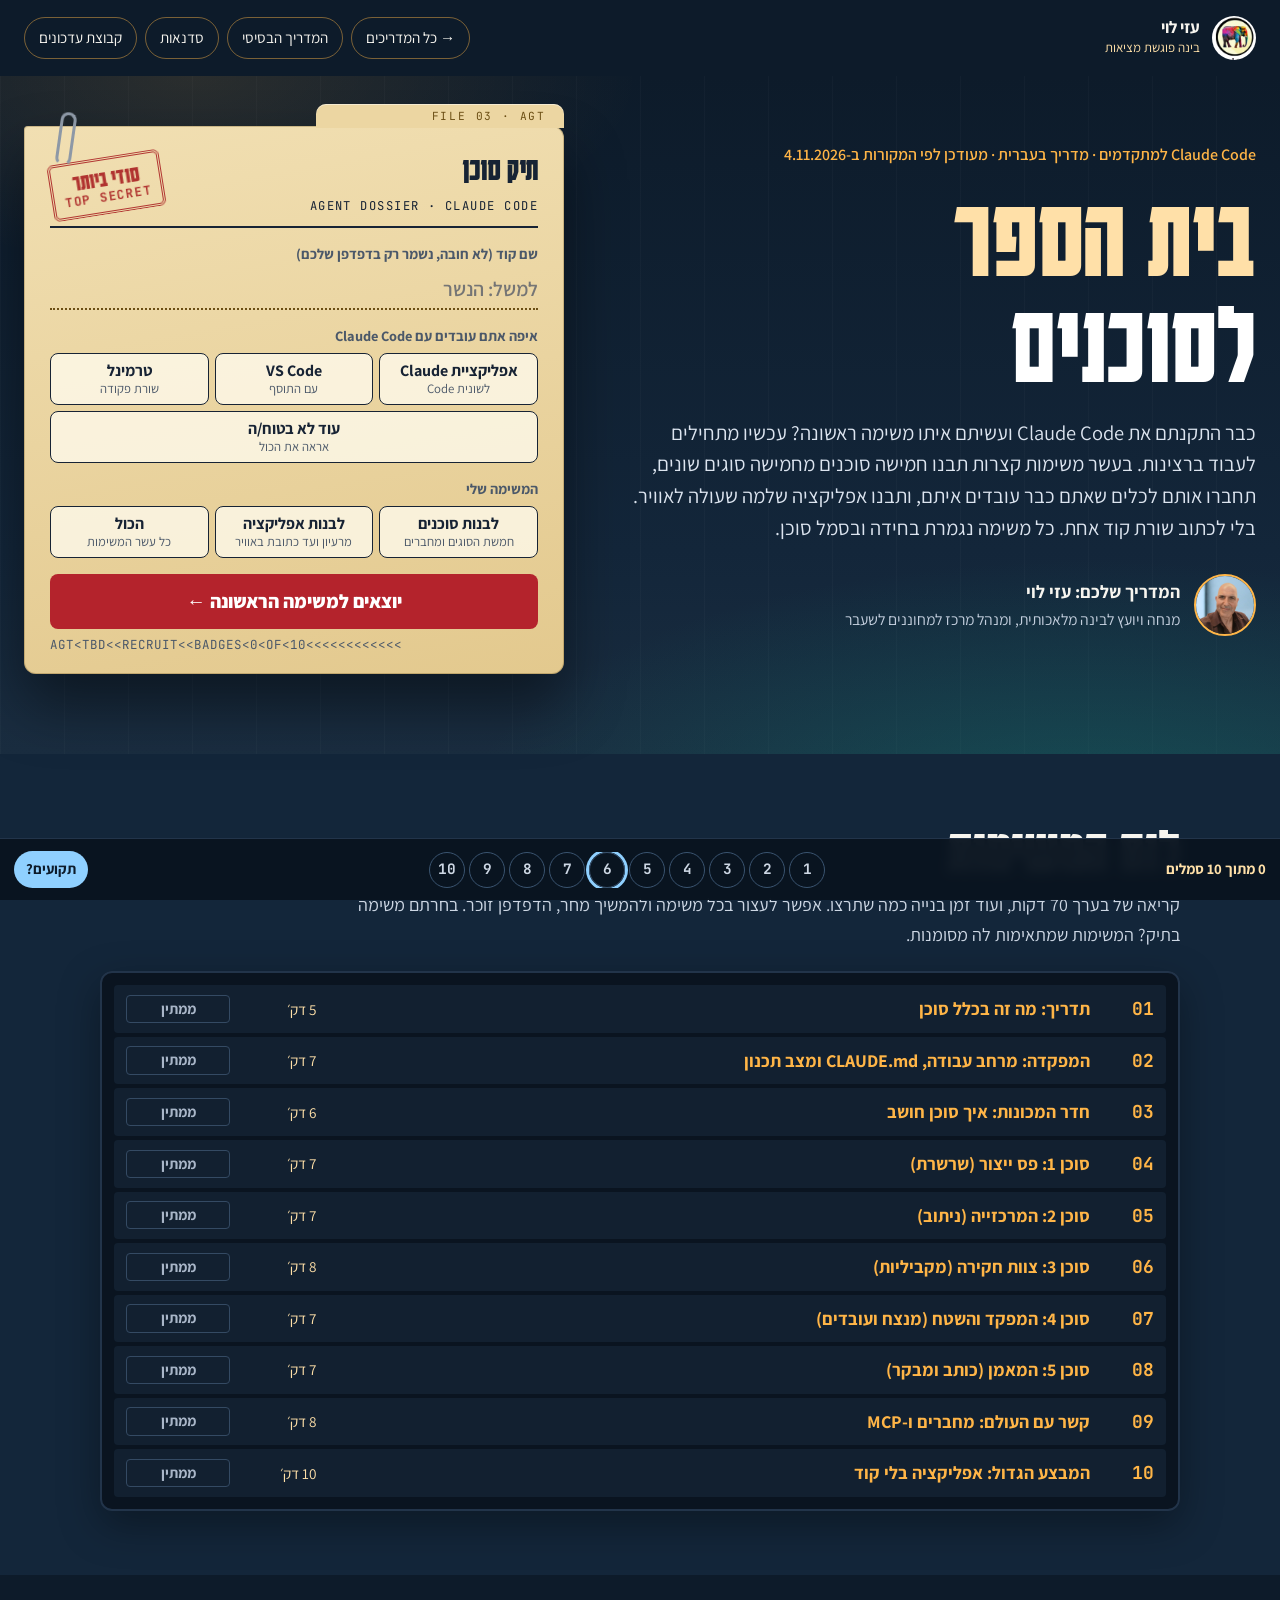
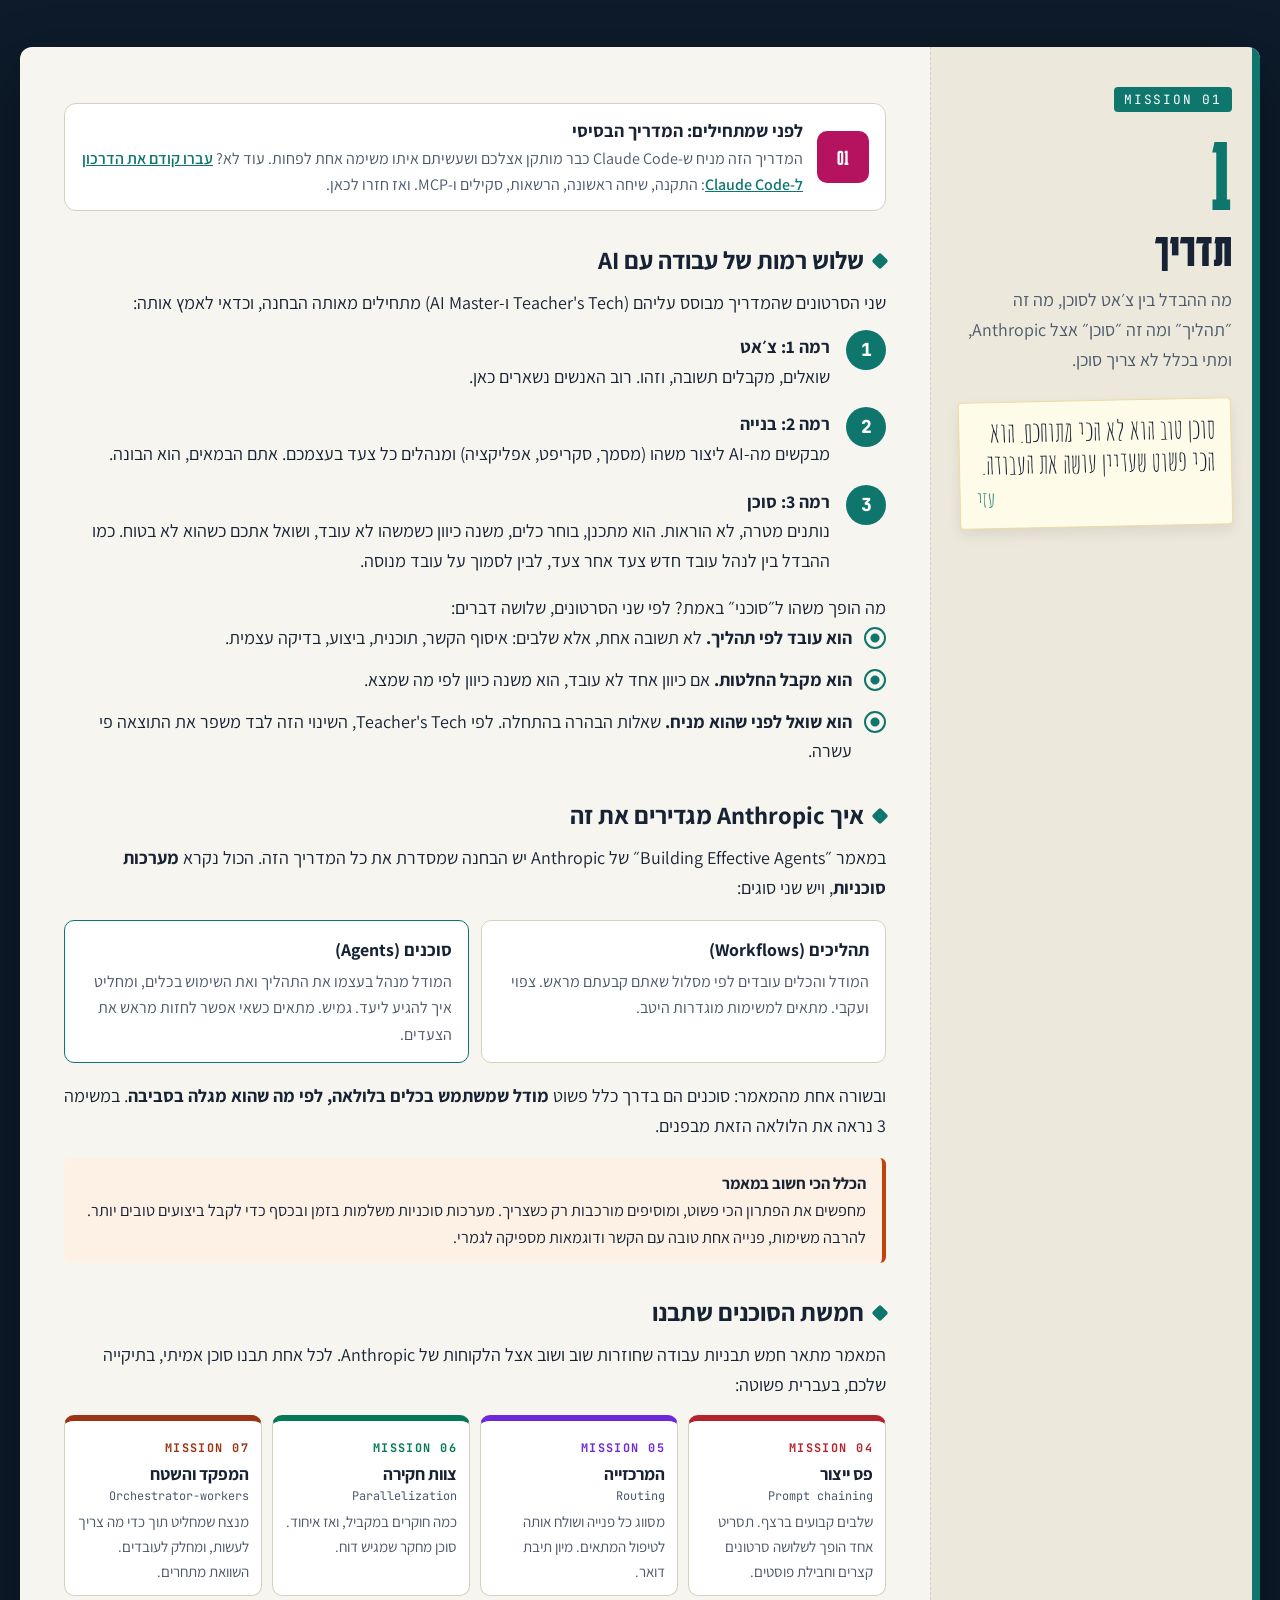
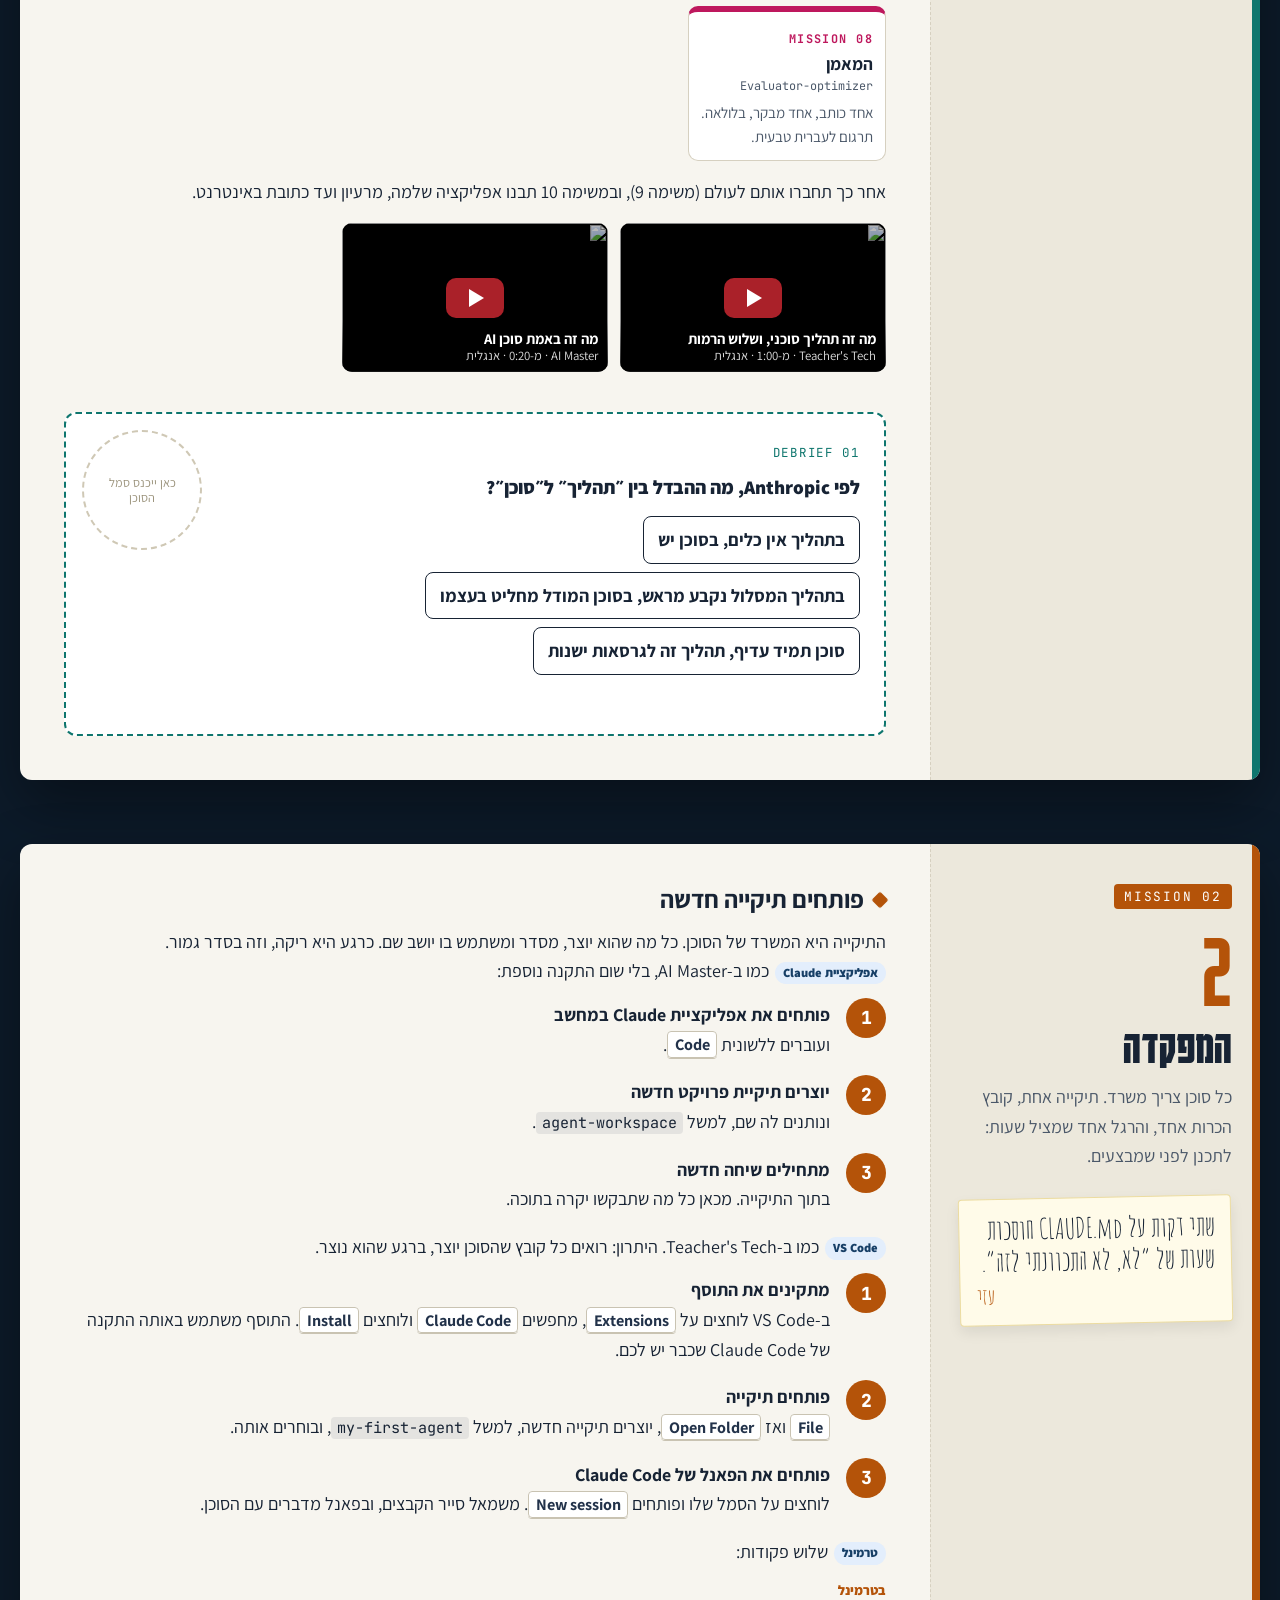
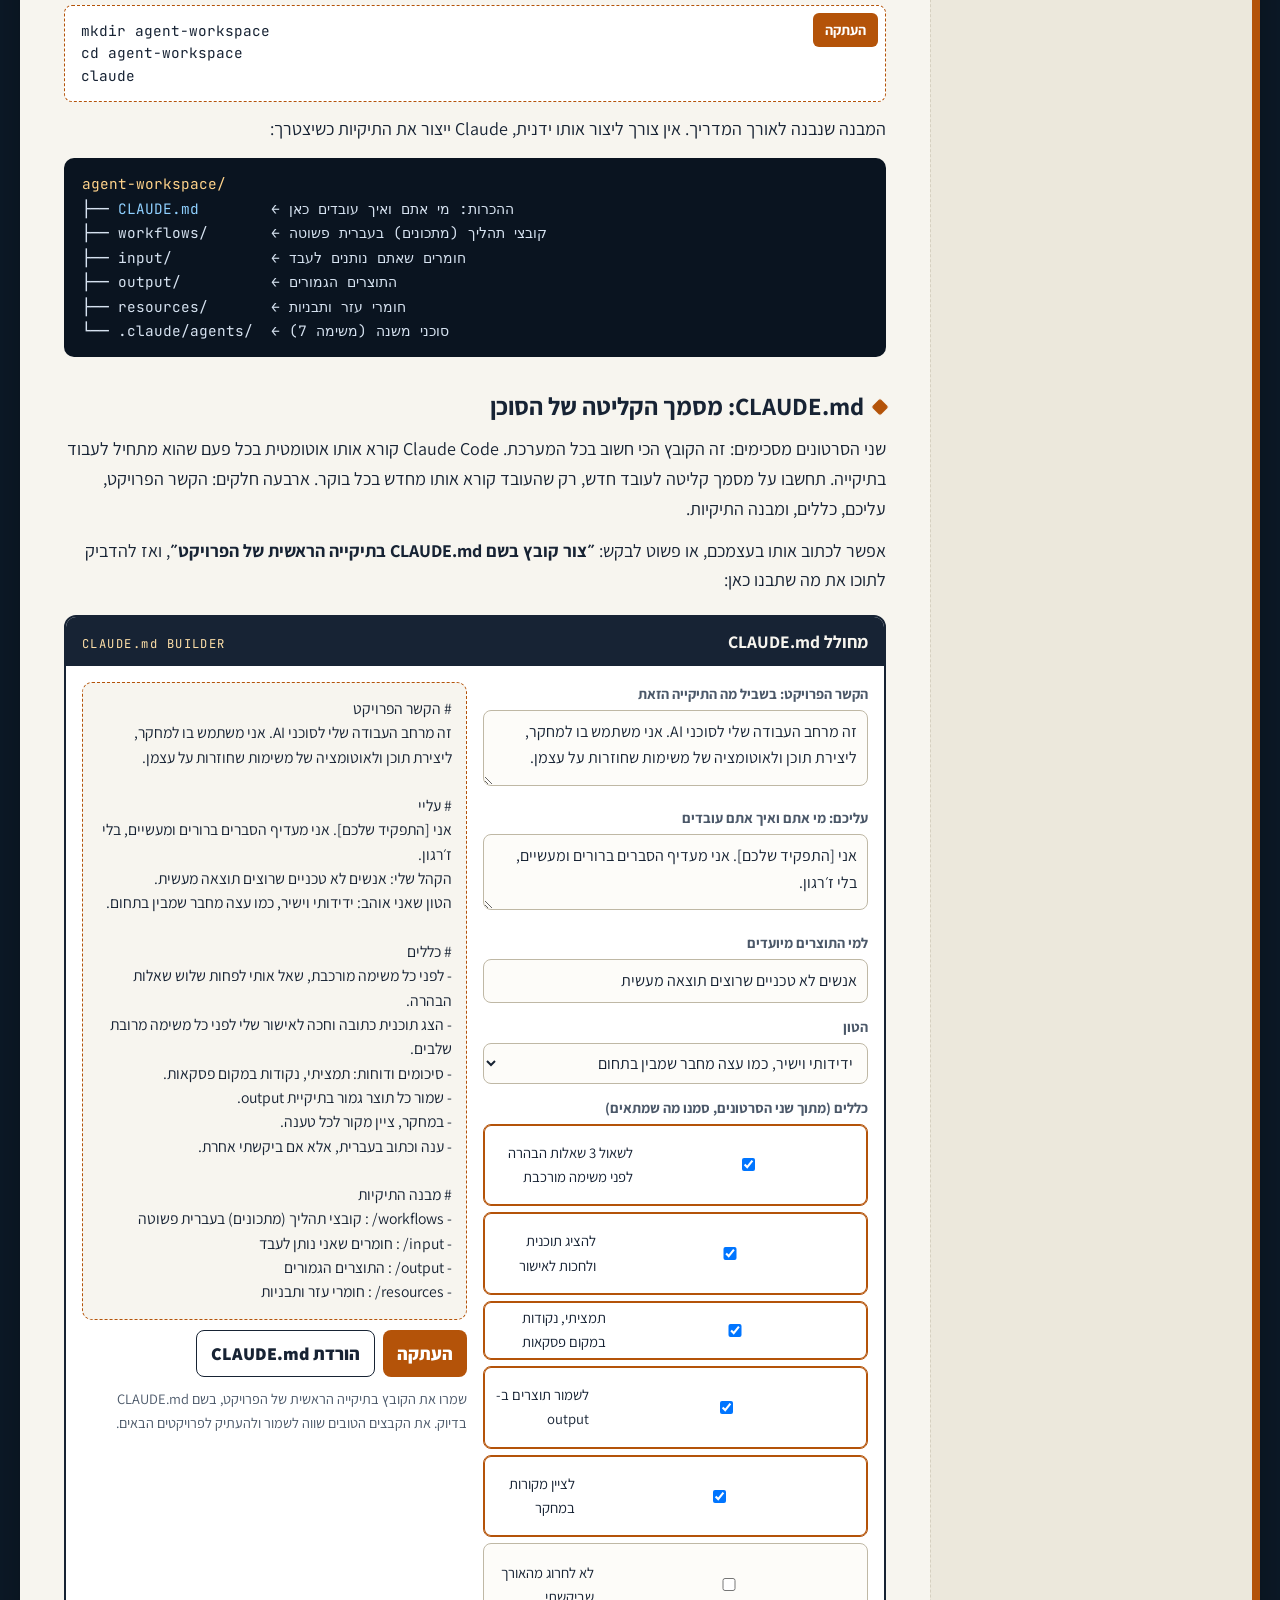
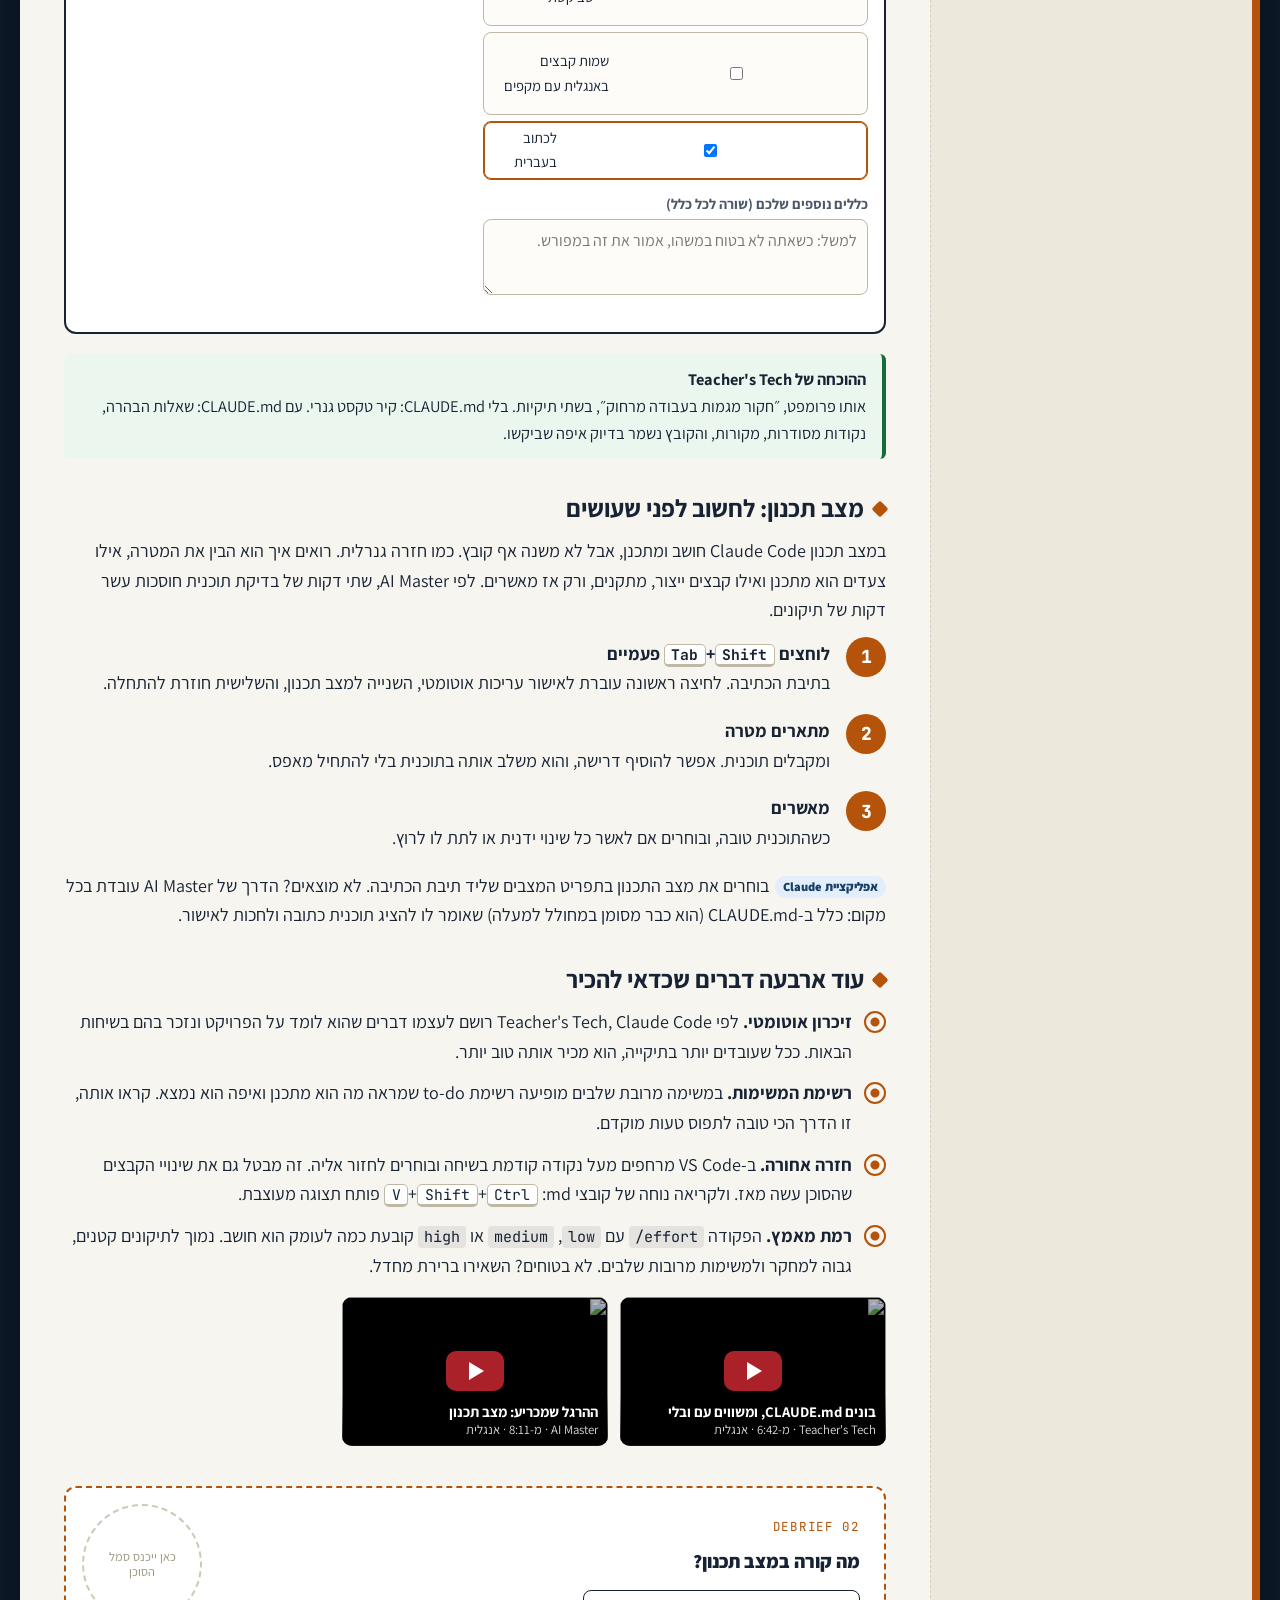
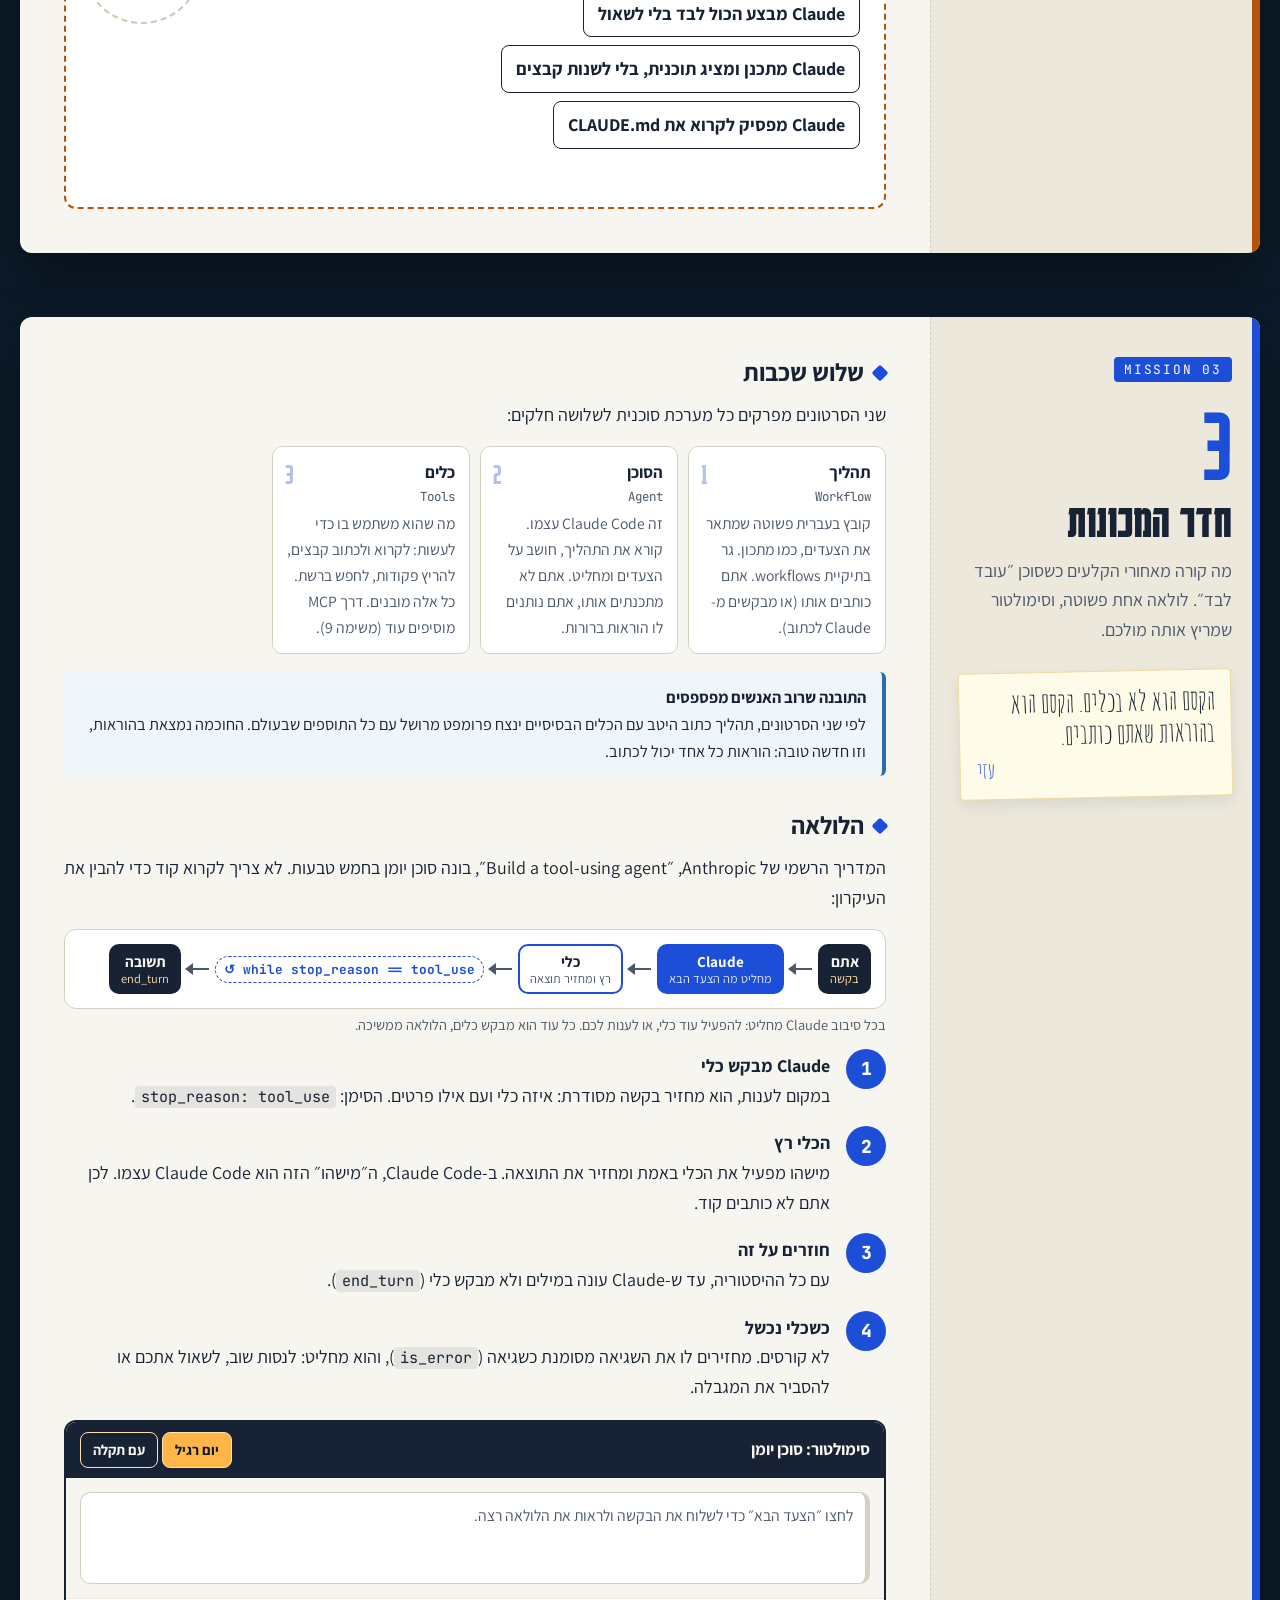
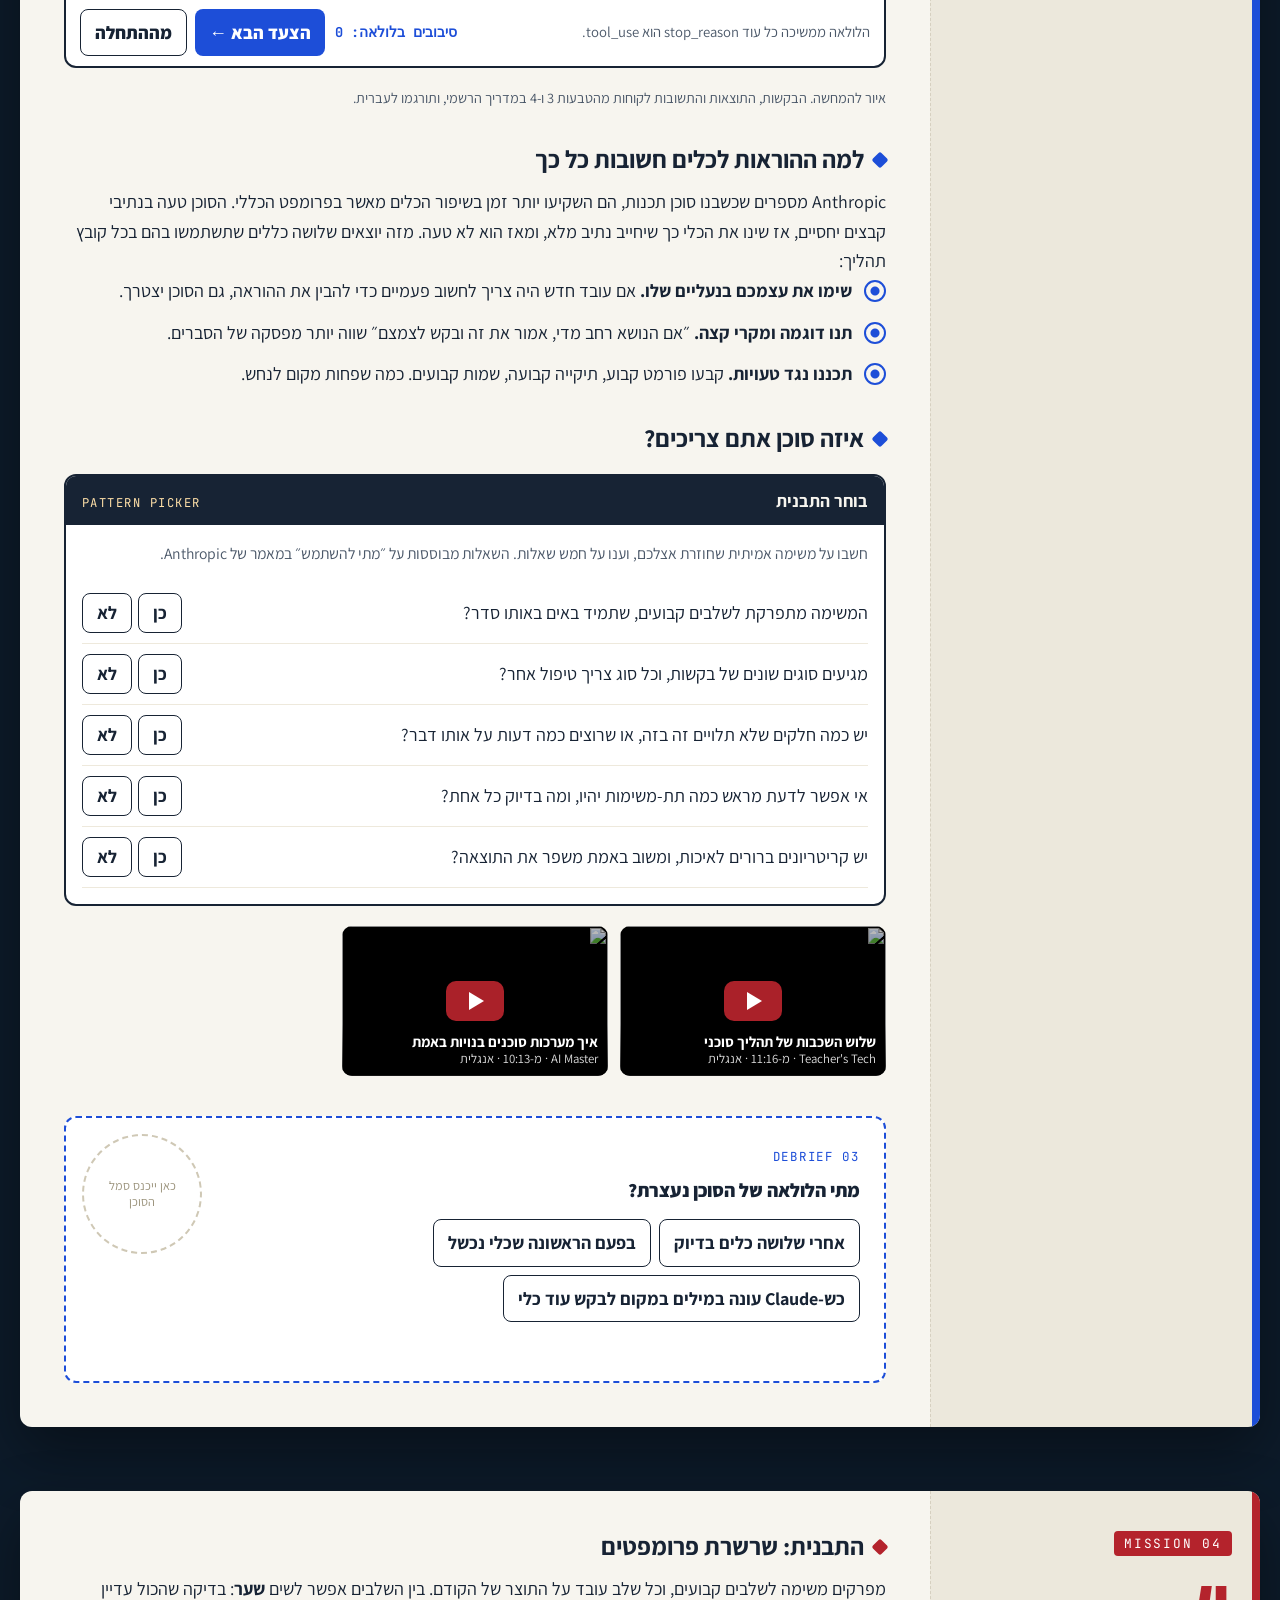
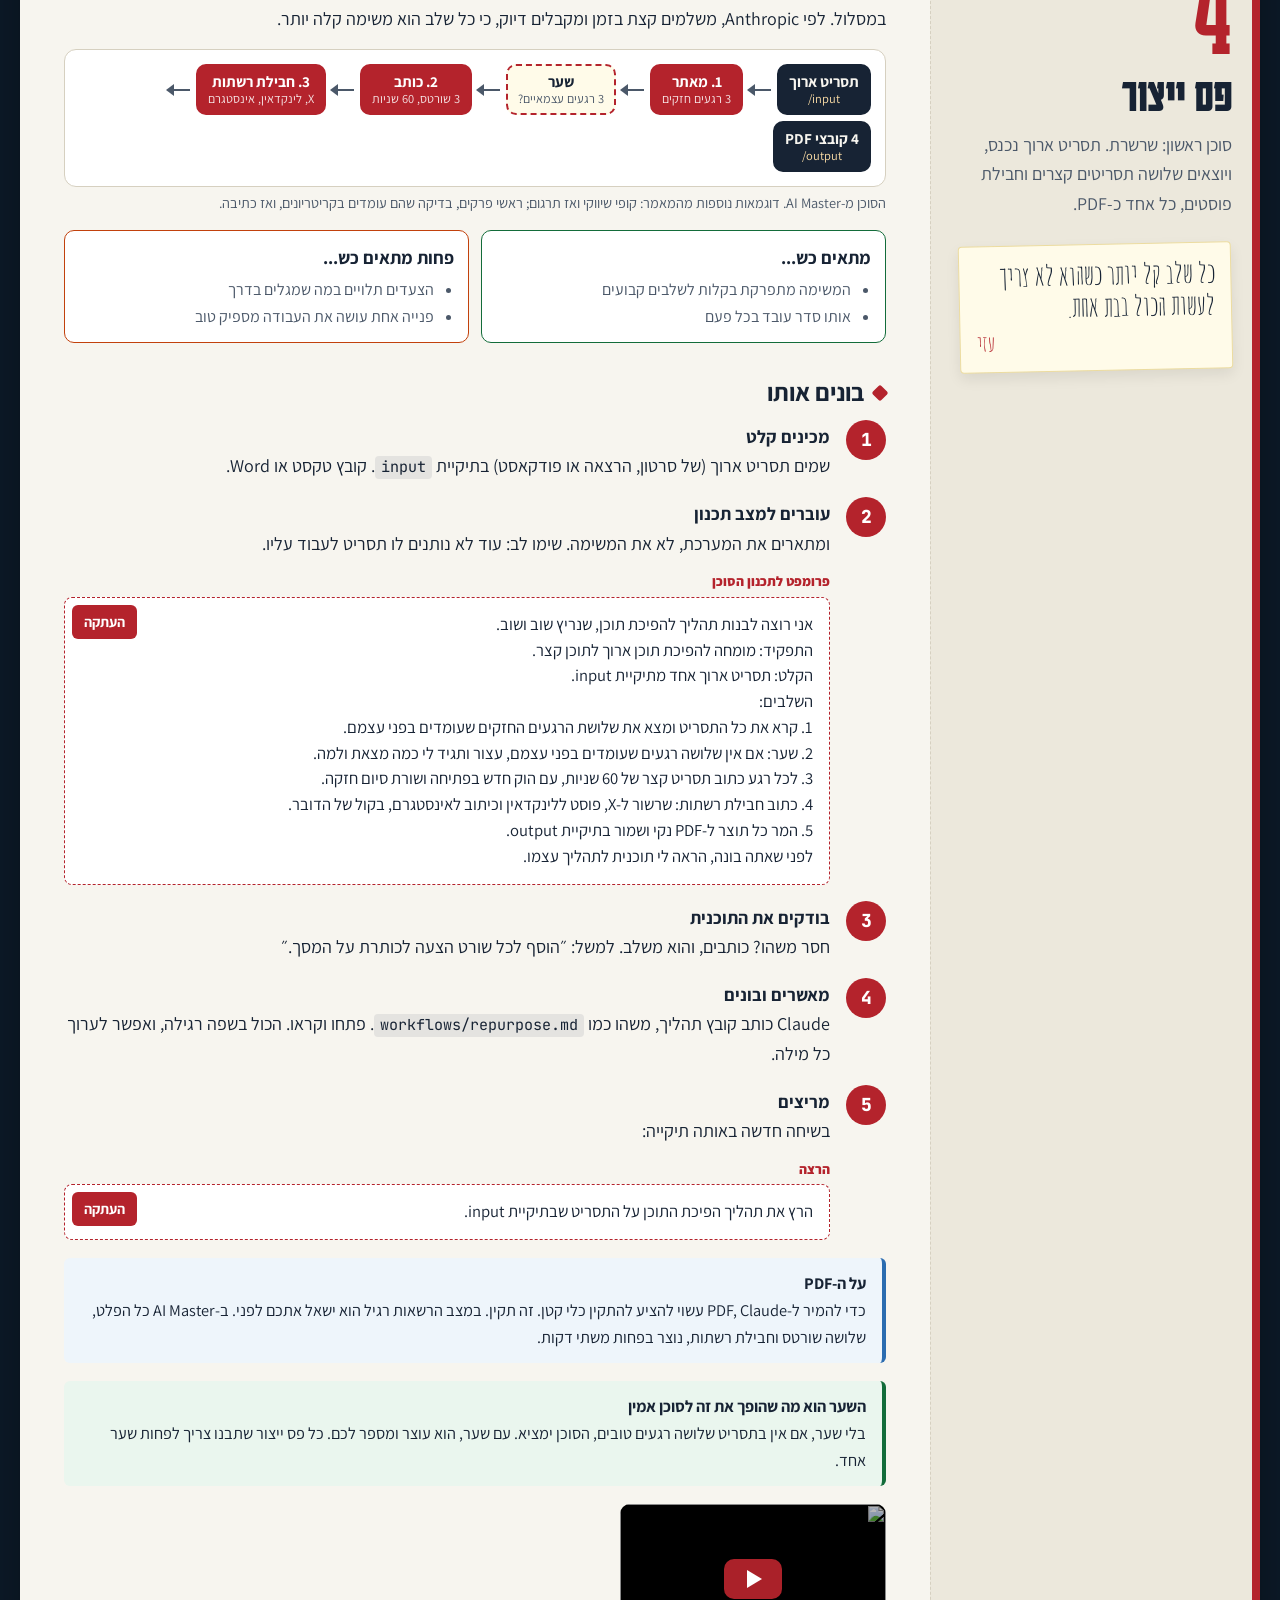
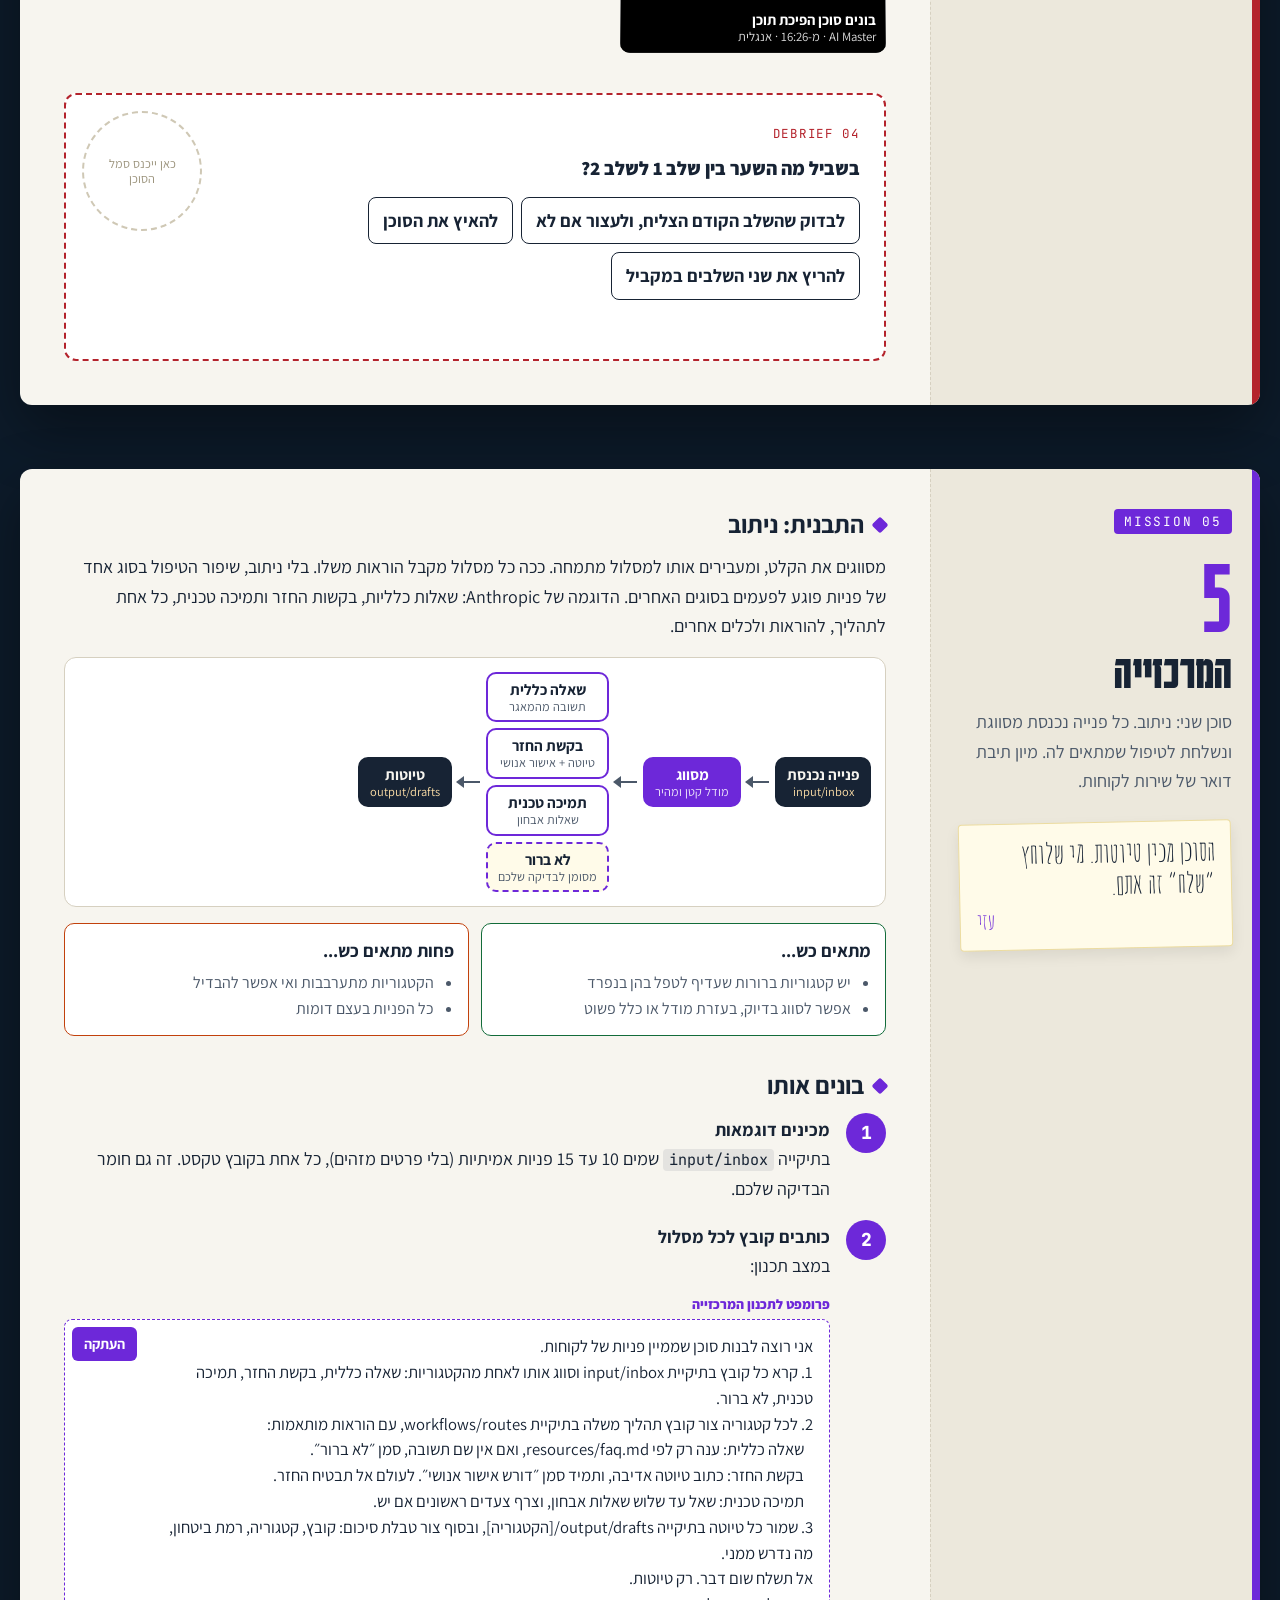
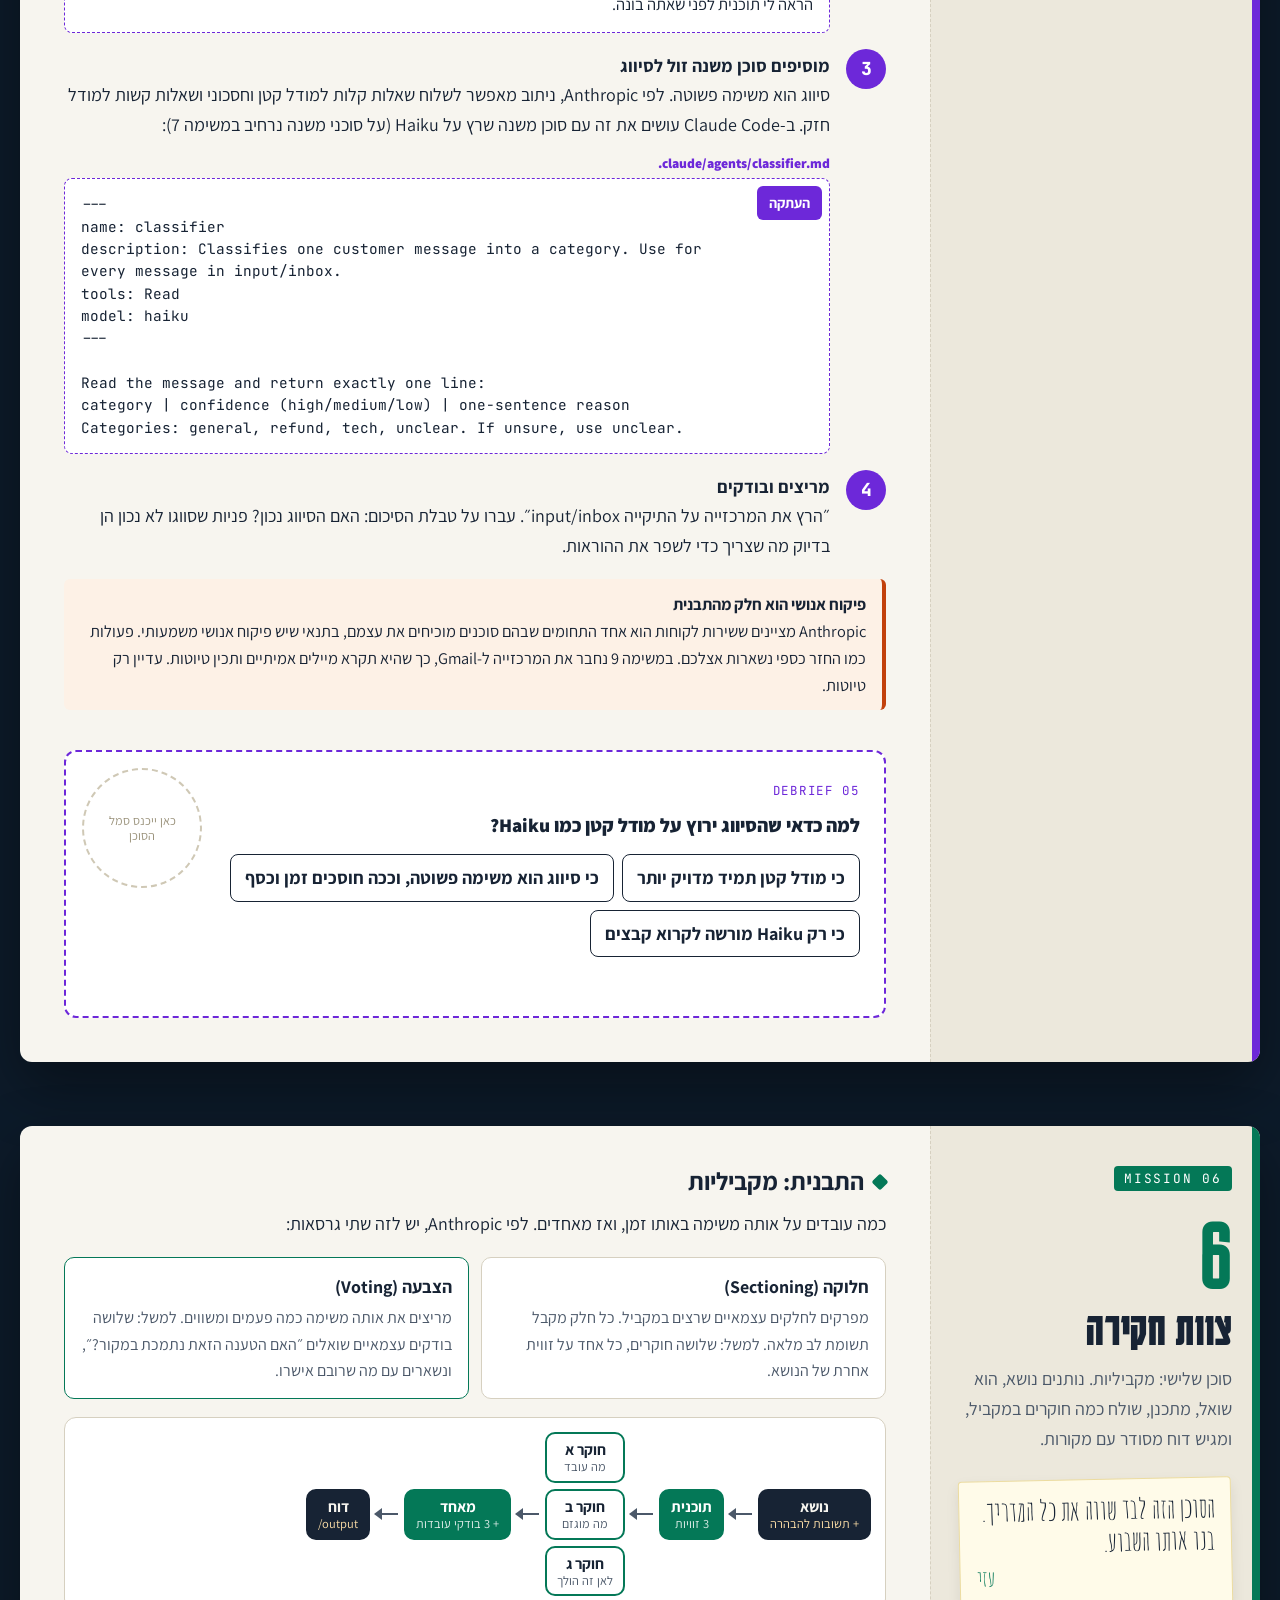
==== claude-agents/index.html @ 11565418 "Add advanced Claude Code tutorial: agent school (claude-agents) 10 missions covering the 5 agent wor" ====
<!DOCTYPE html>
<html lang="he" dir="rtl">
<head>
<meta charset="UTF-8">
<meta name="viewport" content="width=device-width, initial-scale=1">
<title>בית הספר לסוכנים: Claude Code למתקדמים | מדריך בעברית · עזי לוי</title>
<meta name="description" content="מדריך אינטראקטיבי בעברית ל-Claude Code למתקדמים: בונים חמישה סוכנים מחמישה סוגים (שרשרת, ניתוב, מקביליות, מנצח ועובדים, כותב ומבקר), מחברים אותם לכלים עם MCP ומחברים, ובונים אפליקציה שלמה, בלי לכתוב קוד. מאת עזי לוי.">
<link rel="canonical" href="https://ezylevy.github.io/tutorials/claude-agents/">
<meta property="og:type" content="article">
<meta property="og:locale" content="he_IL">
<meta property="og:title" content="בית הספר לסוכנים של Claude Code">
<meta property="og:description" content="עשר משימות קצרות: חמישה סוגי סוכנים, מחברים לעולם, ואפליקציה ראשונה. בלי לכתוב קוד. מאת עזי לוי.">
<meta property="og:url" content="https://ezylevy.github.io/tutorials/claude-agents/">
<meta name="theme-color" content="#0d1b2a">
<link rel="icon" href="assets/img/logo.png">
<link rel="preconnect" href="https://fonts.googleapis.com">
<link rel="preconnect" href="https://fonts.gstatic.com" crossorigin>
<link href="https://fonts.googleapis.com/css2?family=Amatic+SC:wght@700&family=Assistant:wght@400;600;700;800&family=JetBrains+Mono:wght@400;700&family=Karantina:wght@700&display=swap" rel="stylesheet">
<link rel="stylesheet" href="assets/css/site.css">
<script>document.documentElement.classList.add('js')</script>
<script type="application/ld+json">
{"@context":"https://schema.org","@type":"HowTo","name":"איך בונים סוכני AI ואפליקציה עם Claude Code בלי לכתוב קוד","inLanguage":"he","dateModified":"2026-11-04","author":{"@type":"Person","name":"עזי לוי","url":"https://www.ezylevy.com"},"step":[{"@type":"HowToStep","name":"מבינים מה זה סוכן ומתי צריך אותו"},{"@type":"HowToStep","name":"מכינים מרחב עבודה עם CLAUDE.md ומצב תכנון"},{"@type":"HowToStep","name":"בונים חמישה סוגי סוכנים: שרשרת, ניתוב, מקביליות, מנצח ועובדים, כותב ומבקר"},{"@type":"HowToStep","name":"מחברים את הסוכנים לכלים חיצוניים עם MCP ומחברים"},{"@type":"HowToStep","name":"בונים ומעלים לאוויר אפליקציה ראשונה"}]}
</script>
</head>
<body>
<a class="skip" href="#plan">דילוג לתוכן הראשי</a>

<header class="topbar">
  <a class="brand" href="https://www.ezylevy.com" target="_blank" rel="noopener">
    <img src="assets/img/logo.png" alt="" width="44" height="44">
    <span><b>עזי לוי</b><small>בינה פוגשת מציאות</small></span>
  </a>
  <nav aria-label="קישורים">
    <a href="../index.html">→ כל המדריכים</a>
    <a class="hide-sm" href="../claude-code/">המדריך הבסיסי</a>
    <a href="https://www.ezylevy.com/courses" target="_blank" rel="noopener">סדנאות</a>
    <a href="https://chat.whatsapp.com/LcW2GxWIN3u0VDr8LdsnDD" target="_blank" rel="noopener">קבוצת עדכונים</a>
  </nav>
</header>

<main>
<div class="hero-wrap">
<section class="hero" aria-labelledby="title">
  <div>
    <p class="kicker"><bdi dir="ltr">Claude Code</bdi> למתקדמים · מדריך בעברית · מעודכן לפי המקורות ב-4.11.2026</p>
    <h1 id="title">בית הספר <span>לסוכנים</span></h1>
    <p class="sub">כבר התקנתם את Claude Code ועשיתם איתו משימה ראשונה? עכשיו מתחילים לעבוד ברצינות. בעשר משימות קצרות תבנו חמישה סוכנים מחמישה סוגים שונים, תחברו אותם לכלים שאתם כבר עובדים איתם, ותבנו אפליקציה שלמה שעולה לאוויר. בלי לכתוב שורת קוד אחת. כל משימה נגמרת בחידה ובסמל סוכן.</p>
    <div class="byline">
      <img src="assets/img/ezi.jpg" alt="עזי לוי" width="62" height="62">
      <div><b>המדריך שלכם: עזי לוי</b><span>מנחה ויועץ לבינה מלאכותית, ומנהל מרכז למחוננים לשעבר</span></div>
    </div>
  </div>

  <form class="dossier" id="dossier" aria-label="תיק הסוכן שלכם" onsubmit="return false">
    <span class="tabname" dir="ltr" aria-hidden="true">FILE 03 · AGT</span>
    <div class="lb-head">
      <div><b>תיק סוכן</b><br><span dir="ltr">AGENT DOSSIER · CLAUDE CODE</span></div>
      <div class="stamp" aria-hidden="true"><b>סודי ביותר</b>TOP SECRET</div>
    </div>
    <div class="field">
      <label for="pName">שם קוד (לא חובה, נשמר רק בדפדפן שלכם)</label>
      <input type="text" id="pName" autocomplete="nickname" maxlength="28" placeholder="למשל: הנשר">
    </div>
    <fieldset class="field">
      <legend>איפה אתם עובדים עם Claude Code</legend>
      <div class="seg" role="group">
        <button type="button" data-set-route="desktop" aria-pressed="false">אפליקציית Claude<small>לשונית Code</small></button>
        <button type="button" data-set-route="vscode" aria-pressed="false">VS Code<small>עם התוסף</small></button>
        <button type="button" data-set-route="terminal" aria-pressed="false">טרמינל<small>שורת פקודה</small></button>
        <button type="button" data-set-route="unsure" aria-pressed="false">עוד לא בטוח/ה<small>אראה את הכול</small></button>
      </div>
    </fieldset>
    <fieldset class="field">
      <legend>המשימה שלי</legend>
      <div class="seg" role="group">
        <button type="button" data-set-goal="agents" aria-pressed="false">לבנות סוכנים<small>חמשת הסוגים ומחברים</small></button>
        <button type="button" data-set-goal="app" aria-pressed="false">לבנות אפליקציה<small>מרעיון ועד כתובת באוויר</small></button>
        <button type="button" data-set-goal="all" aria-pressed="false">הכול<small>כל עשר המשימות</small></button>
      </div>
    </fieldset>
    <a class="go" href="#st1">יוצאים למשימה הראשונה ←</a>
    <div class="lb-foot" id="lbFoot" aria-hidden="true">AGT&lt;TBD&lt;&lt;RECRUIT&lt;&lt;BADGES&lt;0&lt;OF&lt;10&lt;&lt;&lt;&lt;&lt;&lt;&lt;&lt;&lt;</div>
  </form>
</section>
</div>

<section class="plan-wrap" id="plan" aria-labelledby="plan-t">
  <div class="plan-inner">
    <h2 class="plan-title" id="plan-t">לוח המשימות</h2>
    <p class="plan-sub">קריאה של בערך 70 דקות, ועוד זמן בנייה כמה שתרצו. אפשר לעצור בכל משימה ולהמשיך מחר, הדפדפן זוכר. בחרתם משימה בתיק? המשימות שמתאימות לה מסומנות.</p>
    <ol class="plan" id="planList">
      <li data-st="1"><a href="#st1"><span class="no">01</span><span>תדריך: מה זה בכלל סוכן</span><span class="rec">מומלץ לכם</span><span class="time">5 דק׳</span><span class="status">ממתין</span></a></li>
      <li data-st="2"><a href="#st2"><span class="no">02</span><span>המפקדה: מרחב עבודה, CLAUDE.md ומצב תכנון</span><span class="rec">מומלץ לכם</span><span class="time">7 דק׳</span><span class="status">ממתין</span></a></li>
      <li data-st="3"><a href="#st3"><span class="no">03</span><span>חדר המכונות: איך סוכן חושב</span><span class="rec">מומלץ לכם</span><span class="time">6 דק׳</span><span class="status">ממתין</span></a></li>
      <li data-st="4"><a href="#st4"><span class="no">04</span><span>סוכן 1: פס ייצור (שרשרת)</span><span class="rec">מומלץ לכם</span><span class="time">7 דק׳</span><span class="status">ממתין</span></a></li>
      <li data-st="5"><a href="#st5"><span class="no">05</span><span>סוכן 2: המרכזייה (ניתוב)</span><span class="rec">מומלץ לכם</span><span class="time">7 דק׳</span><span class="status">ממתין</span></a></li>
      <li data-st="6"><a href="#st6"><span class="no">06</span><span>סוכן 3: צוות חקירה (מקביליות)</span><span class="rec">מומלץ לכם</span><span class="time">8 דק׳</span><span class="status">ממתין</span></a></li>
      <li data-st="7"><a href="#st7"><span class="no">07</span><span>סוכן 4: המפקד והשטח (מנצח ועובדים)</span><span class="rec">מומלץ לכם</span><span class="time">7 דק׳</span><span class="status">ממתין</span></a></li>
      <li data-st="8"><a href="#st8"><span class="no">08</span><span>סוכן 5: המאמן (כותב ומבקר)</span><span class="rec">מומלץ לכם</span><span class="time">7 דק׳</span><span class="status">ממתין</span></a></li>
      <li data-st="9"><a href="#st9"><span class="no">09</span><span>קשר עם העולם: מחברים ו-MCP</span><span class="rec">מומלץ לכם</span><span class="time">8 דק׳</span><span class="status">ממתין</span></a></li>
      <li data-st="10"><a href="#st10"><span class="no">10</span><span>המבצע הגדול: אפליקציה בלי קוד</span><span class="rec">מומלץ לכם</span><span class="time">10 דק׳</span><span class="status">ממתין</span></a></li>
    </ol>
  </div>
</section>

<div class="journey">

<!-- ========== משימה 1 ========== -->
<section class="spread" id="st1" style="--st:#0f766e" aria-labelledby="h1">
  <div class="leaf leaf-side"><div class="side-sticky">
    <span class="st-tag" dir="ltr">MISSION 01</span>
    <p class="st-num" aria-hidden="true">1</p>
    <h2 id="h1">תדריך</h2>
    <p class="lede">מה ההבדל בין צ׳אט לסוכן, מה זה ״תהליך״ ומה זה ״סוכן״ אצל Anthropic, ומתי בכלל לא צריך סוכן.</p>
    <aside class="note"><p>סוכן טוב הוא לא הכי מתוחכם. הוא הכי פשוט שעדיין עושה את העבודה.</p><cite>עזי</cite></aside>
  </div></div>
  <div class="leaf leaf-main">
    <div class="prereq">
      <span class="pp">01</span>
      <div><b>לפני שמתחילים: המדריך הבסיסי</b><p>המדריך הזה מניח ש-Claude Code כבר מותקן אצלכם ושעשיתם איתו משימה אחת לפחות. עוד לא? <a href="../claude-code/">עברו קודם את הדרכון ל-Claude Code</a>: התקנה, שיחה ראשונה, הרשאות, סקילים ו-MCP. ואז חזרו לכאן.</p></div>
    </div>

    <h3>שלוש רמות של עבודה עם AI</h3>
    <p>שני הסרטונים שהמדריך מבוסס עליהם (Teacher's Tech ו-AI Master) מתחילים מאותה הבחנה, וכדאי לאמץ אותה:</p>
    <ol class="steps">
      <li><b>רמה 1: צ׳אט</b> שואלים, מקבלים תשובה, וזהו. רוב האנשים נשארים כאן.</li>
      <li><b>רמה 2: בנייה</b> מבקשים מה-AI ליצור משהו (מסמך, סקריפט, אפליקציה) ומנהלים כל צעד בעצמכם. אתם הבמאים, הוא הבונה.</li>
      <li><b>רמה 3: סוכן</b> נותנים מטרה, לא הוראות. הוא מתכנן, בוחר כלים, משנה כיוון כשמשהו לא עובד, ושואל אתכם כשהוא לא בטוח. כמו ההבדל בין לנהל עובד חדש צעד אחר צעד, לבין לסמוך על עובד מנוסה.</li>
    </ol>
    <p>מה הופך משהו ל״סוכני״ באמת? לפי שני הסרטונים, שלושה דברים:</p>
    <ul class="checks">
      <li><b>הוא עובד לפי תהליך.</b> לא תשובה אחת, אלא שלבים: איסוף הקשר, תוכנית, ביצוע, בדיקה עצמית.</li>
      <li><b>הוא מקבל החלטות.</b> אם כיוון אחד לא עובד, הוא משנה כיוון לפי מה שמצא.</li>
      <li><b>הוא שואל לפני שהוא מניח.</b> שאלות הבהרה בהתחלה. לפי Teacher's Tech, השינוי הזה לבד משפר את התוצאה פי עשרה.</li>
    </ul>

    <h3>איך Anthropic מגדירים את זה</h3>
    <p>במאמר ״Building Effective Agents״ של Anthropic יש הבחנה שמסדרת את כל המדריך הזה. הכול נקרא <b>מערכות סוכניות</b>, ויש שני סוגים:</p>
    <div class="versus">
      <div><b>תהליכים (Workflows)</b><p>המודל והכלים עובדים לפי מסלול שאתם קבעתם מראש. צפוי ועקבי. מתאים למשימות מוגדרות היטב.</p></div>
      <div><b>סוכנים (Agents)</b><p>המודל מנהל בעצמו את התהליך ואת השימוש בכלים, ומחליט איך להגיע ליעד. גמיש. מתאים כשאי אפשר לחזות מראש את הצעדים.</p></div>
    </div>
    <p>ובשורה אחת מהמאמר: סוכנים הם בדרך כלל פשוט <b>מודל שמשתמש בכלים בלולאה, לפי מה שהוא מגלה בסביבה</b>. במשימה 3 נראה את הלולאה הזאת מבפנים.</p>
    <div class="tip warn"><b>הכלל הכי חשוב במאמר</b>מחפשים את הפתרון הכי פשוט, ומוסיפים מורכבות רק כשצריך. מערכות סוכניות משלמות בזמן ובכסף כדי לקבל ביצועים טובים יותר. להרבה משימות, פנייה אחת טובה עם הקשר ודוגמאות מספיקה לגמרי.</div>

    <h3>חמשת הסוכנים שתבנו</h3>
    <p>המאמר מתאר חמש תבניות עבודה שחוזרות שוב ושוב אצל הלקוחות של Anthropic. לכל אחת תבנו סוכן אמיתי, בתיקייה שלכם, בעברית פשוטה:</p>
    <div class="agent-map">
      <a href="#st4" style="--c:#b4232c"><span class="n" dir="ltr">MISSION 04</span><b>פס ייצור</b><span class="en">Prompt chaining</span><p>שלבים קבועים ברצף. תסריט אחד הופך לשלושה סרטונים קצרים וחבילת פוסטים.</p></a>
      <a href="#st5" style="--c:#6d28d9"><span class="n" dir="ltr">MISSION 05</span><b>המרכזייה</b><span class="en">Routing</span><p>מסווג כל פנייה ושולח אותה לטיפול המתאים. מיון תיבת דואר.</p></a>
      <a href="#st6" style="--c:#047857"><span class="n" dir="ltr">MISSION 06</span><b>צוות חקירה</b><span class="en">Parallelization</span><p>כמה חוקרים במקביל, ואז איחוד. סוכן מחקר שמגיש דוח.</p></a>
      <a href="#st7" style="--c:#9a3412"><span class="n" dir="ltr">MISSION 07</span><b>המפקד והשטח</b><span class="en">Orchestrator-workers</span><p>מנצח שמחליט תוך כדי מה צריך לעשות, ומחלק לעובדים. השוואת מתחרים.</p></a>
      <a href="#st8" style="--c:#be185d"><span class="n" dir="ltr">MISSION 08</span><b>המאמן</b><span class="en">Evaluator-optimizer</span><p>אחד כותב, אחד מבקר, בלולאה. תרגום לעברית טבעית.</p></a>
    </div>
    <p>אחר כך תחברו אותם לעולם (משימה 9), ובמשימה 10 תבנו אפליקציה שלמה, מרעיון ועד כתובת באינטרנט.</p>

    <div class="clips">
      <div class="yt" data-id="gHB4JFG9i3k" data-t="60"><button type="button"><img src="https://i.ytimg.com/vi/gHB4JFG9i3k/hqdefault.jpg" alt="" loading="lazy"><span class="play"></span><span class="cap">מה זה תהליך סוכני, ושלוש הרמות<small>Teacher's Tech · מ-1:00 · אנגלית</small></span></button></div>
      <div class="yt" data-id="bcM9dP_uXJU" data-t="20"><button type="button"><img src="https://i.ytimg.com/vi/bcM9dP_uXJU/hqdefault.jpg" alt="" loading="lazy"><span class="play"></span><span class="cap">מה זה באמת סוכן AI<small>AI Master · מ-0:20 · אנגלית</small></span></button></div>
    </div>

    <div class="quiz" data-st="1">
      <div class="slot" data-slot="1">כאן ייכנס סמל הסוכן</div>
      <span class="quiz-tag" dir="ltr">DEBRIEF 01</span>
      <p class="q">לפי Anthropic, מה ההבדל בין ״תהליך״ ל״סוכן״?</p>
      <div class="opts">
        <button type="button" data-why="שניהם יכולים להשתמש בכלים. ההבדל הוא מי מחליט על המסלול. נסו שוב.">בתהליך אין כלים, בסוכן יש</button>
        <button type="button" data-ok data-why="נכון. בתהליך אתם קבעתם את המסלול מראש. בסוכן, המודל מחליט בעצמו איך להגיע ליעד.">בתהליך המסלול נקבע מראש, בסוכן המודל מחליט בעצמו</button>
        <button type="button" data-why="להפך, המאמר ממליץ להתחיל מהפשוט. סוכן הוא לא תמיד הבחירה הנכונה. נסו שוב.">סוכן תמיד עדיף, תהליך זה לגרסאות ישנות</button>
      </div>
      <p class="fb" role="status"></p>
    </div>
  </div>
</section>

<!-- ========== משימה 2 ========== -->
<section class="spread" id="st2" style="--st:#b45309" aria-labelledby="h2">
  <div class="leaf leaf-side"><div class="side-sticky">
    <span class="st-tag" dir="ltr">MISSION 02</span>
    <p class="st-num" aria-hidden="true">2</p>
    <h2 id="h2">המפקדה</h2>
    <p class="lede">כל סוכן צריך משרד. תיקייה אחת, קובץ הכרות אחד, והרגל אחד שמציל שעות: לתכנן לפני שמבצעים.</p>
    <aside class="note"><p>שתי דקות על CLAUDE.md חוסכות שעות של ״לא, לא התכוונתי לזה״.</p><cite>עזי</cite></aside>
  </div></div>
  <div class="leaf leaf-main">
    <h3 style="margin-top:0">פותחים תיקייה חדשה</h3>
    <p>התיקייה היא המשרד של הסוכן. כל מה שהוא יוצר, מסדר ומשתמש בו יושב שם. כרגע היא ריקה, וזה בסדר גמור.</p>

    <div data-ws="desktop">
      <p><span class="ws-flag">אפליקציית Claude</span>כמו ב-AI Master, בלי שום התקנה נוספת:</p>
      <ol class="steps">
        <li><b>פותחים את אפליקציית Claude במחשב</b> ועוברים ללשונית <span class="ui">Code</span>.</li>
        <li><b>יוצרים תיקיית פרויקט חדשה</b> ונותנים לה שם, למשל <code>agent-workspace</code>.</li>
        <li><b>מתחילים שיחה חדשה</b> בתוך התיקייה. מכאן כל מה שתבקשו יקרה בתוכה.</li>
      </ol>
    </div>
    <div data-ws="vscode">
      <p><span class="ws-flag">VS Code</span>כמו ב-Teacher's Tech. היתרון: רואים כל קובץ שהסוכן יוצר, ברגע שהוא נוצר.</p>
      <ol class="steps">
        <li><b>מתקינים את התוסף</b> ב-VS Code לוחצים על <span class="ui">Extensions</span>, מחפשים <span class="ui">Claude Code</span> ולוחצים <span class="ui">Install</span>. התוסף משתמש באותה התקנה של Claude Code שכבר יש לכם.</li>
        <li><b>פותחים תיקייה</b> <span class="ui">File</span> ואז <span class="ui">Open Folder</span>, יוצרים תיקייה חדשה, למשל <code>my-first-agent</code>, ובוחרים אותה.</li>
        <li><b>פותחים את הפאנל של Claude Code</b> לוחצים על הסמל שלו ופותחים <span class="ui">New session</span>. משמאל סייר הקבצים, ובפאנל מדברים עם הסוכן.</li>
      </ol>
    </div>
    <div data-ws="terminal">
      <p><span class="ws-flag">טרמינל</span>שלוש פקודות:</p>
      <div class="copy"><span class="lbl">בטרמינל</span><pre class="ltr">mkdir agent-workspace
cd agent-workspace
claude</pre></div>
    </div>

    <p>המבנה שנבנה לאורך המדריך. אין צורך ליצור אותו ידנית, Claude ייצור את התיקיות כשיצטרך:</p>
<pre class="tree"><span class="h">agent-workspace/</span>
├── <span class="c">CLAUDE.md</span>        ← ההכרות: מי אתם ואיך עובדים כאן
├── workflows/       ← קובצי תהליך (מתכונים) בעברית פשוטה
├── input/           ← חומרים שאתם נותנים לעבד
├── output/          ← התוצרים הגמורים
├── resources/       ← חומרי עזר ותבניות
└── .claude/agents/  ← סוכני משנה (משימה 7)</pre>

    <h3>CLAUDE.md: מסמך הקליטה של הסוכן</h3>
    <p>שני הסרטונים מסכימים: זה הקובץ הכי חשוב בכל המערכת. Claude Code קורא אותו אוטומטית בכל פעם שהוא מתחיל לעבוד בתיקייה. תחשבו על מסמך קליטה לעובד חדש, רק שהעובד קורא אותו מחדש בכל בוקר. ארבעה חלקים: הקשר הפרויקט, עליכם, כללים, ומבנה התיקיות.</p>
    <p>אפשר לכתוב אותו בעצמכם, או פשוט לבקש: <b>״צור קובץ בשם CLAUDE.md בתיקייה הראשית של הפרויקט״</b>, ואז להדביק לתוכו את מה שתבנו כאן:</p>

    <div class="tool" id="mdTool">
      <div class="tool-head"><b>מחולל CLAUDE.md</b><span dir="ltr">CLAUDE.md BUILDER</span></div>
      <div class="tool-body">
        <div>
          <label class="f"><span>הקשר הפרויקט: בשביל מה התיקייה הזאת</span><textarea id="mdProject">זה מרחב העבודה שלי לסוכני AI. אני משתמש בו למחקר, ליצירת תוכן ולאוטומציה של משימות שחוזרות על עצמן.</textarea></label>
          <label class="f"><span>עליכם: מי אתם ואיך אתם עובדים</span><textarea id="mdMe">אני [התפקיד שלכם]. אני מעדיף הסברים ברורים ומעשיים, בלי ז׳רגון.</textarea></label>
          <label class="f"><span>למי התוצרים מיועדים</span><input type="text" id="mdAudience" value="אנשים לא טכניים שרוצים תוצאה מעשית"></label>
          <label class="f"><span>הטון</span><select id="mdTone"><option>ידידותי וישיר, כמו עצה מחבר שמבין בתחום</option><option>מקצועי ותמציתי</option><option>חם ומעודד</option></select></label>
          <div class="f"><span>כללים (מתוך שני הסרטונים, סמנו מה שמתאים)</span>
            <div class="ticks" id="mdRules" style="flex-direction:column;align-items:stretch">
              <label><input type="checkbox" checked value="לפני כל משימה מורכבת, שאל אותי לפחות שלוש שאלות הבהרה.">לשאול 3 שאלות הבהרה לפני משימה מורכבת</label>
              <label><input type="checkbox" checked value="הצג תוכנית כתובה וחכה לאישור שלי לפני כל משימה מרובת שלבים.">להציג תוכנית ולחכות לאישור</label>
              <label><input type="checkbox" checked value="סיכומים ודוחות: תמציתי, נקודות במקום פסקאות.">תמציתי, נקודות במקום פסקאות</label>
              <label><input type="checkbox" checked value="שמור כל תוצר גמור בתיקיית output.">לשמור תוצרים ב-output</label>
              <label><input type="checkbox" checked value="במחקר, ציין מקור לכל טענה.">לציין מקורות במחקר</label>
              <label><input type="checkbox" value="אל תחרוג מהאורך שביקשתי. בלי מילוי.">לא לחרוג מהאורך שביקשתי</label>
              <label><input type="checkbox" value="שמות קבצים: אותיות קטנות באנגלית ומקפים, בלי רווחים.">שמות קבצים באנגלית עם מקפים</label>
              <label><input type="checkbox" checked value="ענה וכתוב בעברית, אלא אם ביקשתי אחרת.">לכתוב בעברית</label>
            </div>
          </div>
          <label class="f"><span>כללים נוספים שלכם (שורה לכל כלל)</span><textarea id="mdExtra" placeholder="למשל: כשאתה לא בטוח במשהו, אמור את זה במפורש."></textarea></label>
        </div>
        <div>
          <div class="out" id="mdOut" aria-live="polite"></div>
          <div class="row-btns"><button type="button" class="btn-s" id="mdCopy">העתקה</button><button type="button" class="btn-s alt" id="mdDown">הורדת CLAUDE.md</button></div>
          <p style="font-size:.9rem;color:var(--ink-soft);margin-top:10px">שמרו את הקובץ בתיקייה הראשית של הפרויקט, בשם CLAUDE.md בדיוק. את הקבצים הטובים שווה לשמור ולהעתיק לפרויקטים הבאים.</p>
        </div>
      </div>
    </div>
    <div class="tip good"><b>ההוכחה של Teacher's Tech</b>אותו פרומפט, ״חקור מגמות בעבודה מרחוק״, בשתי תיקיות. בלי CLAUDE.md: קיר טקסט גנרי. עם CLAUDE.md: שאלות הבהרה, נקודות מסודרות, מקורות, והקובץ נשמר בדיוק איפה שביקשו.</div>

    <h3>מצב תכנון: לחשוב לפני שעושים</h3>
    <p>במצב תכנון Claude Code חושב ומתכנן, אבל לא משנה אף קובץ. כמו חזרה גנרלית. רואים איך הוא הבין את המטרה, אילו צעדים הוא מתכנן ואילו קבצים ייצור, מתקנים, ורק אז מאשרים. לפי AI Master, שתי דקות של בדיקת תוכנית חוסכות עשר דקות של תיקונים.</p>
    <div data-ws="vscode terminal">
      <ol class="steps">
        <li><b>לוחצים <kbd>Shift</kbd>+<kbd>Tab</kbd> פעמיים</b> בתיבת הכתיבה. לחיצה ראשונה עוברת לאישור עריכות אוטומטי, השנייה למצב תכנון, והשלישית חוזרת להתחלה.</li>
        <li><b>מתארים מטרה</b> ומקבלים תוכנית. אפשר להוסיף דרישה, והוא משלב אותה בתוכנית בלי להתחיל מאפס.</li>
        <li><b>מאשרים</b> כשהתוכנית טובה, ובוחרים אם לאשר כל שינוי ידנית או לתת לו לרוץ.</li>
      </ol>
    </div>
    <div data-ws="desktop">
      <p><span class="ws-flag">אפליקציית Claude</span>בוחרים את מצב התכנון בתפריט המצבים שליד תיבת הכתיבה. לא מוצאים? הדרך של AI Master עובדת בכל מקום: כלל ב-CLAUDE.md (הוא כבר מסומן במחולל למעלה) שאומר לו להציג תוכנית כתובה ולחכות לאישור.</p>
    </div>

    <h3>עוד ארבעה דברים שכדאי להכיר</h3>
    <ul class="checks">
      <li><b>זיכרון אוטומטי.</b> לפי Teacher's Tech, Claude Code רושם לעצמו דברים שהוא לומד על הפרויקט ונזכר בהם בשיחות הבאות. ככל שעובדים יותר בתיקייה, הוא מכיר אותה טוב יותר.</li>
      <li><b>רשימת המשימות.</b> במשימה מרובת שלבים מופיעה רשימת to-do שמראה מה הוא מתכנן ואיפה הוא נמצא. קראו אותה, זו הדרך הכי טובה לתפוס טעות מוקדם.</li>
      <li data-ws="vscode"><b>חזרה אחורה.</b> ב-VS Code מרחפים מעל נקודה קודמת בשיחה ובוחרים לחזור אליה. זה מבטל גם את שינויי הקבצים שהסוכן עשה מאז. ולקריאה נוחה של קובצי md: <kbd>Ctrl</kbd>+<kbd>Shift</kbd>+<kbd>V</kbd> פותח תצוגה מעוצבת.</li>
      <li><b>רמת מאמץ.</b> הפקודה <code>/effort</code> עם <code>low</code>, <code>medium</code> או <code>high</code> קובעת כמה לעומק הוא חושב. נמוך לתיקונים קטנים, גבוה למחקר ולמשימות מרובות שלבים. לא בטוחים? השאירו ברירת מחדל.</li>
    </ul>

    <div class="clips">
      <div class="yt" data-id="gHB4JFG9i3k" data-t="402"><button type="button"><img src="https://i.ytimg.com/vi/gHB4JFG9i3k/hqdefault.jpg" alt="" loading="lazy"><span class="play"></span><span class="cap">בונים CLAUDE.md, ומשווים עם ובלי<small>Teacher's Tech · מ-6:42 · אנגלית</small></span></button></div>
      <div class="yt" data-id="bcM9dP_uXJU" data-t="491"><button type="button"><img src="https://i.ytimg.com/vi/bcM9dP_uXJU/hqdefault.jpg" alt="" loading="lazy"><span class="play"></span><span class="cap">ההרגל שמכריע: מצב תכנון<small>AI Master · מ-8:11 · אנגלית</small></span></button></div>
    </div>

    <div class="quiz" data-st="2">
      <div class="slot" data-slot="2">כאן ייכנס סמל הסוכן</div>
      <span class="quiz-tag" dir="ltr">DEBRIEF 02</span>
      <p class="q">מה קורה במצב תכנון?</p>
      <div class="opts">
        <button type="button" data-why="להפך, זה המצב הכי זהיר. אף קובץ לא משתנה. נסו שוב.">Claude מבצע הכול לבד בלי לשאול</button>
        <button type="button" data-ok data-why="נכון. הוא חושב ומציג תוכנית, ולא משנה אף קובץ עד שאתם מאשרים.">Claude מתכנן ומציג תוכנית, בלי לשנות קבצים</button>
        <button type="button" data-why="CLAUDE.md נקרא בכל מצב, תמיד. נסו שוב.">Claude מפסיק לקרוא את CLAUDE.md</button>
      </div>
      <p class="fb" role="status"></p>
    </div>
  </div>
</section>

<!-- ========== משימה 3 ========== -->
<section class="spread" id="st3" style="--st:#1d4ed8" aria-labelledby="h3">
  <div class="leaf leaf-side"><div class="side-sticky">
    <span class="st-tag" dir="ltr">MISSION 03</span>
    <p class="st-num" aria-hidden="true">3</p>
    <h2 id="h3">חדר המכונות</h2>
    <p class="lede">מה קורה מאחורי הקלעים כשסוכן ״עובד לבד״. לולאה אחת פשוטה, וסימולטור שמריץ אותה מולכם.</p>
    <aside class="note"><p>הקסם הוא לא בכלים. הקסם הוא בהוראות שאתם כותבים.</p><cite>עזי</cite></aside>
  </div></div>
  <div class="leaf leaf-main">
    <h3 style="margin-top:0">שלוש שכבות</h3>
    <p>שני הסרטונים מפרקים כל מערכת סוכנית לשלושה חלקים:</p>
    <div class="anatomy">
      <div><b>תהליך</b><span class="en">Workflow</span><p>קובץ בעברית פשוטה שמתאר את הצעדים, כמו מתכון. גר בתיקיית workflows. אתם כותבים אותו (או מבקשים מ-Claude לכתוב).</p></div>
      <div><b>הסוכן</b><span class="en">Agent</span><p>זה Claude Code עצמו. קורא את התהליך, חושב על הצעדים ומחליט. אתם לא מתכנתים אותו, אתם נותנים לו הוראות ברורות.</p></div>
      <div><b>כלים</b><span class="en">Tools</span><p>מה שהוא משתמש בו כדי לעשות: לקרוא ולכתוב קבצים, להריץ פקודות, לחפש ברשת. כל אלה מובנים. דרך MCP מוסיפים עוד (משימה 9).</p></div>
    </div>
    <div class="tip"><b>התובנה שרוב האנשים מפספסים</b>לפי שני הסרטונים, תהליך כתוב היטב עם הכלים הבסיסיים ינצח פרומפט מרושל עם כל התוספים שבעולם. החוכמה נמצאת בהוראות, וזו חדשה טובה: הוראות כל אחד יכול לכתוב.</div>

    <h3>הלולאה</h3>
    <p>המדריך הרשמי של Anthropic, ״Build a tool-using agent״, בונה סוכן יומן בחמש טבעות. לא צריך לקרוא קוד כדי להבין את העיקרון:</p>
    <div class="flow" aria-label="תרשים: הלולאה של סוכן">
      <span class="nd io">אתם<small>בקשה</small></span><span class="ar"></span>
      <span class="nd ai">Claude<small>מחליט מה הצעד הבא</small></span><span class="ar"></span>
      <span class="nd">כלי<small>רץ ומחזיר תוצאה</small></span><span class="ar"></span>
      <span class="loopback" dir="ltr">↺ while stop_reason == tool_use</span><span class="ar"></span>
      <span class="nd io">תשובה<small>end_turn</small></span>
    </div>
    <p class="flow-cap">בכל סיבוב Claude מחליט: להפעיל עוד כלי, או לענות לכם. כל עוד הוא מבקש כלים, הלולאה ממשיכה.</p>
    <ol class="steps">
      <li><b>Claude מבקש כלי</b> במקום לענות, הוא מחזיר בקשה מסודרת: איזה כלי ועם אילו פרטים. הסימן: <code>stop_reason: tool_use</code>.</li>
      <li><b>הכלי רץ</b> מישהו מפעיל את הכלי באמת ומחזיר את התוצאה. ב-Claude Code, ה״מישהו״ הזה הוא Claude Code עצמו. לכן אתם לא כותבים קוד.</li>
      <li><b>חוזרים על זה</b> עם כל ההיסטוריה, עד ש-Claude עונה במילים ולא מבקש כלי (<code>end_turn</code>).</li>
      <li><b>כשכלי נכשל</b> לא קורסים. מחזירים לו את השגיאה מסומנת כשגיאה (<code>is_error</code>), והוא מחליט: לנסות שוב, לשאול אתכם או להסביר את המגבלה.</li>
    </ol>

    <div class="loopsim" id="loopSim">
      <div class="ls-head">
        <b>סימולטור: סוכן יומן</b>
        <div class="seg" role="group" aria-label="תרחיש">
          <button type="button" data-ls="ok" aria-pressed="true">יום רגיל</button>
          <button type="button" data-ls="err" aria-pressed="false">עם תקלה</button>
        </div>
      </div>
      <ol class="ls-feed" id="lsFeed" aria-live="polite"></ol>
      <div class="ls-foot">
        <span class="ls-note" id="lsNote"></span>
        <span class="ls-turns" id="lsTurns"></span>
        <div class="row-btns" style="margin:0"><button type="button" class="btn-s" id="lsNext">הצעד הבא ←</button><button type="button" class="btn-s alt" id="lsReset">מההתחלה</button></div>
      </div>
    </div>
    <p style="font-size:.9rem;color:var(--ink-soft)">איור להמחשה. הבקשות, התוצאות והתשובות לקוחות מהטבעות 3 ו-4 במדריך הרשמי, ותורגמו לעברית.</p>

    <h3>למה ההוראות לכלים חשובות כל כך</h3>
    <p>Anthropic מספרים שכשבנו סוכן תכנות, הם השקיעו יותר זמן בשיפור הכלים מאשר בפרומפט הכללי. הסוכן טעה בנתיבי קבצים יחסיים, אז שינו את הכלי כך שיחייב נתיב מלא, ומאז הוא לא טעה. מזה יוצאים שלושה כללים שתשתמשו בהם בכל קובץ תהליך:</p>
    <ul class="checks">
      <li><b>שימו את עצמכם בנעליים שלו.</b> אם עובד חדש היה צריך לחשוב פעמיים כדי להבין את ההוראה, גם הסוכן יצטרך.</li>
      <li><b>תנו דוגמה ומקרי קצה.</b> ״אם הנושא רחב מדי, אמור את זה ובקש לצמצם״ שווה יותר מפסקה של הסברים.</li>
      <li><b>תכננו נגד טעויות.</b> קבעו פורמט קבוע, תיקייה קבועה, שמות קבועים. כמה שפחות מקום לנחש.</li>
    </ul>

    <h3>איזה סוכן אתם צריכים?</h3>
    <div class="tool" id="pickTool">
      <div class="tool-head"><b>בוחר התבנית</b><span dir="ltr">PATTERN PICKER</span></div>
      <div class="tool-body one">
        <p style="font-size:.98rem;color:var(--ink-soft)">חשבו על משימה אמיתית שחוזרת אצלכם, וענו על חמש שאלות. השאלות מבוססות על ״מתי להשתמש״ במאמר של Anthropic.</p>
        <ul class="decide">
          <li><span>המשימה מתפרקת לשלבים קבועים, שתמיד באים באותו סדר?</span><span class="yn" data-q="1"><button type="button" data-v="1" aria-pressed="false">כן</button><button type="button" data-v="0" aria-pressed="false">לא</button></span></li>
          <li><span>מגיעים סוגים שונים של בקשות, וכל סוג צריך טיפול אחר?</span><span class="yn" data-q="2"><button type="button" data-v="1" aria-pressed="false">כן</button><button type="button" data-v="0" aria-pressed="false">לא</button></span></li>
          <li><span>יש כמה חלקים שלא תלויים זה בזה, או שרוצים כמה דעות על אותו דבר?</span><span class="yn" data-q="3"><button type="button" data-v="1" aria-pressed="false">כן</button><button type="button" data-v="0" aria-pressed="false">לא</button></span></li>
          <li><span>אי אפשר לדעת מראש כמה תת-משימות יהיו, ומה בדיוק כל אחת?</span><span class="yn" data-q="4"><button type="button" data-v="1" aria-pressed="false">כן</button><button type="button" data-v="0" aria-pressed="false">לא</button></span></li>
          <li><span>יש קריטריונים ברורים לאיכות, ומשוב באמת משפר את התוצאה?</span><span class="yn" data-q="5"><button type="button" data-v="1" aria-pressed="false">כן</button><button type="button" data-v="0" aria-pressed="false">לא</button></span></li>
        </ul>
        <div class="verdict" id="pickOut" role="status" aria-live="polite"></div>
      </div>
    </div>

    <div class="clips">
      <div class="yt" data-id="gHB4JFG9i3k" data-t="676"><button type="button"><img src="https://i.ytimg.com/vi/gHB4JFG9i3k/hqdefault.jpg" alt="" loading="lazy"><span class="play"></span><span class="cap">שלוש השכבות של תהליך סוכני<small>Teacher's Tech · מ-11:16 · אנגלית</small></span></button></div>
      <div class="yt" data-id="bcM9dP_uXJU" data-t="613"><button type="button"><img src="https://i.ytimg.com/vi/bcM9dP_uXJU/hqdefault.jpg" alt="" loading="lazy"><span class="play"></span><span class="cap">איך מערכות סוכנים בנויות באמת<small>AI Master · מ-10:13 · אנגלית</small></span></button></div>
    </div>

    <div class="quiz" data-st="3">
      <div class="slot" data-slot="3">כאן ייכנס סמל הסוכן</div>
      <span class="quiz-tag" dir="ltr">DEBRIEF 03</span>
      <p class="q">מתי הלולאה של הסוכן נעצרת?</p>
      <div class="opts">
        <button type="button" data-why="אין מספר קבוע. הלולאה רצה פעם אחת או כמה פעמים, לפי המשימה. נסו שוב.">אחרי שלושה כלים בדיוק</button>
        <button type="button" data-why="שגיאה לא עוצרת. מחזירים אותה ל-Claude עם is_error, והוא ממשיך להחליט. נסו שוב.">בפעם הראשונה שכלי נכשל</button>
        <button type="button" data-ok data-why="נכון. כל עוד stop_reason הוא tool_use הלולאה ממשיכה. כש-Claude עונה במילים (end_turn), היא נגמרת.">כש-Claude עונה במילים במקום לבקש עוד כלי</button>
      </div>
      <p class="fb" role="status"></p>
    </div>
  </div>
</section>

<!-- ========== משימה 4 ========== -->
<section class="spread" id="st4" style="--st:#b4232c" aria-labelledby="h4">
  <div class="leaf leaf-side"><div class="side-sticky">
    <span class="st-tag" dir="ltr">MISSION 04</span>
    <p class="st-num" aria-hidden="true">4</p>
    <h2 id="h4">פס ייצור</h2>
    <p class="lede">סוכן ראשון: שרשרת. תסריט ארוך נכנס, ויוצאים שלושה תסריטים קצרים וחבילת פוסטים, כל אחד כ-PDF.</p>
    <aside class="note"><p>כל שלב קל יותר כשהוא לא צריך לעשות הכול בבת אחת.</p><cite>עזי</cite></aside>
  </div></div>
  <div class="leaf leaf-main">
    <h3 style="margin-top:0">התבנית: שרשרת פרומפטים</h3>
    <p>מפרקים משימה לשלבים קבועים, וכל שלב עובד על התוצר של הקודם. בין השלבים אפשר לשים <b>שער</b>: בדיקה שהכול עדיין במסלול. לפי Anthropic, משלמים קצת בזמן ומקבלים דיוק, כי כל שלב הוא משימה קלה יותר.</p>
    <div class="flow" aria-label="תרשים: סוכן הפיכת תוכן בשרשרת">
      <span class="nd io">תסריט ארוך<small>input/</small></span><span class="ar"></span>
      <span class="nd ai">1. מאתר<small>3 רגעים חזקים</small></span><span class="ar"></span>
      <span class="nd gate">שער<small>3 רגעים עצמאיים?</small></span><span class="ar"></span>
      <span class="nd ai">2. כותב<small>3 שורטס, 60 שניות</small></span><span class="ar"></span>
      <span class="nd ai">3. חבילת רשתות<small>X, לינקדאין, אינסטגרם</small></span><span class="ar"></span>
      <span class="nd io">4 קובצי PDF<small>output/</small></span>
    </div>
    <p class="flow-cap">הסוכן מ-AI Master. דוגמאות נוספות מהמאמר: קופי שיווקי ואז תרגום; ראשי פרקים, בדיקה שהם עומדים בקריטריונים, ואז כתיבה.</p>
    <div class="when-card">
      <div><b>מתאים כש...</b><ul><li>המשימה מתפרקת בקלות לשלבים קבועים</li><li>אותו סדר עובד בכל פעם</li></ul></div>
      <div><b>פחות מתאים כש...</b><ul><li>הצעדים תלויים במה שמגלים בדרך</li><li>פנייה אחת עושה את העבודה מספיק טוב</li></ul></div>
    </div>

    <h3>בונים אותו</h3>
    <ol class="steps">
      <li><b>מכינים קלט</b> שמים תסריט ארוך (של סרטון, הרצאה או פודקאסט) בתיקיית <code>input</code>. קובץ טקסט או Word.</li>
      <li><b>עוברים למצב תכנון</b> ומתארים את המערכת, לא את המשימה. שימו לב: עוד לא נותנים לו תסריט לעבוד עליו.
        <div class="copy"><span class="lbl">פרומפט לתכנון הסוכן</span><pre>אני רוצה לבנות תהליך להפיכת תוכן, שנריץ שוב ושוב.
התפקיד: מומחה להפיכת תוכן ארוך לתוכן קצר.
הקלט: תסריט ארוך אחד מתיקיית input.
השלבים:
1. קרא את כל התסריט ומצא את שלושת הרגעים החזקים שעומדים בפני עצמם.
2. שער: אם אין שלושה רגעים שעומדים בפני עצמם, עצור ותגיד לי כמה מצאת ולמה.
3. לכל רגע כתוב תסריט קצר של 60 שניות, עם הוק חדש בפתיחה ושורת סיום חזקה.
4. כתוב חבילת רשתות: שרשור ל-X, פוסט ללינקדאין וכיתוב לאינסטגרם, בקול של הדובר.
5. המר כל תוצר ל-PDF נקי ושמור בתיקיית output.
לפני שאתה בונה, הראה לי תוכנית לתהליך עצמו.</pre></div></li>
      <li><b>בודקים את התוכנית</b> חסר משהו? כותבים, והוא משלב. למשל: ״הוסף לכל שורט הצעה לכותרת על המסך.״</li>
      <li><b>מאשרים ובונים</b> Claude כותב קובץ תהליך, משהו כמו <code>workflows/repurpose.md</code>. פתחו וקראו. הכול בשפה רגילה, ואפשר לערוך כל מילה.</li>
      <li><b>מריצים</b> בשיחה חדשה באותה תיקייה:
        <div class="copy"><span class="lbl">הרצה</span><pre>הרץ את תהליך הפיכת התוכן על התסריט שבתיקיית input.</pre></div></li>
    </ol>
    <div class="tip"><b>על ה-PDF</b>כדי להמיר ל-PDF, Claude עשוי להציע להתקין כלי קטן. זה תקין. במצב הרשאות רגיל הוא ישאל אתכם לפני. ב-AI Master כל הפלט, שלושה שורטס וחבילת רשתות, נוצר בפחות משתי דקות.</div>
    <div class="tip good"><b>השער הוא מה שהופך את זה לסוכן אמין</b>בלי שער, אם אין בתסריט שלושה רגעים טובים, הסוכן ימציא. עם שער, הוא עוצר ומספר לכם. כל פס ייצור שתבנו צריך לפחות שער אחד.</div>

    <div class="clips">
      <div class="yt" data-id="bcM9dP_uXJU" data-t="986"><button type="button"><img src="https://i.ytimg.com/vi/bcM9dP_uXJU/hqdefault.jpg" alt="" loading="lazy"><span class="play"></span><span class="cap">בונים סוכן הפיכת תוכן<small>AI Master · מ-16:26 · אנגלית</small></span></button></div>
    </div>

    <div class="quiz" data-st="4">
      <div class="slot" data-slot="4">כאן ייכנס סמל הסוכן</div>
      <span class="quiz-tag" dir="ltr">DEBRIEF 04</span>
      <p class="q">בשביל מה השער בין שלב 1 לשלב 2?</p>
      <div class="opts">
        <button type="button" data-ok data-why="נכון. שער הוא בדיקה באמצע הדרך. אם התוצר של שלב 1 לא עומד בתנאי, עוצרים במקום להמשיך על בסיס רעוע.">לבדוק שהשלב הקודם הצליח, ולעצור אם לא</button>
        <button type="button" data-why="מהירות היא לא המטרה. שרשרת בכלל משלמת קצת בזמן כדי לקבל דיוק. נסו שוב.">להאיץ את הסוכן</button>
        <button type="button" data-why="השלבים בשרשרת רצים ברצף, אחד אחרי השני. מקביליות זו תבנית אחרת (משימה 6). נסו שוב.">להריץ את שני השלבים במקביל</button>
      </div>
      <p class="fb" role="status"></p>
    </div>
  </div>
</section>

<!-- ========== משימה 5 ========== -->
<section class="spread" id="st5" style="--st:#6d28d9" aria-labelledby="h5">
  <div class="leaf leaf-side"><div class="side-sticky">
    <span class="st-tag" dir="ltr">MISSION 05</span>
    <p class="st-num" aria-hidden="true">5</p>
    <h2 id="h5">המרכזייה</h2>
    <p class="lede">סוכן שני: ניתוב. כל פנייה נכנסת מסווגת ונשלחת לטיפול שמתאים לה. מיון תיבת דואר של שירות לקוחות.</p>
    <aside class="note"><p>הסוכן מכין טיוטות. מי שלוחץ ״שלח״ זה אתם.</p><cite>עזי</cite></aside>
  </div></div>
  <div class="leaf leaf-main">
    <h3 style="margin-top:0">התבנית: ניתוב</h3>
    <p>מסווגים את הקלט, ומעבירים אותו למסלול מתמחה. ככה כל מסלול מקבל הוראות משלו. בלי ניתוב, שיפור הטיפול בסוג אחד של פניות פוגע לפעמים בסוגים האחרים. הדוגמה של Anthropic: שאלות כלליות, בקשות החזר ותמיכה טכנית, כל אחת לתהליך, להוראות ולכלים אחרים.</p>
    <div class="flow" aria-label="תרשים: סוכן ניתוב פניות">
      <span class="nd io">פנייה נכנסת<small>input/inbox</small></span><span class="ar"></span>
      <span class="nd ai">מסווג<small>מודל קטן ומהיר</small></span><span class="ar"></span>
      <span class="stack">
        <span class="nd">שאלה כללית<small>תשובה מהמאגר</small></span>
        <span class="nd">בקשת החזר<small>טיוטה + אישור אנושי</small></span>
        <span class="nd">תמיכה טכנית<small>שאלות אבחון</small></span>
        <span class="nd gate">לא ברור<small>מסומן לבדיקה שלכם</small></span>
      </span><span class="ar"></span>
      <span class="nd io">טיוטות<small>output/drafts</small></span>
    </div>
    <div class="when-card">
      <div><b>מתאים כש...</b><ul><li>יש קטגוריות ברורות שעדיף לטפל בהן בנפרד</li><li>אפשר לסווג בדיוק, בעזרת מודל או כלל פשוט</li></ul></div>
      <div><b>פחות מתאים כש...</b><ul><li>הקטגוריות מתערבבות ואי אפשר להבדיל</li><li>כל הפניות בעצם דומות</li></ul></div>
    </div>

    <h3>בונים אותו</h3>
    <ol class="steps">
      <li><b>מכינים דוגמאות</b> בתיקייה <code>input/inbox</code> שמים 10 עד 15 פניות אמיתיות (בלי פרטים מזהים), כל אחת בקובץ טקסט. זה גם חומר הבדיקה שלכם.</li>
      <li><b>כותבים קובץ לכל מסלול</b> במצב תכנון:
        <div class="copy"><span class="lbl">פרומפט לתכנון המרכזייה</span><pre>אני רוצה לבנות סוכן שממיין פניות של לקוחות.
1. קרא כל קובץ בתיקיית input/inbox וסווג אותו לאחת מהקטגוריות: שאלה כללית, בקשת החזר, תמיכה טכנית, לא ברור.
2. לכל קטגוריה צור קובץ תהליך משלה בתיקיית workflows/routes, עם הוראות מותאמות:
   שאלה כללית: ענה רק לפי resources/faq.md, ואם אין שם תשובה, סמן ״לא ברור״.
   בקשת החזר: כתוב טיוטה אדיבה, ותמיד סמן ״דורש אישור אנושי״. לעולם אל תבטיח החזר.
   תמיכה טכנית: שאל עד שלוש שאלות אבחון, וצרף צעדים ראשונים אם יש.
3. שמור כל טיוטה בתיקייה output/drafts/[הקטגוריה], ובסוף צור טבלת סיכום: קובץ, קטגוריה, רמת ביטחון, מה נדרש ממני.
אל תשלח שום דבר. רק טיוטות.
הראה לי תוכנית לפני שאתה בונה.</pre></div></li>
      <li><b>מוסיפים סוכן משנה זול לסיווג</b> סיווג הוא משימה פשוטה. לפי Anthropic, ניתוב מאפשר לשלוח שאלות קלות למודל קטן וחסכוני ושאלות קשות למודל חזק. ב-Claude Code עושים את זה עם סוכן משנה שרץ על Haiku (על סוכני משנה נרחיב במשימה 7):
        <div class="copy"><span class="lbl"><bdi dir="ltr">.claude/agents/classifier.md</bdi></span><pre class="ltr">---
name: classifier
description: Classifies one customer message into a category. Use for every message in input/inbox.
tools: Read
model: haiku
---

Read the message and return exactly one line:
category | confidence (high/medium/low) | one-sentence reason
Categories: general, refund, tech, unclear. If unsure, use unclear.</pre></div></li>
      <li><b>מריצים ובודקים</b> ״הרץ את המרכזייה על התיקייה input/inbox״. עברו על טבלת הסיכום: האם הסיווג נכון? פניות שסווגו לא נכון הן בדיוק מה שצריך כדי לשפר את ההוראות.</li>
    </ol>
    <div class="tip warn"><b>פיקוח אנושי הוא חלק מהתבנית</b>Anthropic מציינים ששירות לקוחות הוא אחד התחומים שבהם סוכנים מוכיחים את עצמם, בתנאי שיש פיקוח אנושי משמעותי. פעולות כמו החזר כספי נשארות אצלכם. במשימה 9 נחבר את המרכזייה ל-Gmail, כך שהיא תקרא מיילים אמיתיים ותכין טיוטות. עדיין רק טיוטות.</div>

    <div class="quiz" data-st="5">
      <div class="slot" data-slot="5">כאן ייכנס סמל הסוכן</div>
      <span class="quiz-tag" dir="ltr">DEBRIEF 05</span>
      <p class="q">למה כדאי שהסיווג ירוץ על מודל קטן כמו Haiku?</p>
      <div class="opts">
        <button type="button" data-why="Haiku מהיר וחסכוני, לא ״חכם יותר״. נסו שוב.">כי מודל קטן תמיד מדויק יותר</button>
        <button type="button" data-ok data-why="נכון. סיווג הוא משימה פשוטה, אז שולחים אותה למודל מהיר וזול, ושומרים את המודל החזק למה שקשה באמת.">כי סיווג הוא משימה פשוטה, וככה חוסכים זמן וכסף</button>
        <button type="button" data-why="זה לא קשור להרשאות. ההרשאות נקבעות בשדה tools. נסו שוב.">כי רק Haiku מורשה לקרוא קבצים</button>
      </div>
      <p class="fb" role="status"></p>
    </div>
  </div>
</section>

<!-- ========== משימה 6 ========== -->
<section class="spread" id="st6" style="--st:#047857" aria-labelledby="h6">
  <div class="leaf leaf-side"><div class="side-sticky">
    <span class="st-tag" dir="ltr">MISSION 06</span>
    <p class="st-num" aria-hidden="true">6</p>
    <h2 id="h6">צוות חקירה</h2>
    <p class="lede">סוכן שלישי: מקביליות. נותנים נושא, הוא שואל, מתכנן, שולח כמה חוקרים במקביל, ומגיש דוח מסודר עם מקורות.</p>
    <aside class="note"><p>הסוכן הזה לבד שווה את כל המדריך. בנו אותו השבוע.</p><cite>עזי</cite></aside>
  </div></div>
  <div class="leaf leaf-main">
    <h3 style="margin-top:0">התבנית: מקביליות</h3>
    <p>כמה עובדים על אותה משימה באותו זמן, ואז מאחדים. לפי Anthropic, יש לזה שתי גרסאות:</p>
    <div class="versus">
      <div><b>חלוקה (Sectioning)</b><p>מפרקים לחלקים עצמאיים שרצים במקביל. כל חלק מקבל תשומת לב מלאה. למשל: שלושה חוקרים, כל אחד על זווית אחרת של הנושא.</p></div>
      <div><b>הצבעה (Voting)</b><p>מריצים את אותה משימה כמה פעמים ומשווים. למשל: שלושה בודקים עצמאיים שואלים ״האם הטענה הזאת נתמכת במקור?״, ונשארים עם מה שרובם אישרו.</p></div>
    </div>
    <div class="flow" aria-label="תרשים: סוכן מחקר במקביל">
      <span class="nd io">נושא<small>+ תשובות להבהרה</small></span><span class="ar"></span>
      <span class="nd ai">תוכנית<small>3 זוויות</small></span><span class="ar"></span>
      <span class="stack">
        <span class="nd">חוקר א<small>מה עובד</small></span>
        <span class="nd">חוקר ב<small>מה מוגזם</small></span>
        <span class="nd">חוקר ג<small>לאן זה הולך</small></span>
      </span><span class="ar"></span>
      <span class="nd ai">מאחד<small>+ 3 בודקי עובדות</small></span><span class="ar"></span>
      <span class="nd io">דוח<small>output/</small></span>
    </div>

    <h3>בונים אותו</h3>
    <p>זה הסוכן ששני הסרטונים בונים, עם תוספת אחת מהתיעוד של Claude Code: חוקרים במקביל, כל אחד בסוכן משנה משלו.</p>
    <ol class="steps">
      <li><b>מתכננים את התהליך</b> במצב תכנון. מתארים מטרה, לא צעדים:
        <div class="copy"><span class="lbl">פרומפט לתכנון סוכן המחקר</span><pre>אני רוצה לבנות תהליך מחקר שאוכל להריץ על כל נושא.
כשאני נותן נושא:
1. לפני שאתה מתחיל, שאל אותי שאלות הבהרה על היקף, קהל, עומק, טווח זמן ופורמט.
2. כתוב תוכנית מחקר וחכה לאישור שלי.
3. חלק את המחקר לשלוש זוויות עצמאיות, וחקור אותן במקביל, כל אחת בסוכן משנה נפרד.
4. אחד את הממצאים לדוח מסודר: תקציר מנהלים, ממצאים לפי נושאים, ובסוף ״נקודות מפתח״ ו״צעדים מומלצים להמשך״.
5. לפני השמירה, בדוק כל טענה מרכזית מול המקור שלה, וסמן טענות שלא נתמכות.
6. ציין מקור לכל טענה, ושמור את הדוח בתיקיית output.
אם הנושא רחב מדי למחקר רציני, אמור את זה ובקש לצמצם.
הראה לי תוכנית לתהליך עצמו לפני שאתה בונה.</pre></div></li>
      <li><b>קוראים את קובץ התהליך</b> Claude כותב משהו כמו <code>workflows/research-report.md</code>. ב-Teacher's Tech הקובץ כלל מטרה, שלב שאלות, אישור תוכנית, הנחיות מחקר (״להימנע מפוסטים של דעה בלבד״, ״להעדיף מקורות מ-12 החודשים האחרונים״), כללי כתיבה וטיפול בשגיאות.</li>
      <li><b>שואלים ״אילו תהליכים יש לך?״</b> הוא אמור למנות את התהליך החדש ולתאר אותו. סימן שהכול במקום.</li>
      <li><b>מריצים על נושא אמיתי</b> ועונים על השאלות כמו לעמית:
        <div class="copy"><span class="lbl">הרצה, ותשובות לדוגמה</span><pre>תריץ את תהליך המחקר: מה המצב של סוכני AI ב-2026? במה אנשים באמת משתמשים, מה עובד, מה מוגזם, ולאן זה הולך.

(ואחרי שהוא שואל:)
תשאיר את זה רחב. אני רוצה פירוק של הייפ מול מציאות. הקהל: אנשים שמבינים בטכנולוגיה אבל לא מפתחים. עומק בינוני, עם כלים ופלטפורמות ספציפיים. רק 6 עד 12 החודשים האחרונים. פורמט: כותרות ברורות ונקודות.</pre></div></li>
      <li><b>משפרים בלי להתחיל מחדש</b> הסוכן זוכר מה כתב. בקשות ממוקדות עובדות מהר:
        <div class="copy"><span class="lbl">שיפורים ממוקדים</span><pre>תקציר המנהלים ארוך מדי. קצר אותו לשלוש נקודות.
הוסף טבלת השוואה של חמשת הכלים המובילים שהזכרת בדוח.</pre></div></li>
    </ol>
    <div class="tip warn"><b>מקביליות עולה טוקנים</b>לפי התיעוד של Claude Code, כל סוכן משנה צורך טוקנים משלו, וכשהרבה סוכני משנה מחזירים תוצאות מפורטות, זה ממלא את השיחה הראשית. זה עובד הכי טוב כשמסלולי המחקר באמת לא תלויים זה בזה. שלושה חוקרים זה מספר טוב להתחלה.</div>
    <div class="tip"><b>מספר שכדאי לזכור</b>בדוח שהסוכן של Teacher's Tech הפיק מופיע נתון: גם המודלים הטובים ביותר מצליחים רק ב-45.7% מהמשימות בעולם האמיתי. ג׳יימי מסיק מזה שפיקוח אנושי עדיין לא אופציונלי. קראו את הדוח לפני שאתם שולחים אותו הלאה.</div>

    <div class="clips">
      <div class="yt" data-id="gHB4JFG9i3k" data-t="765"><button type="button"><img src="https://i.ytimg.com/vi/gHB4JFG9i3k/hqdefault.jpg" alt="" loading="lazy"><span class="play"></span><span class="cap">בונים את סוכן המחקר במצב תכנון<small>Teacher's Tech · מ-12:45 · אנגלית</small></span></button></div>
      <div class="yt" data-id="gHB4JFG9i3k" data-t="1083"><button type="button"><img src="https://i.ytimg.com/vi/gHB4JFG9i3k/hqdefault.jpg" alt="" loading="lazy"><span class="play"></span><span class="cap">מריצים מחקר אמיתי, ומשפרים<small>Teacher's Tech · מ-18:03 · אנגלית</small></span></button></div>
      <div class="yt" data-id="bcM9dP_uXJU" data-t="724"><button type="button"><img src="https://i.ytimg.com/vi/bcM9dP_uXJU/hqdefault.jpg" alt="" loading="lazy"><span class="play"></span><span class="cap">אותו סוכן, בגרסת אפליקציית Claude<small>AI Master · מ-12:04 · אנגלית</small></span></button></div>
    </div>

    <div class="quiz" data-st="6">
      <div class="slot" data-slot="6">כאן ייכנס סמל הסוכן</div>
      <span class="quiz-tag" dir="ltr">DEBRIEF 06</span>
      <p class="q">שלושה בודקים עצמאיים מקבלים את אותה טענה ושואלים אם היא נתמכת. איזו גרסה של מקביליות זו?</p>
      <div class="opts">
        <button type="button" data-why="בחלוקה כל אחד עושה חלק אחר. כאן כולם עושים את אותו דבר. נסו שוב.">חלוקה (Sectioning)</button>
        <button type="button" data-ok data-why="נכון. אותה משימה כמה פעמים, כדי לקבל כמה דעות ותוצאה אמינה יותר.">הצבעה (Voting)</button>
        <button type="button" data-why="כאן אין מבקר שמחזיר הערות לכותב בלולאה. זו תבנית אחרת (משימה 8). נסו שוב.">כותב ומבקר</button>
      </div>
      <p class="fb" role="status"></p>
    </div>
  </div>
</section>

<!-- ========== משימה 7 ========== -->
<section class="spread" id="st7" style="--st:#9a3412" aria-labelledby="h7">
  <div class="leaf leaf-side"><div class="side-sticky">
    <span class="st-tag" dir="ltr">MISSION 07</span>
    <p class="st-num" aria-hidden="true">7</p>
    <h2 id="h7">המפקד והשטח</h2>
    <p class="lede">סוכן רביעי: מנצח ועובדים. המנצח מחליט תוך כדי מה צריך לעשות, ומחלק לעובדים מתמחים שאתם מגדירים פעם אחת.</p>
    <aside class="note"><p>סוכן משנה טוב הוא כמו עובד טוב: יודע בדיוק מה התפקיד שלו, ולא נוגע במה שלא שלו.</p><cite>עזי</cite></aside>
  </div></div>
  <div class="leaf leaf-main">
    <h3 style="margin-top:0">התבנית: מנצח ועובדים</h3>
    <p>מודל מרכזי מפרק את המשימה בצורה דינמית, מחלק תת-משימות לעובדים, ומאחד את התוצאות. זה נראה דומה למקביליות, אבל לפי Anthropic ההבדל המרכזי הוא הגמישות: <b>תת-המשימות לא מוגדרות מראש</b>. המנצח קובע אותן לפי הקלט הספציפי.</p>
    <div class="flow" aria-label="תרשים: מנצח ועובדים">
      <span class="nd io">משימה<small>״השווה את המתחרים שלי״</small></span><span class="ar"></span>
      <span class="nd ai">מנצח<small>מגלה כמה ומה</small></span><span class="ar"></span>
      <span class="stack">
        <span class="nd">עובד<small>מתחרה 1</small></span>
        <span class="nd">עובד<small>מתחרה 2</small></span>
        <span class="nd">עובד<small>... מתחרה n</small></span>
      </span><span class="ar"></span>
      <span class="nd ai">מנצח<small>מסנתז</small></span><span class="ar"></span>
      <span class="nd io">טבלת השוואה<small>output/</small></span>
    </div>
    <p class="flow-cap">דוגמאות מהמאמר: שינויים בקוד שנוגעים בכמה קבצים, ומשימות חיפוש שאוספות ומנתחות מידע מכמה מקורות.</p>

    <h3>סוכני משנה: העובדים שלכם</h3>
    <p>ב-Claude Code, עובד הוא <b>סוכן משנה</b> (subagent): עוזר מתמחה שרץ בחלון הקשר משלו, עם הוראות משלו, כלים מוגבלים ולפעמים מודל אחר. הוא עושה את העבודה הכבדה בצד, ומחזיר לשיחה הראשית רק סיכום. לפי התיעוד, זה עוזר לשמור על השיחה נקייה, להגביל כלים, למחזר הגדרות בין פרויקטים, ולחסוך בעלויות.</p>
    <div class="anatomy">
      <div><b>name</b><span class="en">חובה</span><p>שם באנגלית, באותיות קטנות ומקפים. כך Claude ואתם קוראים לו.</p></div>
      <div><b>description</b><span class="en">חובה</span><p>מתי להפעיל אותו. לפי זה Claude מחליט אם להעביר אליו משימה, אז כתבו בבירור ובקצרה.</p></div>
      <div><b>tools</b><span class="en">רשות</span><p>אילו כלים מותרים. בלי השדה הזה הוא מקבל הכול. עובד שרק קורא? רק Read.</p></div>
      <div><b>model</b><span class="en">רשות</span><p>sonnet, opus, haiku, או inherit (כמו השיחה הראשית).</p></div>
      <div><b>ההוראות</b><span class="en">גוף הקובץ</span><p>כל מה שאחרי שורת ה-<code>---</code> השנייה. זה הפרומפט שמנחה אותו.</p></div>
    </div>
    <p>הקבצים יושבים ב-<code>.claude/agents/</code> בתוך הפרויקט (רק לפרויקט הזה), או ב-<code>~/.claude/agents/</code> (לכל הפרויקטים שלכם). הדרך הכי קלה: לבקש מ-Claude לכתוב אותם. או להשתמש במחולל:</p>

    <div class="tool" id="agTool">
      <div class="tool-head"><b>מחולל סוכן משנה</b><span dir="ltr">SUBAGENT BUILDER</span></div>
      <div class="tool-body">
        <div>
          <label class="f"><span>שם (באנגלית, אותיות קטנות ומקפים)</span><input type="text" id="agName" value="competitor-analyst" dir="ltr"></label>
          <label class="f"><span>מתי להפעיל אותו (description)</span><textarea id="agDesc">חוקר מתחרה אחד לעומק ומחזיר כרטיס השוואה קבוע. הפעל אותו בנפרד לכל מתחרה.</textarea></label>
          <div class="f"><span>כלים מותרים</span>
            <div class="ticks" id="agTools">
              <label><input type="checkbox" value="Read" checked><span>Read</span></label>
              <label><input type="checkbox" value="Grep"><span>Grep</span></label>
              <label><input type="checkbox" value="Glob"><span>Glob</span></label>
              <label><input type="checkbox" value="Write"><span>Write</span></label>
              <label><input type="checkbox" value="Edit"><span>Edit</span></label>
              <label><input type="checkbox" value="Bash"><span>Bash</span></label>
              <label><input type="checkbox" value="WebSearch" checked><span>WebSearch</span></label>
              <label><input type="checkbox" value="WebFetch" checked><span>WebFetch</span></label>
            </div>
            <small>עובד שרק אוסף מידע לא צריך Write או Bash. פחות כלים, פחות הפתעות.</small>
          </div>
          <label class="f"><span>מודל</span><select id="agModel"><option value="sonnet">sonnet</option><option value="haiku">haiku (מהיר וחסכוני)</option><option value="opus">opus (הכי חזק)</option><option value="inherit">inherit (כמו השיחה הראשית)</option></select></label>
          <label class="f"><span>מחבר MCP שמותר לו (רשות, שם של מחבר שכבר הוספתם)</span><input type="text" id="agMcp" placeholder="למשל notion" dir="ltr"></label>
          <label class="f"><span>ההוראות</span><textarea id="agPrompt" style="min-height:130px">אתה אנליסט מתחרים. תקבל שם של מתחרה אחד ורשימת היבטים להשוואה.
חפש מידע עדכני, ולכל היבט כתוב שורה אחת עם מקור.
אם לא מצאת מידע על היבט, כתוב ״לא נמצא״. אל תנחש.
החזר רק את הכרטיס, בלי הקדמות.</textarea></label>
        </div>
        <div>
          <div class="out ltr" id="agOut" aria-live="polite"></div>
          <div class="row-btns"><button type="button" class="btn-s" id="agCopy">העתקה</button><button type="button" class="btn-s alt" id="agDown">הורדת הקובץ</button></div>
          <p style="font-size:.9rem;color:var(--ink-soft);margin-top:10px">שמרו בנתיב <code id="agPath">.claude/agents/competitor-analyst.md</code>. אם תיקיית agents לא הייתה קיימת כשפתחתם את השיחה, הפעילו מחדש את Claude Code.</p>
        </div>
      </div>
    </div>

    <h3>מפעילים את המנצח</h3>
    <div class="copy"><span class="lbl">פרומפט למנצח</span><pre>אני רוצה השוואת מתחרים לעסק שלי: [תארו את העסק בשתי שורות].
1. קודם, חפש ומצא מי המתחרים הרלוונטיים, והצע לי רשימה ואת ההיבטים שכדאי להשוות. חכה לאישור.
2. אחרי האישור, הפעל את הסוכן competitor-analyst בנפרד לכל מתחרה.
3. אחד את כל הכרטיסים לטבלת השוואה אחת, הוסף מתחת שלוש תובנות ואת ההזדמנות הכי ברורה בשבילי, ושמור ב-output.</pre></div>
    <p>שימו לב: אתם לא יודעים מראש כמה מתחרים יהיו. המנצח מגלה את זה, וזה בדיוק מה שמבדיל את התבנית ממקביליות. בשיחה תראו שורה כמו <code>competitor-analyst(...)</code> לכל הפעלה של עובד.</p>
    <div class="tip"><b>שרשרת של סוכני משנה</b>אפשר גם לבקש מ-Claude להפעיל סוכני משנה ברצף, כשכל אחד מעביר את התוצאה לבא אחריו. למשל: ״השתמש ב-competitor-analyst כדי למצוא נקודות חולשה, ואז ב-copywriter כדי לכתוב מסר שמנצל אותן.״</div>

    <div class="quiz" data-st="7">
      <div class="slot" data-slot="7">כאן ייכנס סמל הסוכן</div>
      <span class="quiz-tag" dir="ltr">DEBRIEF 07</span>
      <p class="q">מה מבדיל ״מנצח ועובדים״ ממקביליות?</p>
      <div class="opts">
        <button type="button" data-why="גם במקביליות העובדים יכולים לרוץ במקביל. ההבדל במי שקובע את המשימות. נסו שוב.">שהעובדים רצים במקביל</button>
        <button type="button" data-why="אפשר להשתמש בסוכני משנה בשתי התבניות. נסו שוב.">שרק כאן יש סוכני משנה</button>
        <button type="button" data-ok data-why="נכון. במקביליות החלקים מוגדרים מראש. כאן המנצח מחליט תוך כדי, לפי הקלט, כמה תת-משימות יהיו ומה כל אחת.">שתת-המשימות לא מוגדרות מראש, המנצח קובע אותן</button>
      </div>
      <p class="fb" role="status"></p>
    </div>
  </div>
</section>

<!-- ========== משימה 8 ========== -->
<section class="spread" id="st8" style="--st:#be185d" aria-labelledby="h8">
  <div class="leaf leaf-side"><div class="side-sticky">
    <span class="st-tag" dir="ltr">MISSION 08</span>
    <p class="st-num" aria-hidden="true">8</p>
    <h2 id="h8">המאמן</h2>
    <p class="lede">סוכן חמישי: כותב ומבקר. אחד כותב, השני מבקר לפי קריטריונים, וחוזר חלילה, עד שזה טוב או עד שנגמרים הסבבים.</p>
    <aside class="note"><p>בלי תנאי עצירה, המאמן ימשיך ללטש לנצח. תגידו לו מתי זה מספיק.</p><cite>עזי</cite></aside>
  </div></div>
  <div class="leaf leaf-main">
    <h3 style="margin-top:0">התבנית: כותב ומבקר</h3>
    <p>פנייה אחת מייצרת תוצר, ופנייה שנייה מעריכה ומחזירה משוב, בלולאה. בדיוק כמו כותב אנושי שעובר כמה טיוטות. לפי Anthropic יש שני סימנים שהתבנית מתאימה: משוב אנושי מנוסח היטב משפר את התוצאה, והמודל מסוגל לתת משוב כזה בעצמו. הדוגמה שלהם מתאימה לנו במיוחד: <b>תרגום ספרותי</b>, שבו המתרגם מפספס ניואנסים שמבקר יכול לתפוס.</p>
    <div class="flow" aria-label="תרשים: כותב ומבקר">
      <span class="nd io">טקסט באנגלית<small>input/</small></span><span class="ar"></span>
      <span class="nd ai">כותב<small>מתרגם לעברית</small></span><span class="ar"></span>
      <span class="nd ai">מבקר<small>ציון והערות</small></span><span class="ar"></span>
      <span class="loopback">↺ עד 3 סבבים, או ציון 8+</span><span class="ar"></span>
      <span class="nd io">גרסה סופית<small>+ יומן שינויים</small></span>
    </div>

    <h3>בונים אותו</h3>
    <ol class="steps">
      <li><b>כותבים קריטריונים</b> זה הלב. מבקר בלי קריטריונים נותן משוב כללי. שמרו בקובץ <code>resources/translation-criteria.md</code>:
        <div class="copy"><span class="lbl">קריטריונים לתרגום (ציון 1 עד 10 לכל אחד)</span><pre>1. נאמנות: כל רעיון במקור מופיע בתרגום. שום דבר לא נוסף ושום דבר לא נשמט.
2. עברית טבעית: נשמע כאילו נכתב בעברית מלכתחילה. בלי מבנים של אנגלית מתורגמת.
3. מונחים: מונח מקצועי מתורגם תמיד באותה צורה. מונח שאין לו תרגום מקובל נשאר באנגלית.
4. טון: שומר על הטון של המקור (רציני, הומוריסטי, אישי).
5. אורך: בטווח של 10% מהמקור.</pre></div></li>
      <li><b>מגדירים מבקר שלא נוגע בטקסט</b> סוכן משנה עם קריאה בלבד. הוא לא מתקן, רק מבקר. ככה התפקידים לא מתערבבים:
        <div class="copy"><span class="lbl"><bdi dir="ltr">.claude/agents/translation-critic.md</bdi></span><pre class="ltr">---
name: translation-critic
description: Reviews a Hebrew translation against resources/translation-criteria.md. Use after every translation draft.
tools: Read
model: sonnet
---

Compare the Hebrew draft with the English source.
Score each criterion from 1 to 10.
For every score below 8, quote the exact sentence and suggest a fix.
Do not rewrite the text yourself.</pre></div></li>
      <li><b>מתארים את הלולאה, כולל תנאי עצירה</b>
        <div class="copy"><span class="lbl">פרומפט לתהליך המאמן</span><pre>בנה תהליך תרגום בשם workflows/translate.md:
1. תרגם לעברית את הקובץ שבתיקיית input.
2. הפעל את translation-critic על הטיוטה.
3. תקן לפי ההערות שלו בלבד, וכתוב ביומן מה שינית ולמה.
4. חזור על שלבים 2 ו-3 עד שכל הציונים 8 ומעלה, או עד 3 סבבים, המוקדם מביניהם.
5. אם אחרי 3 סבבים יש ציון מתחת ל-8, עצור והראה לי מה נשאר פתוח.
6. שמור ב-output את הגרסה הסופית ואת יומן השינויים.</pre></div></li>
    </ol>
    <div class="tip"><b>למה תנאי עצירה?</b>Anthropic ממליצים להוסיף לסוכנים תנאי עצירה, כמו מספר מקסימלי של סבבים, כדי לשמור על שליטה. סוכן אוטונומי פירושו גם עלויות גבוהות יותר וטעויות שמצטברות. בסוכן משנה אפשר להגביל גם עם השדה <code>maxTurns</code>.</div>
    <p>אותה תבנית עובדת לכל דבר שיש לו קריטריונים ברורים: פוסטים ללינקדאין לפי מדריך סגנון, הצעות מחיר מול רשימת דרישות, מצגת מול מבנה קבוע. ותזכורת מהסרטונים: גם אתם יכולים להיות המבקר. משוב ממוקד (״הפתיחה ארוכה מדי, קצר לשני משפטים״) עובד הרבה יותר טוב מ״זה לא טוב״.</p>

    <h3>לפני שיוצאים לשטח: חמש הטעויות</h3>
    <p>שני הסרטונים מסיימים עם אותה רשימה כמעט מילה במילה. זה כנראה אומר משהו:</p>
    <ol class="steps">
      <li><b>לדלג על CLAUDE.md</b> בלעדיו כל שיחה מתחילה מאפס, והאיכות לא עקבית.</li>
      <li><b>מטרה עמומה</b> ״תחקור על AI״ מוליד ערך ויקיפדיה. ״איך אנשי שיווק לא טכניים משתמשים בסוכנים ליצירת תוכן, עם כלים שיש להם גרסה חינמית״ מוליד משהו שאפשר לעבוד איתו.</li>
      <li><b>לדלג על בדיקת התוכנית</b> קל יותר לתקן תוכנית מאשר תהליך שחצי ממנו כבר רץ.</li>
      <li><b>לא לדרוש שאלות הבהרה</b> בלי הוראה מפורשת, הסוכן מניח. וההנחות הן המקור לרוב התוצרים הבינוניים.</li>
      <li><b>לבנות הכול בבת אחת</b> חמש מערכות שעובדות חצי, שאף אחת מהן לא אמינה. סוכן אחד, עד שהוא עובד טוב, ואז הבא.</li>
    </ol>
    <div class="tip good"><b>סדר הגדילה של AI Master</b>מתחילים ממשימות סגורות עם קלט ופלט ברורים (דוח, סיכום). עוברים לתהליכים עם כמה סבבי שיפור. ובסוף, שרשרת של תהליכים: סוכן המחקר מגיש דוח, וסוכן תכנון תוכן קורא אותו ומציע רעיונות לסרטונים.</div>

    <div class="clips">
      <div class="yt" data-id="bcM9dP_uXJU" data-t="1073"><button type="button"><img src="https://i.ytimg.com/vi/bcM9dP_uXJU/hqdefault.jpg" alt="" loading="lazy"><span class="play"></span><span class="cap">חמש הטעויות שהורגות סוכנים<small>AI Master · מ-17:53 · אנגלית</small></span></button></div>
      <div class="yt" data-id="gHB4JFG9i3k" data-t="1342"><button type="button"><img src="https://i.ytimg.com/vi/gHB4JFG9i3k/hqdefault.jpg" alt="" loading="lazy"><span class="play"></span><span class="cap">חמש טעויות וטיפים מקצועיים<small>Teacher's Tech · מ-22:22 · אנגלית</small></span></button></div>
    </div>

    <div class="quiz" data-st="8">
      <div class="slot" data-slot="8">כאן ייכנס סמל הסוכן</div>
      <span class="quiz-tag" dir="ltr">DEBRIEF 08</span>
      <p class="q">המאמן ממשיך ללטש את התרגום שוב ושוב ולא מסיים. מה חסר?</p>
      <div class="opts">
        <button type="button" data-why="מודל חזק יותר עדיין ימשיך, כי אף אחד לא אמר לו מתי לעצור. נסו שוב.">מודל חזק יותר</button>
        <button type="button" data-ok data-why="נכון. ״עד 3 סבבים, או עד שכל הציונים 8 ומעלה״. כך Anthropic ממליצים לשמור על שליטה.">תנאי עצירה: מספר סבבים מקסימלי או ציון סף</button>
        <button type="button" data-why="הרשאות כתיבה רק יאפשרו לו לשנות עוד קבצים. זה לא יעזור לו לעצור. נסו שוב.">לתת למבקר הרשאת כתיבה</button>
      </div>
      <p class="fb" role="status"></p>
    </div>
  </div>
</section>

<!-- ========== משימה 9 ========== -->
<section class="spread" id="st9" style="--st:#0e7490" aria-labelledby="h9">
  <div class="leaf leaf-side"><div class="side-sticky">
    <span class="st-tag" dir="ltr">MISSION 09</span>
    <p class="st-num" aria-hidden="true">9</p>
    <h2 id="h9">קשר עם העולם</h2>
    <p class="lede">מחברים את הסוכנים ל-Gmail, ל-Notion, ליומן ולשאר הכלים שלכם. ובסוף: איך סוכן רץ בענן, בלי המחשב שלכם.</p>
    <aside class="note"><p>מחבר הוא מפתח לבית. נותנים אותו רק למי שסומכים עליו.</p><cite>עזי</cite></aside>
  </div></div>
  <div class="leaf leaf-main">
    <h3 style="margin-top:0">מה זה מחבר</h3>
    <p>עד עכשיו הסוכנים עבדו עם הכלים המובנים: קבצים, פקודות וחיפוש ברשת. <b>MCP</b> (Model Context Protocol) הוא תקן פתוח שמאפשר ל-Claude להשתמש בכלים של שירותים אחרים. ב-claude.ai קוראים לשרתי MCP <b>מחברים</b> (connectors). במאמר של Anthropic זה בדיוק ה״מודל המועשר״ מאבן הבניין הראשונה: מודל עם חיפוש, כלים וזיכרון. לפי התיעוד של Claude Code, עם מחברים אפשר לבקש דברים כמו:</p>
    <ul class="checks">
      <li>״צור טיוטות ב-Gmail שמזמינות את עשרת האנשים האלה לשיחת משוב.״</li>
      <li>״עדכן את תבנית המייל לפי העיצובים החדשים מ-Figma שפורסמו ב-Slack.״</li>
      <li>״תממש את הפיצ׳ר שמתואר בכרטיס ב-Jira ותפתח PR ב-GitHub.״</li>
    </ul>

    <h3>דרך 1: מחברים מ-claude.ai (הכי קלה)</h3>
    <ol class="steps">
      <li><b>מוסיפים מחבר</b> ב-<a href="https://claude.ai/customize/connectors" target="_blank" rel="noopener" dir="ltr">claude.ai/customize/connectors</a>. בתוכניות Team ו-Enterprise רק מנהל יכול להוסיף.</li>
      <li><b>מתחברים</b> משלימים את ההתחברות לשירות, שם ב-claude.ai.</li>
      <li><b>זהו</b> אם נכנסתם ל-Claude Code עם חשבון claude.ai, המחברים זמינים בו אוטומטית. בודקים עם <code>/mcp</code>.</li>
    </ol>
    <p>מחברים שנבדקו אפשר למצוא ב-<a href="https://claude.ai/directory" target="_blank" rel="noopener">ספרייה של Anthropic</a>. הם עובדים על אותה תשתית כמו Claude Code.</p>

    <h3>דרך 2: מוסיפים שרת בפקודה</h3>
    <p>כשהשירות נותן כתובת של שרת MCP, מוסיפים אותו בפקודה אחת, ואז מתחברים מתוך Claude Code עם <code>/mcp</code> (נפתח דפדפן להתחברות).</p>
    <div data-ws="vscode"><p><span class="ws-flag">VS Code</span>את הפקודה מריצים בטרמינל המובנה: <span class="ui">Terminal</span> ואז <span class="ui">New Terminal</span>.</p></div>
    <div data-ws="desktop"><p><span class="ws-flag">אפליקציית Claude</span>הכי פשוט לכם: דרך 1. ואם השירות לא מופיע שם, אפשר לבקש מ-Claude עצמו: ״הוסף את שרת ה-MCP הזה עם הפקודה claude mcp add״, ולאשר כשהוא שואל.</p></div>
    <div data-ws="terminal"><p><span class="ws-flag">טרמינל</span>מריצים בשורת הפקודה הרגילה, לא בתוך השיחה עם Claude.</p></div>

    <div class="tool" id="mcTool">
      <div class="tool-head"><b>בונה פקודת חיבור</b><span dir="ltr">MCP COMMAND BUILDER</span></div>
      <div class="tool-body">
        <div>
          <label class="f"><span>שירות (דוגמאות מהתיעוד הרשמי)</span><select id="mcSvc"><option value="notion">Notion</option><option value="asana">Asana</option><option value="hubspot">HubSpot</option><option value="sentry">Sentry</option><option value="stripe">Stripe</option><option value="custom">שירות אחר (כתובת משלכם)</option></select></label>
          <label class="f"><span>שם קצר</span><input type="text" id="mcName" value="notion" dir="ltr"></label>
          <label class="f"><span>כתובת השרת (מההוראות של השירות)</span><input type="text" id="mcUrl" value="https://mcp.notion.com/mcp" dir="ltr"></label>
          <label class="f"><span>למי זה זמין</span><select id="mcScope"><option value="local">local: רק בפרויקט הזה, רק לי</option><option value="project">project: בפרויקט, משותף לצוות</option><option value="user">user: בכל הפרויקטים שלי</option></select></label>
        </div>
        <div>
          <div class="out ltr" id="mcOut" aria-live="polite" style="min-height:90px"></div>
          <div class="row-btns"><button type="button" class="btn-s" id="mcCopy">העתקת הפקודה</button></div>
          <p class="verdict info" id="mcVerdict" role="status" aria-live="polite"></p>
        </div>
      </div>
    </div>
    <div class="tbl-wrap"><table>
      <thead><tr><th scope="col">היקף</th><th scope="col">נטען ב</th><th scope="col">משותף לצוות</th><th scope="col">נשמר ב</th></tr></thead>
      <tbody>
        <tr><th scope="row">local (ברירת מחדל)</th><td>הפרויקט הנוכחי</td><td>לא</td><td><code>~/.claude.json</code></td></tr>
        <tr><th scope="row">project</th><td>הפרויקט הנוכחי</td><td>כן</td><td><code>.mcp.json</code> בתיקייה</td></tr>
        <tr><th scope="row">user</th><td>כל הפרויקטים שלכם</td><td>לא</td><td><code>~/.claude.json</code></td></tr>
      </tbody>
    </table></div>
    <div class="copy"><span class="lbl">ניהול השרתים (בטרמינל, חוץ מהאחרונה)</span><pre class="ltr">claude mcp list          # all servers
claude mcp get notion    # details
claude mcp remove notion # remove
/mcp                     # inside Claude Code: status and sign-in</pre></div>
    <div class="tip warn"><b>בטיחות קודם</b>התיעוד הרשמי מבקש לוודא שאתם סומכים על כל שרת לפני שמחברים אותו. שרת שמביא תוכן מבחוץ יכול לחשוף אתכם ל-prompt injection: טקסט זדוני שמנסה לתת לסוכן הוראות. התחילו ממחברים מהספרייה הרשמית, ותנו לסוכן הרשאות קריאה לפני הרשאות כתיבה.</div>

    <h3>מחברים את הסוכנים שבניתם</h3>
    <div class="anatomy">
      <div><b>המרכזייה + Gmail</b><span class="en">Mission 05</span><p>״קרא את המיילים שלא נקראו מהיום, סווג כל אחד, והכן טיוטות ב-Gmail. אל תשלח.״</p></div>
      <div><b>צוות החקירה + Notion</b><span class="en">Mission 06</span><p>״בסוף התהליך, צור את הדוח כעמוד חדש ב-Notion, בתוך דף המחקרים.״</p></div>
      <div><b>המפקד + Drive</b><span class="en">Mission 07</span><p>״קרא את מסמך האסטרטגיה שלנו ב-Drive לפני שאתה מציע מתחרים.״</p></div>
    </div>
    <p>ואפשר לתת מחבר רק לסוכן משנה אחד: בשדה <code>mcpServers</code> בקובץ שלו כותבים את שם המחבר (יש לזה שדה במחולל של משימה 7). ככה רק העובד שצריך את Notion רואה את Notion.</p>

    <h3>השלב הבא: סוכן שרץ בענן</h3>
    <p>כל מה שבנינו רץ על המחשב שלכם, כשאתם מפעילים אותו. <b>Claude Managed Agents</b> של Anthropic מריץ סוכן בסביבה מנוהלת בענן: Claude קורא קבצים, מריץ פקודות, גולש ומריץ קוד בארגז חול מאובטח, ומתאים במיוחד למשימות ארוכות, לעבודה ברקע ולריצות לפי לוח זמנים.</p>
    <div class="anatomy">
      <div><b>סוכן</b><span class="en">Agent</span><p>המודל, ההוראות, הכלים, שרתי ה-MCP והסקילים. מגדירים פעם אחת.</p></div>
      <div><b>סביבה</b><span class="en">Environment</span><p>איפה הוא רץ: ארגז חול בענן של Anthropic, או בשרתים שלכם.</p></div>
      <div><b>סשן</b><span class="en">Session</span><p>ריצה אחת של הסוכן על משימה מסוימת.</p></div>
      <div><b>אירועים</b><span class="en">Events</span><p>ההודעות ביניכם לבין הסוכן בזמן שהוא רץ. אפשר לכוון אותו או לעצור אותו באמצע.</p></div>
    </div>
    <p>בסרטון של Claude רואים לוח קנבן שמפעיל סוכן כשגוררים כרטיס, סוכן מחקר מחירים שבועי עם זיכרון, ומערכת של כמה סוכנים לטיפול בתקלות, עם אישור אנושי.</p>
    <div class="tip"><b>נכון ל-4.11.2026, לפי התיעוד הרשמי</b>Managed Agents בבטא, זמין כברירת מחדל לכל חשבונות ה-API, ודורש מפתח API מ-Claude Console. כלומר זה כבר צעד של מפתחים, או של מי שעובד עם מפתח. Outcomes, תזמור של כמה סוכנים וזיכרון הם חלק מהבטא. בודקים את <a href="https://platform.claude.com/docs/en/managed-agents/overview" target="_blank" rel="noopener">עמוד התיעוד</a> לפני שמתכננים.</div>

    <div class="clips">
      <div class="yt" data-id="NLWiIj47IdI" data-t="0"><button type="button"><img src="https://i.ytimg.com/vi/NLWiIj47IdI/hqdefault.jpg" alt="" loading="lazy"><span class="play"></span><span class="cap">מה זה Claude Managed Agents<small>Claude · 3:52 · אנגלית</small></span></button></div>
    </div>

    <div class="quiz" data-st="9">
      <div class="slot" data-slot="9">כאן ייכנס סמל הסוכן</div>
      <span class="quiz-tag" dir="ltr">DEBRIEF 09</span>
      <p class="q">הוספתם מחבר של Notion ב-claude.ai. מה צריך לעשות כדי להשתמש בו ב-Claude Code?</p>
      <div class="opts">
        <button type="button" data-why="לא צריך להוסיף שוב. מחברים מ-claude.ai מגיעים לבד. נסו שוב.">להוסיף אותו שוב עם claude mcp add</button>
        <button type="button" data-ok data-why="נכון. אם נכנסתם ל-Claude Code עם חשבון claude.ai, הוא כבר שם. בודקים ב-/mcp.">כלום, אם מחוברים עם חשבון claude.ai. בודקים ב-/mcp</button>
        <button type="button" data-why="Managed Agents הוא משהו אחר: הרצת סוכנים בענן דרך ה-API. נסו שוב.">לפתוח חשבון Managed Agents</button>
      </div>
      <p class="fb" role="status"></p>
    </div>
  </div>
</section>

<!-- ========== משימה 10 ========== -->
<section class="spread" id="st10" style="--st:#4d7c0f" aria-labelledby="h10">
  <div class="leaf leaf-side"><div class="side-sticky">
    <span class="st-tag" dir="ltr">MISSION 10</span>
    <p class="st-num" aria-hidden="true">10</p>
    <h2 id="h10">המבצע הגדול</h2>
    <p class="lede">אפליקציה אמיתית, מרעיון ועד כתובת שנפתחת בטלפון. מעקב הרגלים, בשישה שלבים, בלי לכתוב קוד.</p>
    <aside class="note"><p>אתם לא ״משתמשים ב-AI כדי לתכנת״. אתם יוצרים תוכנה. החזון שלכם.</p><cite>עזי</cite></aside>
  </div></div>
  <div class="leaf leaf-main">
    <h3 style="margin-top:0">מה בונים</h3>
    <p>לפי המדריך של Claude World: <b>מעקב הרגלים אישי</b>. מוסיפים הרגלים עם שם ואימוג׳י, מסמנים מה עשיתם היום, רואים רצף ימים (״🔥 7 ימים״), ותצוגה שבועית. בערך שעתיים, ובלי ידע מוקדם. השיטה נקראת vibe coding: מתארים <b>מה</b> רוצים ואיך זה צריך להרגיש, לא <b>איך</b> לבנות.</p>
    <ul class="checks">
      <li><b>Claude Code מותקן</b> <a href="../claude-code/">מהמדריך הבסיסי</a>, עם מנוי או גישת API.</li>
      <li><b>Node.js</b> כדי להריץ את האפליקציה. לא בטוחים אם יש? שאלו את Claude: ״בדוק אם Node.js מותקן אצלי, ואם לא, הדרך אותי להתקין אותו.״</li>
      <li><b>תיקייה חדשה</b> למשל <code>habit-tracker</code>, ופותחים בה את Claude Code (כמו במשימה 2).</li>
    </ul>

    <h3>שלב 1: מתארים את החזון (5 דקות)</h3>
    <div class="copy"><span class="lbl">ההודעה הראשונה</span><pre>אני רוצה לבנות אפליקציה אישית למעקב הרגלים.
התחושה: נקייה, מעוררת מוטיבציה, וכיפית לשימוש. כמו אפליקציות כמו Streaks או Habitify, מינימליסטית אבל משמחת.
מה אני רוצה:
- להוסיף הרגל חדש עם שם ואימוג׳י
- לסמן הרגלים שעשיתי היום
- לראות את הרצף הנוכחי של כל הרגל
- תצוגה שבועית פשוטה של מה הושלם
בוא נשתמש ב-React עם כלים מודרניים. קודם שיעבוד אצלי במחשב, את העלייה לאוויר נעשה אחר כך.
תקים את הפרויקט ותראה לי ממה אנחנו מתחילים.</pre></div>
    <p>Claude יקים פרויקט React (כנראה עם Vite), יתקין מה שצריך וייצור את הרכיבים הראשונים. רק תסתכלו ותנו לו לעבוד.</p>

    <h3>שלב 2: גרסה ראשונה ותחושה (20 דקות)</h3>
    <div class="copy"><span class="lbl">הרצה, ואז משוב על התחושה</span><pre>תריץ את האפליקציה ותראה לי מה יש לנו עד עכשיו.

(ואחרי שראיתם:)
אני רואה את המבנה הבסיסי. כמה דברים:
1. רשימת ההרגלים צפופה, תן לה יותר מקום לנשום
2. הכפתור להוספת הרגל צריך להיות בולט יותר
3. כשאני מסמן הרגל, אני רוצה להרגיש את זה. הוסף אנימציה מספקת
4. הצבעים שטוחים, תן לזה יותר חיים
אל תשנה עדיין את הפונקציונליות, רק תגרום לזה להרגיש טוב יותר.</pre></div>
    <div class="tip good"><b>נקודת ביקורת 1</b>אפליקציה שרצה, כרטיסי הרגל יפים, אנימציות חלקות. צלמו מסך, זה אבן הדרך הראשונה.</div>

    <h3>שלב 3: הפונקציות (30 דקות)</h3>
    <p>מבקשים כל דבר בנפרד, ובודקים אחרי כל אחד:</p>
    <div class="copy"><span class="lbl">ארבע בקשות, אחת אחרי השנייה</span><pre>בוא נגרום להוספת הרגל לעבוד. בלחיצה על הכפתור: חלון קטן (לא עמוד חדש), בחירת אימוג׳י מרשת פשוטה, הקלדת שם, ושמירה ב-Enter או בכפתור שמירה. מהיר ומינימלי.

כשאני מסמן הרגל כבוצע: התיבה מתמלאת באנימציה (לא קופצת), יש קפיצה קטנה, אולי פיצוץ קונפטי קטן בהשלמה הראשונה של היום, והכרטיס נראה ״בוצע״. אני רוצה להרגיש שהשגתי משהו.

הוסף ספירת רצף לכל הרגל, מתחת לשם (כמו ״🔥 7 ימים״). הרצף סופר ימים רצופים, מתאפס אם פספסתי יום, ונראה אחרת באבני דרך של 7, 30 ו-100 ימים.

כרגע הנתונים נעלמים כשמרעננים. תתקן את זה: שמור הכול ב-localStorage, כך שאם אסגור את הדפדפן ואחזור, ההרגלים וההתקדמות יהיו שם.</pre></div>
    <div class="tip good"><b>נקודת ביקורת 2</b>הוספת הרגלים עובדת, הסימון מספק, יש רצפים, והנתונים נשמרים. עכשיו תוסיפו הרגלים אמיתיים שלכם.</div>

    <h3>שלב 4: התצוגה השבועית (20 דקות)</h3>
    <div class="copy"><span class="lbl">רשת שבועית וניווט</span><pre>הוסף תצוגה שבועית: רשת שבה השורות הן ההרגלים והעמודות הן 7 ימי השבוע. כל תא מראה אם השלמתי את ההרגל באותו יום, והיום מודגש. שיהיה קל לראות דפוסים במבט אחד.

שפר את התצוגה: עיגולים במקום וי, עיגול מלא ליום שהושלם, ימים עתידיים מעומעמים, שמות הימים, ואנימציה עדינה בטעינה. שזה ייראה כמו סיכום חזותי, לא כמו גיליון אלקטרוני.

הוסף מעבר בין ״היום״ ל״שבוע״ בראש המסך, עם מעבר חלק בין התצוגות.</pre></div>

    <h3>שלב 5: ליטוש (15 דקות)</h3>
    <div class="copy"><span class="lbl">מצב ריק, טלפון וכותרת</span><pre>מה קורה כשאין עדיין הרגלים? הוסף מצב ריק עם הודעה ידידותית וקריאה ברורה להוסיף את ההרגל הראשון. שזה ייראה מכוון, לא שבור.

בדוק איך זה נראה בטלפון. ודא שכפתורים גדולים מספיק לאצבע, הטקסט קריא ושום דבר לא גולש. זו בעיקר אפליקציה לטלפון.

הוסף כותרת פשוטה: שם האפליקציה, התאריך של היום בצורה ידידותית, ומשפט מוטיבציה קטן שמתחלף כל יום. בעדינות, ההרגלים הם הכוכבים.</pre></div>

    <h3>שלב 6: באוויר (20 דקות)</h3>
    <div class="copy"><span class="lbl">פריסה ל-Vercel</span><pre>בוא נעלה את זה לאוויר כדי שאוכל להשתמש בזה בטלפון.
קודם ודא שהבנייה עובדת: תריץ build לייצור, תבדוק את גרסת הייצור אצלי, ותוודא שהכול עדיין עובד.
אחר כך תדריך אותי בפריסה ל-Vercel: אילו חשבונות אני צריך לפתוח, אילו פקודות בדיוק להריץ, ואיך אני מקבל כתובת ציבורית.</pre></div>
    <p>פותחים את הכתובת בטלפון ובודקים הכול: הוספה, סימון, תצוגה שבועית, ושהנתונים נשמרים. <b>מזל טוב, בניתם והעליתם אפליקציה.</b></p>

    <h3>כשמשהו לא עובד</h3>
    <div class="copy"><span class="lbl">ארבע הודעות שפותרות כמעט הכול</span><pre>האפליקציה לא רצה. תראה לי את השגיאה ובוא נתקן אותה.

ה[הדבר הספציפי] נראה לא בסדר. תראה לי מה יכול לגרום לזה ותתקן.

אני לא אוהב איך [הדבר הספציפי] עובד. בוא ננסה משהו אחר: [מה הייתם מעדיפים].

יש לי רעיון לפיצ׳ר חדש: [תארו]. זה אפשרי? אם כן, בוא נוסיף.</pre></div>
    <div class="versus">
      <div><b>פחות טוב</b><p>״זה גרוע.״ ״אני צריך אפליקציית רשימות עם מסד נתונים SQL.״</p></div>
      <div><b>הרבה יותר טוב</b><p>״הכפתור קטן מדי בטלפון.״ ״אני רוצה אפליקציית רשימות שמרגישה כמו לכתוב במחברת יפה.״</p></div>
    </div>
    <div class="tip"><b>שמרו את ההתקדמות</b>לפני הפסקה: ״תסכם מה בנינו עד עכשיו ומה המצב הנוכחי, אני רוצה לשמור את זה לפני שנמשיך.״ ועוד דבר מהמדריך: אם זה לא הולך, קומו, צאו להפסקה, תחזרו רעננים.</div>
    <p>רעיונות לאפליקציה הבאה, מאותו מדריך: יומן אישי עם שאלות לכתיבה, מעקב הוצאות, ספר מתכונים, רשימת קריאה. ואם בא לכם לשלב: סוכן המחקר ממשימה 6 יכול לכתוב את התוכן, והאפליקציה להציג אותו.</p>

    <div class="clips">
      <div class="yt" data-id="bcM9dP_uXJU" data-t="1212"><button type="button"><img src="https://i.ytimg.com/vi/bcM9dP_uXJU/hqdefault.jpg" alt="" loading="lazy"><span class="play"></span><span class="cap">איך מגדילים את מערך הסוכנים לאורך זמן<small>AI Master · מ-20:12 · אנגלית</small></span></button></div>
    </div>

    <div class="quiz" data-st="10">
      <div class="slot" data-slot="10">כאן ייכנס סמל הסוכן</div>
      <span class="quiz-tag" dir="ltr">DEBRIEF 10</span>
      <p class="q">משהו באפליקציה לא נראה טוב. איזו הודעה תביא את התוצאה הכי טובה?</p>
      <div class="opts">
        <button type="button" data-why="Claude לא יודע מה בדיוק מפריע לכם. בלי פרטים, הוא ינחש. נסו שוב.">״זה לא טוב, תתקן.״</button>
        <button type="button" data-why="להתחיל מאפס מבזבז את כל מה שעבד. משוב ממוקד מהיר הרבה יותר. נסו שוב.">״בוא נמחק הכול ונתחיל מחדש.״</button>
        <button type="button" data-ok data-why="נכון. ספציפי ומבוסס על תחושה. ״הכפתור קטן מדי בטלפון״ נותן ל-Claude בדיוק מה לתקן.">״הכפתור להוספה קטן מדי בטלפון, תגדיל אותו.״</button>
      </div>
      <p class="fb" role="status"></p>
    </div>
  </div>
</section>

</div><!-- /journey -->

<!-- ========== תעודת סוכן ========== -->
<section class="final" id="license" aria-labelledby="lic-t">
  <div class="final-inner">
    <h2 id="lic-t">תעודת הסוכן שלכם</h2>
    <p id="licIntro">כל סמל שאספתם מופיע כאן. אספו את כל העשרה, והתעודה מוכנה.</p>
    <div class="license idcard" aria-live="polite">
      <div>
        <span class="sub-en" dir="ltr">CLAUDE CODE · FIELD AGENT ID</span>
        <div class="row-top">
          <div class="photo" id="licPhoto" aria-hidden="true">?</div>
          <div>
            <h3 id="licTitle">סוכן בהכשרה</h3>
            <dl>
              <dt>שם קוד</dt><dd id="licName">עוד לא נבחר</dd>
              <dt>סביבה</dt><dd id="licType">לא נבחרה</dd>
              <dt>משימה</dt><dd id="licGoal">לא נבחרה</dd>
              <dt>סמלים</dt><dd id="licCount">0 מתוך 10</dd>
              <dt>תאריך</dt><dd id="licDate">-</dd>
            </dl>
          </div>
        </div>
        <div class="wingrow" id="wingRow" aria-hidden="true"></div>
      </div>
      <svg class="seal" id="licSeal" viewBox="0 0 150 150" aria-hidden="true"></svg>
    </div>
    <div class="final-cta">
      <a class="btn wa" id="licShare" href="https://wa.me/972544266802" target="_blank" rel="noopener">ספרו לעזי בוואטסאפ איזה סוכן בניתם</a>
      <a class="btn gold" href="https://www.ezylevy.com/courses" target="_blank" rel="noopener">סדנת סוכנים לצוות</a>
    </div>
    <button type="button" class="reset" id="resetBtn">איפוס תיק הסוכן</button>
  </div>
</section>

<!-- ========== תקועים ========== -->
<section class="help" id="help" aria-labelledby="help-t">
  <h2 id="help-t">תקועים? חדר המצב</h2>
  <p style="color:#cdd7e4">כתבו במילים שלכם מה קרה, או הדביקו את הודעת השגיאה.</p>
  <label for="errIn" class="sr-only">חיפוש בעיה</label>
  <input id="errIn" type="search" placeholder="למשל: לא שואל שאלות, או already exists" autocomplete="off">
  <ul class="errs" id="errList"></ul>
</section>

<!-- ========== מקורות ========== -->
<section class="sources" aria-labelledby="src-t">
  <div class="sources-inner">
    <h2 id="src-t">על מה המדריך מבוסס</h2>
    <p>קראתי, צפיתי ועיבדתי את כל אלה לעברית. כל התודה ליוצרים. שווה לקרוא ולצפות במלואם:</p>
    <ul class="src-list">
      <li><b>Building Effective Agents</b><span>Anthropic, אריק ש׳ ובארי ז׳אנג. חמש התבניות, ההבחנה בין תהליך לסוכן, והטיפים לכתיבת כלים. בראש המאמר יש הערה שחלק מהכלים השתנו מאז דצמבר 2024.</span><a href="https://www.anthropic.com/research/building-effective-agents" target="_blank" rel="noopener">לקריאה</a></li>
      <li><b>Tutorial: Build a tool-using agent</b><span>Claude Platform Docs. הלולאה בחמש טבעות, ומכאן הסימולטור במשימה 3.</span><a href="https://platform.claude.com/docs/en/agents-and-tools/tool-use/build-a-tool-using-agent" target="_blank" rel="noopener">לקריאה</a></li>
      <li><b>Claude Code: Build Your First AI Agent</b><span>Teacher's Tech (ג׳יימי), מרץ 2026, 25 דקות, אנגלית. VS Code, CLAUDE.md, מצב תכנון וסוכן מחקר.</span><a href="https://www.youtube.com/watch?v=gHB4JFG9i3k" target="_blank" rel="noopener">לצפייה</a></li>
      <li><b>How to Build an AI Agent with Claude Code</b><span>AI Master, יוני 2026, 22 דקות, אנגלית (כולל קטעי חסות). אפליקציית Claude, סוכן מחקר וסוכן הפיכת תוכן.</span><a href="https://www.youtube.com/watch?v=bcM9dP_uXJU" target="_blank" rel="noopener">לצפייה</a></li>
      <li><b>What is Claude Managed Agents?</b><span>Claude Academy, סרטון של 4 דקות.</span><a href="https://academy.claude.com/tutorials/what-is-claude-managed-agents" target="_blank" rel="noopener">לצפייה</a></li>
      <li><b>Your First App tutorial</b><span>Claude World. מעקב ההרגלים של משימה 10, שלב אחר שלב.</span><a href="https://claude-world.com/articles/first-app-tutorial/" target="_blank" rel="noopener">לקריאה</a></li>
      <li><b>התיעוד הרשמי של Claude Code</b><span>MCP ומחברים, וסוכני משנה. ממנו הפקודות, ההיקפים והשדות.</span><a href="https://code.claude.com/docs/en/mcp" target="_blank" rel="noopener">MCP</a> · <a href="https://code.claude.com/docs/en/sub-agents" target="_blank" rel="noopener">סוכני משנה</a></li>
      <li><b>Claude Managed Agents overview</b><span>Claude Platform Docs. ארבעת המושגים, מתי להשתמש, ומצב הבטא.</span><a href="https://platform.claude.com/docs/en/managed-agents/overview" target="_blank" rel="noopener">לקריאה</a></li>
    </ul>
  </div>
</section>

<section class="guide-bio" aria-labelledby="bio-t">
  <img src="assets/img/ezi.jpg" alt="עזי לוי" width="136" height="136" loading="lazy">
  <h2 id="bio-t">נעים מאוד, עזי</h2>
  <p>אני יזם, מחנך ומנטור, ומרצה ויועץ לבינה מלאכותית. מ-2022 אני מעביר סדנאות, קורסים והרצאות לארגונים, למוסדות חינוך ולמנהלים. קודם לכן ניהלתי מרכז למחוננים. תמיד בגובה העיניים ועם חיוך.</p>
  <ul class="clients" aria-label="בין לקוחותיי">
    <li>אוניברסיטת תל אביב</li><li>משרד האוצר</li><li>רשות המיסים</li><li>משרד החינוך</li><li>רשות מקרקעי ישראל</li><li>נציבות שירות המדינה</li><li>הלמ״ס</li><li>מכללת ספיר</li><li>מכללת אורנים</li><li>מכון מגיד</li>
  </ul>
  <blockquote class="quote">
    <p>״עזי הצליח לעורר את הסקרנות ואת חדוות היצירה של המורים, שנשארו לתרגל ולהתנסות גם בהפסקה ולאחר סיום המפגש.״</p>
    <cite>יפעת אנטמן, רכזת ההתמקצעות בהוראת מחוננים ומצטיינים, מכללת חמדת הדרום</cite>
  </blockquote>
  <div class="cta-row">
    <a class="btn gold" href="https://www.ezylevy.com/courses" target="_blank" rel="noopener">סדנה לצוות או לארגון</a>
    <a class="btn line" href="https://www.ezylevy.com/ai-consultant" target="_blank" rel="noopener">ייעוץ אישי 1:1</a>
    <a class="btn wa" href="https://wa.me/972544266802" target="_blank" rel="noopener">וואטסאפ</a>
  </div>
</section>
</main>

<footer>
  <div class="foot">
    <div>© 2026 עזי לוי · <a href="tel:+972544266802" dir="ltr">054-4266802</a> · <a href="mailto:ezylevy@gmail.com">ezylevy@gmail.com</a></div>
    <nav aria-label="קישורי תחתית">
      <a href="https://www.ezylevy.com" target="_blank" rel="noopener">האתר של עזי</a>
      <a href="https://www.instagram.com/ezylevy/" target="_blank" rel="noopener">Instagram</a>
      <a href="https://www.facebook.com/ezy.levy.1/" target="_blank" rel="noopener">Facebook</a>
      <a href="https://www.ezylevy.com/%D7%9E%D7%93%D7%99%D7%A0%D7%99%D7%95%D7%AA-%D7%A4%D7%A8%D7%98%D7%99%D7%95%D7%AA" target="_blank" rel="noopener">מדיניות פרטיות</a>
      <a href="https://www.ezylevy.com/%D7%94%D7%A6%D7%94%D7%A8%D7%AA-%D7%A0%D7%92%D7%99%D7%A9%D7%95%D7%AA" target="_blank" rel="noopener">הצהרת נגישות</a>
    </nav>
    <div style="flex-basis:100%;font-size:.88rem">מדריך עצמאי, ללא קשר רשמי ל-Anthropic. Claude, Claude Code ו-Claude Managed Agents הם סימנים מסחריים של Anthropic. שמות שירותים אחרים (Notion, Gmail, Vercel, VS Code ועוד) שייכים לבעליהם. המדריך מבוסס על המקורות שלמעלה, ונבדק מולם ב-4.11.2026. הכלים מתעדכנים מהר, ולכן כשיש פער, התיעוד הרשמי קובע.</div>
  </div>
</footer>

<nav class="dock" aria-label="המשימות שלכם">
  <span class="ct" id="dockCount">0 מתוך 10 סמלים</span>
  <ol id="dockList">
    <li><a href="#st1" data-d="1" aria-label="משימה 1">1</a></li>
    <li><a href="#st2" data-d="2" aria-label="משימה 2">2</a></li>
    <li><a href="#st3" data-d="3" aria-label="משימה 3">3</a></li>
    <li><a href="#st4" data-d="4" aria-label="משימה 4">4</a></li>
    <li><a href="#st5" data-d="5" aria-label="משימה 5">5</a></li>
    <li><a href="#st6" data-d="6" aria-label="משימה 6">6</a></li>
    <li><a href="#st7" data-d="7" aria-label="משימה 7">7</a></li>
    <li><a href="#st8" data-d="8" aria-label="משימה 8">8</a></li>
    <li><a href="#st9" data-d="9" aria-label="משימה 9">9</a></li>
    <li><a href="#st10" data-d="10" aria-label="משימה 10">10</a></li>
  </ol>
  <a class="help-link" href="#help">תקועים?</a>
</nav>

<script src="assets/js/site.js"></script>
</body>
</html>
---- claude-agents/assets/css/site.css ----
/* בית הספר לסוכנים · Claude Code למתקדמים · עזי לוי
   שפה חזותית: סוכנות חשאית. תיק גיוס בצבע מנילה, חותמת ״סודי ביותר״ באדום, סמלי סוכן במקום חותמות, תעודת סוכן בסוף. */

:root {
  color-scheme: light;
  --night: #0d1b2a;
  --night-2: #13263a;
  --night-3: #1e3a56;
  --amber: #ffb547;
  --amber-soft: #ffe0a8;
  --sky: #8fd0ff;
  --dawn: #ff8a5b;
  --paper: #f7f5ef;
  --paper-2: #ece8dc;
  --ink: #172334;
  --ink-soft: #4b5869;
  --rule: #d6d0c0;
  --panel: #0a1420;
  --panel-2: #122030;
  --glass: #0f2638;
  --ok: #136c3a;
  --bad: #a3202c;
  --st: #b4232c;
  --display: "Karantina", "Assistant", sans-serif;
  --body: "Assistant", "Segoe UI", Arial, sans-serif;
  --hand: "Amatic SC", "Assistant", cursive;
  --mono: "JetBrains Mono", Consolas, "Courier New", monospace;
  --dock-h: 62px;
}

*, *::before, *::after { box-sizing: border-box; }
html { scroll-behavior: smooth; -webkit-text-size-adjust: 100%; }
body {
  margin: 0;
  background: var(--night);
  color: var(--ink);
  font-family: var(--body);
  font-size: 1.125rem;
  line-height: 1.65;
  padding-bottom: var(--dock-h);
  overflow-x: hidden;
}
img, svg { display: block; max-width: 100%; }
a { color: inherit; }
h1, h2, h3, h4, p, ul, ol, figure { margin: 0; }
button, input, select, textarea { font: inherit; color: inherit; }
button { cursor: pointer; }
:focus-visible { outline: 3px solid var(--amber); outline-offset: 2px; border-radius: 3px; }
.leaf :focus-visible, .paper :focus-visible { outline-color: var(--st); }
[id] { scroll-margin-top: 18px; }

code, .ui {
  font-family: var(--mono);
  font-size: .84em;
  direction: ltr;
  unicode-bidi: isolate;
  padding: .08em .4em;
  border-radius: 4px;
  white-space: nowrap;
}
code { background: rgba(23, 35, 52, .08); }
.ui { background: #fff; border: 1px solid #c9c3b2; box-shadow: 0 1px 0 #c9c3b2; font-family: var(--body); font-weight: 700; font-size: .9em; color: #22324a; }

.skip {
  position: absolute; inset-inline-start: 12px; top: -60px;
  background: var(--amber); color: var(--night); padding: 10px 16px; z-index: 100;
  font-weight: 700; border-radius: 4px;
}
.skip:focus { top: 12px; }

/* בחירת סביבת עבודה: מסתיר את מה שלא רלוונטי. בלי JS, או ב״לא בטוח״, רואים הכול */
html.ws-desktop [data-ws]:not([data-ws~="desktop"]),
html.ws-vscode [data-ws]:not([data-ws~="vscode"]),
html.ws-terminal [data-ws]:not([data-ws~="terminal"]) { display: none !important; }
.ws-flag { display: inline-block; font-size: .78rem; font-weight: 800; padding: 1px 8px; border-radius: 999px; vertical-align: middle; margin-inline-end: 6px; background: #e3eefc; color: #173f66; }

/* ===== שורה עליונה ===== */
.topbar {
  display: flex; align-items: center; justify-content: space-between; gap: 16px;
  max-width: 1280px; margin: 0 auto; padding: 16px 24px; color: var(--paper);
}
.brand { display: flex; align-items: center; gap: 12px; text-decoration: none; }
.brand img { width: 44px; height: 44px; object-fit: cover; object-position: top; border-radius: 50%; background: #fff; }
.brand b { display: block; font-size: 1.05rem; line-height: 1.2; }
.brand small { display: block; font-size: .82rem; color: var(--amber-soft); }
.topbar nav { display: flex; gap: 8px; flex-wrap: wrap; justify-content: flex-end; }
.topbar nav a { font-size: .95rem; text-decoration: none; padding: 7px 14px; border: 1px solid rgba(255, 181, 71, .45); border-radius: 999px; }
.topbar nav a:hover { background: rgba(255, 181, 71, .14); }

/* ===== פתיח ===== */
.hero-wrap {
  background:
    radial-gradient(ellipse 70% 55% at 85% 110%, rgba(15, 118, 110, .45), transparent 70%),
    radial-gradient(ellipse 50% 40% at 15% 0%, rgba(255, 181, 71, .12), transparent 70%),
    repeating-linear-gradient(90deg, rgba(255, 255, 255, .025) 0 1px, transparent 1px 64px),
    linear-gradient(#0d1b2a, #13263a 70%, #1a2d40);
}
.hero {
  max-width: 1280px; margin: 0 auto; padding: 28px 24px 80px;
  display: grid; grid-template-columns: minmax(0, 1fr) minmax(0, 540px);
  gap: 56px; align-items: center; color: var(--paper);
}
.kicker { color: var(--amber); font-weight: 600; font-size: 1rem; }
.hero h1 {
  font-family: var(--display); font-weight: 700;
  font-size: clamp(3.8rem, 9vw, 8rem); line-height: .92;
  margin: 14px 0 22px; color: var(--amber-soft);
}
.hero h1 span { display: block; color: #fff; }
.hero .sub { font-size: 1.28rem; line-height: 1.55; max-width: 34em; color: #dce4ef; }
.byline { display: flex; align-items: center; gap: 14px; margin-top: 30px; }
.byline img { width: 62px; height: 62px; border-radius: 50%; object-fit: cover; border: 2px solid var(--amber); }
.byline b { display: block; }
.byline span { display: block; font-size: .98rem; color: #c3cedd; }

/* --- תיק הגיוס --- */
.dossier {
  position: relative; border-radius: 4px 12px 12px 12px; color: var(--ink); padding: 26px 26px 18px; margin-top: 22px;
  background: linear-gradient(170deg, #f1dfb2, #e3c98e);
  box-shadow: 0 30px 60px rgba(0, 0, 0, .45), inset 0 0 0 1px rgba(90, 60, 10, .25);
}
.dossier::before {
  content: ""; position: absolute; top: -22px; inset-inline-start: 0; width: 46%; height: 24px;
  background: #ecd6a2; border-radius: 10px 10px 0 0; box-shadow: inset 0 1px 0 rgba(255, 255, 255, .5);
}
.dossier::after {
  content: ""; position: absolute; top: -14px; inset-inline-end: 34px; width: 16px; height: 54px;
  border: 3px solid #8d98a6; border-radius: 9px; border-bottom-color: transparent; transform: rotate(8deg);
}
.dossier .tabname { position: absolute; top: -19px; inset-inline-start: 16px; font-family: var(--mono); font-size: .7rem; letter-spacing: .16em; color: #6b4e14; z-index: 1; }
.lb-head { display: flex; justify-content: space-between; align-items: center; gap: 12px; border-bottom: 2px solid var(--ink); padding-bottom: 8px; margin-bottom: 14px; }
.lb-head b { font-family: var(--display); font-size: 2.1rem; line-height: 1; }
.lb-head span { font-family: var(--mono); font-size: .76rem; letter-spacing: .12em; }
.stamp {
  flex: none; font-family: var(--mono); font-weight: 700; font-size: .78rem; letter-spacing: .14em; line-height: 1.2;
  color: #b3202c; border: 3px double #b3202c; border-radius: 6px; padding: 6px 10px; text-align: center;
  transform: rotate(-9deg); opacity: .88; mix-blend-mode: multiply;
}
.stamp b { display: block; font-family: var(--display); font-size: 1.5rem; letter-spacing: 0; line-height: 1; }
.dossier .seg button { background: rgba(255, 252, 240, .75); }
.dossier .field input[type=text] { border-bottom-color: #6b4e14; }
.field { margin: 0 0 14px; border: 0; padding: 0; min-width: 0; }
.field > label, .field > legend { display: block; font-size: .9rem; font-weight: 700; color: var(--ink-soft); padding: 0; margin-bottom: 5px; }
.field input[type=text] {
  width: 100%; background: transparent; border: 0; border-bottom: 2px dotted var(--ink-soft);
  font-size: 1.25rem; font-weight: 600; padding: 2px 0; border-radius: 0;
}
.field input[type=text]:focus { outline: none; border-bottom: 2px solid var(--st); }
.seg { display: flex; flex-wrap: wrap; gap: 6px; }
.seg button {
  flex: 1 1 0; min-width: 120px; background: rgba(255, 255, 255, .7); border: 1.5px solid var(--ink);
  border-radius: 8px; padding: 7px 10px; font-weight: 700; font-size: 1rem; line-height: 1.25; min-height: 46px;
}
.seg button small { display: block; font-weight: 400; font-size: .8rem; color: var(--ink-soft); }
.seg button[aria-pressed=true] { background: var(--ink); color: var(--paper); }
.seg button[aria-pressed=true] small { color: var(--amber-soft); }
.go {
  display: block; text-align: center; text-decoration: none; margin: 16px 0 6px;
  background: var(--st); color: #fff; font-weight: 800; font-size: 1.2rem; padding: 12px; border-radius: 8px;
}
.go:hover { filter: brightness(.9); }
.lb-foot { font-family: var(--mono); font-size: clamp(.58rem, 1.4vw, .78rem); letter-spacing: .08em; direction: ltr; text-align: left; white-space: nowrap; overflow: hidden; color: var(--ink-soft); }

/* ===== תוכנית טיסה ===== */
.plan-wrap { background: var(--night-2); padding: 64px 24px; }
.plan-inner { max-width: 1080px; margin: 0 auto; }
.plan-title { color: var(--paper); font-family: var(--display); font-size: clamp(2.6rem, 6vw, 4rem); line-height: 1; margin-bottom: 8px; }
.plan-sub { color: #cdd7e4; margin-bottom: 22px; max-width: 46em; }
.plan { list-style: none; padding: 14px; margin: 0; background: var(--panel); border-radius: 12px; box-shadow: inset 0 0 0 2px #22344a, 0 14px 40px rgba(0, 0, 0, .35); }
.plan li + li { margin-top: 4px; }
.plan a {
  display: grid; grid-template-columns: 54px minmax(0, 1fr) auto 76px 104px; gap: 10px; align-items: center;
  text-decoration: none; color: var(--amber); padding: 9px 12px; font-weight: 700; font-size: 1.12rem;
  background: var(--panel-2); border-radius: 4px;
}
.plan a:hover { background: #1b2d42; }
.plan .no { font-family: var(--mono); }
.plan .rec { font-size: .8rem; font-weight: 800; color: var(--night); background: var(--sky); border-radius: 999px; padding: 1px 9px; visibility: hidden; }
.plan li.recommended .rec { visibility: visible; }
.plan li.dim a { opacity: .55; }
.plan .time { font-weight: 400; font-size: .95rem; color: var(--amber-soft); }
.plan .status { font-size: .92rem; text-align: center; color: #a9b6c8; border: 1px solid #344a63; border-radius: 4px; padding: 1px 4px; }
.plan li.done .status { color: #06240f; background: #7ee2a8; border-color: #7ee2a8; }
.plan li.flip a { animation: flip .5s ease; }
@keyframes flip { 0% { transform: rotateX(0); } 50% { transform: rotateX(88deg); } 100% { transform: rotateX(0); } }

/* ===== שיעורים ===== */
.journey { max-width: 1280px; margin: 0 auto; padding: 72px 20px 32px; }
.spread {
  display: grid; grid-template-columns: minmax(0, 330px) minmax(0, 1fr);
  margin-bottom: 64px; border-radius: 12px; overflow: clip;
  box-shadow: 0 24px 60px rgba(0, 0, 0, .4);
}
.leaf { background: var(--paper); }
.leaf-side { background: var(--paper-2); border-inline-end: 1px dashed var(--rule); padding: 36px 28px; position: relative; }
.leaf-side::before { content: ""; position: absolute; inset-block: 0; inset-inline-start: 0; width: 8px; background: var(--st); }
.side-sticky { position: sticky; top: 24px; }
.st-tag { display: inline-block; font-family: var(--mono); font-size: .8rem; letter-spacing: .14em; color: #fff; background: var(--st); padding: 2px 10px; border-radius: 4px; }
.st-num { font-family: var(--display); font-size: 7rem; line-height: .9; color: var(--st); margin-top: 8px; }
.leaf-side h2 { font-family: var(--display); font-size: 3rem; line-height: 1; margin: 4px 0 12px; }
.lede { color: var(--ink-soft); font-size: 1.12rem; }
.note { margin-top: 26px; background: #fffbe9; border: 1px solid #ecdca0; padding: 14px 16px 10px; border-radius: 4px; transform: rotate(-1.2deg); box-shadow: 0 6px 14px rgba(0, 0, 0, .08); }
.note p { font-family: var(--hand); font-size: 1.75rem; line-height: 1.15; }
.note cite { display: block; text-align: end; font-family: var(--hand); font-size: 1.4rem; font-style: normal; color: var(--st); }
.leaf-main { padding: 40px 44px 44px; min-width: 0; }
.leaf-main h3 { font-size: 1.55rem; line-height: 1.25; margin: 34px 0 12px; color: var(--ink); }
.leaf-main h3::before { content: ""; display: inline-block; width: 12px; height: 12px; background: var(--st); border-radius: 2px; margin-inline-end: 10px; vertical-align: 2px; transform: rotate(45deg); }
.leaf-main p + p { margin-top: 12px; }
.leaf-main a { color: var(--st); font-weight: 600; }

.versus { display: grid; grid-template-columns: 1fr 1fr; gap: 12px; margin: 18px 0; }
.versus > div { border: 1.5px solid var(--rule); border-radius: 10px; padding: 14px 16px; background: #fff; }
.versus > div:last-child { border-color: var(--st); }
.versus b { display: block; font-size: 1.12rem; margin-bottom: 4px; }
.versus p { font-size: 1rem; color: var(--ink-soft); }

.checks { list-style: none; padding: 0; }
.checks li { position: relative; padding-inline-start: 34px; margin-bottom: 12px; }
.checks li::before { content: ""; position: absolute; inset-inline-start: 0; top: 4px; width: 22px; height: 22px; border-radius: 50%; border: 2px solid var(--st); background: radial-gradient(circle, var(--st) 0 4px, transparent 5px); }

ol.steps { list-style: none; counter-reset: s; padding: 0; margin: 14px 0; }
ol.steps > li { counter-increment: s; position: relative; padding-inline-start: 56px; margin-bottom: 18px; min-height: 40px; }
.sr-only { position: absolute; width: 1px; height: 1px; padding: 0; margin: -1px; overflow: hidden; clip: rect(0 0 0 0); white-space: nowrap; border: 0; }
ol.steps > li::before {
  content: counter(s); position: absolute; inset-inline-start: 0; top: -2px;
  width: 40px; height: 40px; border-radius: 50%; display: grid; place-items: center;
  background: var(--st); color: #fff; font-weight: 800; font-family: var(--mono);
}
ol.steps > li > b:first-child { display: block; font-size: 1.12rem; }

.tip { background: #eef5fb; border-inline-start: 4px solid #2b6cb0; padding: 12px 16px; border-radius: 6px; margin: 18px 0; font-size: 1.02rem; }
.tip b:first-child { display: block; }
.tip.warn { background: #fdf1e6; border-color: #c2410c; }
.tip.good { background: #eaf6ee; border-color: var(--ok); }

.tbl-wrap { overflow-x: auto; margin: 14px 0; border-radius: 8px; border: 1px solid var(--rule); background: #fff; }
table { border-collapse: collapse; width: 100%; font-size: 1rem; }
th, td { text-align: start; padding: 10px 14px; border-bottom: 1px solid #eee9dc; vertical-align: top; }
thead th { background: var(--ink); color: var(--paper); font-weight: 700; }
tbody th { font-weight: 700; }

/* בלוק להעתקה */
.copy { margin: 12px 0; }
.cbox { position: relative; }
.copy pre {
  margin: 0; background: #fff; border: 1.5px dashed var(--st); border-radius: 8px;
  padding: 14px 16px 14px 92px; white-space: pre-wrap; font-family: var(--body); font-size: 1.04rem; line-height: 1.55;
}
.copy pre.ltr { direction: ltr; text-align: left; font-family: var(--mono); font-size: .9rem; padding: 14px 92px 14px 16px; }
.copy .cp {
  position: absolute; top: 8px; inset-inline-end: 8px; background: var(--st); color: #fff; border: 0;
  border-radius: 6px; padding: 5px 12px; font-size: .9rem; font-weight: 700;
}
.copy pre.ltr + .cp { inset-inline-end: auto; inset-inline-start: 8px; }
.copy .cp.done { background: var(--ok); }
.copy .lbl { display: block; font-size: .85rem; font-weight: 800; color: var(--st); margin-bottom: 4px; }

/* ===== הדרכה עם צילומי מסך ===== */
.walk { margin: 18px 0 8px; border: 1px solid var(--rule); border-radius: 12px; background: #fff; overflow: hidden; }
.walk-head { display: flex; justify-content: space-between; align-items: center; gap: 10px; padding: 10px 14px; background: var(--ink); color: var(--paper); }
.walk-head b { font-size: 1.02rem; }
.walk-head .count { font-family: var(--mono); font-size: .85rem; color: var(--amber-soft); }
.wstep figure { padding: 14px; }
.wstep img { width: 100%; height: auto; max-height: 460px; object-fit: contain; background: #f6f5f1; border-radius: 6px; border: 1px solid #eee; }
.wstep figcaption { margin-top: 12px; }
.wstep figcaption b { display: block; font-size: 1.12rem; }
.wstep figcaption ol { padding-inline-start: 22px; margin-top: 6px; }
.wstep figcaption li { margin-bottom: 4px; }
.wstep figcaption .mk { display: inline-grid; place-items: center; width: 24px; height: 24px; border-radius: 50%; color: #fff; font-size: .82rem; font-weight: 800; margin-inline-end: 6px; vertical-align: 1px; }
.mk.m1 { background: #4f5bea; }
.mk.m2 { background: #5f7a1a; }
.mk.m3 { background: #b4232c; }
.walk-nav { display: flex; align-items: center; justify-content: space-between; gap: 10px; padding: 10px 14px; border-top: 1px solid #eee9dc; background: #faf9f5; }
.walk-nav button { border: 1.5px solid var(--ink); background: #fff; border-radius: 8px; padding: 6px 14px; font-weight: 700; min-height: 42px; }
.walk-nav button:disabled { opacity: .35; cursor: default; }
.dots { display: flex; gap: 6px; }
.dots button { width: 12px; height: 12px; min-height: 0; padding: 0; border-radius: 50%; border: 1.5px solid var(--ink); background: #fff; }
.dots button[aria-current=true] { background: var(--st); border-color: var(--st); }
html.js .walk .wstep:not(.on) { display: none; }
html:not(.js) .walk-nav { display: none; }
.src-note { font-size: .85rem; color: var(--ink-soft); padding: 0 14px 12px; }

/* ===== נגן יוטיוב קל ===== */
.clips { display: grid; grid-template-columns: repeat(auto-fill, minmax(230px, 1fr)); gap: 12px; margin: 16px 0; }
.yt { position: relative; border-radius: 10px; overflow: hidden; background: #000; aspect-ratio: 16 / 9; }
.yt button { all: unset; cursor: pointer; position: absolute; inset: 0; display: block; }
.yt button:focus-visible { outline: 3px solid var(--amber); outline-offset: -3px; }
.yt img { width: 100%; height: 100%; object-fit: cover; opacity: .72; transition: opacity .2s; }
.yt button:hover img { opacity: .9; }
.yt .play { position: absolute; top: 50%; left: 50%; width: 58px; height: 40px; margin: -20px 0 0 -29px; border-radius: 10px; background: rgba(180, 35, 44, .95); display: grid; place-items: center; }
.yt .play::after { content: ""; border-style: solid; border-width: 9px 0 9px 15px; border-color: transparent transparent transparent #fff; margin-left: 3px; }
.yt .cap { position: absolute; inset-inline: 0; bottom: 0; padding: 8px 10px; background: linear-gradient(transparent, rgba(0, 0, 0, .85)); color: #fff; font-size: .92rem; font-weight: 700; line-height: 1.3; }
.yt .cap small { display: block; font-weight: 400; color: #ddd; font-size: .8rem; }
.yt iframe { position: absolute; inset: 0; width: 100%; height: 100%; border: 0; }

/* ===== סימולטור תא הטייס ===== */
.cockpit { margin: 18px 0; border-radius: 12px; overflow: hidden; border: 1px solid #c9c3b2; background: #fff; }
.ck-bar { display: flex; align-items: center; gap: 8px; padding: 8px 12px; background: #e9e6dd; font-size: .9rem; color: var(--ink-soft); }
.ck-bar i { width: 10px; height: 10px; border-radius: 50%; background: #d65b5b; box-shadow: 16px 0 0 #e3b341, 32px 0 0 #5bb974; margin-inline-end: 40px; }
.ck { direction: ltr; display: grid; grid-template-columns: 170px minmax(0, 1fr); min-height: 330px; font-family: "Segoe UI", var(--body); font-size: .92rem; color: #1f1f1f; }
.ck-side { background: #f3f2ef; border-right: 1px solid #e2dfd6; padding: 10px 8px; display: flex; flex-direction: column; gap: 2px; }
.ck-main { position: relative; padding: 14px 18px; display: flex; flex-direction: column; background: linear-gradient(160deg, #fbfaf7, #f1f4fb); }
.ck-item { display: flex; align-items: center; gap: 8px; padding: 6px 8px; border-radius: 6px; }
.ck-item .ico { width: 16px; height: 16px; border-radius: 4px; background: #c9c5ba; flex: none; }
.ck-chats { margin-top: auto; font-size: .78rem; color: #777; padding: 6px 8px; border-top: 1px solid #e2dfd6; }
.ck-lic { font-size: .76rem; color: #555; padding: 6px 8px; }
.ck-top { display: flex; justify-content: space-between; align-items: center; }
.ck-toggle { display: inline-flex; border: 1px solid #cfcabd; border-radius: 999px; overflow: hidden; font-size: .8rem; }
.ck-toggle span { padding: 3px 12px; }
.ck-toggle span:first-child { background: #1f1f1f; color: #fff; }
.ck-dots { font-weight: 900; letter-spacing: 2px; padding: 0 8px; }
.ck-hello { text-align: center; font-size: 1.35rem; font-weight: 600; margin: auto 0 14px; }
.ck-input { border: 1px solid #cfcabd; background: #fff; border-radius: 14px; padding: 10px 12px; display: flex; align-items: center; gap: 10px; color: #888; box-shadow: 0 4px 14px rgba(0, 0, 0, .06); }
.ck-input .grow { flex: 1; }
.ck-input .btnish { width: 26px; height: 26px; border-radius: 50%; border: 1px solid #cfcabd; display: grid; place-items: center; color: #444; font-weight: 700; }
.ck-resp { margin-top: 10px; font-size: .8rem; color: #555; display: flex; gap: 8px; flex-wrap: wrap; }
.ck-resp span { border: 1px solid #ddd; border-radius: 6px; padding: 2px 8px; background: #fff; }
.hs {
  position: relative; display: inline-grid; place-items: center; width: 24px; height: 24px; border-radius: 50%;
  background: var(--st); color: #fff; font: 800 .78rem/1 var(--mono); border: 2px solid #fff; box-shadow: 0 0 0 2px var(--st);
  padding: 0; flex: none; animation: ping 2.4s ease-out infinite;
}
.hs[aria-pressed=true] { background: var(--ink); box-shadow: 0 0 0 2px var(--ink); animation: none; }
.hs.seen { animation: none; }
@keyframes ping { 0% { box-shadow: 0 0 0 2px var(--st), 0 0 0 2px rgba(180, 35, 44, .5); } 70% { box-shadow: 0 0 0 2px var(--st), 0 0 0 12px rgba(180, 35, 44, 0); } 100% { box-shadow: 0 0 0 2px var(--st), 0 0 0 12px rgba(180, 35, 44, 0); } }
.ck-explain { border-top: 1px solid #e2dfd6; padding: 14px 18px; background: #fffdf6; min-height: 96px; }
.ck-explain b { display: block; font-size: 1.1rem; }
.ck-explain .meta { font-size: .85rem; color: var(--ink-soft); margin-top: 6px; }
.ck-progress { font-size: .85rem; color: var(--ink-soft); padding: 0 18px 12px; background: #fffdf6; }

/* ===== אנטומיה של סוכן ===== */
.anatomy { display: grid; grid-template-columns: repeat(auto-fill, minmax(190px, 1fr)); gap: 10px; margin: 16px 0; counter-reset: a; }
.anatomy > div { background: #fff; border: 1.5px solid var(--rule); border-radius: 10px; padding: 12px 14px; counter-increment: a; position: relative; }
.anatomy > div::before { content: counter(a); position: absolute; top: 10px; inset-inline-end: 12px; font-family: var(--display); font-size: 2rem; color: var(--st); opacity: .35; line-height: 1; }
.anatomy b { display: block; font-size: 1.05rem; }
.anatomy span.en { display: block; font-family: var(--mono); font-size: .78rem; color: var(--ink-soft); direction: ltr; text-align: end; }
.anatomy p { font-size: .98rem; color: var(--ink-soft); margin-top: 4px; }

/* ===== כלים: טפסים ===== */
.tool { margin: 20px 0; background: #fff; border: 2px solid var(--ink); border-radius: 12px; overflow: hidden; }
.tool-head { background: var(--ink); color: var(--paper); padding: 10px 16px; display: flex; justify-content: space-between; align-items: baseline; gap: 10px; }
.tool-head b { font-size: 1.1rem; }
.tool-head span { font-family: var(--mono); font-size: .76rem; letter-spacing: .12em; color: var(--amber-soft); }
.tool-body { padding: 16px; display: grid; grid-template-columns: minmax(0, 1fr) minmax(0, 1fr); gap: 16px; }
.tool-body.one { grid-template-columns: minmax(0, 1fr); }
.f { display: block; margin-bottom: 12px; }
.f > span { display: block; font-size: .9rem; font-weight: 700; color: var(--ink-soft); margin-bottom: 4px; }
.f input, .f select, .f textarea {
  width: 100%; border: 1.5px solid #bfb8a5; border-radius: 8px; padding: 8px 10px; background: #fdfcf9; font-size: 1rem;
}
.f textarea { min-height: 76px; resize: vertical; }
.f input:focus, .f select:focus, .f textarea:focus { outline: 2px solid var(--st); outline-offset: 0; border-color: var(--st); }
.f input[dir=ltr] { text-align: left; }
.out { background: #f7f5ef; border: 1.5px dashed var(--st); border-radius: 10px; padding: 14px; white-space: pre-wrap; font-size: .98rem; line-height: 1.55; min-height: 160px; overflow-wrap: anywhere; }
.out.ltr { direction: ltr; text-align: left; font-family: var(--mono); font-size: .85rem; }
.row-btns { display: flex; gap: 8px; flex-wrap: wrap; margin-top: 10px; }
.btn-s { border: 0; border-radius: 8px; padding: 8px 14px; font-weight: 800; background: var(--st); color: #fff; min-height: 42px; }
.btn-s.alt { background: #fff; color: var(--ink); border: 1.5px solid var(--ink); }
.btn-s.done { background: var(--ok); }
.verdict { margin-top: 12px; padding: 12px 14px; border-radius: 8px; font-weight: 600; display: none; }
.verdict.ok { display: block; background: #eaf6ee; color: #0c4a26; border: 1px solid #9fd2b1; }
.verdict.bad { display: block; background: #fbeaea; color: #7a1620; border: 1px solid #e6a9ae; }
.verdict.info { display: block; background: #eef5fb; color: #173f66; border: 1px solid #a9c8e6; }
.meter { height: 12px; border-radius: 999px; background: #ece8dc; overflow: hidden; margin-top: 8px; }
.meter i { display: block; height: 100%; width: 0; background: var(--ok); transition: width .3s, background .3s; }
.big-num { font-family: var(--display); font-size: 3rem; line-height: 1; color: var(--st); }
.calc-grid { display: grid; grid-template-columns: repeat(2, minmax(0, 1fr)); gap: 10px; }
.calc-res { display: grid; grid-template-columns: repeat(3, minmax(0, 1fr)); gap: 10px; margin-top: 6px; }
.calc-res > div { background: #f7f5ef; border-radius: 10px; padding: 10px 12px; }
.calc-res small { display: block; font-size: .85rem; color: var(--ink-soft); font-weight: 700; }

/* שאלון החלטה */
.decide { list-style: none; padding: 0; margin: 0; }
.decide li { display: flex; justify-content: space-between; align-items: center; gap: 12px; padding: 10px 0; border-bottom: 1px solid #eee9dc; }
.decide .yn { display: flex; gap: 6px; flex: none; }
.decide .yn button { border: 1.5px solid var(--ink); background: #fff; border-radius: 8px; padding: 4px 14px; font-weight: 700; min-height: 40px; }
.decide .yn button[aria-pressed=true] { background: var(--ink); color: #fff; }

/* שכבות סקיל */
.layers { display: grid; gap: 8px; margin: 16px 0; }
.layer { display: grid; grid-template-columns: 54px minmax(0, 1fr) auto; gap: 12px; align-items: center; border-radius: 10px; padding: 12px 14px; color: #fff; }
.layer .n { font-family: var(--display); font-size: 2.4rem; line-height: 1; text-align: center; }
.layer b { display: block; font-size: 1.1rem; }
.layer p { font-size: .98rem; opacity: .92; }
.layer .when { font-size: .85rem; font-weight: 800; background: rgba(255, 255, 255, .2); padding: 3px 10px; border-radius: 999px; white-space: nowrap; }
.layer.l1 { background: #1e3a56; }
.layer.l2 { background: #2f5a7f; margin-inline-start: 22px; }
.layer.l3 { background: #4b7aa5; margin-inline-start: 44px; }
.tree { direction: ltr; text-align: left; font-family: var(--mono); font-size: .9rem; background: var(--panel); color: #d6e2f0; padding: 14px 18px; border-radius: 10px; line-height: 1.7; white-space: pre; overflow-x: auto; }
.tree .c { color: #8fd0ff; }
.tree .h { color: #ffd38a; }

/* ===== חידות וכנפיים ===== */
.quiz {
  position: relative; margin-top: 40px; padding: 22px 24px 20px; border-radius: 12px;
  background: #fff; border: 2px dashed var(--st);
}
.quiz-tag { font-family: var(--mono); font-size: .78rem; letter-spacing: .14em; color: var(--st); }
.quiz .q { font-weight: 800; font-size: 1.2rem; margin: 6px 0 12px; max-width: calc(100% - 140px); }
.opts { display: flex; flex-wrap: wrap; gap: 8px; max-width: calc(100% - 140px); }
.opts button { border: 1.5px solid var(--ink); background: #fff; border-radius: 8px; padding: 8px 14px; font-weight: 700; min-height: 44px; text-align: start; }
.opts button:hover { background: #f4f1e8; }
.opts button.right { background: var(--ok); border-color: var(--ok); color: #fff; }
.opts button.wrong { background: #fbeaea; border-color: var(--bad); color: var(--bad); }
.fb { margin-top: 10px; font-weight: 600; min-height: 1.6em; }
.fb.ok { color: var(--ok); }
.fb.no { color: var(--bad); }
.slot {
  position: absolute; top: 16px; inset-inline-end: 16px; width: 120px; height: 120px;
  border: 2px dashed #cfc8b5; border-radius: 50%; display: grid; place-items: center; text-align: center;
  font-size: .78rem; color: #9b937c; padding: 14px; line-height: 1.25;
}
.slot.has { border: 0; padding: 0; }
.slot svg { width: 120px; height: 120px; }
.slot.stamp-in svg { animation: pin .55s cubic-bezier(.2, 1.6, .4, 1); }
@keyframes pin { 0% { transform: scale(2.2) rotate(-25deg); opacity: 0; } 100% { transform: scale(1) rotate(-6deg); opacity: 1; } }

/* ===== הרישיון ===== */
.final { background: var(--night-2); padding: 72px 24px; color: var(--paper); }
.final-inner { max-width: 1080px; margin: 0 auto; }
.final h2 { font-family: var(--display); font-size: clamp(2.6rem, 6vw, 4rem); line-height: 1; margin-bottom: 10px; }
.license {
  margin: 24px auto 18px; max-width: 760px; border-radius: 16px; color: var(--ink); padding: 26px 28px;
  background: linear-gradient(135deg, #fffaf0, #f3ead2);
  box-shadow: 0 30px 60px rgba(0, 0, 0, .45), inset 0 0 0 2px #c9a75a, inset 0 0 0 8px #fffaf0, inset 0 0 0 9px #c9a75a;
  display: grid; grid-template-columns: minmax(0, 1fr) 150px; gap: 20px; align-items: center;
}
.license h3 { font-family: var(--display); font-size: 2.6rem; line-height: 1; }
.license .sub-en { font-family: var(--mono); font-size: .76rem; letter-spacing: .2em; color: #8a6a22; }
.license dl { display: grid; grid-template-columns: auto minmax(0, 1fr); gap: 4px 14px; margin: 14px 0 0; font-size: 1.02rem; }
.license dt { font-weight: 800; color: #7a5b17; }
.license dd { margin: 0; }
.wingrow { display: flex; flex-wrap: wrap; gap: 4px; margin-top: 12px; }
.wingrow span { width: 30px; height: 30px; border-radius: 50%; display: grid; place-items: center; font: 800 .8rem/1 var(--mono); background: #e6dcc2; color: #a8977a; }
.wingrow span.on { background: var(--st); color: #fff; }
.license .seal { width: 150px; height: 150px; }
.final-cta { display: flex; justify-content: center; gap: 10px; flex-wrap: wrap; }
.btn { display: inline-block; text-decoration: none; font-weight: 800; padding: 11px 20px; border-radius: 999px; border: 0; font-size: 1.02rem; }
.btn.gold { background: var(--amber); color: var(--night); }
.btn.line { border: 1.5px solid var(--amber); color: var(--amber-soft); background: transparent; }
.btn.wa { background: #1f8f4e; color: #fff; }
.reset { display: block; margin: 18px auto 0; background: transparent; border: 0; color: #9fb0c6; text-decoration: underline; font-size: .95rem; }

/* תקועים */
.help { max-width: 1080px; margin: 0 auto; padding: 64px 24px; color: var(--paper); }
.help h2 { font-family: var(--display); font-size: clamp(2.4rem, 5vw, 3.4rem); line-height: 1; margin-bottom: 10px; }
.help input { width: 100%; max-width: 640px; border: 2px solid var(--amber); background: var(--panel-2); color: #fff; border-radius: 10px; padding: 12px 14px; font-size: 1.1rem; margin: 10px 0 16px; }
.help input::placeholder { color: #8ea0b6; }
.errs { list-style: none; padding: 0; display: grid; gap: 10px; }
.errs li { background: var(--panel-2); border-radius: 10px; padding: 12px 16px; border-inline-start: 4px solid var(--amber); }
.errs b { display: block; color: var(--amber-soft); }
.errs p { color: #d5deea; font-size: 1.02rem; }
.errs a { color: var(--sky); }

/* מקורות */
.sources { background: var(--paper-2); color: var(--ink); padding: 64px 24px; }
.sources-inner { max-width: 1080px; margin: 0 auto; }
.sources h2 { font-family: var(--display); font-size: clamp(2.4rem, 5vw, 3.4rem); line-height: 1; margin-bottom: 10px; }
.src-list { list-style: none; padding: 0; display: grid; grid-template-columns: repeat(auto-fill, minmax(240px, 1fr)); gap: 12px; margin-top: 16px; }
.src-list li { background: #fff; border-radius: 10px; padding: 14px 16px; border: 1px solid var(--rule); }
.src-list b { display: block; }
.src-list span { display: block; font-size: .95rem; color: var(--ink-soft); }
.src-list a { color: var(--st); font-weight: 700; }

/* עזי */
.guide-bio { max-width: 1080px; margin: 0 auto; padding: 64px 24px; color: var(--paper); display: grid; grid-template-columns: 136px minmax(0, 1fr); gap: 8px 28px; }
.guide-bio img { width: 136px; height: 136px; border-radius: 50%; object-fit: cover; border: 3px solid var(--amber); grid-row: span 5; }
.guide-bio h2 { font-family: var(--display); font-size: 3rem; line-height: 1; }
.guide-bio p { color: #d5deea; }
.clients { list-style: none; padding: 0; display: flex; flex-wrap: wrap; gap: 6px; }
.clients li { font-size: .9rem; border: 1px solid #3a5470; border-radius: 999px; padding: 2px 12px; color: #cdd7e4; }
.quote { margin: 8px 0; border-inline-start: 3px solid var(--amber); padding-inline-start: 14px; }
.quote p { font-style: italic; }
.quote cite { font-size: .9rem; color: #9fb0c6; font-style: normal; }
.cta-row { display: flex; flex-wrap: wrap; gap: 10px; margin-top: 8px; }

footer { background: #08121d; color: #9fb0c6; padding: 28px 24px; font-size: .95rem; }
.foot { max-width: 1280px; margin: 0 auto; display: flex; flex-wrap: wrap; gap: 10px 24px; justify-content: space-between; }
.foot nav { display: flex; flex-wrap: wrap; gap: 6px 16px; }
.foot a { color: #cdd7e4; }

/* ===== מעגן תחתון ===== */
.dock {
  position: fixed; inset-inline: 0; bottom: 0; height: var(--dock-h); z-index: 50;
  background: rgba(10, 20, 32, .96); backdrop-filter: blur(6px); border-top: 1px solid #22344a;
  display: flex; align-items: center; gap: 12px; padding: 0 14px; color: var(--paper);
}
.dock .ct { font-size: .92rem; white-space: nowrap; color: var(--amber-soft); font-weight: 700; }
.dock ol { list-style: none; display: flex; gap: 4px; margin: 0 auto; padding: 0; overflow-x: auto; }
.dock ol a {
  display: grid; place-items: center; width: 36px; height: 36px; border-radius: 50%; text-decoration: none;
  font: 700 .9rem/1 var(--mono); border: 1.5px solid #3a5470; color: #cdd7e4;
}
.dock ol a.got { background: var(--amber); color: var(--night); border-color: var(--amber); }
.dock ol a.here { box-shadow: 0 0 0 3px var(--sky); }
.dock .help-link { font-size: .92rem; font-weight: 700; text-decoration: none; color: var(--night); background: var(--sky); padding: 6px 12px; border-radius: 999px; white-space: nowrap; }

@media (prefers-reduced-motion: reduce) {
  *, *::before, *::after { animation: none !important; transition: none !important; }
  html { scroll-behavior: auto; }
}

@media (max-width: 980px) {
  .hero { grid-template-columns: 1fr; gap: 36px; padding-bottom: 56px; }
  .spread { grid-template-columns: 1fr; }
  .side-sticky { position: static; }
  .leaf-side { padding: 26px 22px; border-inline-end: 0; border-bottom: 1px dashed var(--rule); }
  .st-num { font-size: 4.4rem; display: inline-block; margin-inline-start: 10px; vertical-align: middle; }
  .leaf-main { padding: 26px 20px 30px; }
  .tool-body { grid-template-columns: 1fr; }
  .license { grid-template-columns: 1fr; }
  .license .seal { margin: 0 auto; }
  .guide-bio { grid-template-columns: 1fr; }
  .guide-bio img { grid-row: auto; }
}
@media (max-width: 640px) {
  body { font-size: 1.06rem; }
  .topbar { padding: 12px 16px; }
  .topbar nav a { padding: 6px 10px; font-size: .88rem; }
  .hero { padding-inline: 16px; }
  .dossier { padding: 22px 16px 14px; }
  .stamp { font-size: .66rem; padding: 4px 6px; }
  .stamp b { font-size: 1.2rem; }
  .plan-wrap, .final, .help, .sources, .guide-bio { padding-inline: 16px; }
  .plan { padding: 8px; }
  .plan a { grid-template-columns: 40px minmax(0, 1fr) 84px; font-size: 1rem; padding: 8px; }
  .plan .time, .plan .rec { display: none; }
  .journey { padding-inline: 10px; }
  .versus { grid-template-columns: 1fr; }
  .ck { grid-template-columns: 1fr; }
  .ck-side { flex-direction: row; flex-wrap: wrap; border-right: 0; border-bottom: 1px solid #e2dfd6; }
  .ck-chats, .ck-lic { margin-top: 0; border-top: 0; }
  .quiz { padding: 18px 16px; }
  .quiz .q, .opts { max-width: none; }
  .slot { position: static; margin: 0 auto 10px; }
  .calc-grid, .calc-res { grid-template-columns: 1fr; }
  .layer.l2, .layer.l3 { margin-inline-start: 0; }
  .layer { grid-template-columns: 40px minmax(0, 1fr); }
  .layer .when { grid-column: 2; justify-self: start; }
  ol.steps > li { padding-inline-start: 50px; padding-inline-end: 0; }
  .dock { gap: 8px; padding: 0 8px; }
  .dock .ct { display: none; }
  .dock ol { gap: 2px; }
  .dock ol a { width: 27px; height: 27px; font-size: .72rem; border-width: 1px; }
  .dock .help-link { padding: 5px 9px; font-size: .85rem; }
}

/* ===== תוספות: בית הספר לסוכנים ===== */
.prereq { display: flex; gap: 14px; align-items: center; background: #fff; border: 1.5px solid var(--rule); border-radius: 12px; padding: 12px 16px; margin: 16px 0; }
.prereq .pp { flex: none; width: 52px; height: 52px; border-radius: 10px; display: grid; place-items: center; background: #b5125f; color: #fff; font-family: var(--display); font-size: 1.5rem; line-height: 1; text-align: center; }
.prereq b { display: block; }
.prereq p { font-size: 1rem; color: var(--ink-soft); }

/* מפת חמשת הסוכנים */
.agent-map { display: grid; grid-template-columns: repeat(auto-fill, minmax(176px, 1fr)); gap: 10px; margin: 16px 0; }
.agent-map a { display: block; text-decoration: none; background: #fff; border: 1.5px solid var(--rule); border-top: 6px solid var(--c, var(--st)); border-radius: 10px; padding: 10px 12px; }
.leaf-main .agent-map a { color: var(--ink); font-weight: 400; }
.agent-map a:hover { border-color: var(--c, var(--st)); }
.agent-map .n { font-family: var(--mono); font-size: .74rem; letter-spacing: .12em; color: var(--c, var(--st)); font-weight: 700; }
.agent-map b { display: block; font-size: 1.08rem; line-height: 1.25; margin: 2px 0; }
.agent-map .en { display: block; font-family: var(--mono); font-size: .74rem; color: var(--ink-soft); direction: ltr; text-align: end; }
.agent-map p { font-size: .94rem; color: var(--ink-soft); margin-top: 4px; }

/* תרשים זרימה של תבנית */
.flow { display: flex; flex-wrap: wrap; align-items: center; gap: 6px; margin: 16px 0 4px; padding: 14px; background: #fff; border: 1px solid var(--rule); border-radius: 12px; }
.flow .nd { border: 2px solid var(--st); border-radius: 10px; padding: 6px 10px; font-weight: 700; font-size: .95rem; line-height: 1.25; background: #fff; text-align: center; }
.flow .nd small { display: block; font-weight: 400; font-size: .78rem; color: var(--ink-soft); }
.flow .nd.io { background: var(--ink); color: var(--paper); border-color: var(--ink); }
.flow .nd.io small { color: var(--amber-soft); }
.flow .nd.gate { border-style: dashed; background: #fffbe9; }
.flow .nd.ai { background: var(--st); color: #fff; }
.flow .nd.ai small { color: rgba(255, 255, 255, .88); }
.flow .ar { flex: none; width: 22px; height: 2px; background: var(--ink-soft); position: relative; }
.flow .ar::after { content: ""; position: absolute; left: -2px; top: -5px; border-style: solid; border-width: 6px 8px 6px 0; border-color: transparent var(--ink-soft) transparent transparent; }
.flow .stack { display: flex; flex-direction: column; gap: 6px; }
.flow .loopback { font-family: var(--mono); font-size: .8rem; color: var(--st); font-weight: 700; padding: 2px 8px; border: 1.5px dashed var(--st); border-radius: 999px; }
.flow-cap { font-size: .9rem; color: var(--ink-soft); margin-bottom: 14px; }

/* כרטיס ״מתי להשתמש״ */
.when-card { display: grid; grid-template-columns: 1fr 1fr; gap: 12px; margin: 16px 0; }
.when-card > div { background: #fff; border-radius: 10px; padding: 12px 14px; border: 1.5px solid var(--rule); }
.when-card > div:first-child { border-color: var(--ok); }
.when-card > div:last-child { border-color: #c2410c; }
.when-card b { display: block; margin-bottom: 4px; }
.when-card ul { padding-inline-start: 20px; font-size: 1rem; color: var(--ink-soft); }

/* סימולטור הלולאה */
.loopsim { margin: 18px 0; border-radius: 12px; overflow: hidden; border: 2px solid var(--ink); background: #fff; }
.ls-head { background: var(--ink); color: var(--paper); padding: 10px 14px; display: flex; flex-wrap: wrap; justify-content: space-between; align-items: center; gap: 10px; }
.ls-head b { font-size: 1.05rem; }
.ls-head .seg { gap: 4px; }
.ls-head .seg button { flex: none; min-width: 0; min-height: 36px; padding: 4px 12px; font-size: .9rem; background: transparent; color: var(--paper); border-color: var(--amber-soft); }
.ls-head .seg button[aria-pressed=true] { background: var(--amber); color: var(--night); }
.ls-feed { list-style: none; margin: 0; padding: 14px; min-height: 120px; display: grid; gap: 10px; background: #f7f5ef; }
.ls-feed li { border-radius: 10px; padding: 10px 12px; background: #fff; border: 1.5px solid var(--rule); border-inline-start-width: 5px; animation: lsin .35s ease; min-width: 0; }
@keyframes lsin { from { opacity: 0; transform: translateY(8px); } to { opacity: 1; transform: none; } }
.ls-feed .who { display: flex; flex-wrap: wrap; align-items: center; gap: 8px; font-weight: 800; font-size: .95rem; }
.ls-feed .who i { font-style: normal; font-family: var(--mono); font-size: .74rem; font-weight: 700; padding: 1px 8px; border-radius: 999px; background: #ece8dc; color: var(--ink); direction: ltr; }
.ls-feed .who i.stop { background: #fde7c8; color: #7a3d00; }
.ls-feed .who i.end { background: #dff3e6; color: #0d5a2e; }
.ls-feed .who i.err { background: #fbeaea; color: #7a1620; }
.ls-feed p { font-size: 1rem; margin-top: 4px; }
.ls-feed code.blk { display: block; white-space: pre-wrap; margin-top: 6px; padding: 6px 10px; text-align: left; overflow-wrap: anywhere; }
.ls-feed li.user { border-color: #2b6cb0; }
.ls-feed li.claude { border-color: var(--st); }
.ls-feed li.tools { border-color: #5f7a1a; background: #fbfdf5; }
.ls-feed li.done { border-color: var(--ok); background: #eaf6ee; }
.ls-empty { color: var(--ink-soft); font-size: .98rem; }
.ls-foot { display: flex; flex-wrap: wrap; align-items: center; justify-content: space-between; gap: 10px; padding: 10px 14px; border-top: 1px solid #eee9dc; }
.ls-foot .ls-note { font-size: .92rem; color: var(--ink-soft); flex: 1 1 260px; }
.ls-turns { font-family: var(--mono); font-size: .85rem; color: var(--st); font-weight: 700; }

/* תעודת סוכן */
.idcard .photo { width: 92px; height: 112px; flex: none; border-radius: 6px; background: repeating-linear-gradient(135deg, #e6dcc2 0 6px, #efe6cf 6px 12px); border: 2px solid #c9a75a; display: grid; place-items: center; font-family: var(--display); font-size: 2.6rem; color: #8a6a22; }
.idcard .row-top { display: flex; gap: 16px; align-items: flex-start; }
.idcard .row-top > div { min-width: 0; }

/* קיצור מקלדת */
kbd { font-family: var(--mono); font-size: .82em; background: #fff; border: 1px solid #bfb8a5; border-bottom-width: 3px; border-radius: 5px; padding: 0 .45em; direction: ltr; unicode-bidi: isolate; white-space: nowrap; }

/* בחירת כלים במחולל */
.ticks { display: flex; flex-wrap: wrap; gap: 6px; }
.ticks label { display: inline-flex; align-items: center; gap: 6px; border: 1.5px solid #bfb8a5; border-radius: 8px; padding: 4px 10px; background: #fdfcf9; font-size: .92rem; cursor: pointer; }
.ticks label span { font-family: var(--mono); direction: ltr; }
.ticks label:has(input:checked) { border-color: var(--st); background: #fff; box-shadow: inset 0 0 0 1px var(--st); }
.f .ticks + small, .f > small { display: block; font-size: .85rem; color: var(--ink-soft); margin-top: 4px; }

@media (max-width: 640px) {
  .when-card { grid-template-columns: 1fr; }
  .flow { padding: 10px; }
  .flow .ar { width: 14px; }
  .prereq { align-items: flex-start; }
  .idcard .photo { width: 70px; height: 86px; font-size: 2rem; }
}

/* תיקונים */
.dossier .tabname { inset-inline-start: auto; right: 18px; left: auto; }
.brand small { white-space: nowrap; }
@media (max-width: 640px) { .topbar nav a.hide-sm { display: none; } }
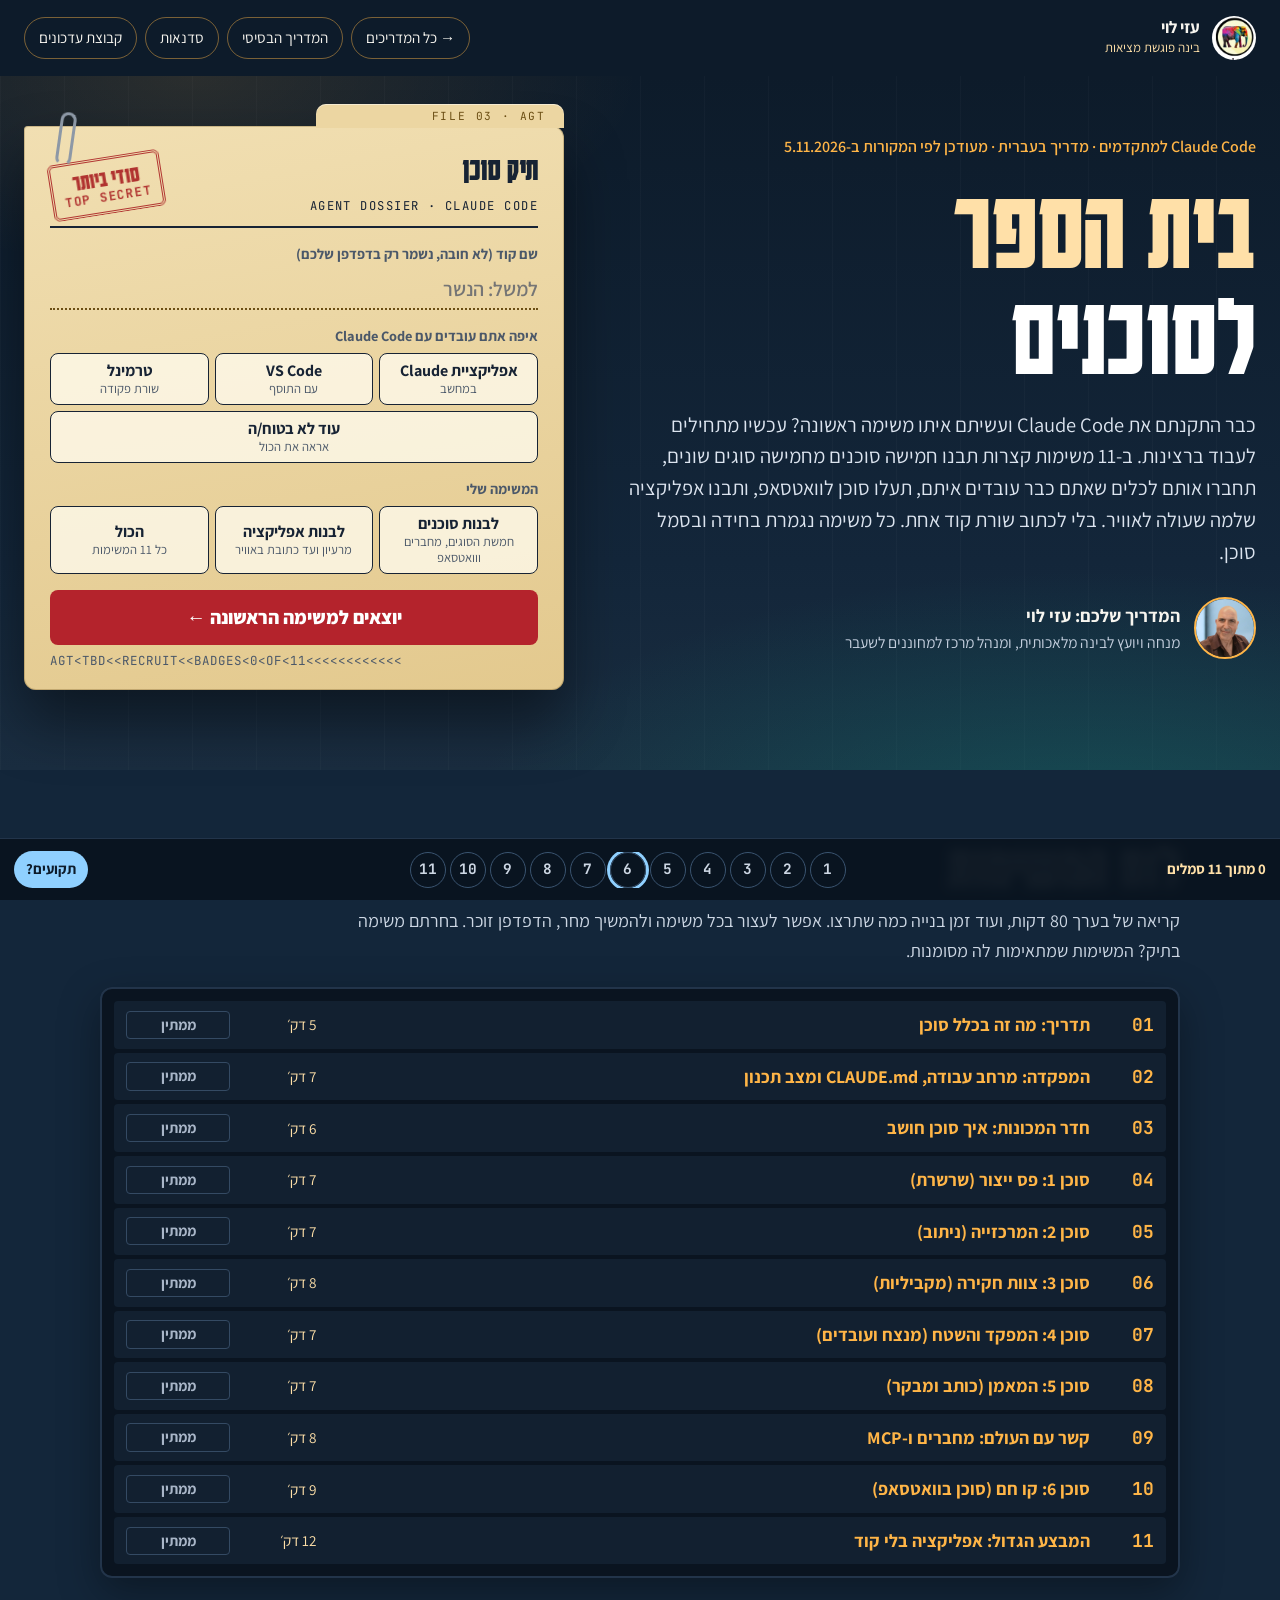
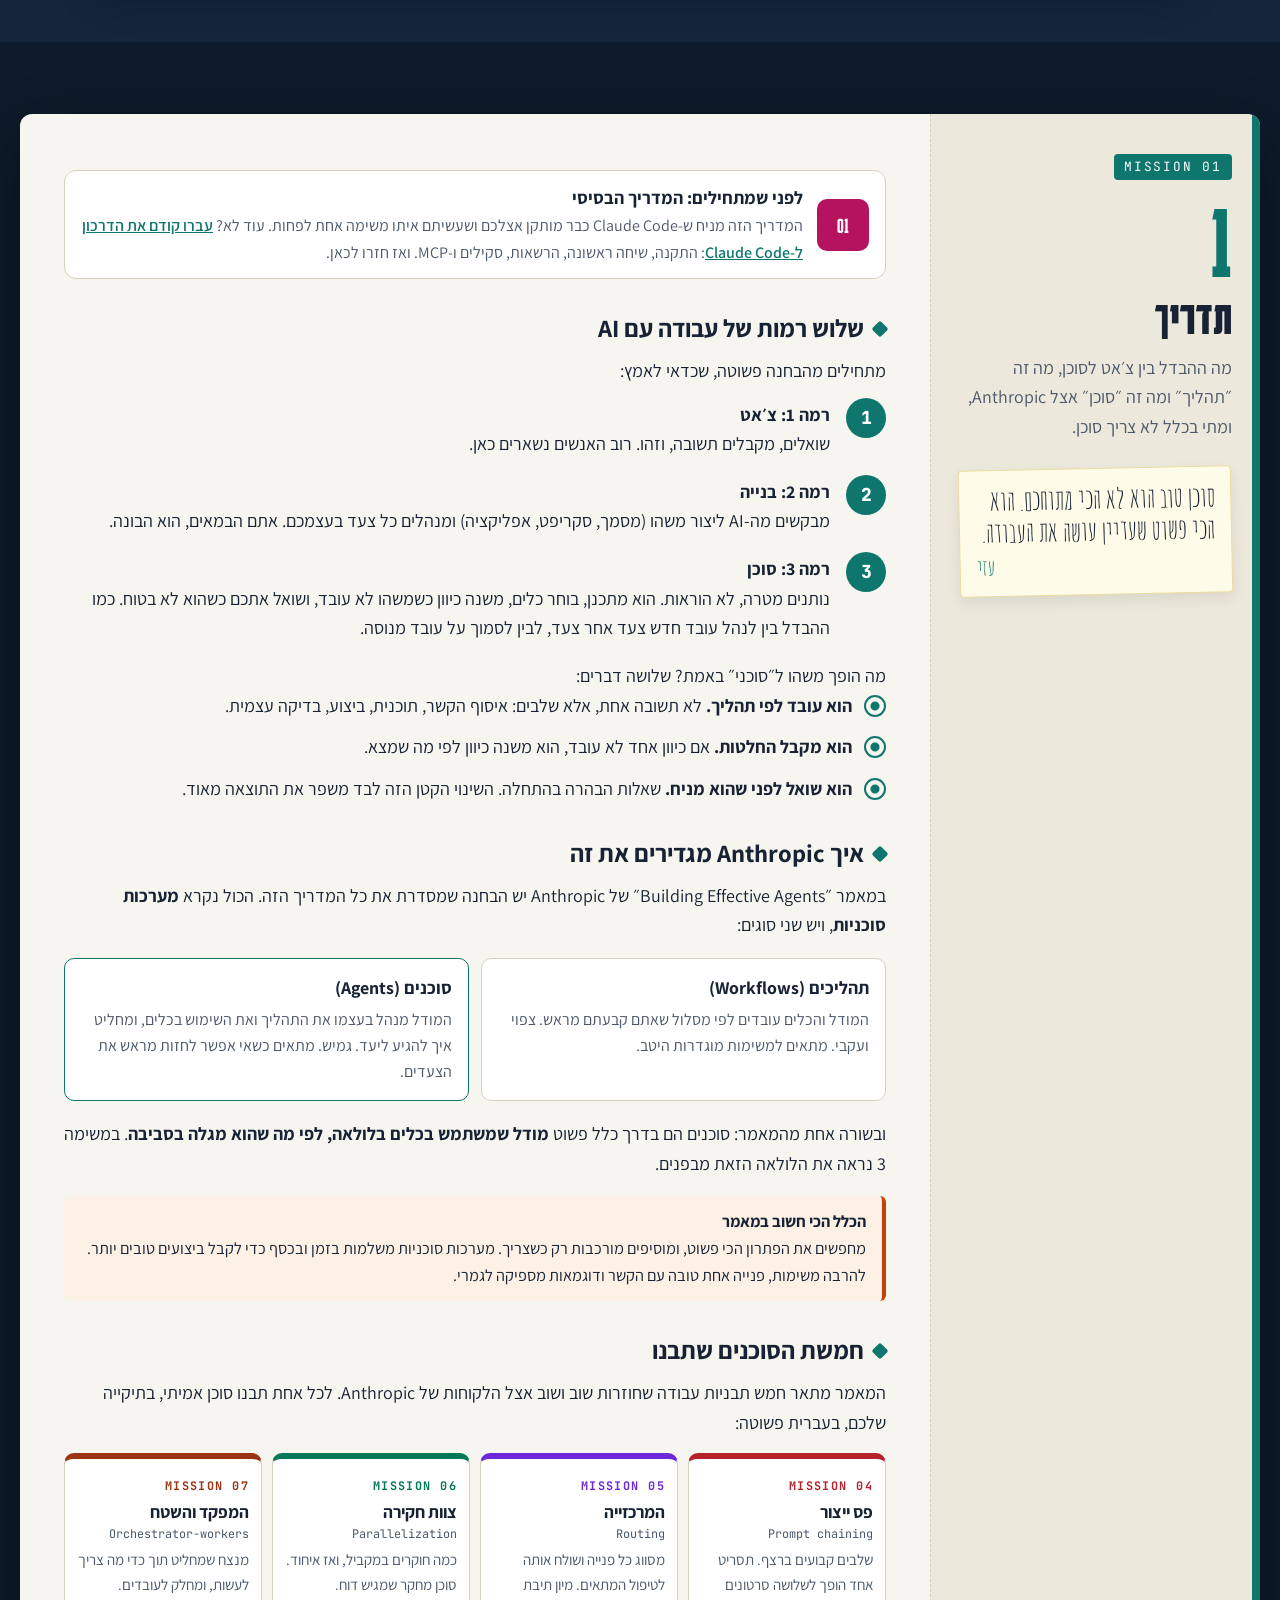
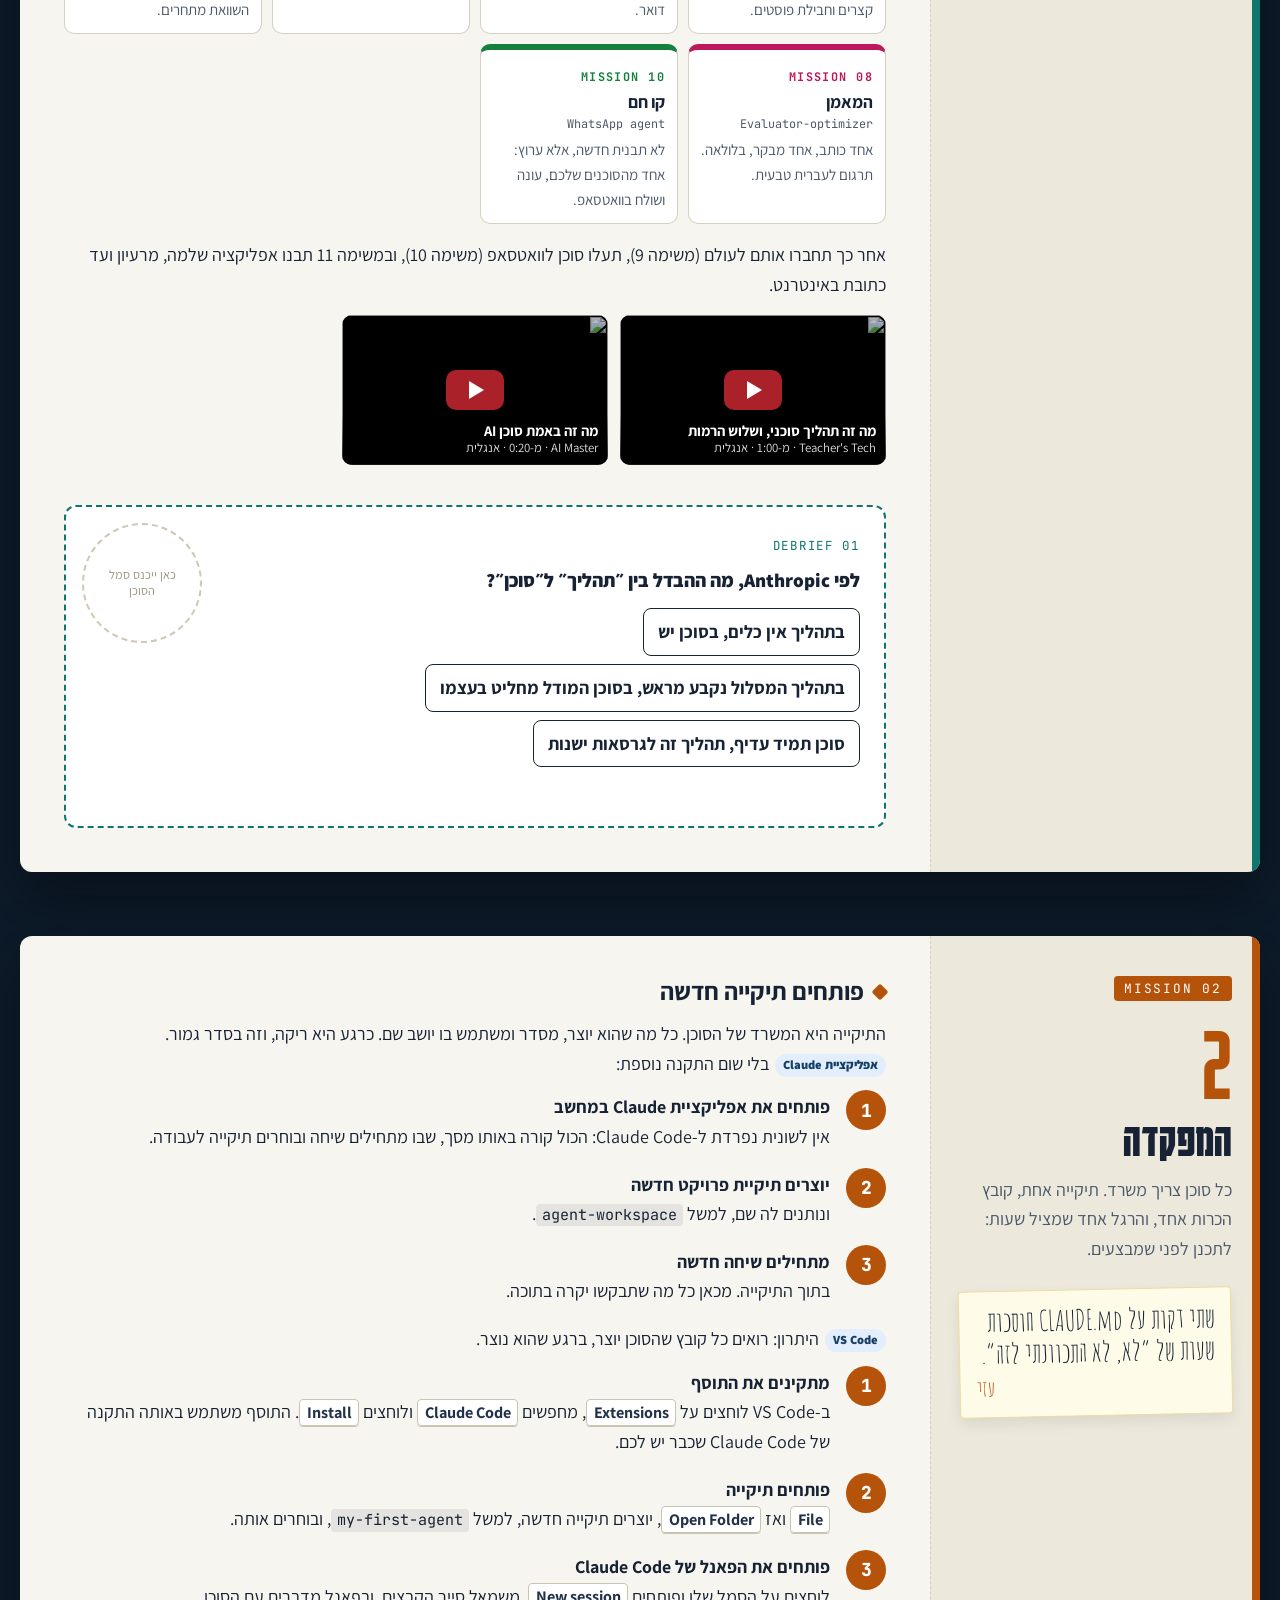
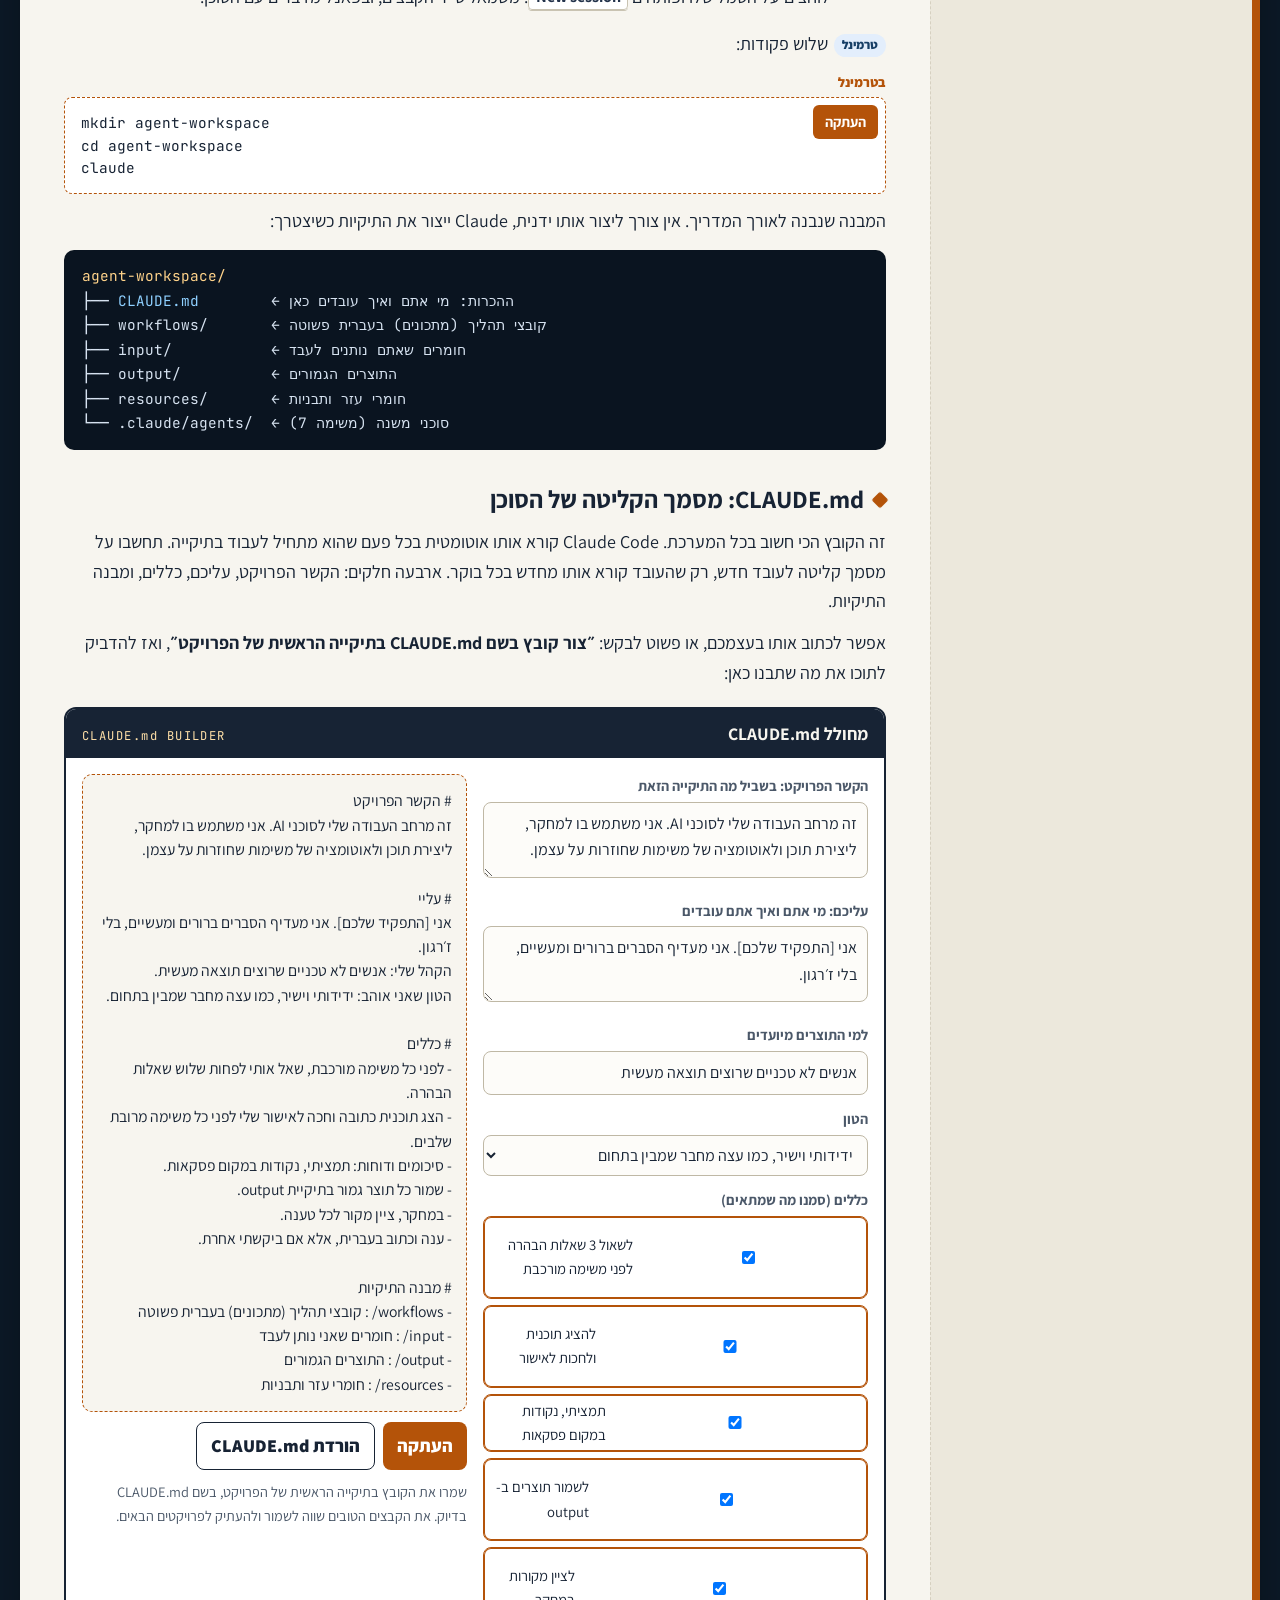
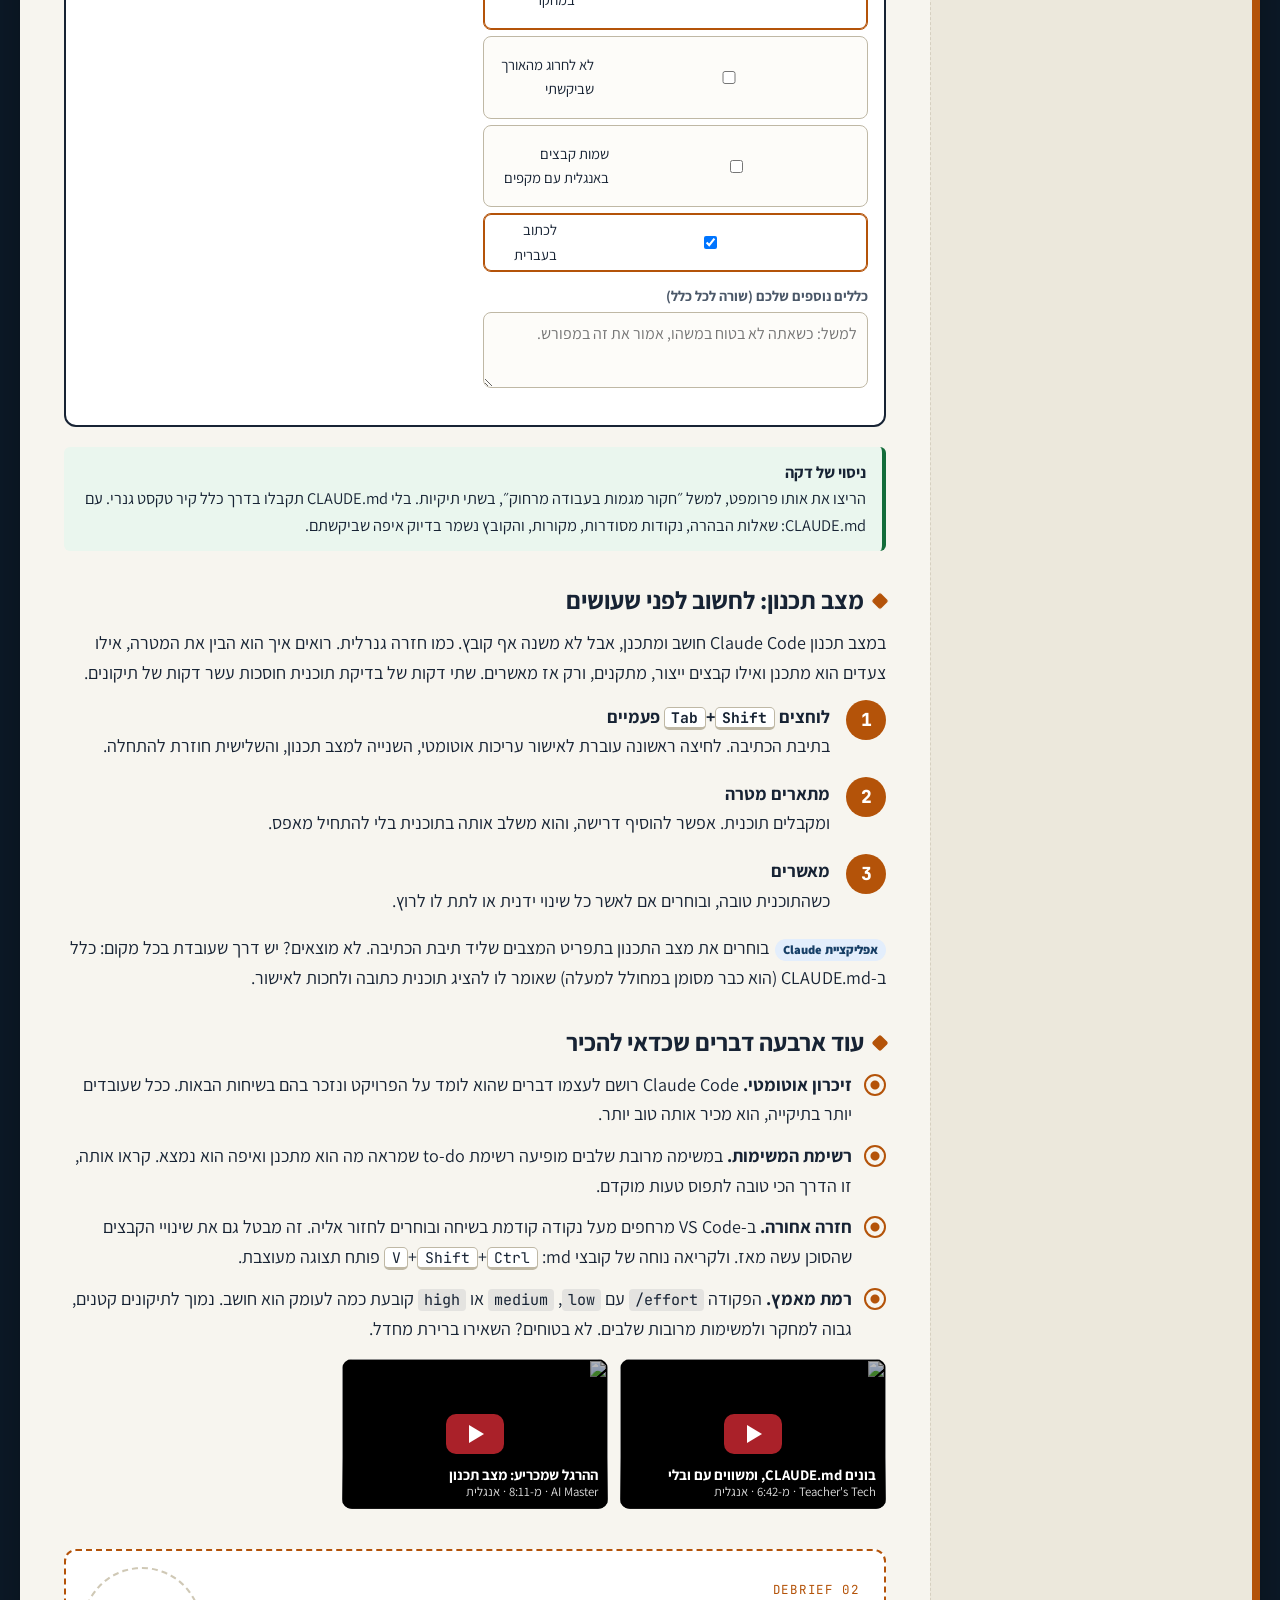
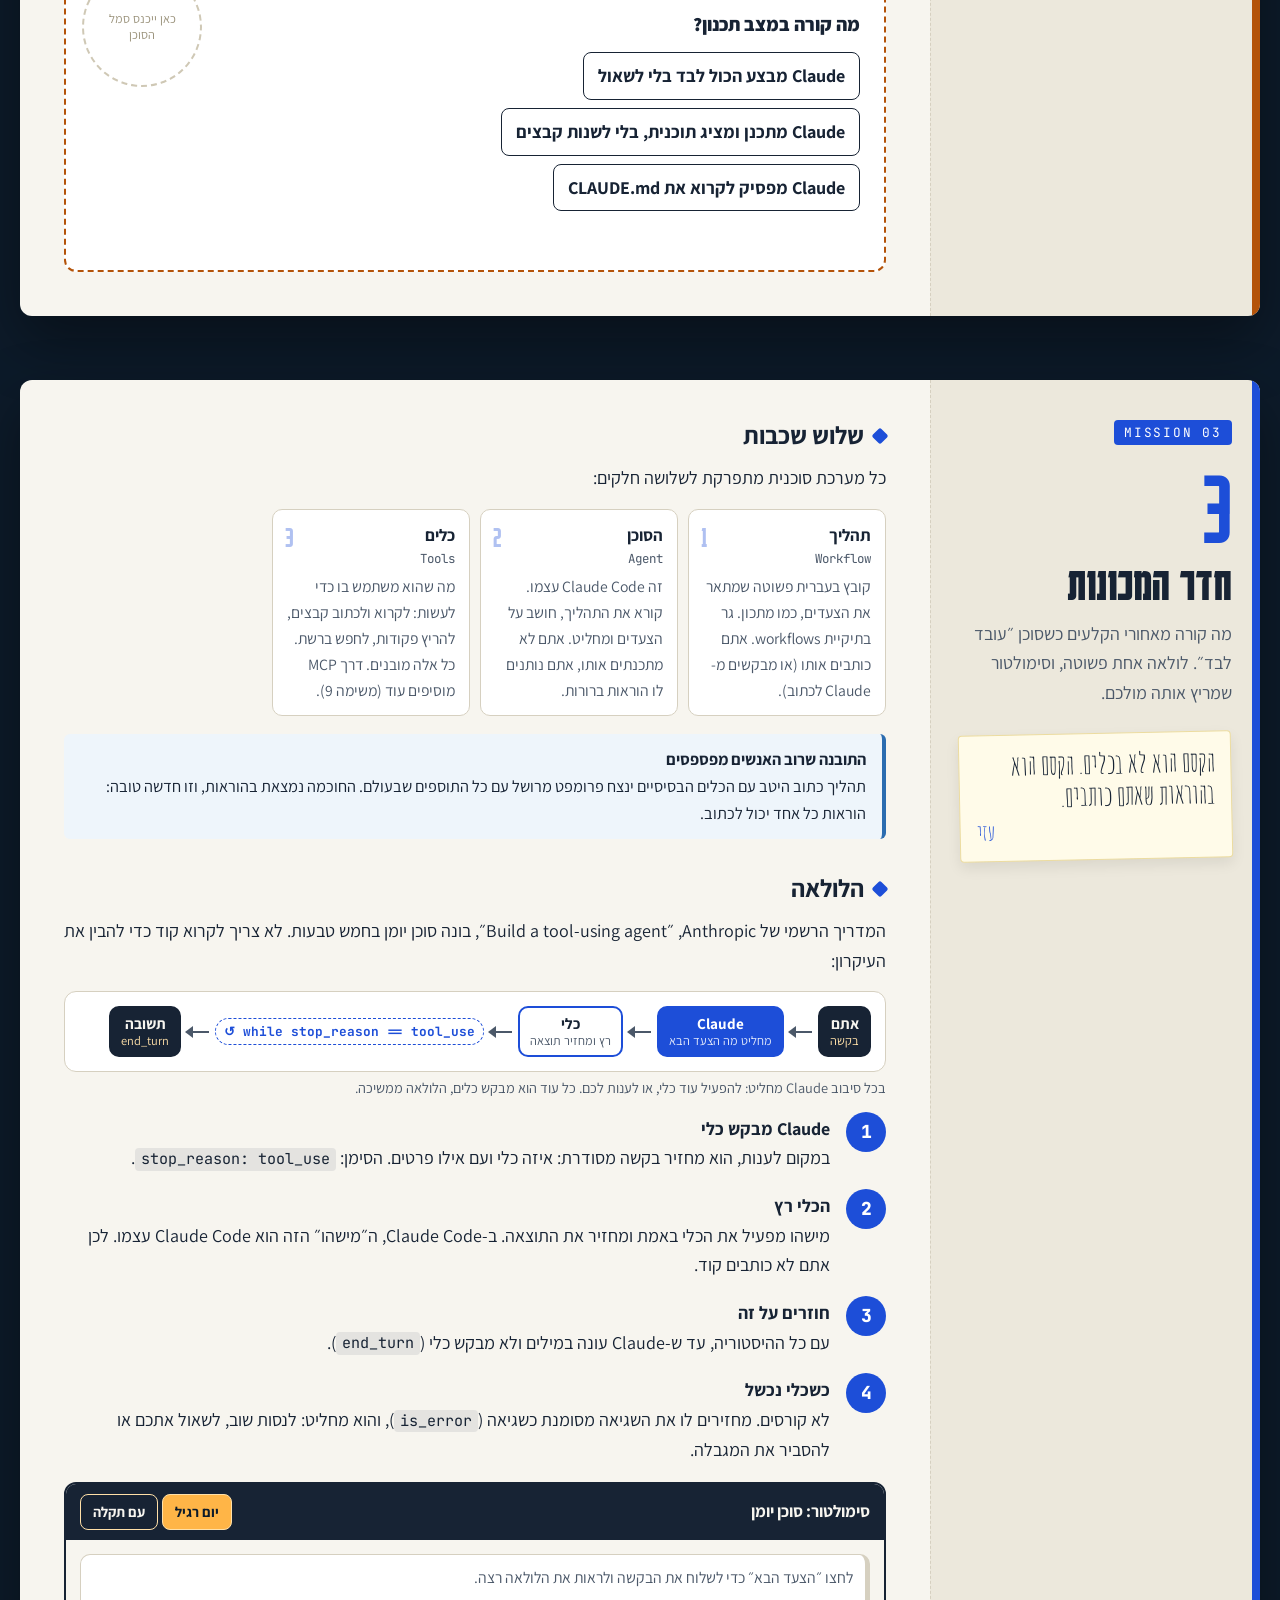
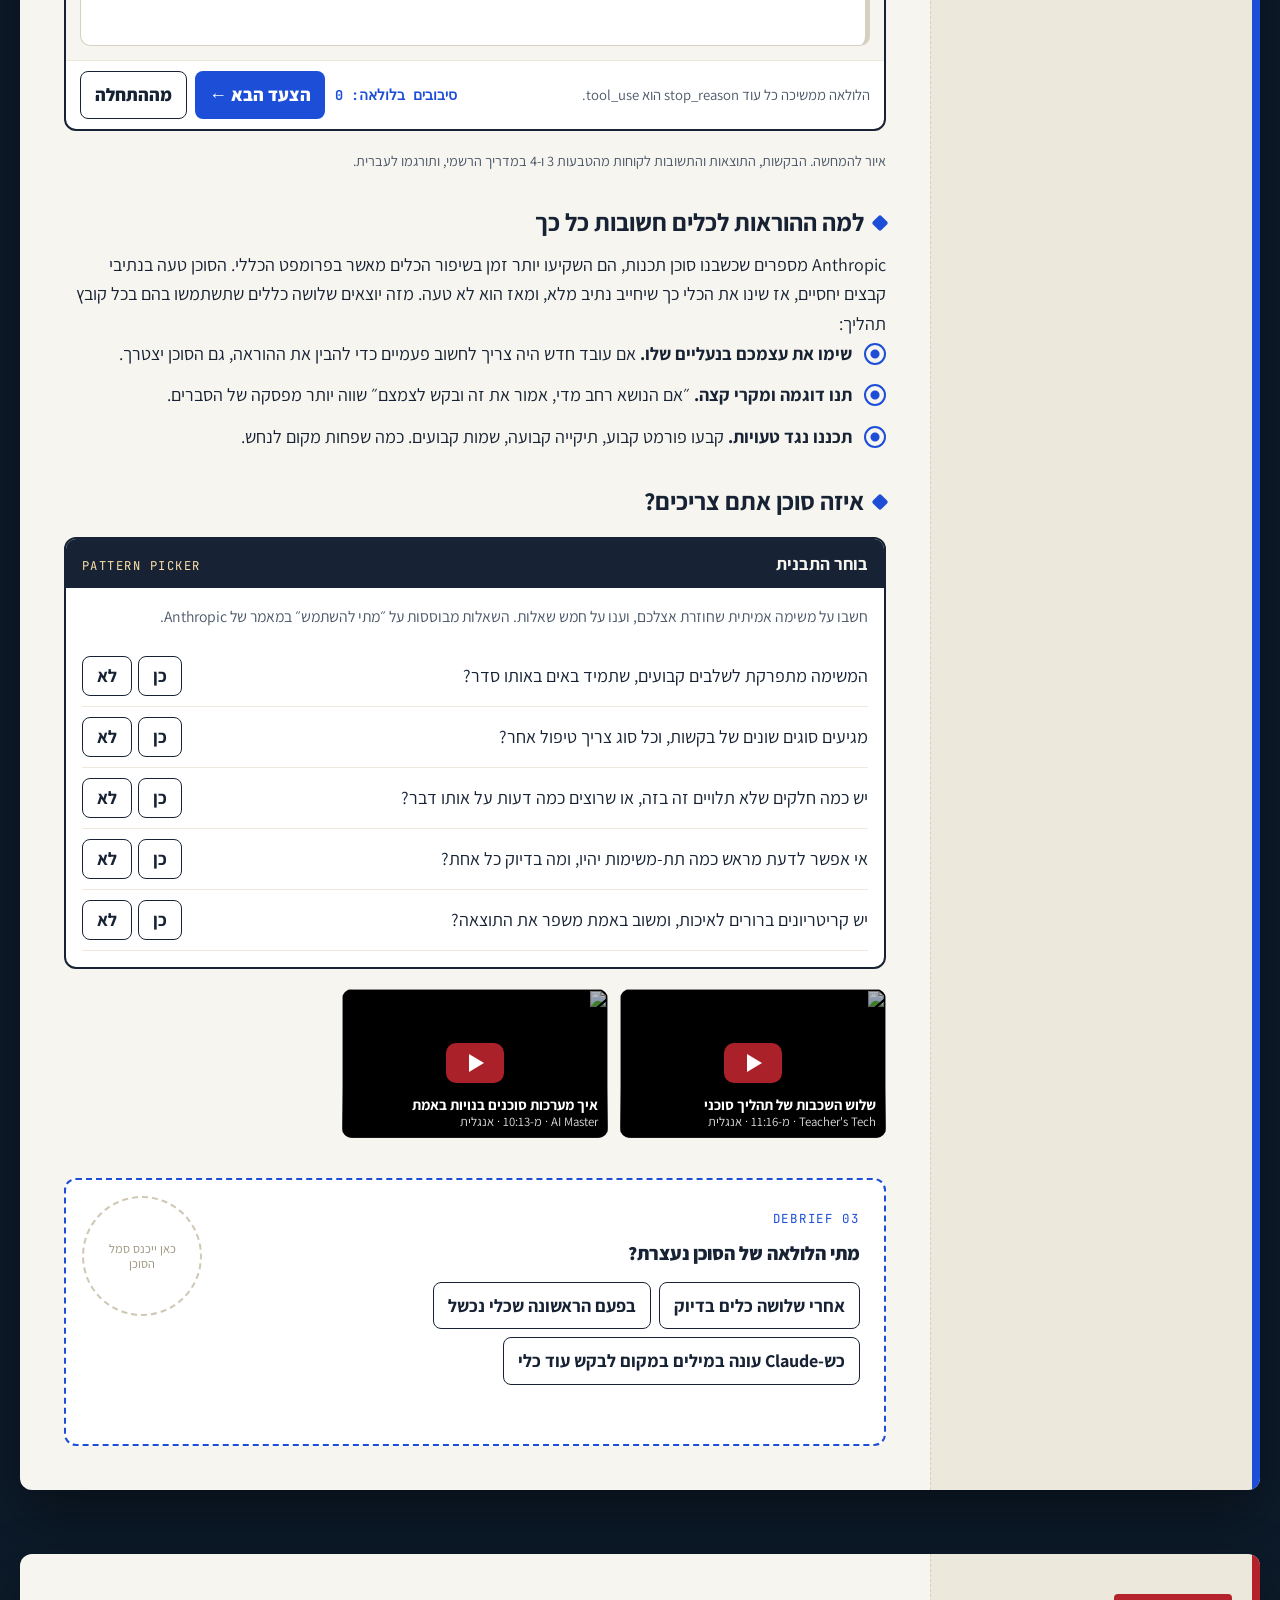
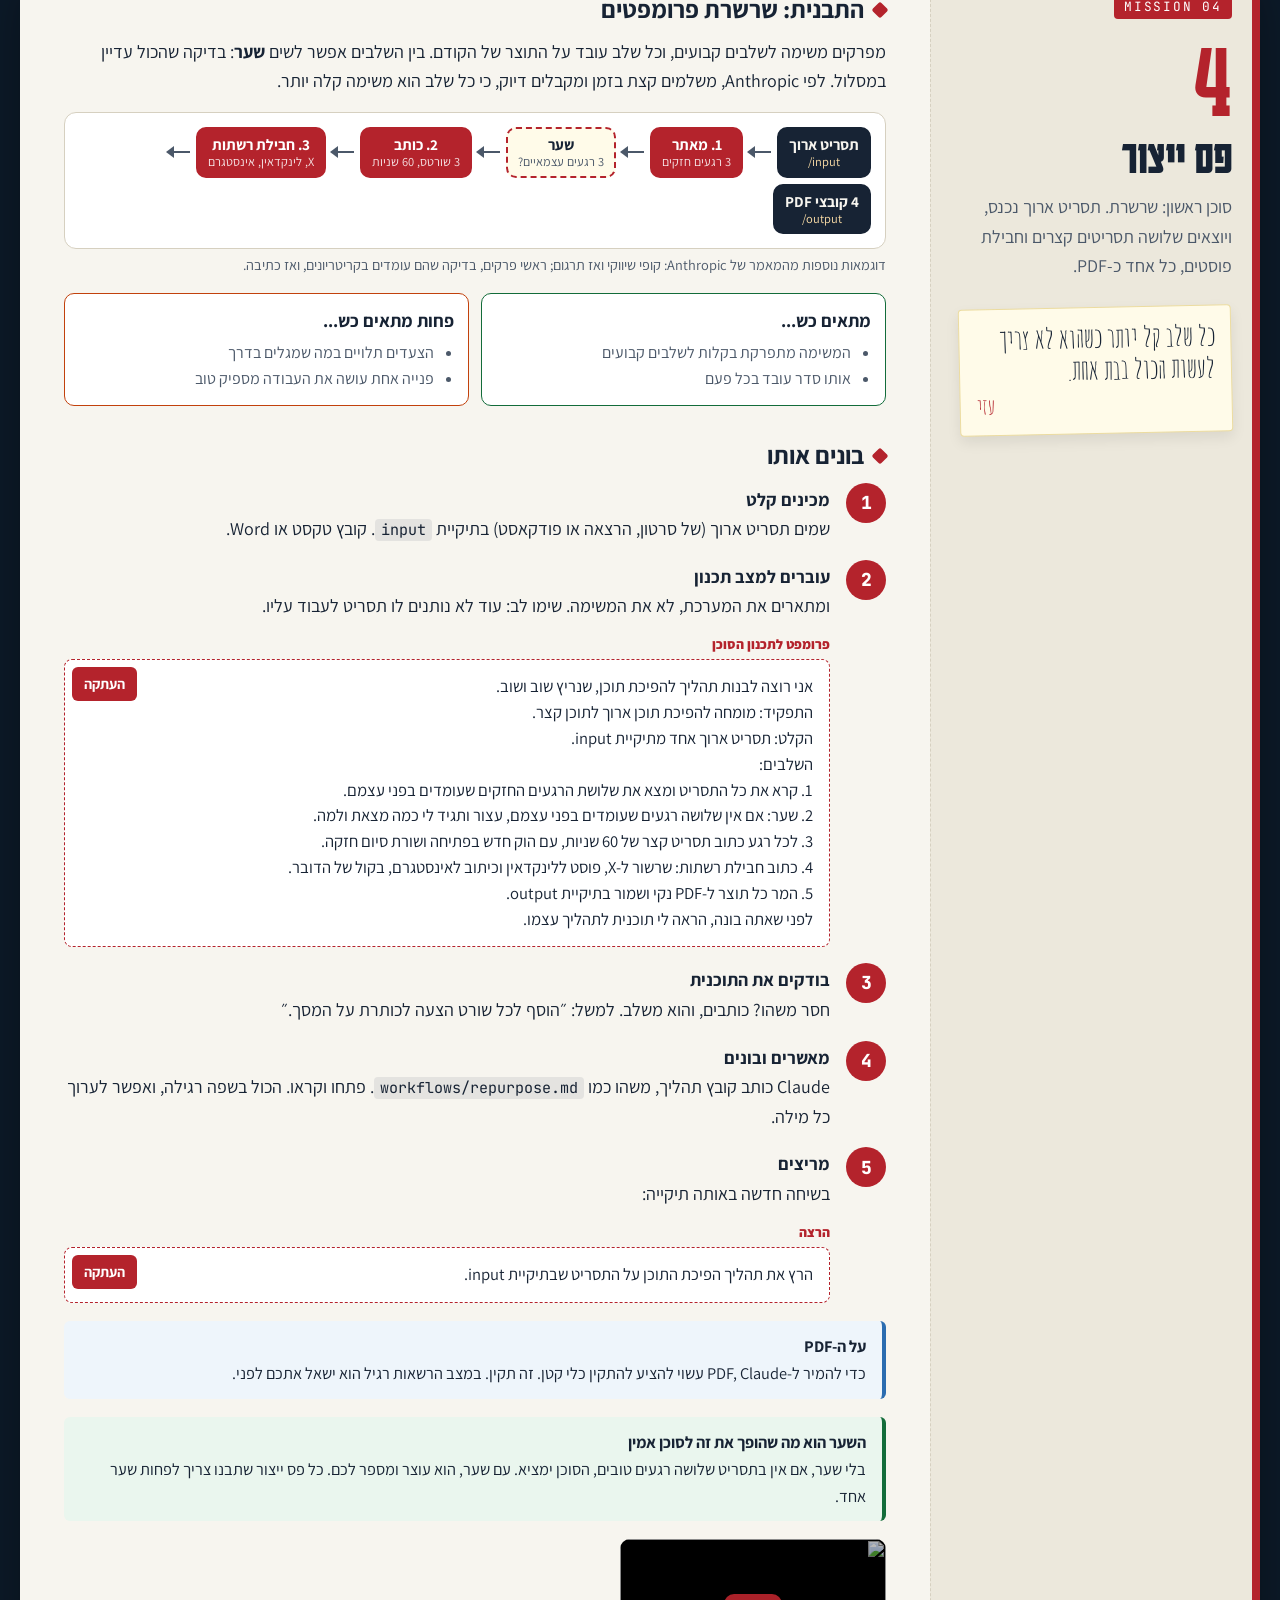
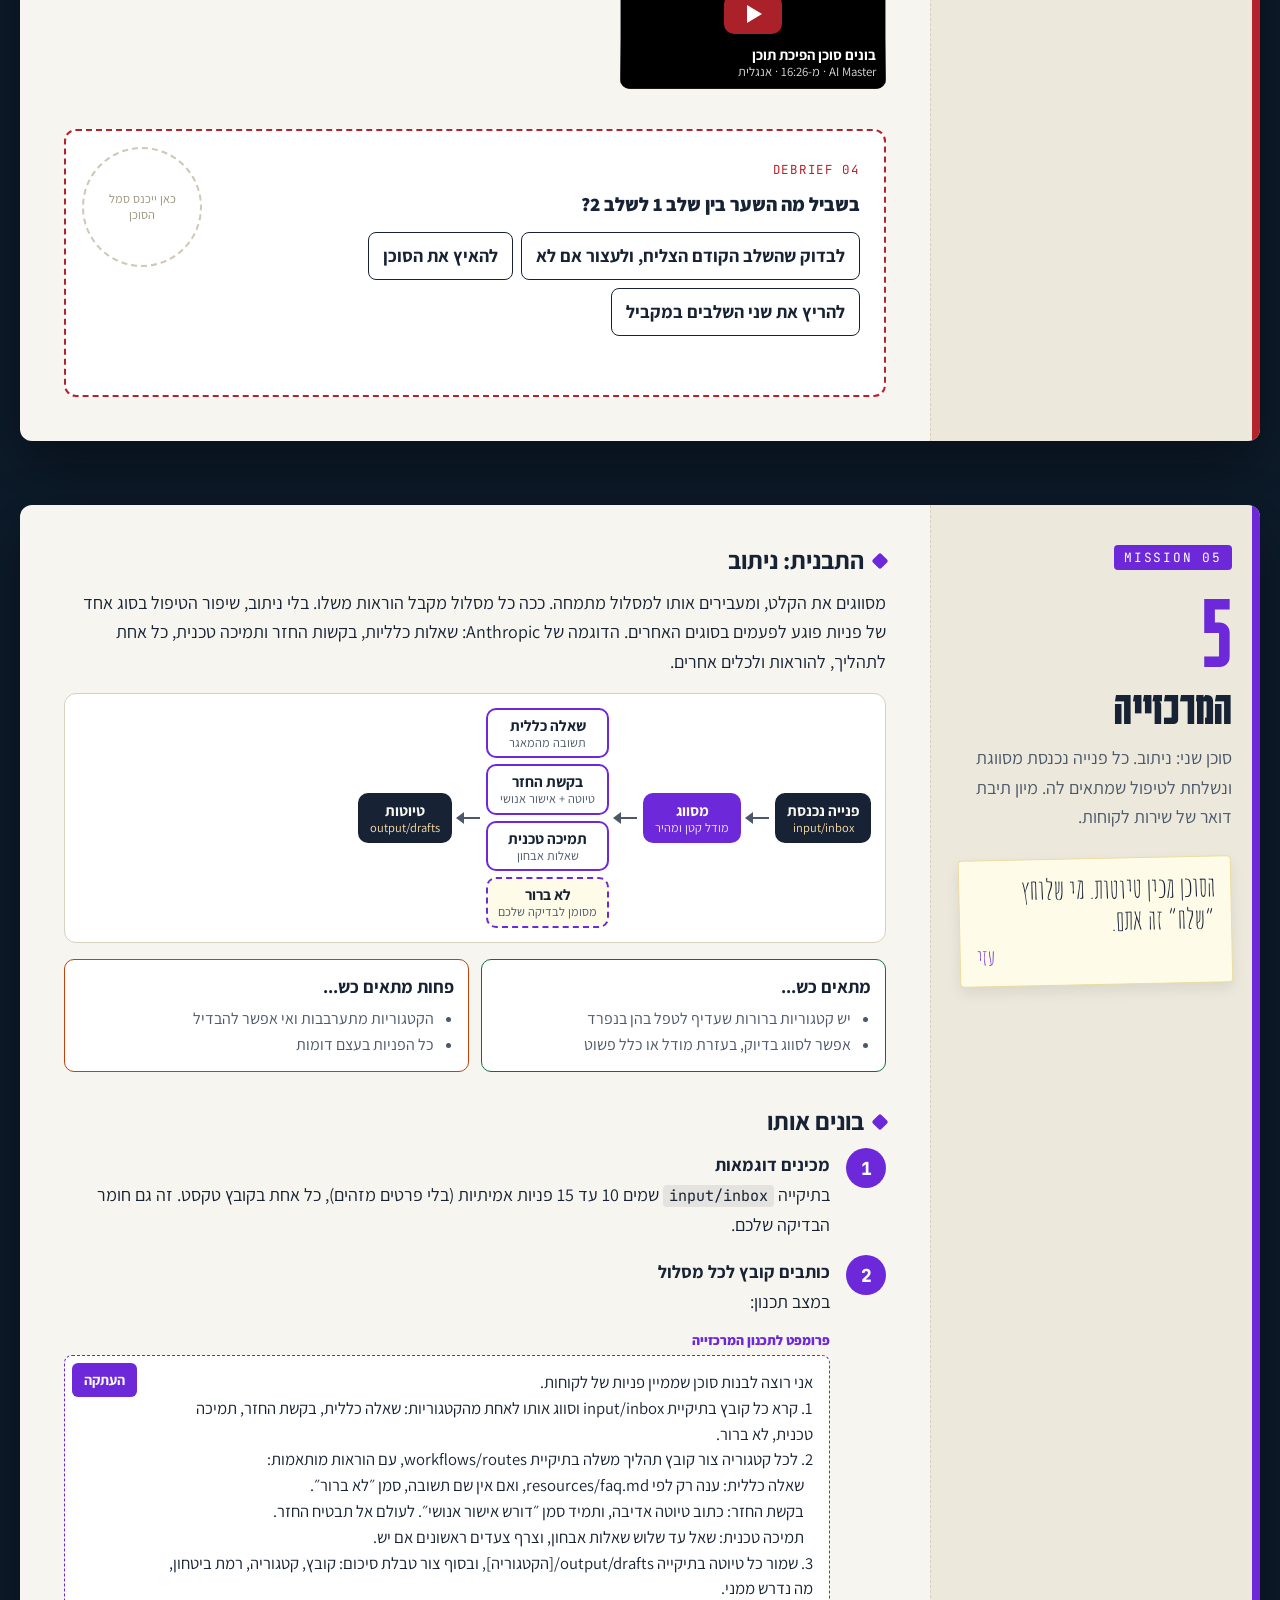
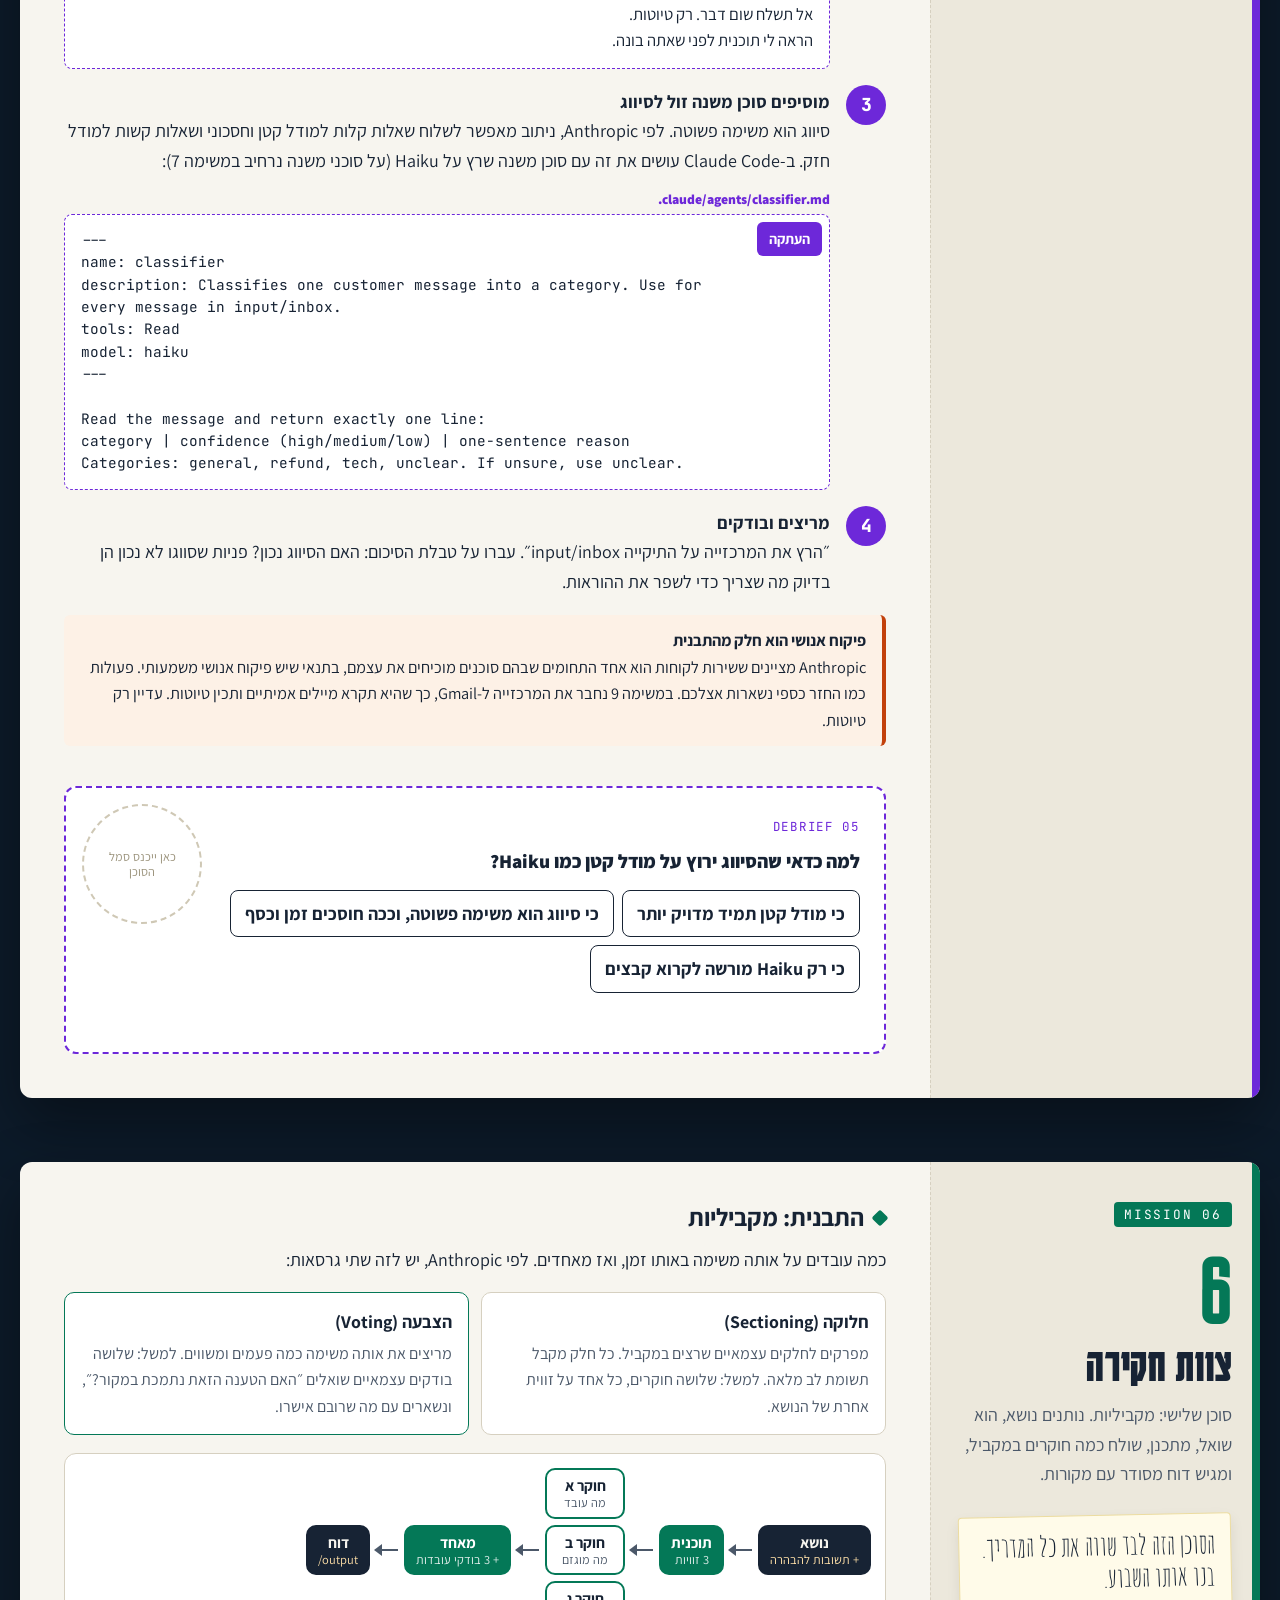
==== commit b219a34c: "Add Gemini Workspace tutorial; update Claude agents tutorial New tutorial: gemini-workspace (10 stop" ====
--- a/claude-agents/index.html
+++ b/claude-agents/index.html
@@ -4,7 +4,7 @@
 <meta charset="UTF-8">
 <meta name="viewport" content="width=device-width, initial-scale=1">
 <title>בית הספר לסוכנים: Claude Code למתקדמים | מדריך בעברית · עזי לוי</title>
-<meta name="description" content="מדריך אינטראקטיבי בעברית ל-Claude Code למתקדמים: בונים חמישה סוכנים מחמישה סוגים (שרשרת, ניתוב, מקביליות, מנצח ועובדים, כותב ומבקר), מחברים אותם לכלים עם MCP ומחברים, ובונים אפליקציה שלמה, בלי לכתוב קוד. מאת עזי לוי.">
+<meta name="description" content="מדריך אינטראקטיבי בעברית ל-Claude Code למתקדמים: בונים חמישה סוכנים מחמישה סוגים (שרשרת, ניתוב, מקביליות, מנצח ועובדים, כותב ומבקר), מחברים אותם לכלים עם MCP ומחברים, בונים סוכן וואטסאפ, ובונים אפליקציה שלמה, בלי לכתוב קוד. מאת עזי לוי.">
 <link rel="canonical" href="https://ezylevy.github.io/tutorials/claude-agents/">
 <meta property="og:type" content="article">
 <meta property="og:locale" content="he_IL">
@@ -19,7 +19,7 @@
 <link rel="stylesheet" href="assets/css/site.css">
 <script>document.documentElement.classList.add('js')</script>
 <script type="application/ld+json">
-{"@context":"https://schema.org","@type":"HowTo","name":"איך בונים סוכני AI ואפליקציה עם Claude Code בלי לכתוב קוד","inLanguage":"he","dateModified":"2026-11-04","author":{"@type":"Person","name":"עזי לוי","url":"https://www.ezylevy.com"},"step":[{"@type":"HowToStep","name":"מבינים מה זה סוכן ומתי צריך אותו"},{"@type":"HowToStep","name":"מכינים מרחב עבודה עם CLAUDE.md ומצב תכנון"},{"@type":"HowToStep","name":"בונים חמישה סוגי סוכנים: שרשרת, ניתוב, מקביליות, מנצח ועובדים, כותב ומבקר"},{"@type":"HowToStep","name":"מחברים את הסוכנים לכלים חיצוניים עם MCP ומחברים"},{"@type":"HowToStep","name":"בונים ומעלים לאוויר אפליקציה ראשונה"}]}
+{"@context":"https://schema.org","@type":"HowTo","name":"איך בונים סוכני AI ואפליקציה עם Claude Code בלי לכתוב קוד","inLanguage":"he","dateModified":"2026-11-05","author":{"@type":"Person","name":"עזי לוי","url":"https://www.ezylevy.com"},"step":[{"@type":"HowToStep","name":"מבינים מה זה סוכן ומתי צריך אותו"},{"@type":"HowToStep","name":"מכינים מרחב עבודה עם CLAUDE.md ומצב תכנון"},{"@type":"HowToStep","name":"בונים חמישה סוגי סוכנים: שרשרת, ניתוב, מקביליות, מנצח ועובדים, כותב ומבקר"},{"@type":"HowToStep","name":"מחברים את הסוכנים לכלים חיצוניים עם MCP ומחברים"},{"@type":"HowToStep","name":"בונים סוכן וואטסאפ"},{"@type":"HowToStep","name":"בונים ומעלים לאוויר אפליקציה ראשונה"}]}
 </script>
 </head>
 <body>
@@ -42,9 +42,9 @@
 <div class="hero-wrap">
 <section class="hero" aria-labelledby="title">
   <div>
-    <p class="kicker"><bdi dir="ltr">Claude Code</bdi> למתקדמים · מדריך בעברית · מעודכן לפי המקורות ב-4.11.2026</p>
+    <p class="kicker"><bdi dir="ltr">Claude Code</bdi> למתקדמים · מדריך בעברית · מעודכן לפי המקורות ב-5.11.2026</p>
     <h1 id="title">בית הספר <span>לסוכנים</span></h1>
-    <p class="sub">כבר התקנתם את Claude Code ועשיתם איתו משימה ראשונה? עכשיו מתחילים לעבוד ברצינות. בעשר משימות קצרות תבנו חמישה סוכנים מחמישה סוגים שונים, תחברו אותם לכלים שאתם כבר עובדים איתם, ותבנו אפליקציה שלמה שעולה לאוויר. בלי לכתוב שורת קוד אחת. כל משימה נגמרת בחידה ובסמל סוכן.</p>
+    <p class="sub">כבר התקנתם את Claude Code ועשיתם איתו משימה ראשונה? עכשיו מתחילים לעבוד ברצינות. ב-11 משימות קצרות תבנו חמישה סוכנים מחמישה סוגים שונים, תחברו אותם לכלים שאתם כבר עובדים איתם, תעלו סוכן לוואטסאפ, ותבנו אפליקציה שלמה שעולה לאוויר. בלי לכתוב שורת קוד אחת. כל משימה נגמרת בחידה ובסמל סוכן.</p>
     <div class="byline">
       <img src="assets/img/ezi.jpg" alt="עזי לוי" width="62" height="62">
       <div><b>המדריך שלכם: עזי לוי</b><span>מנחה ויועץ לבינה מלאכותית, ומנהל מרכז למחוננים לשעבר</span></div>
@@ -64,7 +64,7 @@
     <fieldset class="field">
       <legend>איפה אתם עובדים עם Claude Code</legend>
       <div class="seg" role="group">
-        <button type="button" data-set-route="desktop" aria-pressed="false">אפליקציית Claude<small>לשונית Code</small></button>
+        <button type="button" data-set-route="desktop" aria-pressed="false">אפליקציית Claude<small>במחשב</small></button>
         <button type="button" data-set-route="vscode" aria-pressed="false">VS Code<small>עם התוסף</small></button>
         <button type="button" data-set-route="terminal" aria-pressed="false">טרמינל<small>שורת פקודה</small></button>
         <button type="button" data-set-route="unsure" aria-pressed="false">עוד לא בטוח/ה<small>אראה את הכול</small></button>
@@ -73,13 +73,13 @@
     <fieldset class="field">
       <legend>המשימה שלי</legend>
       <div class="seg" role="group">
-        <button type="button" data-set-goal="agents" aria-pressed="false">לבנות סוכנים<small>חמשת הסוגים ומחברים</small></button>
+        <button type="button" data-set-goal="agents" aria-pressed="false">לבנות סוכנים<small>חמשת הסוגים, מחברים ווואטסאפ</small></button>
         <button type="button" data-set-goal="app" aria-pressed="false">לבנות אפליקציה<small>מרעיון ועד כתובת באוויר</small></button>
-        <button type="button" data-set-goal="all" aria-pressed="false">הכול<small>כל עשר המשימות</small></button>
+        <button type="button" data-set-goal="all" aria-pressed="false">הכול<small>כל 11 המשימות</small></button>
       </div>
     </fieldset>
     <a class="go" href="#st1">יוצאים למשימה הראשונה ←</a>
-    <div class="lb-foot" id="lbFoot" aria-hidden="true">AGT&lt;TBD&lt;&lt;RECRUIT&lt;&lt;BADGES&lt;0&lt;OF&lt;10&lt;&lt;&lt;&lt;&lt;&lt;&lt;&lt;&lt;</div>
+    <div class="lb-foot" id="lbFoot" aria-hidden="true">AGT&lt;TBD&lt;&lt;RECRUIT&lt;&lt;BADGES&lt;0&lt;OF&lt;11&lt;&lt;&lt;&lt;&lt;&lt;&lt;&lt;&lt;</div>
   </form>
 </section>
 </div>
@@ -87,7 +87,7 @@
 <section class="plan-wrap" id="plan" aria-labelledby="plan-t">
   <div class="plan-inner">
     <h2 class="plan-title" id="plan-t">לוח המשימות</h2>
-    <p class="plan-sub">קריאה של בערך 70 דקות, ועוד זמן בנייה כמה שתרצו. אפשר לעצור בכל משימה ולהמשיך מחר, הדפדפן זוכר. בחרתם משימה בתיק? המשימות שמתאימות לה מסומנות.</p>
+    <p class="plan-sub">קריאה של בערך 80 דקות, ועוד זמן בנייה כמה שתרצו. אפשר לעצור בכל משימה ולהמשיך מחר, הדפדפן זוכר. בחרתם משימה בתיק? המשימות שמתאימות לה מסומנות.</p>
     <ol class="plan" id="planList">
       <li data-st="1"><a href="#st1"><span class="no">01</span><span>תדריך: מה זה בכלל סוכן</span><span class="rec">מומלץ לכם</span><span class="time">5 דק׳</span><span class="status">ממתין</span></a></li>
       <li data-st="2"><a href="#st2"><span class="no">02</span><span>המפקדה: מרחב עבודה, CLAUDE.md ומצב תכנון</span><span class="rec">מומלץ לכם</span><span class="time">7 דק׳</span><span class="status">ממתין</span></a></li>
@@ -98,7 +98,8 @@
       <li data-st="7"><a href="#st7"><span class="no">07</span><span>סוכן 4: המפקד והשטח (מנצח ועובדים)</span><span class="rec">מומלץ לכם</span><span class="time">7 דק׳</span><span class="status">ממתין</span></a></li>
       <li data-st="8"><a href="#st8"><span class="no">08</span><span>סוכן 5: המאמן (כותב ומבקר)</span><span class="rec">מומלץ לכם</span><span class="time">7 דק׳</span><span class="status">ממתין</span></a></li>
       <li data-st="9"><a href="#st9"><span class="no">09</span><span>קשר עם העולם: מחברים ו-MCP</span><span class="rec">מומלץ לכם</span><span class="time">8 דק׳</span><span class="status">ממתין</span></a></li>
-      <li data-st="10"><a href="#st10"><span class="no">10</span><span>המבצע הגדול: אפליקציה בלי קוד</span><span class="rec">מומלץ לכם</span><span class="time">10 דק׳</span><span class="status">ממתין</span></a></li>
+      <li data-st="10"><a href="#st10"><span class="no">10</span><span>סוכן 6: קו חם (סוכן בוואטסאפ)</span><span class="rec">מומלץ לכם</span><span class="time">9 דק׳</span><span class="status">ממתין</span></a></li>
+      <li data-st="11"><a href="#st11"><span class="no">11</span><span>המבצע הגדול: אפליקציה בלי קוד</span><span class="rec">מומלץ לכם</span><span class="time">12 דק׳</span><span class="status">ממתין</span></a></li>
     </ol>
   </div>
 </section>
@@ -121,17 +122,17 @@
     </div>
 
     <h3>שלוש רמות של עבודה עם AI</h3>
-    <p>שני הסרטונים שהמדריך מבוסס עליהם (Teacher's Tech ו-AI Master) מתחילים מאותה הבחנה, וכדאי לאמץ אותה:</p>
+    <p>מתחילים מהבחנה פשוטה, שכדאי לאמץ:</p>
     <ol class="steps">
       <li><b>רמה 1: צ׳אט</b> שואלים, מקבלים תשובה, וזהו. רוב האנשים נשארים כאן.</li>
       <li><b>רמה 2: בנייה</b> מבקשים מה-AI ליצור משהו (מסמך, סקריפט, אפליקציה) ומנהלים כל צעד בעצמכם. אתם הבמאים, הוא הבונה.</li>
       <li><b>רמה 3: סוכן</b> נותנים מטרה, לא הוראות. הוא מתכנן, בוחר כלים, משנה כיוון כשמשהו לא עובד, ושואל אתכם כשהוא לא בטוח. כמו ההבדל בין לנהל עובד חדש צעד אחר צעד, לבין לסמוך על עובד מנוסה.</li>
     </ol>
-    <p>מה הופך משהו ל״סוכני״ באמת? לפי שני הסרטונים, שלושה דברים:</p>
+    <p>מה הופך משהו ל״סוכני״ באמת? שלושה דברים:</p>
     <ul class="checks">
       <li><b>הוא עובד לפי תהליך.</b> לא תשובה אחת, אלא שלבים: איסוף הקשר, תוכנית, ביצוע, בדיקה עצמית.</li>
       <li><b>הוא מקבל החלטות.</b> אם כיוון אחד לא עובד, הוא משנה כיוון לפי מה שמצא.</li>
-      <li><b>הוא שואל לפני שהוא מניח.</b> שאלות הבהרה בהתחלה. לפי Teacher's Tech, השינוי הזה לבד משפר את התוצאה פי עשרה.</li>
+      <li><b>הוא שואל לפני שהוא מניח.</b> שאלות הבהרה בהתחלה. השינוי הקטן הזה לבד משפר את התוצאה מאוד.</li>
     </ul>
 
     <h3>איך Anthropic מגדירים את זה</h3>
@@ -151,8 +152,9 @@
       <a href="#st6" style="--c:#047857"><span class="n" dir="ltr">MISSION 06</span><b>צוות חקירה</b><span class="en">Parallelization</span><p>כמה חוקרים במקביל, ואז איחוד. סוכן מחקר שמגיש דוח.</p></a>
       <a href="#st7" style="--c:#9a3412"><span class="n" dir="ltr">MISSION 07</span><b>המפקד והשטח</b><span class="en">Orchestrator-workers</span><p>מנצח שמחליט תוך כדי מה צריך לעשות, ומחלק לעובדים. השוואת מתחרים.</p></a>
       <a href="#st8" style="--c:#be185d"><span class="n" dir="ltr">MISSION 08</span><b>המאמן</b><span class="en">Evaluator-optimizer</span><p>אחד כותב, אחד מבקר, בלולאה. תרגום לעברית טבעית.</p></a>
-    </div>
-    <p>אחר כך תחברו אותם לעולם (משימה 9), ובמשימה 10 תבנו אפליקציה שלמה, מרעיון ועד כתובת באינטרנט.</p>
+      <a href="#st10" style="--c:#15803d"><span class="n" dir="ltr">MISSION 10</span><b>קו חם</b><span class="en">WhatsApp agent</span><p>לא תבנית חדשה, אלא ערוץ: אחד מהסוכנים שלכם, עונה ושולח בוואטסאפ.</p></a>
+    </div>
+    <p>אחר כך תחברו אותם לעולם (משימה 9), תעלו סוכן לוואטסאפ (משימה 10), ובמשימה 11 תבנו אפליקציה שלמה, מרעיון ועד כתובת באינטרנט.</p>
 
     <div class="clips">
       <div class="yt" data-id="gHB4JFG9i3k" data-t="60"><button type="button"><img src="https://i.ytimg.com/vi/gHB4JFG9i3k/hqdefault.jpg" alt="" loading="lazy"><span class="play"></span><span class="cap">מה זה תהליך סוכני, ושלוש הרמות<small>Teacher's Tech · מ-1:00 · אנגלית</small></span></button></div>
@@ -187,15 +189,15 @@
     <p>התיקייה היא המשרד של הסוכן. כל מה שהוא יוצר, מסדר ומשתמש בו יושב שם. כרגע היא ריקה, וזה בסדר גמור.</p>
 
     <div data-ws="desktop">
-      <p><span class="ws-flag">אפליקציית Claude</span>כמו ב-AI Master, בלי שום התקנה נוספת:</p>
+      <p><span class="ws-flag">אפליקציית Claude</span>בלי שום התקנה נוספת:</p>
       <ol class="steps">
-        <li><b>פותחים את אפליקציית Claude במחשב</b> ועוברים ללשונית <span class="ui">Code</span>.</li>
+        <li><b>פותחים את אפליקציית Claude במחשב</b> אין לשונית נפרדת ל-Claude Code: הכול קורה באותו מסך, שבו מתחילים שיחה ובוחרים תיקייה לעבודה.</li>
         <li><b>יוצרים תיקיית פרויקט חדשה</b> ונותנים לה שם, למשל <code>agent-workspace</code>.</li>
         <li><b>מתחילים שיחה חדשה</b> בתוך התיקייה. מכאן כל מה שתבקשו יקרה בתוכה.</li>
       </ol>
     </div>
     <div data-ws="vscode">
-      <p><span class="ws-flag">VS Code</span>כמו ב-Teacher's Tech. היתרון: רואים כל קובץ שהסוכן יוצר, ברגע שהוא נוצר.</p>
+      <p><span class="ws-flag">VS Code</span>היתרון: רואים כל קובץ שהסוכן יוצר, ברגע שהוא נוצר.</p>
       <ol class="steps">
         <li><b>מתקינים את התוסף</b> ב-VS Code לוחצים על <span class="ui">Extensions</span>, מחפשים <span class="ui">Claude Code</span> ולוחצים <span class="ui">Install</span>. התוסף משתמש באותה התקנה של Claude Code שכבר יש לכם.</li>
         <li><b>פותחים תיקייה</b> <span class="ui">File</span> ואז <span class="ui">Open Folder</span>, יוצרים תיקייה חדשה, למשל <code>my-first-agent</code>, ובוחרים אותה.</li>
@@ -219,7 +221,7 @@
 └── .claude/agents/  ← סוכני משנה (משימה 7)</pre>
 
     <h3>CLAUDE.md: מסמך הקליטה של הסוכן</h3>
-    <p>שני הסרטונים מסכימים: זה הקובץ הכי חשוב בכל המערכת. Claude Code קורא אותו אוטומטית בכל פעם שהוא מתחיל לעבוד בתיקייה. תחשבו על מסמך קליטה לעובד חדש, רק שהעובד קורא אותו מחדש בכל בוקר. ארבעה חלקים: הקשר הפרויקט, עליכם, כללים, ומבנה התיקיות.</p>
+    <p>זה הקובץ הכי חשוב בכל המערכת. Claude Code קורא אותו אוטומטית בכל פעם שהוא מתחיל לעבוד בתיקייה. תחשבו על מסמך קליטה לעובד חדש, רק שהעובד קורא אותו מחדש בכל בוקר. ארבעה חלקים: הקשר הפרויקט, עליכם, כללים, ומבנה התיקיות.</p>
     <p>אפשר לכתוב אותו בעצמכם, או פשוט לבקש: <b>״צור קובץ בשם CLAUDE.md בתיקייה הראשית של הפרויקט״</b>, ואז להדביק לתוכו את מה שתבנו כאן:</p>
 
     <div class="tool" id="mdTool">
@@ -230,7 +232,7 @@
           <label class="f"><span>עליכם: מי אתם ואיך אתם עובדים</span><textarea id="mdMe">אני [התפקיד שלכם]. אני מעדיף הסברים ברורים ומעשיים, בלי ז׳רגון.</textarea></label>
           <label class="f"><span>למי התוצרים מיועדים</span><input type="text" id="mdAudience" value="אנשים לא טכניים שרוצים תוצאה מעשית"></label>
           <label class="f"><span>הטון</span><select id="mdTone"><option>ידידותי וישיר, כמו עצה מחבר שמבין בתחום</option><option>מקצועי ותמציתי</option><option>חם ומעודד</option></select></label>
-          <div class="f"><span>כללים (מתוך שני הסרטונים, סמנו מה שמתאים)</span>
+          <div class="f"><span>כללים (סמנו מה שמתאים)</span>
             <div class="ticks" id="mdRules" style="flex-direction:column;align-items:stretch">
               <label><input type="checkbox" checked value="לפני כל משימה מורכבת, שאל אותי לפחות שלוש שאלות הבהרה.">לשאול 3 שאלות הבהרה לפני משימה מורכבת</label>
               <label><input type="checkbox" checked value="הצג תוכנית כתובה וחכה לאישור שלי לפני כל משימה מרובת שלבים.">להציג תוכנית ולחכות לאישור</label>
@@ -251,10 +253,10 @@
         </div>
       </div>
     </div>
-    <div class="tip good"><b>ההוכחה של Teacher's Tech</b>אותו פרומפט, ״חקור מגמות בעבודה מרחוק״, בשתי תיקיות. בלי CLAUDE.md: קיר טקסט גנרי. עם CLAUDE.md: שאלות הבהרה, נקודות מסודרות, מקורות, והקובץ נשמר בדיוק איפה שביקשו.</div>
+    <div class="tip good"><b>ניסוי של דקה</b>הריצו את אותו פרומפט, למשל ״חקור מגמות בעבודה מרחוק״, בשתי תיקיות. בלי CLAUDE.md תקבלו בדרך כלל קיר טקסט גנרי. עם CLAUDE.md: שאלות הבהרה, נקודות מסודרות, מקורות, והקובץ נשמר בדיוק איפה שביקשתם.</div>
 
     <h3>מצב תכנון: לחשוב לפני שעושים</h3>
-    <p>במצב תכנון Claude Code חושב ומתכנן, אבל לא משנה אף קובץ. כמו חזרה גנרלית. רואים איך הוא הבין את המטרה, אילו צעדים הוא מתכנן ואילו קבצים ייצור, מתקנים, ורק אז מאשרים. לפי AI Master, שתי דקות של בדיקת תוכנית חוסכות עשר דקות של תיקונים.</p>
+    <p>במצב תכנון Claude Code חושב ומתכנן, אבל לא משנה אף קובץ. כמו חזרה גנרלית. רואים איך הוא הבין את המטרה, אילו צעדים הוא מתכנן ואילו קבצים ייצור, מתקנים, ורק אז מאשרים. שתי דקות של בדיקת תוכנית חוסכות עשר דקות של תיקונים.</p>
     <div data-ws="vscode terminal">
       <ol class="steps">
         <li><b>לוחצים <kbd>Shift</kbd>+<kbd>Tab</kbd> פעמיים</b> בתיבת הכתיבה. לחיצה ראשונה עוברת לאישור עריכות אוטומטי, השנייה למצב תכנון, והשלישית חוזרת להתחלה.</li>
@@ -263,12 +265,12 @@
       </ol>
     </div>
     <div data-ws="desktop">
-      <p><span class="ws-flag">אפליקציית Claude</span>בוחרים את מצב התכנון בתפריט המצבים שליד תיבת הכתיבה. לא מוצאים? הדרך של AI Master עובדת בכל מקום: כלל ב-CLAUDE.md (הוא כבר מסומן במחולל למעלה) שאומר לו להציג תוכנית כתובה ולחכות לאישור.</p>
+      <p><span class="ws-flag">אפליקציית Claude</span>בוחרים את מצב התכנון בתפריט המצבים שליד תיבת הכתיבה. לא מוצאים? יש דרך שעובדת בכל מקום: כלל ב-CLAUDE.md (הוא כבר מסומן במחולל למעלה) שאומר לו להציג תוכנית כתובה ולחכות לאישור.</p>
     </div>
 
     <h3>עוד ארבעה דברים שכדאי להכיר</h3>
     <ul class="checks">
-      <li><b>זיכרון אוטומטי.</b> לפי Teacher's Tech, Claude Code רושם לעצמו דברים שהוא לומד על הפרויקט ונזכר בהם בשיחות הבאות. ככל שעובדים יותר בתיקייה, הוא מכיר אותה טוב יותר.</li>
+      <li><b>זיכרון אוטומטי.</b> Claude Code רושם לעצמו דברים שהוא לומד על הפרויקט ונזכר בהם בשיחות הבאות. ככל שעובדים יותר בתיקייה, הוא מכיר אותה טוב יותר.</li>
       <li><b>רשימת המשימות.</b> במשימה מרובת שלבים מופיעה רשימת to-do שמראה מה הוא מתכנן ואיפה הוא נמצא. קראו אותה, זו הדרך הכי טובה לתפוס טעות מוקדם.</li>
       <li data-ws="vscode"><b>חזרה אחורה.</b> ב-VS Code מרחפים מעל נקודה קודמת בשיחה ובוחרים לחזור אליה. זה מבטל גם את שינויי הקבצים שהסוכן עשה מאז. ולקריאה נוחה של קובצי md: <kbd>Ctrl</kbd>+<kbd>Shift</kbd>+<kbd>V</kbd> פותח תצוגה מעוצבת.</li>
       <li><b>רמת מאמץ.</b> הפקודה <code>/effort</code> עם <code>low</code>, <code>medium</code> או <code>high</code> קובעת כמה לעומק הוא חושב. נמוך לתיקונים קטנים, גבוה למחקר ולמשימות מרובות שלבים. לא בטוחים? השאירו ברירת מחדל.</li>
@@ -304,13 +306,13 @@
   </div></div>
   <div class="leaf leaf-main">
     <h3 style="margin-top:0">שלוש שכבות</h3>
-    <p>שני הסרטונים מפרקים כל מערכת סוכנית לשלושה חלקים:</p>
+    <p>כל מערכת סוכנית מתפרקת לשלושה חלקים:</p>
     <div class="anatomy">
       <div><b>תהליך</b><span class="en">Workflow</span><p>קובץ בעברית פשוטה שמתאר את הצעדים, כמו מתכון. גר בתיקיית workflows. אתם כותבים אותו (או מבקשים מ-Claude לכתוב).</p></div>
       <div><b>הסוכן</b><span class="en">Agent</span><p>זה Claude Code עצמו. קורא את התהליך, חושב על הצעדים ומחליט. אתם לא מתכנתים אותו, אתם נותנים לו הוראות ברורות.</p></div>
       <div><b>כלים</b><span class="en">Tools</span><p>מה שהוא משתמש בו כדי לעשות: לקרוא ולכתוב קבצים, להריץ פקודות, לחפש ברשת. כל אלה מובנים. דרך MCP מוסיפים עוד (משימה 9).</p></div>
     </div>
-    <div class="tip"><b>התובנה שרוב האנשים מפספסים</b>לפי שני הסרטונים, תהליך כתוב היטב עם הכלים הבסיסיים ינצח פרומפט מרושל עם כל התוספים שבעולם. החוכמה נמצאת בהוראות, וזו חדשה טובה: הוראות כל אחד יכול לכתוב.</div>
+    <div class="tip"><b>התובנה שרוב האנשים מפספסים</b>תהליך כתוב היטב עם הכלים הבסיסיים ינצח פרומפט מרושל עם כל התוספים שבעולם. החוכמה נמצאת בהוראות, וזו חדשה טובה: הוראות כל אחד יכול לכתוב.</div>
 
     <h3>הלולאה</h3>
     <p>המדריך הרשמי של Anthropic, ״Build a tool-using agent״, בונה סוכן יומן בחמש טבעות. לא צריך לקרוא קוד כדי להבין את העיקרון:</p>
@@ -409,7 +411,7 @@
       <span class="nd ai">3. חבילת רשתות<small>X, לינקדאין, אינסטגרם</small></span><span class="ar"></span>
       <span class="nd io">4 קובצי PDF<small>output/</small></span>
     </div>
-    <p class="flow-cap">הסוכן מ-AI Master. דוגמאות נוספות מהמאמר: קופי שיווקי ואז תרגום; ראשי פרקים, בדיקה שהם עומדים בקריטריונים, ואז כתיבה.</p>
+    <p class="flow-cap">דוגמאות נוספות מהמאמר של Anthropic: קופי שיווקי ואז תרגום; ראשי פרקים, בדיקה שהם עומדים בקריטריונים, ואז כתיבה.</p>
     <div class="when-card">
       <div><b>מתאים כש...</b><ul><li>המשימה מתפרקת בקלות לשלבים קבועים</li><li>אותו סדר עובד בכל פעם</li></ul></div>
       <div><b>פחות מתאים כש...</b><ul><li>הצעדים תלויים במה שמגלים בדרך</li><li>פנייה אחת עושה את העבודה מספיק טוב</li></ul></div>
@@ -434,7 +436,7 @@
       <li><b>מריצים</b> בשיחה חדשה באותה תיקייה:
         <div class="copy"><span class="lbl">הרצה</span><pre>הרץ את תהליך הפיכת התוכן על התסריט שבתיקיית input.</pre></div></li>
     </ol>
-    <div class="tip"><b>על ה-PDF</b>כדי להמיר ל-PDF, Claude עשוי להציע להתקין כלי קטן. זה תקין. במצב הרשאות רגיל הוא ישאל אתכם לפני. ב-AI Master כל הפלט, שלושה שורטס וחבילת רשתות, נוצר בפחות משתי דקות.</div>
+    <div class="tip"><b>על ה-PDF</b>כדי להמיר ל-PDF, Claude עשוי להציע להתקין כלי קטן. זה תקין. במצב הרשאות רגיל הוא ישאל אתכם לפני.</div>
     <div class="tip good"><b>השער הוא מה שהופך את זה לסוכן אמין</b>בלי שער, אם אין בתסריט שלושה רגעים טובים, הסוכן ימציא. עם שער, הוא עוצר ומספר לכם. כל פס ייצור שתבנו צריך לפחות שער אחד.</div>
 
     <div class="clips">
@@ -554,7 +556,7 @@
     </div>
 
     <h3>בונים אותו</h3>
-    <p>זה הסוכן ששני הסרטונים בונים, עם תוספת אחת מהתיעוד של Claude Code: חוקרים במקביל, כל אחד בסוכן משנה משלו.</p>
+    <p>סוכן מחקר שמגיש דוח, עם תוספת אחת מהתיעוד של Claude Code: חוקרים במקביל, כל אחד בסוכן משנה משלו.</p>
     <ol class="steps">
       <li><b>מתכננים את התהליך</b> במצב תכנון. מתארים מטרה, לא צעדים:
         <div class="copy"><span class="lbl">פרומפט לתכנון סוכן המחקר</span><pre>אני רוצה לבנות תהליך מחקר שאוכל להריץ על כל נושא.
@@ -567,7 +569,7 @@
 6. ציין מקור לכל טענה, ושמור את הדוח בתיקיית output.
 אם הנושא רחב מדי למחקר רציני, אמור את זה ובקש לצמצם.
 הראה לי תוכנית לתהליך עצמו לפני שאתה בונה.</pre></div></li>
-      <li><b>קוראים את קובץ התהליך</b> Claude כותב משהו כמו <code>workflows/research-report.md</code>. ב-Teacher's Tech הקובץ כלל מטרה, שלב שאלות, אישור תוכנית, הנחיות מחקר (״להימנע מפוסטים של דעה בלבד״, ״להעדיף מקורות מ-12 החודשים האחרונים״), כללי כתיבה וטיפול בשגיאות.</li>
+      <li><b>קוראים את קובץ התהליך</b> Claude כותב משהו כמו <code>workflows/research-report.md</code>. קובץ טוב כולל מטרה, שלב שאלות, אישור תוכנית, הנחיות מחקר (״להימנע מפוסטים של דעה בלבד״, ״להעדיף מקורות מ-12 החודשים האחרונים״), כללי כתיבה וטיפול בשגיאות.</li>
       <li><b>שואלים ״אילו תהליכים יש לך?״</b> הוא אמור למנות את התהליך החדש ולתאר אותו. סימן שהכול במקום.</li>
       <li><b>מריצים על נושא אמיתי</b> ועונים על השאלות כמו לעמית:
         <div class="copy"><span class="lbl">הרצה, ותשובות לדוגמה</span><pre>תריץ את תהליך המחקר: מה המצב של סוכני AI ב-2026? במה אנשים באמת משתמשים, מה עובד, מה מוגזם, ולאן זה הולך.
@@ -579,7 +581,7 @@
 הוסף טבלת השוואה של חמשת הכלים המובילים שהזכרת בדוח.</pre></div></li>
     </ol>
     <div class="tip warn"><b>מקביליות עולה טוקנים</b>לפי התיעוד של Claude Code, כל סוכן משנה צורך טוקנים משלו, וכשהרבה סוכני משנה מחזירים תוצאות מפורטות, זה ממלא את השיחה הראשית. זה עובד הכי טוב כשמסלולי המחקר באמת לא תלויים זה בזה. שלושה חוקרים זה מספר טוב להתחלה.</div>
-    <div class="tip"><b>מספר שכדאי לזכור</b>בדוח שהסוכן של Teacher's Tech הפיק מופיע נתון: גם המודלים הטובים ביותר מצליחים רק ב-45.7% מהמשימות בעולם האמיתי. ג׳יימי מסיק מזה שפיקוח אנושי עדיין לא אופציונלי. קראו את הדוח לפני שאתם שולחים אותו הלאה.</div>
+    <div class="tip"><b>בודקים לפני ששולחים</b>גם סוכן מחקר טוב טועה: מצטט מקור לא מדויק, מפספס הקשר, או מציג השערה כעובדה. הבדיקה העצמית שבתהליך עוזרת, אבל לא מחליפה אתכם. לפני שהדוח יוצא מהתיקייה, פתחו את המקורות של הטענות החשובות ביותר ובדקו בעצמכם.</div>
 
     <div class="clips">
       <div class="yt" data-id="gHB4JFG9i3k" data-t="765"><button type="button"><img src="https://i.ytimg.com/vi/gHB4JFG9i3k/hqdefault.jpg" alt="" loading="lazy"><span class="play"></span><span class="cap">בונים את סוכן המחקר במצב תכנון<small>Teacher's Tech · מ-12:45 · אנגלית</small></span></button></div>
@@ -743,10 +745,10 @@
 6. שמור ב-output את הגרסה הסופית ואת יומן השינויים.</pre></div></li>
     </ol>
     <div class="tip"><b>למה תנאי עצירה?</b>Anthropic ממליצים להוסיף לסוכנים תנאי עצירה, כמו מספר מקסימלי של סבבים, כדי לשמור על שליטה. סוכן אוטונומי פירושו גם עלויות גבוהות יותר וטעויות שמצטברות. בסוכן משנה אפשר להגביל גם עם השדה <code>maxTurns</code>.</div>
-    <p>אותה תבנית עובדת לכל דבר שיש לו קריטריונים ברורים: פוסטים ללינקדאין לפי מדריך סגנון, הצעות מחיר מול רשימת דרישות, מצגת מול מבנה קבוע. ותזכורת מהסרטונים: גם אתם יכולים להיות המבקר. משוב ממוקד (״הפתיחה ארוכה מדי, קצר לשני משפטים״) עובד הרבה יותר טוב מ״זה לא טוב״.</p>
+    <p>אותה תבנית עובדת לכל דבר שיש לו קריטריונים ברורים: פוסטים ללינקדאין לפי מדריך סגנון, הצעות מחיר מול רשימת דרישות, מצגת מול מבנה קבוע. ותזכורת: גם אתם יכולים להיות המבקר. משוב ממוקד (״הפתיחה ארוכה מדי, קצר לשני משפטים״) עובד הרבה יותר טוב מ״זה לא טוב״.</p>
 
     <h3>לפני שיוצאים לשטח: חמש הטעויות</h3>
-    <p>שני הסרטונים מסיימים עם אותה רשימה כמעט מילה במילה. זה כנראה אומר משהו:</p>
+    <p>חמש טעויות שחוזרות שוב ושוב אצל מי שמתחיל לבנות סוכנים:</p>
     <ol class="steps">
       <li><b>לדלג על CLAUDE.md</b> בלעדיו כל שיחה מתחילה מאפס, והאיכות לא עקבית.</li>
       <li><b>מטרה עמומה</b> ״תחקור על AI״ מוליד ערך ויקיפדיה. ״איך אנשי שיווק לא טכניים משתמשים בסוכנים ליצירת תוכן, עם כלים שיש להם גרסה חינמית״ מוליד משהו שאפשר לעבוד איתו.</li>
@@ -754,7 +756,7 @@
       <li><b>לא לדרוש שאלות הבהרה</b> בלי הוראה מפורשת, הסוכן מניח. וההנחות הן המקור לרוב התוצרים הבינוניים.</li>
       <li><b>לבנות הכול בבת אחת</b> חמש מערכות שעובדות חצי, שאף אחת מהן לא אמינה. סוכן אחד, עד שהוא עובד טוב, ואז הבא.</li>
     </ol>
-    <div class="tip good"><b>סדר הגדילה של AI Master</b>מתחילים ממשימות סגורות עם קלט ופלט ברורים (דוח, סיכום). עוברים לתהליכים עם כמה סבבי שיפור. ובסוף, שרשרת של תהליכים: סוכן המחקר מגיש דוח, וסוכן תכנון תוכן קורא אותו ומציע רעיונות לסרטונים.</div>
+    <div class="tip good"><b>סדר הגדילה הנכון</b>מתחילים ממשימות סגורות עם קלט ופלט ברורים (דוח, סיכום). עוברים לתהליכים עם כמה סבבי שיפור. ובסוף, שרשרת של תהליכים: סוכן המחקר מגיש דוח, וסוכן תכנון תוכן קורא אותו ומציע רעיונות לסרטונים.</div>
 
     <div class="clips">
       <div class="yt" data-id="bcM9dP_uXJU" data-t="1073"><button type="button"><img src="https://i.ytimg.com/vi/bcM9dP_uXJU/hqdefault.jpg" alt="" loading="lazy"><span class="play"></span><span class="cap">חמש הטעויות שהורגות סוכנים<small>AI Master · מ-17:53 · אנגלית</small></span></button></div>
@@ -875,17 +877,117 @@
 </section>
 
 <!-- ========== משימה 10 ========== -->
-<section class="spread" id="st10" style="--st:#4d7c0f" aria-labelledby="h10">
+<section class="spread" id="st10" style="--st:#15803d" aria-labelledby="h10">
   <div class="leaf leaf-side"><div class="side-sticky">
     <span class="st-tag" dir="ltr">MISSION 10</span>
     <p class="st-num" aria-hidden="true">10</p>
-    <h2 id="h10">המבצע הגדול</h2>
+    <h2 id="h10">קו חם</h2>
+    <p class="lede">סוכן שישי: סוכן בוואטסאפ. איפה שהלקוחות, התלמידים והחברים שלכם כבר נמצאים. מה צריך, אילו דרכים יש, ואיך בונים אחד בלי לכתוב קוד.</p>
+    <aside class="note"><p>בוואטסאפ, טעות של סוכן נוחתת ישר בטלפון של מישהו. מתחילים מהמספר שלכם בלבד.</p><cite>עזי</cite></aside>
+  </div></div>
+  <div class="leaf leaf-main">
+    <h3 style="margin-top:0">ערוץ, לא תבנית</h3>
+    <p>סוכן וואטסאפ הוא לא סוג שישי של סוכן. הוא <b>ערוץ</b>: אחד הסוכנים שכבר בניתם, שמקבל ושולח הודעות דרך וואטסאפ במקום דרך קבצים. הכי נפוץ: המרכזייה ממשימה 5, שממיינת פניות של לקוחות ועונה על שאלות פשוטות. יש שני סוגים, והם שונים מאוד במה שהם דורשים:</p>
+    <div class="versus">
+      <div><b>סוכן ששולח</b><p>אתם מפעילים אותו מ-Claude Code, והוא שולח הודעה בסוף העבודה: סיכום בוקר, תזכורת, דוח המחקר ממשימה 6. רץ רק כשאתם מריצים. הכי פשוט להתחלה.</p></div>
+      <div><b>סוכן שעונה</b><p>בוט שמקבל הודעות ועונה בעצמו, גם כשהמחשב שלכם כבוי. צריך שרת שרץ כל הזמן, ומפתח API של Claude. זה כבר פרויקט קטן, ו-Claude Code יבנה אותו איתכם.</p></div>
+    </div>
+    <div class="flow" aria-label="תרשים: סוכן וואטסאפ שעונה">
+      <span class="nd io">הודעה נכנסת<small>וואטסאפ</small></span><span class="ar"></span>
+      <span class="nd">webhook<small>השרת שלכם</small></span><span class="ar"></span>
+      <span class="nd ai">Claude<small>מסווג ומנסח</small></span><span class="ar"></span>
+      <span class="stack">
+        <span class="nd">שאלה פשוטה<small>תשובה מקובץ הידע</small></span>
+        <span class="nd gate">רגיש או לא ברור<small>מעבירים לבן אדם</small></span>
+      </span><span class="ar"></span>
+      <span class="nd io">תשובה<small>חזרה לוואטסאפ</small></span>
+    </div>
+    <p class="flow-cap">webhook הוא כתובת אינטרנט שוואטסאפ שולח אליה כל הודעה חדשה. לכן בוט שעונה צריך שרת שזמין תמיד.</p>
+
+    <h3>מה צריך</h3>
+    <ul class="checks">
+      <li><b>מספר וואטסאפ.</b> עדיף מספר נפרד לבוט ולא המספר האישי שלכם, כדי שתקלה לא תפגע בחשבון שאתם חיים בו.</li>
+      <li><b>גישה לוואטסאפ דרך API.</b> אחת משלוש הדרכים בטבלה למטה. כאן מקבלים מזהה ומפתח (טוקן) שמאפשרים לשלוח ולקבל הודעות.</li>
+      <li><b>מפתח API של Claude</b> (רק לסוכן שעונה). בוט שרץ לבד פונה ל-Claude ישירות, ולא דרך המנוי שלכם. פותחים מפתח ב-<a href="https://platform.claude.com" target="_blank" rel="noopener">Claude Console</a>, ומשלמים לפי שימוש.</li>
+      <li><b>מקום שהשרת ירוץ בו</b> (רק לסוכן שעונה). שירות אחסון בענן. Claude Code יציע אפשרויות וידריך אתכם צעד אחר צעד.</li>
+      <li><b>קובץ ידע וכללים.</b> שאלות ותשובות, טון, ומה אסור: בלי הבטחות על מחירים, החזרים ומועדים, ומתי מעבירים לבן אדם. זה ה-CLAUDE.md של הבוט.</li>
+    </ul>
+
+    <h3>שלוש דרכים לחבר את וואטסאפ</h3>
+    <div class="tbl-wrap"><table>
+      <thead><tr><th scope="col">דרך</th><th scope="col">איך זה עובד</th><th scope="col">מתאים ל</th><th scope="col">שימו לב</th></tr></thead>
+      <tbody>
+        <tr><th scope="row">WhatsApp Cloud API<br><small>הדרך הרשמית של Meta</small></th><td>פותחים אפליקציה ב-Meta for Developers, מחברים חשבון עסקי ומספר, מקבלים טוקן, ומגדירים webhook לקבלת הודעות.</td><td>עסק שעונה ללקוחות שלו</td><td>רשמי ויציב, אבל יותר הגדרות. ולפי תנאי השימוש של Meta, החל מ-15.1.2026 אסור להפיץ דרכו עוזר AI כללי. בוט שירות של העסק שלכם מותר.</td></tr>
+        <tr><th scope="row">שער כמו Green API</th><td>מקשרים מספר קיים כ״מכשיר מקושר״, בסריקת QR, ומקבלים מזהה וטוקן. ההודעות עוברות דרך הטלפון.</td><td>אוטומציה אישית, התראות לעצמכם, קבוצה קטנה</td><td>מהיר להקמה, אבל זה לא ה-API הרשמי. תנאי השימוש של וואטסאפ אוסרים שימוש לא מורשה בשירות, גם באמצעים אוטומטיים, ולכן יש סיכון שהמספר ייחסם. הטלפון צריך להישאר טעון ומחובר.</td></tr>
+        <tr><th scope="row">שרת MCP קהילתי<br><small dir="ltr">whatsapp-mcp</small></th><td>Claude קורא ושולח מהחשבון האישי שלכם, דרך הממשק של WhatsApp Web, ישירות מתוך Claude Code.</td><td>ניסוי אישי בלבד</td><td>קוד פתוח, לא רשמי, על החשבון האישי. היוצר עצמו מזהיר שהודעה זדונית יכולה לגרום לסוכן לחשוף מידע פרטי.</td></tr>
+      </tbody>
+    </table></div>
+    <div class="tip warn"><b>נכון ל-5.11.2026: הכלל של Meta על בוטים</b>בתנאי השימוש של WhatsApp Business נוסף סעיף שאוסר על ספקי AI להפיץ דרך הפלטפורמה עוזר כללי, כשה-AI הוא המוצר עצמו. Meta הבהירו ל-TechCrunch שעסק שמשתמש ב-AI כדי לשרת את הלקוחות שלו, כמו בוט שירות של חברת תיירות, לא נפגע. כלומר: בוט שעונה על שאלות על העסק שלכם, כן. ״ChatGPT משלכם בוואטסאפ״ לקהל הרחב, לא.</div>
+
+    <h3>בונים: סוכן ששולח (15 דקות)</h3>
+    <p>מתחילים מכאן. אין שרת ואין מפתח של Claude, רק חיבור לוואטסאפ, והכול רץ מ-Claude Code.</p>
+    <ol class="steps">
+      <li><b>מחברים את וואטסאפ</b> בדרך שבחרתם. ב-Green API, למשל: נרשמים לקונסולה, יוצרים instance, סורקים QR מהטלפון (<span class="ui">מכשירים מקושרים</span>), ומעתיקים את <code>idInstance</code> ואת <code>apiTokenInstance</code>.</li>
+      <li><b>שומרים את המפתחות בקובץ <code>.env</code></b> בתיקיית הפרויקט, ומבקשים מ-Claude לקרוא אותם משם. לא מדביקים מפתחות בשיחה, ולא מעלים את הקובץ ל-GitHub.</li>
+      <li><b>בונים תהליך</b> במצב תכנון:
+        <div class="copy"><span class="lbl">פרומפט לסוכן ששולח</span><pre>בנה תהליך בשם workflows/daily-brief.md:
+1. הרץ את תהליך המחקר על [נושא], בגרסה קצרה של 5 נקודות עם מקורות.
+2. שלח לי את הסיכום בוואטסאפ, דרך החיבור שהפרטים שלו בקובץ .env.
+3. שלח רק למספר שלי. לפני כל שליחה למספר אחר, עצור ובקש אישור.
+4. אם השליחה נכשלה, אל תנסה שוב בלולאה. הראה לי את השגיאה.
+הסבר לי כל צעד שאני צריך לעשות בעצמי, והראה לי תוכנית לפני שאתה בונה.</pre></div></li>
+      <li><b>מריצים ובודקים בטלפון</b> ״הרץ את daily-brief על סוכני AI בחינוך.״ ההודעה הגיעה? יש לכם סוכן ששולח.</li>
+    </ol>
+
+    <h3>בונים: סוכן שעונה (פרויקט של ערב)</h3>
+    <ol class="steps">
+      <li><b>פותחים גישה רשמית</b> לבוט שעונה ללקוחות, עדיף ה-API הרשמי. לפי המדריך של Meta: יוצרים אפליקציה ב-<a href="https://developers.facebook.com/apps" target="_blank" rel="noopener">Meta App Dashboard</a>, בוחרים <span class="ui">Connect with customers through WhatsApp</span>, בוחרים או יוצרים business portfolio, ובמסך <span class="ui">API Setup</span> מייצרים טוקן ושולחים הודעת בדיקה ממספר הבדיקה.</li>
+      <li><b>פותחים מפתח API של Claude</b> ושומרים אותו ב-<code>.env</code>, יחד עם הטוקן של וואטסאפ.</li>
+      <li><b>כותבים את קובץ הידע</b> <code>resources/faq.md</code>: שאלות ותשובות, שעות פעילות, טון. הבוט עונה רק לפיו.</li>
+      <li><b>מתכננים עם Claude</b> במצב תכנון:
+        <div class="copy"><span class="lbl">פרומפט לסוכן שעונה</span><pre>אני רוצה לבנות סוכן וואטסאפ לעסק שלי, שעונה ללקוחות.
+הערוץ: WhatsApp Cloud API של Meta. המוח: Claude דרך ה-API. כל המפתחות בקובץ .env.
+ההתנהגות:
+1. סווג כל הודעה נכנסת: שאלה כללית, תיאום, תלונה, אחר (כמו המרכזייה).
+2. שאלה כללית: ענה רק לפי resources/faq.md, קצר וחם, בעברית.
+3. תלונה, בקשת החזר, או כל דבר שאתה לא בטוח בו: אל תענה לבד. כתוב ללקוח שנציג יחזור אליו, ושלח לי התראה.
+4. לעולם אל תבטיח מחירים, החזרים או מועדים.
+5. שמור יומן של כל שיחה בתיקיית logs.
+קודם בנה גרסה שעובדת על מספר הבדיקה ועונה רק למספר שלי.
+הסבר לי בשפה פשוטה כל דבר שאני צריך לעשות בעצמי: חשבונות, הגדרת ה-webhook, ואיפה השרת ירוץ.
+הראה לי תוכנית לפני שאתה בונה.</pre></div></li>
+      <li><b>בודקים רק על עצמכם</b> שלחו לבוט 20 הודעות אמיתיות, כולל מעצבנות ומבלבלות. איפה הוא טעה? זה החומר לשיפור קובץ הידע.</li>
+      <li><b>מעלים לשרת</b> ומבקשים מ-Claude להדריך אתכם בהעלאה ובחיבור כתובת ה-webhook בלוח הבקרה של Meta. רק אחרי שהכול עובד, פותחים את הבוט ללקוחות.</li>
+    </ol>
+    <div class="tip warn"><b>בוט שעונה לזרים הוא דלת פתוחה</b>כל אחד יכול לשלוח לו הודעה, כולל הודעה שמנסה לתת לו הוראות (prompt injection, כמו במשימה 9). לכן: הבוט לא מריץ פקודות, לא ניגש לקבצים חוץ מקובץ הידע, לא שולח לאף מספר אחר, ופעולות כמו החזר כספי נשארות אצלכם.</div>
+    <div class="tip"><b>רוצים לדבר עם הסוכן מהטלפון?</b>Claude Code Channels (בתצוגה מקדימה) מאפשר לשלוח הודעה ל-Claude Code שרץ אצלכם, ולקבל תשובה. נכון ל-5.11.2026, הערוצים הנתמכים הם Telegram, Discord ו-iMessage, לא וואטסאפ. ב-Telegram יוצרים בוט אצל BotFather, מתקינים את הפלאגין ומפעילים מחדש עם <code>claude --channels</code>. הסשן צריך להמשיך לרוץ במחשב. הפרטים ב<a href="https://code.claude.com/docs/en/channels" target="_blank" rel="noopener">תיעוד הרשמי</a>.</div>
+
+    <div class="quiz" data-st="10">
+      <div class="slot" data-slot="10">כאן ייכנס סמל הסוכן</div>
+      <span class="quiz-tag" dir="ltr">DEBRIEF 10</span>
+      <p class="q">אתם רוצים בוט שעונה ללקוחות בוואטסאפ, גם כשהמחשב שלכם כבוי. מה חייב להיות?</p>
+      <div class="opts">
+        <button type="button" data-why="כשהמחשב כבוי, שום דבר לא רץ עליו. וחוץ מזה, Channels לא תומך בוואטסאפ. נסו שוב.">מספיק להשאיר את Claude Code פתוח</button>
+        <button type="button" data-ok data-why="נכון. שרת שזמין תמיד מקבל כל הודעה דרך ה-webhook, ופונה ל-Claude עם מפתח API.">שרת שזמין תמיד, עם webhook ומפתח API של Claude</button>
+        <button type="button" data-why="Gmail לא קשור לוואטסאפ. צריך גישה לוואטסאפ דרך API, ושרת שזמין תמיד. נסו שוב.">מחבר Gmail ב-claude.ai</button>
+      </div>
+      <p class="fb" role="status"></p>
+    </div>
+  </div>
+</section>
+
+<!-- ========== משימה 11 ========== -->
+<section class="spread" id="st11" style="--st:#4d7c0f" aria-labelledby="h11">
+  <div class="leaf leaf-side"><div class="side-sticky">
+    <span class="st-tag" dir="ltr">MISSION 11</span>
+    <p class="st-num" aria-hidden="true">11</p>
+    <h2 id="h11">המבצע הגדול</h2>
     <p class="lede">אפליקציה אמיתית, מרעיון ועד כתובת שנפתחת בטלפון. מעקב הרגלים, בשישה שלבים, בלי לכתוב קוד.</p>
     <aside class="note"><p>אתם לא ״משתמשים ב-AI כדי לתכנת״. אתם יוצרים תוכנה. החזון שלכם.</p><cite>עזי</cite></aside>
   </div></div>
   <div class="leaf leaf-main">
     <h3 style="margin-top:0">מה בונים</h3>
-    <p>לפי המדריך של Claude World: <b>מעקב הרגלים אישי</b>. מוסיפים הרגלים עם שם ואימוג׳י, מסמנים מה עשיתם היום, רואים רצף ימים (״🔥 7 ימים״), ותצוגה שבועית. בערך שעתיים, ובלי ידע מוקדם. השיטה נקראת vibe coding: מתארים <b>מה</b> רוצים ואיך זה צריך להרגיש, לא <b>איך</b> לבנות.</p>
+    <p><b>מעקב הרגלים אישי</b>. מוסיפים הרגלים עם שם ואימוג׳י, מסמנים מה עשיתם היום, רואים רצף ימים (״🔥 7 ימים״), ותצוגה שבועית. בערך שעתיים, ובלי ידע מוקדם. השיטה נקראת vibe coding: מתארים <b>מה</b> רוצים ואיך זה צריך להרגיש, לא <b>איך</b> לבנות.</p>
     <ul class="checks">
       <li><b>Claude Code מותקן</b> <a href="../claude-code/">מהמדריך הבסיסי</a>, עם מנוי או גישת API.</li>
       <li><b>Node.js</b> כדי להריץ את האפליקציה. לא בטוחים אם יש? שאלו את Claude: ״בדוק אם Node.js מותקן אצלי, ואם לא, הדרך אותי להתקין אותו.״</li>
@@ -947,6 +1049,42 @@
 אחר כך תדריך אותי בפריסה ל-Vercel: אילו חשבונות אני צריך לפתוח, אילו פקודות בדיוק להריץ, ואיך אני מקבל כתובת ציבורית.</pre></div>
     <p>פותחים את הכתובת בטלפון ובודקים הכול: הוספה, סימון, תצוגה שבועית, ושהנתונים נשמרים. <b>מזל טוב, בניתם והעליתם אפליקציה.</b></p>
 
+    <h3>סיכום: לפרסם ולשמור נתונים</h3>
+    <p>כל אפליקציה שתבנו מכאן תעמוד מול אותן שתי שאלות: <b>איפה היא גרה</b>, ו<b>איפה הנתונים שלה נשמרים</b>.</p>
+    <h4>פרסום: מהמחשב לכתובת באינטרנט</h4>
+    <p>אפליקציית ווב שרצה רק אצלכם במחשב היא עדיין טיוטה. כדי שאחרים (או הטלפון שלכם) יגיעו אליה, צריך שלוש שכבות. את כולן Claude Code יכול להקים איתכם:</p>
+    <ol class="steps">
+      <li><b>Git: היסטוריית גרסאות</b> שומר כל שינוי, כך שתמיד אפשר לחזור לגרסה שעבדה. מבקשים: ״אתחל git בפרויקט ושמור גרסה ראשונה.״</li>
+      <li><b>GitHub: עותק בענן</b> מקום שהקוד יושב בו, והנקודה שממנה האחסון מושך את הגרסה העדכנית.</li>
+      <li><b>שירות אחסון: הכתובת הציבורית</b> מתחברים ל-GitHub, ומעכשיו כל שינוי ששמרתם עולה לאוויר לבד.</li>
+    </ol>
+    <div class="tbl-wrap"><table>
+      <thead><tr><th scope="col">שירות</th><th scope="col">מתאים ל</th><th scope="col">שימו לב</th></tr></thead>
+      <tbody>
+        <tr><th scope="row">Vercel</th><td>אפליקציות React ו-Next.js, כמו מעקב ההרגלים</td><td>מתחבר ל-GitHub ומעלה כל שינוי לבד. יש מסלול חינמי לפרויקטים אישיים.</td></tr>
+        <tr><th scope="row">Netlify</th><td>אתרים ואפליקציות ווב</td><td>דומה ל-Vercel. אפשר גם לגרור תיקייה בנויה לדפדפן ולקבל כתובת.</td></tr>
+        <tr><th scope="row">GitHub Pages</th><td>אתרים סטטיים, בלי שרת</td><td>חינמי, ישירות מה-repo. המדריך הזה, למשל, גר שם.</td></tr>
+        <tr><th scope="row">Render, Railway ודומיהם</th><td>אפליקציה עם שרת שרץ כל הזמן</td><td>למשל הבוט ממשימה 10. בדרך כלל בתשלום אחרי ניסיון או מכסה חינמית.</td></tr>
+      </tbody>
+    </table></div>
+    <div class="tip warn"><b>מפתחות לא עולים לאוויר</b>כל מה שרץ בדפדפן גלוי לכל מי שנכנס לאתר. מפתח API שמופיע בקוד של האתר הוא מפתח שכל אחד יכול להעתיק. מפתחות נשמרים בקובץ <code>.env</code> שלא עולה ל-GitHub, ובהגדרות של שירות האחסון. בקשו מ-Claude לוודא את זה לפני כל פרסום.</div>
+
+    <h4>מסד נתונים: מתי צריך, ומה האפשרויות</h4>
+    <p>מעקב ההרגלים שומר ב-localStorage, כלומר בתוך הדפדפן. זה מצוין למשתמש אחד במכשיר אחד. אבל אם מנקים את הדפדפן, הנתונים נעלמים, והטלפון לא רואה את מה שסימנתם במחשב. צריך מסד נתונים כשיש <b>כמה משתמשים</b>, <b>סנכרון בין מכשירים</b>, <b>התחברות עם סיסמה</b>, או <b>נתונים שאסור לאבד</b>.</p>
+    <div class="tbl-wrap"><table>
+      <thead><tr><th scope="col">אפשרות</th><th scope="col">מה זה</th><th scope="col">מתאים ל</th></tr></thead>
+      <tbody>
+        <tr><th scope="row">localStorage</th><td>שמירה בתוך הדפדפן. בלי חשבון ובלי שרת.</td><td>אפליקציה אישית, מכשיר אחד</td></tr>
+        <tr><th scope="row">Supabase</th><td>מסד נתונים Postgres מנוהל, עם התחברות משתמשים ואחסון קבצים.</td><td>רוב האפליקציות הראשונות שצריכות משתמשים וסנכרון</td></tr>
+        <tr><th scope="row">Firebase</th><td>השירות של Google: מסד נתונים Firestore, התחברות, וסנכרון בזמן אמת.</td><td>אפליקציות שמתעדכנות מול כמה אנשים בו זמנית</td></tr>
+        <tr><th scope="row">Google Sheets</th><td>גיליון שמשמש כטבלה, דרך Apps Script.</td><td>טפסים ונתונים פשוטים שנוח לראות ולערוך בגיליון</td></tr>
+      </tbody>
+    </table></div>
+    <p>לרובם יש מסלול חינמי להתחלה. התנאים משתנים, אז בודקים בדף התמחור לפני שבוחרים. ולא צריך להחליט לבד:</p>
+    <div class="copy"><span class="lbl">שאלה ל-Claude לפני שבוחרים</span><pre>אני רוצה שההרגלים יסונכרנו בין הטלפון למחשב, ושאולי גם חברים יוכלו להשתמש.
+הסבר לי בפשטות את האפשרויות: להישאר עם localStorage, Supabase או Firebase. מה העלות, כמה עבודה, ומה אתה ממליץ.
+אם נבחר מסד נתונים: המפתחות הסודיים לא נכנסים לקוד שרץ בדפדפן, וכל משתמש רואה רק את הנתונים שלו (ב-Supabase: Row Level Security מופעל בכל טבלה).</pre></div>
+
     <h3>כשמשהו לא עובד</h3>
     <div class="copy"><span class="lbl">ארבע הודעות שפותרות כמעט הכול</span><pre>האפליקציה לא רצה. תראה לי את השגיאה ובוא נתקן אותה.
 
@@ -959,16 +1097,16 @@
       <div><b>פחות טוב</b><p>״זה גרוע.״ ״אני צריך אפליקציית רשימות עם מסד נתונים SQL.״</p></div>
       <div><b>הרבה יותר טוב</b><p>״הכפתור קטן מדי בטלפון.״ ״אני רוצה אפליקציית רשימות שמרגישה כמו לכתוב במחברת יפה.״</p></div>
     </div>
-    <div class="tip"><b>שמרו את ההתקדמות</b>לפני הפסקה: ״תסכם מה בנינו עד עכשיו ומה המצב הנוכחי, אני רוצה לשמור את זה לפני שנמשיך.״ ועוד דבר מהמדריך: אם זה לא הולך, קומו, צאו להפסקה, תחזרו רעננים.</div>
-    <p>רעיונות לאפליקציה הבאה, מאותו מדריך: יומן אישי עם שאלות לכתיבה, מעקב הוצאות, ספר מתכונים, רשימת קריאה. ואם בא לכם לשלב: סוכן המחקר ממשימה 6 יכול לכתוב את התוכן, והאפליקציה להציג אותו.</p>
+    <div class="tip"><b>שמרו את ההתקדמות</b>לפני הפסקה: ״תסכם מה בנינו עד עכשיו ומה המצב הנוכחי, אני רוצה לשמור את זה לפני שנמשיך.״ ועוד דבר: אם זה לא הולך, קומו, צאו להפסקה, תחזרו רעננים.</div>
+    <p>רעיונות לאפליקציה הבאה: יומן אישי עם שאלות לכתיבה, מעקב הוצאות, ספר מתכונים, רשימת קריאה. ואם בא לכם לשלב: סוכן המחקר ממשימה 6 יכול לכתוב את התוכן, והאפליקציה להציג אותו.</p>
 
     <div class="clips">
       <div class="yt" data-id="bcM9dP_uXJU" data-t="1212"><button type="button"><img src="https://i.ytimg.com/vi/bcM9dP_uXJU/hqdefault.jpg" alt="" loading="lazy"><span class="play"></span><span class="cap">איך מגדילים את מערך הסוכנים לאורך זמן<small>AI Master · מ-20:12 · אנגלית</small></span></button></div>
     </div>
 
-    <div class="quiz" data-st="10">
-      <div class="slot" data-slot="10">כאן ייכנס סמל הסוכן</div>
-      <span class="quiz-tag" dir="ltr">DEBRIEF 10</span>
+    <div class="quiz" data-st="11">
+      <div class="slot" data-slot="11">כאן ייכנס סמל הסוכן</div>
+      <span class="quiz-tag" dir="ltr">DEBRIEF 11</span>
       <p class="q">משהו באפליקציה לא נראה טוב. איזו הודעה תביא את התוצאה הכי טובה?</p>
       <div class="opts">
         <button type="button" data-why="Claude לא יודע מה בדיוק מפריע לכם. בלי פרטים, הוא ינחש. נסו שוב.">״זה לא טוב, תתקן.״</button>
@@ -986,7 +1124,7 @@
 <section class="final" id="license" aria-labelledby="lic-t">
   <div class="final-inner">
     <h2 id="lic-t">תעודת הסוכן שלכם</h2>
-    <p id="licIntro">כל סמל שאספתם מופיע כאן. אספו את כל העשרה, והתעודה מוכנה.</p>
+    <p id="licIntro">כל סמל שאספתם מופיע כאן. אספו את כולם, והתעודה מוכנה.</p>
     <div class="license idcard" aria-live="polite">
       <div>
         <span class="sub-en" dir="ltr">CLAUDE CODE · FIELD AGENT ID</span>
@@ -998,7 +1136,7 @@
               <dt>שם קוד</dt><dd id="licName">עוד לא נבחר</dd>
               <dt>סביבה</dt><dd id="licType">לא נבחרה</dd>
               <dt>משימה</dt><dd id="licGoal">לא נבחרה</dd>
-              <dt>סמלים</dt><dd id="licCount">0 מתוך 10</dd>
+              <dt>סמלים</dt><dd id="licCount">0 מתוך 11</dd>
               <dt>תאריך</dt><dd id="licDate">-</dd>
             </dl>
           </div>
@@ -1035,7 +1173,10 @@
       <li><b>Claude Code: Build Your First AI Agent</b><span>Teacher's Tech (ג׳יימי), מרץ 2026, 25 דקות, אנגלית. VS Code, CLAUDE.md, מצב תכנון וסוכן מחקר.</span><a href="https://www.youtube.com/watch?v=gHB4JFG9i3k" target="_blank" rel="noopener">לצפייה</a></li>
       <li><b>How to Build an AI Agent with Claude Code</b><span>AI Master, יוני 2026, 22 דקות, אנגלית (כולל קטעי חסות). אפליקציית Claude, סוכן מחקר וסוכן הפיכת תוכן.</span><a href="https://www.youtube.com/watch?v=bcM9dP_uXJU" target="_blank" rel="noopener">לצפייה</a></li>
       <li><b>What is Claude Managed Agents?</b><span>Claude Academy, סרטון של 4 דקות.</span><a href="https://academy.claude.com/tutorials/what-is-claude-managed-agents" target="_blank" rel="noopener">לצפייה</a></li>
-      <li><b>Your First App tutorial</b><span>Claude World. מעקב ההרגלים של משימה 10, שלב אחר שלב.</span><a href="https://claude-world.com/articles/first-app-tutorial/" target="_blank" rel="noopener">לקריאה</a></li>
+      <li><b>Your First App tutorial</b><span>Claude World. מעקב ההרגלים של משימה 11, שלב אחר שלב.</span><a href="https://claude-world.com/articles/first-app-tutorial/" target="_blank" rel="noopener">לקריאה</a></li>
+      <li><b>WhatsApp Cloud API: Get Started</b><span>Meta for Developers. השלבים לפתיחת גישה רשמית לוואטסאפ, ממנו ההוראות במשימה 10.</span><a href="https://developers.facebook.com/docs/whatsapp/cloud-api/get-started" target="_blank" rel="noopener">לקריאה</a></li>
+      <li><b>WhatsApp Business Solution Terms</b><span>Meta, סעיף 4.7 על ספקי AI, ודיווח של TechCrunch (18.10.2025, עודכן 15.1.2026).</span><a href="https://www.whatsapp.com/legal/business-solution-terms" target="_blank" rel="noopener">התנאים</a> · <a href="https://techcrunch.com/2025/10/18/whatssapp-changes-its-terms-to-bar-general-purpose-chatbots-from-its-platform/" target="_blank" rel="noopener">הדיווח</a></li>
+      <li><b>Green API, whatsapp-mcp ו-Claude Code Channels</b><span>הוראות ההקמה של Green API, ה-README של whatsapp-mcp, והתיעוד הרשמי של Channels.</span><a href="https://green-api.com/en/docs/before-start/" target="_blank" rel="noopener">Green API</a> · <a href="https://github.com/lharries/whatsapp-mcp" target="_blank" rel="noopener">whatsapp-mcp</a> · <a href="https://code.claude.com/docs/en/channels" target="_blank" rel="noopener">Channels</a></li>
       <li><b>התיעוד הרשמי של Claude Code</b><span>MCP ומחברים, וסוכני משנה. ממנו הפקודות, ההיקפים והשדות.</span><a href="https://code.claude.com/docs/en/mcp" target="_blank" rel="noopener">MCP</a> · <a href="https://code.claude.com/docs/en/sub-agents" target="_blank" rel="noopener">סוכני משנה</a></li>
       <li><b>Claude Managed Agents overview</b><span>Claude Platform Docs. ארבעת המושגים, מתי להשתמש, ומצב הבטא.</span><a href="https://platform.claude.com/docs/en/managed-agents/overview" target="_blank" rel="noopener">לקריאה</a></li>
     </ul>
@@ -1071,12 +1212,12 @@
       <a href="https://www.ezylevy.com/%D7%9E%D7%93%D7%99%D7%A0%D7%99%D7%95%D7%AA-%D7%A4%D7%A8%D7%98%D7%99%D7%95%D7%AA" target="_blank" rel="noopener">מדיניות פרטיות</a>
       <a href="https://www.ezylevy.com/%D7%94%D7%A6%D7%94%D7%A8%D7%AA-%D7%A0%D7%92%D7%99%D7%A9%D7%95%D7%AA" target="_blank" rel="noopener">הצהרת נגישות</a>
     </nav>
-    <div style="flex-basis:100%;font-size:.88rem">מדריך עצמאי, ללא קשר רשמי ל-Anthropic. Claude, Claude Code ו-Claude Managed Agents הם סימנים מסחריים של Anthropic. שמות שירותים אחרים (Notion, Gmail, Vercel, VS Code ועוד) שייכים לבעליהם. המדריך מבוסס על המקורות שלמעלה, ונבדק מולם ב-4.11.2026. הכלים מתעדכנים מהר, ולכן כשיש פער, התיעוד הרשמי קובע.</div>
+    <div style="flex-basis:100%;font-size:.88rem">מדריך עצמאי, ללא קשר רשמי ל-Anthropic. Claude, Claude Code ו-Claude Managed Agents הם סימנים מסחריים של Anthropic. שמות שירותים אחרים (WhatsApp, Meta, Notion, Gmail, Vercel, Supabase, VS Code ועוד) שייכים לבעליהם. המדריך מבוסס על המקורות שלמעלה, ונבדק מולם ב-5.11.2026. הכלים מתעדכנים מהר, ולכן כשיש פער, התיעוד הרשמי קובע.</div>
   </div>
 </footer>
 
 <nav class="dock" aria-label="המשימות שלכם">
-  <span class="ct" id="dockCount">0 מתוך 10 סמלים</span>
+  <span class="ct" id="dockCount">0 מתוך 11 סמלים</span>
   <ol id="dockList">
     <li><a href="#st1" data-d="1" aria-label="משימה 1">1</a></li>
     <li><a href="#st2" data-d="2" aria-label="משימה 2">2</a></li>
@@ -1088,6 +1229,7 @@
     <li><a href="#st8" data-d="8" aria-label="משימה 8">8</a></li>
     <li><a href="#st9" data-d="9" aria-label="משימה 9">9</a></li>
     <li><a href="#st10" data-d="10" aria-label="משימה 10">10</a></li>
+    <li><a href="#st11" data-d="11" aria-label="משימה 11">11</a></li>
   </ol>
   <a class="help-link" href="#help">תקועים?</a>
 </nav>
--- a/claude-agents/assets/css/site.css
+++ b/claude-agents/assets/css/site.css
@@ -637,3 +637,9 @@
 .dossier .tabname { inset-inline-start: auto; right: 18px; left: auto; }
 .brand small { white-space: nowrap; }
 @media (max-width: 640px) { .topbar nav a.hide-sm { display: none; } }
+.leaf-main h4 { font-size: 1.2rem; line-height: 1.3; margin: 22px 0 8px; color: var(--st); }
+.tbl-wrap th small { display: block; font-weight: 400; font-size: .8rem; color: var(--ink-soft); }
+@media (max-width: 640px) {
+  .dock ol { gap: 1px; }
+  .dock ol a { width: 25px; height: 25px; font-size: .68rem; }
+}
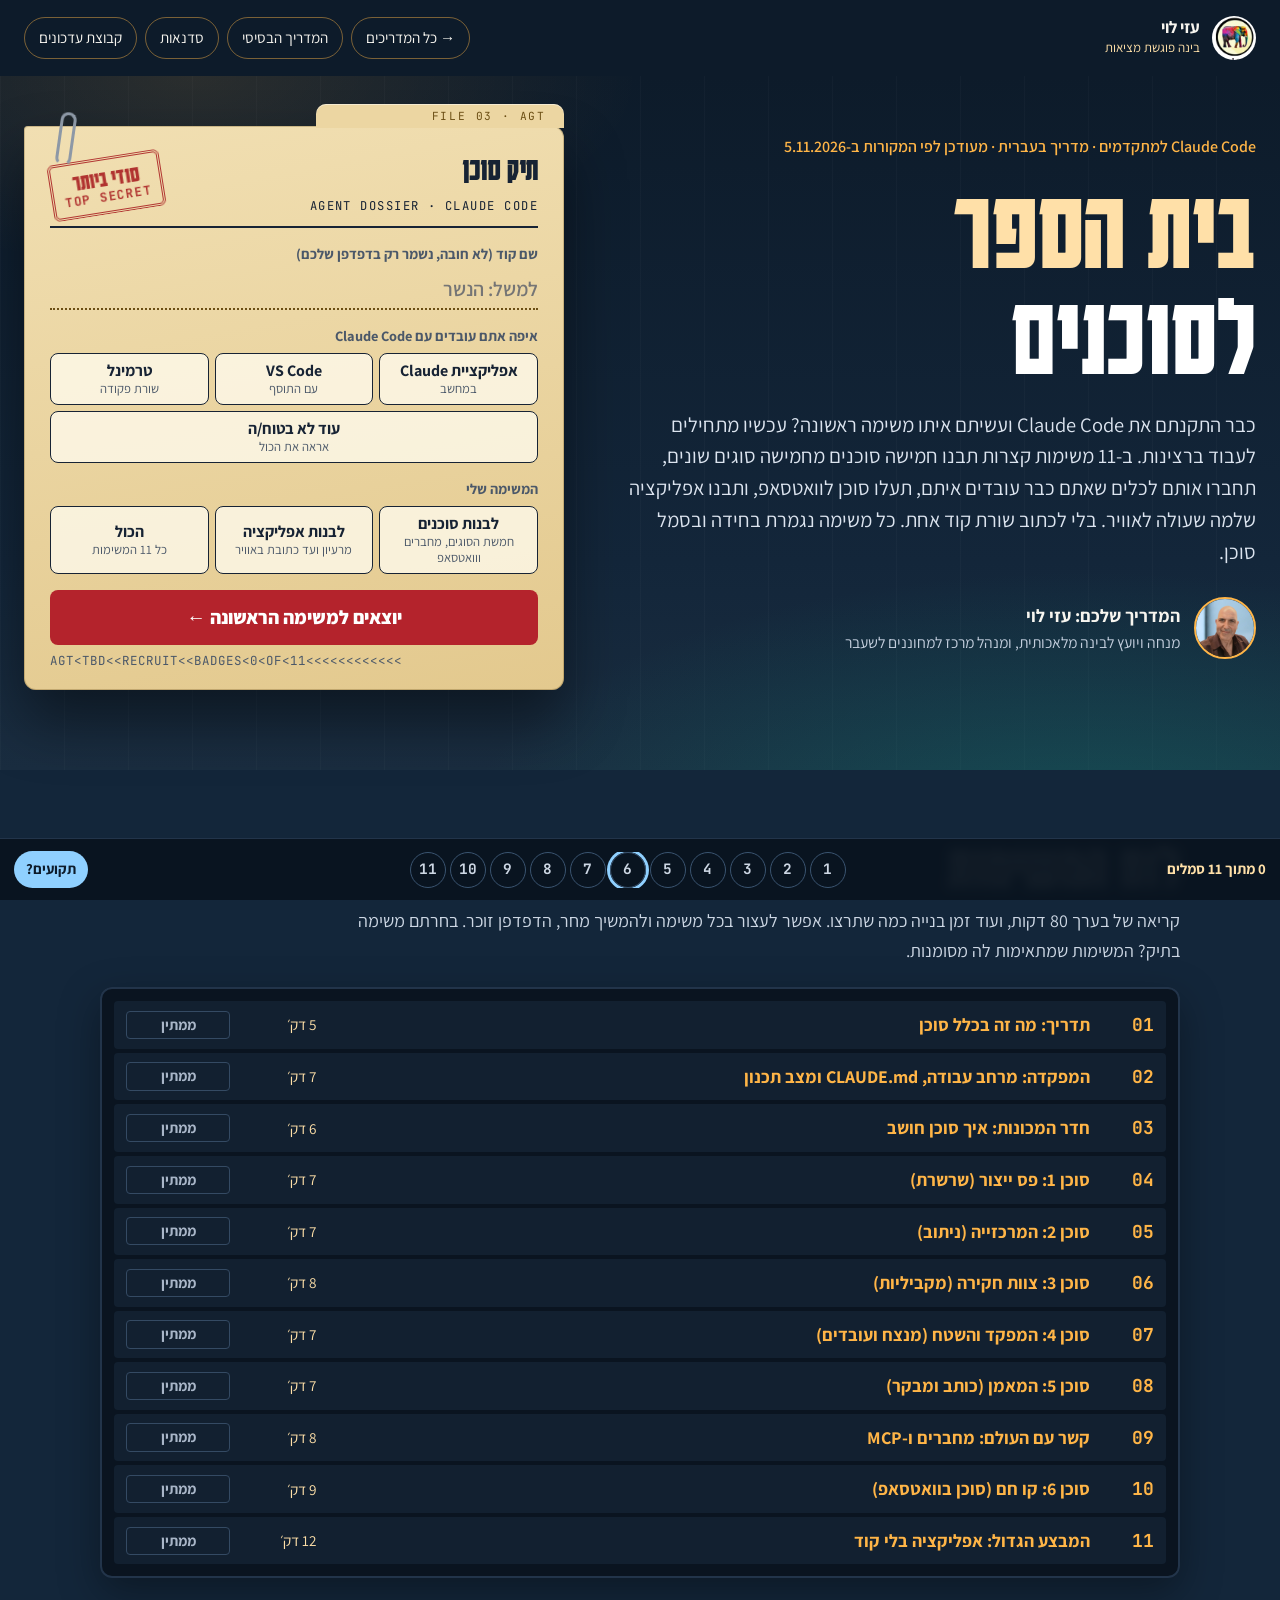
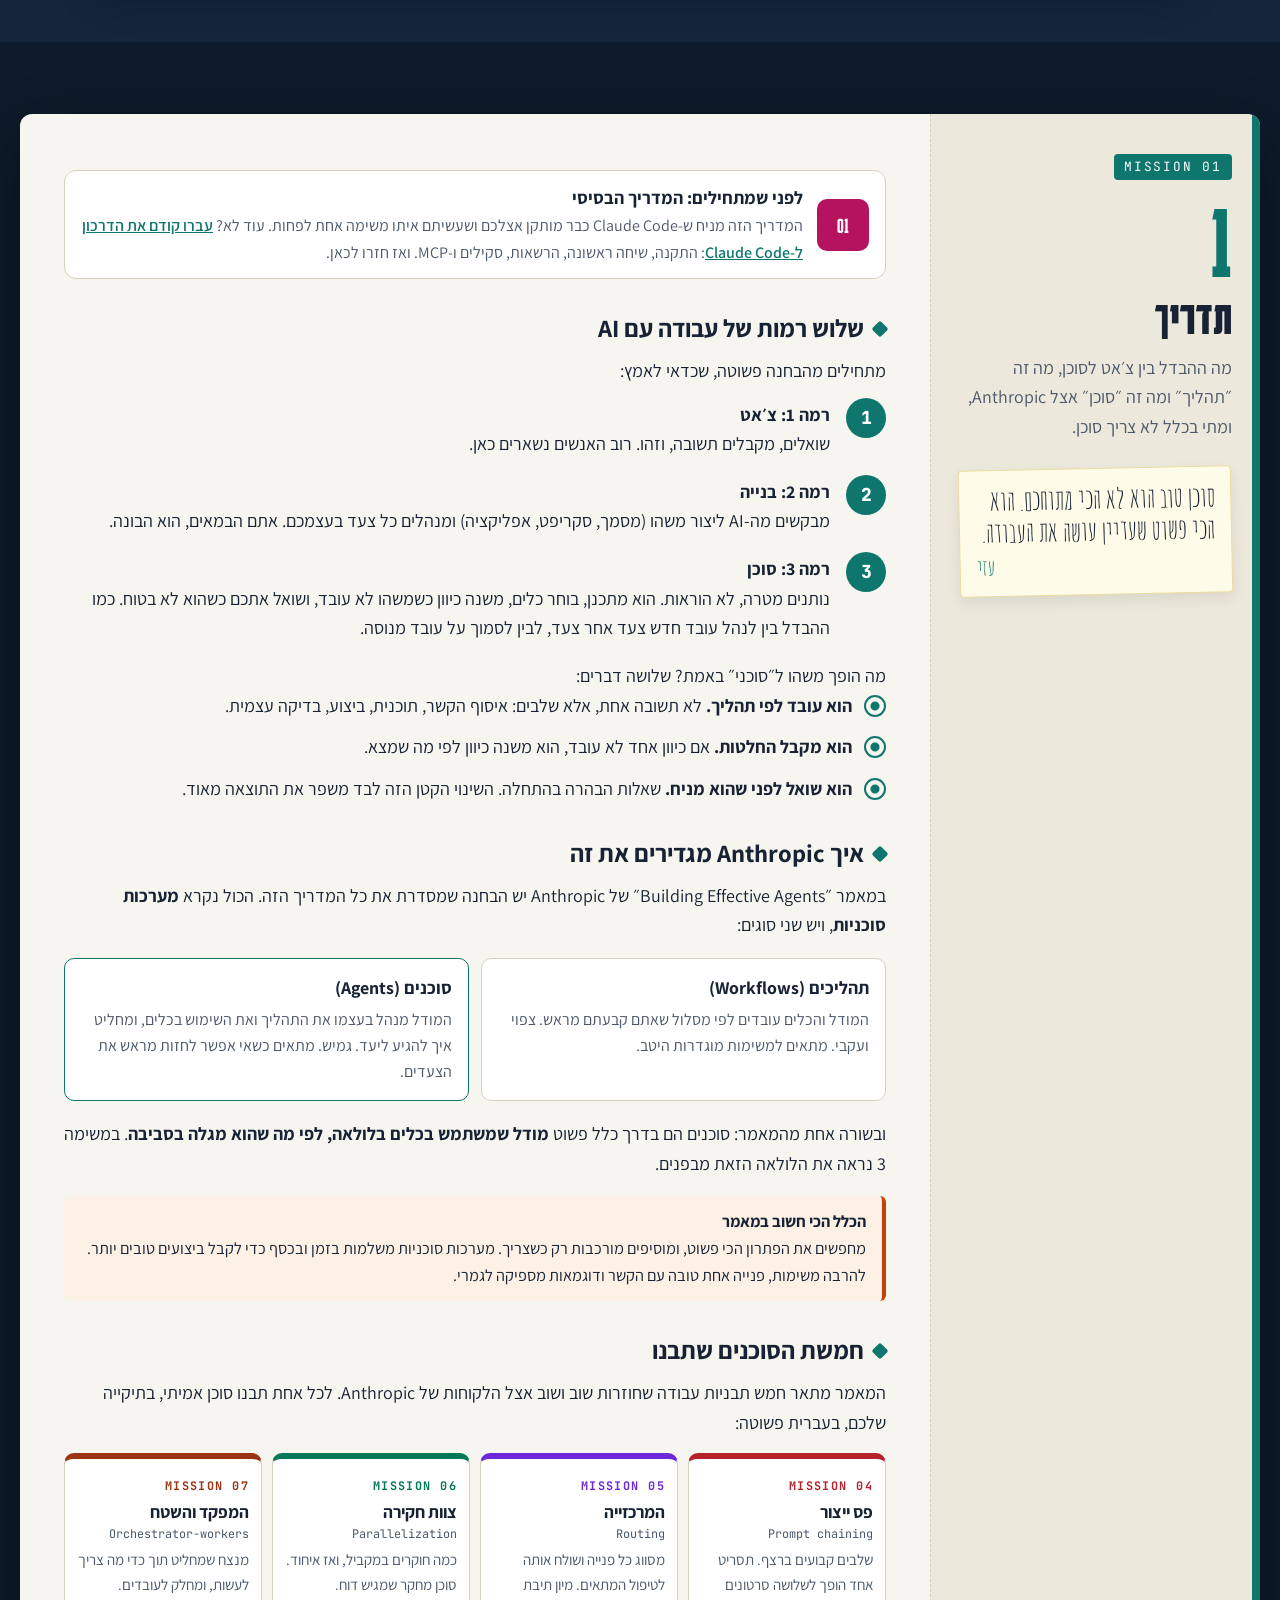
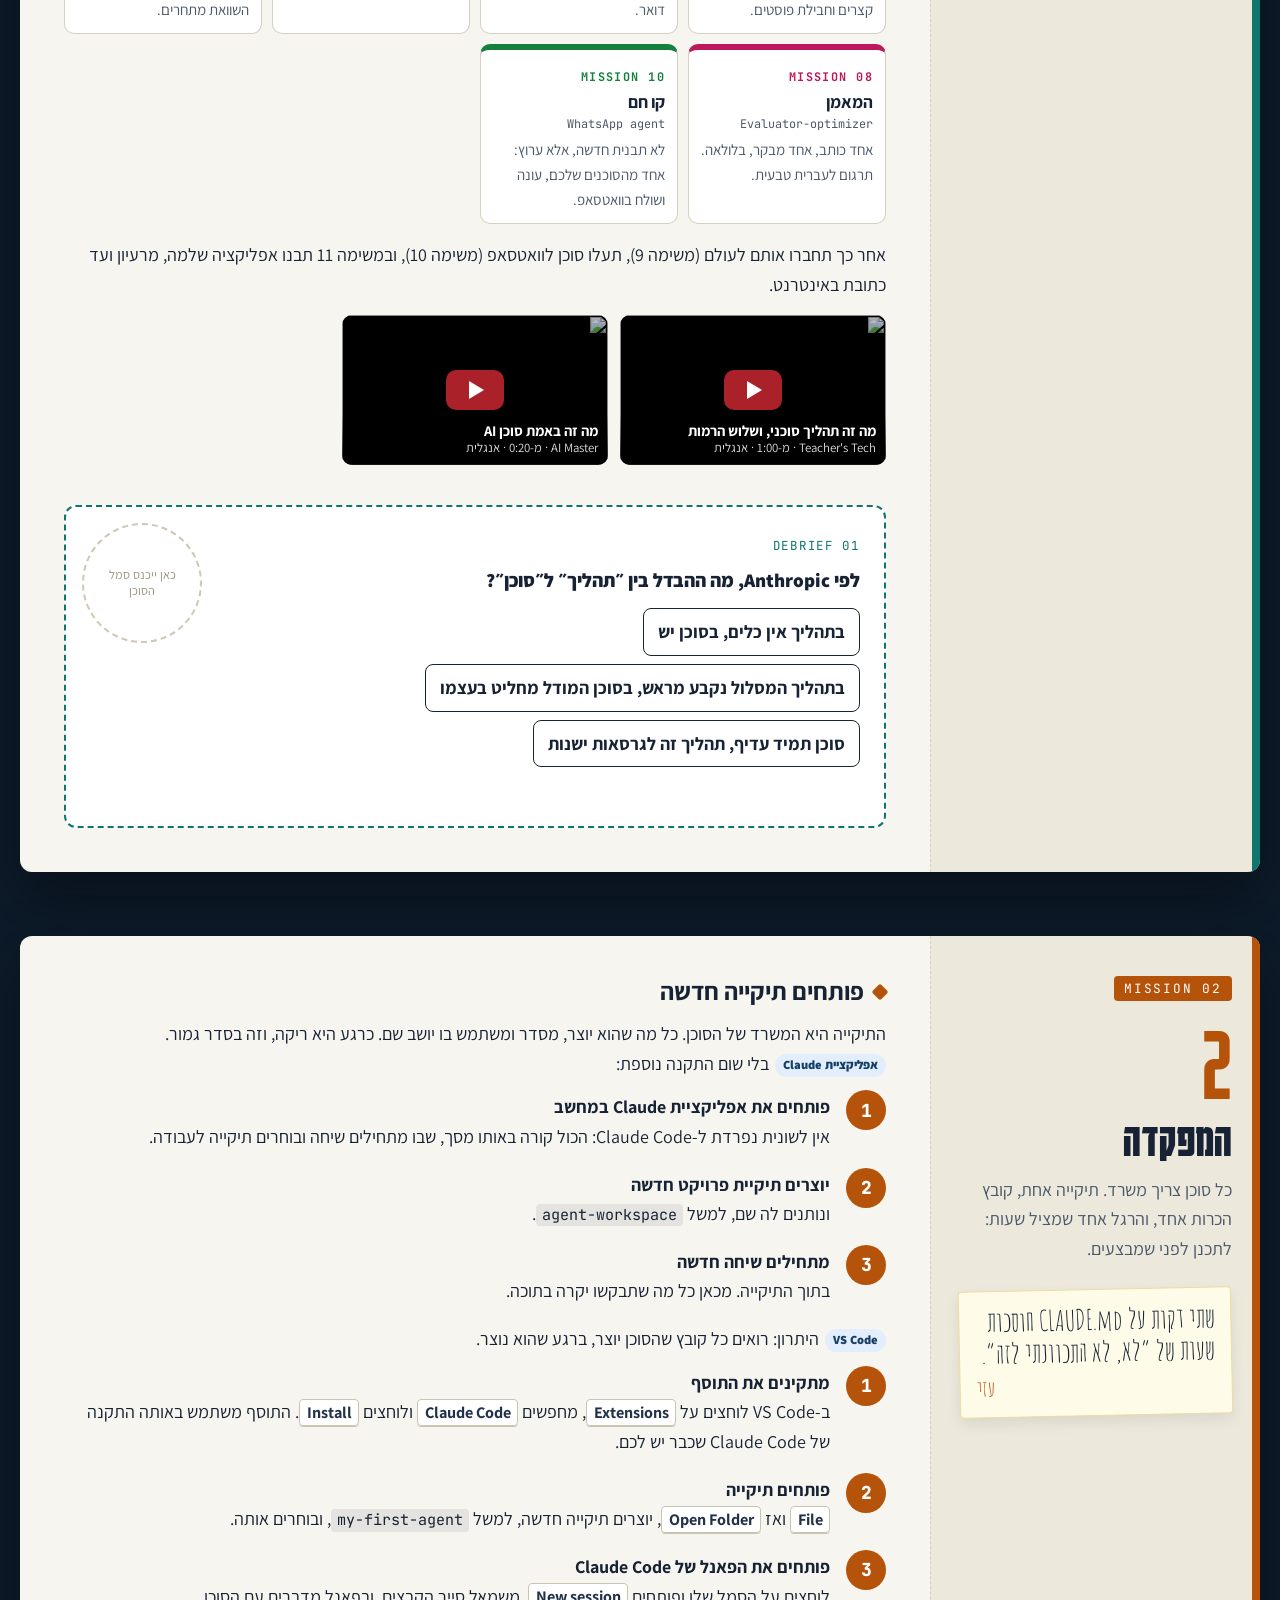
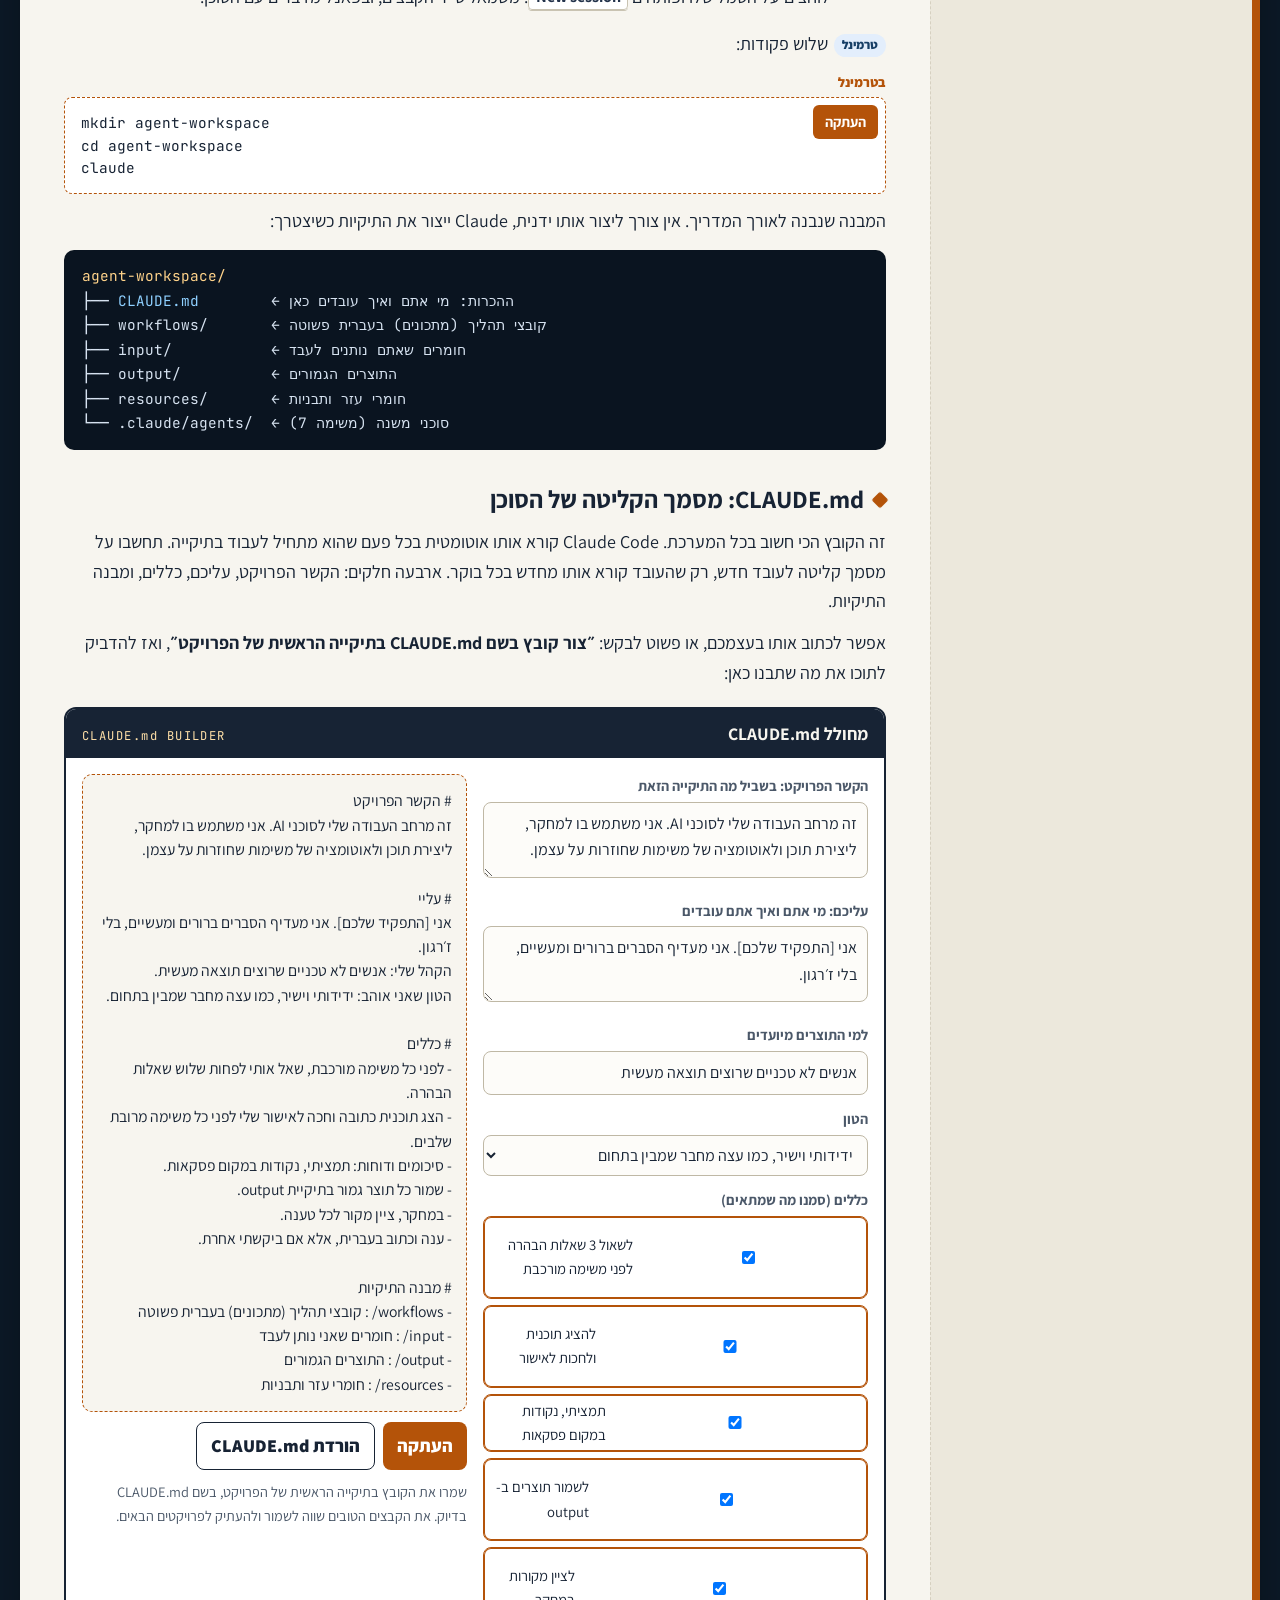
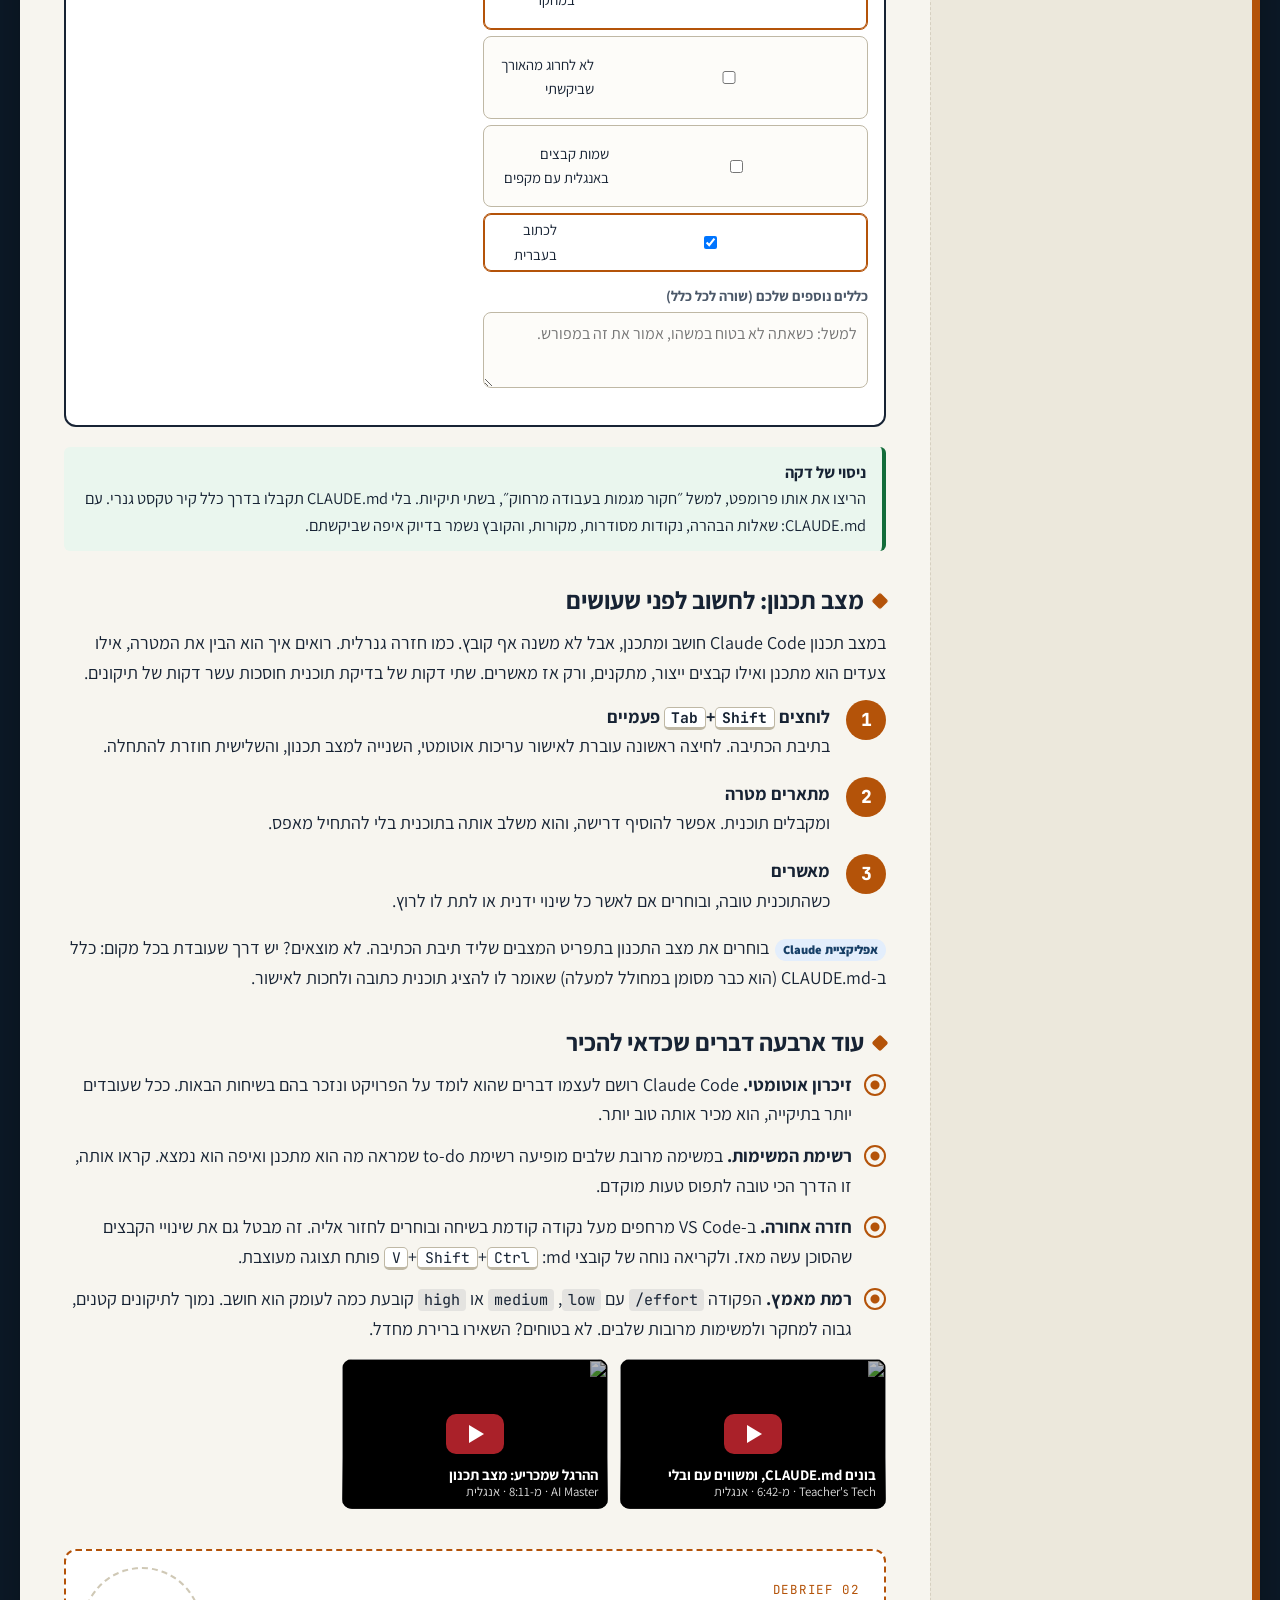
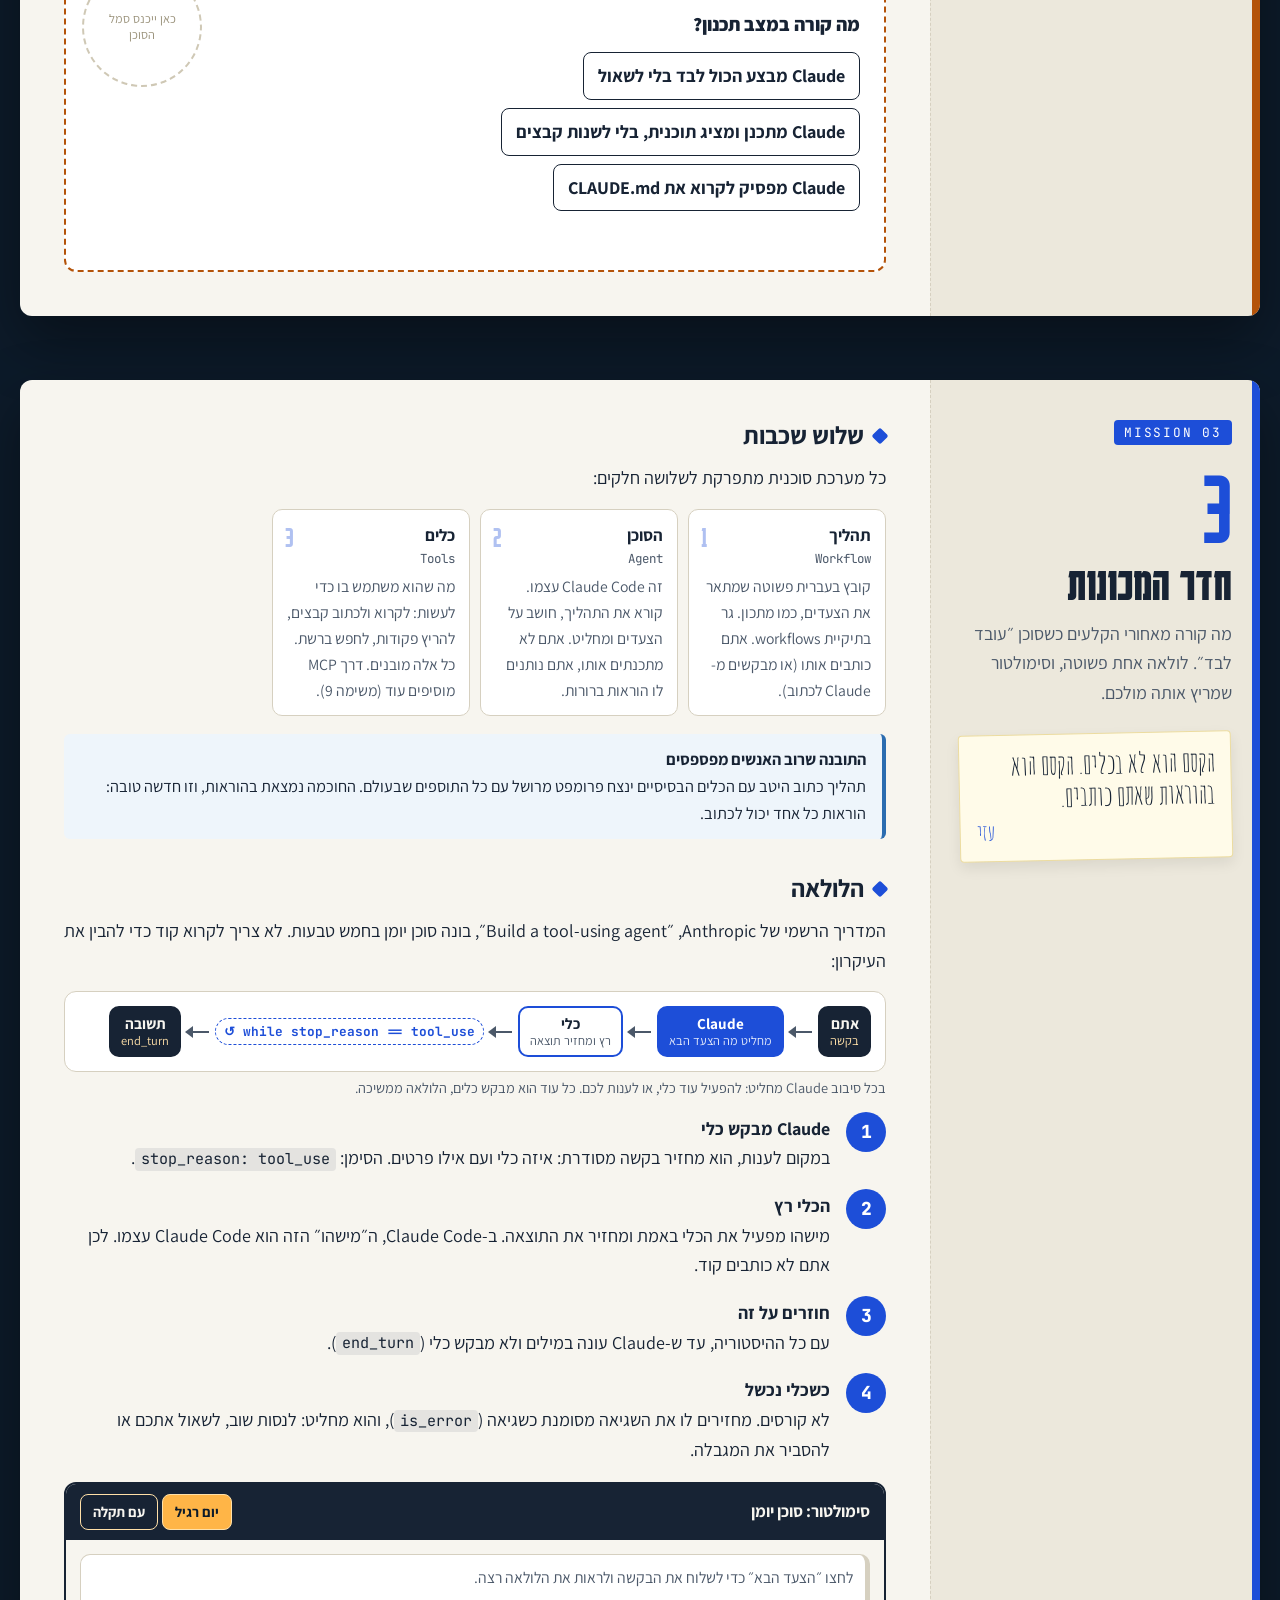
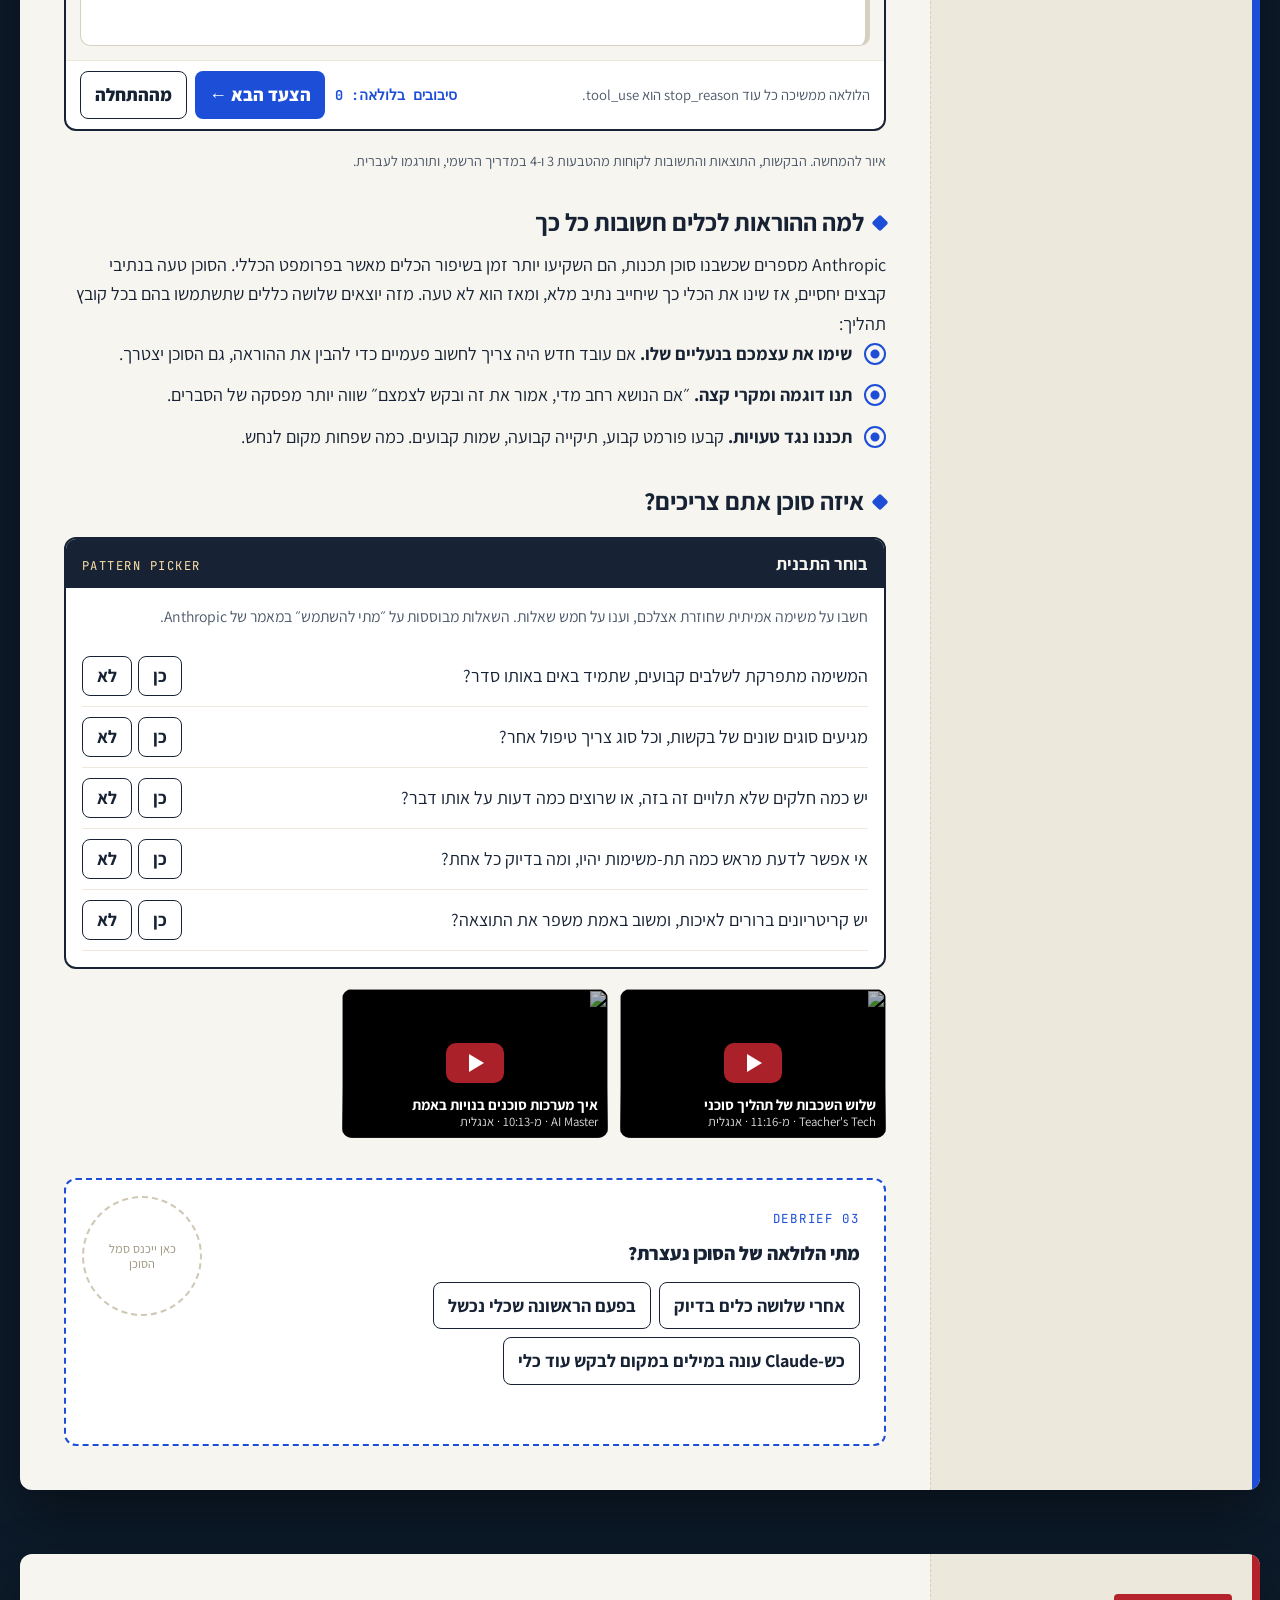
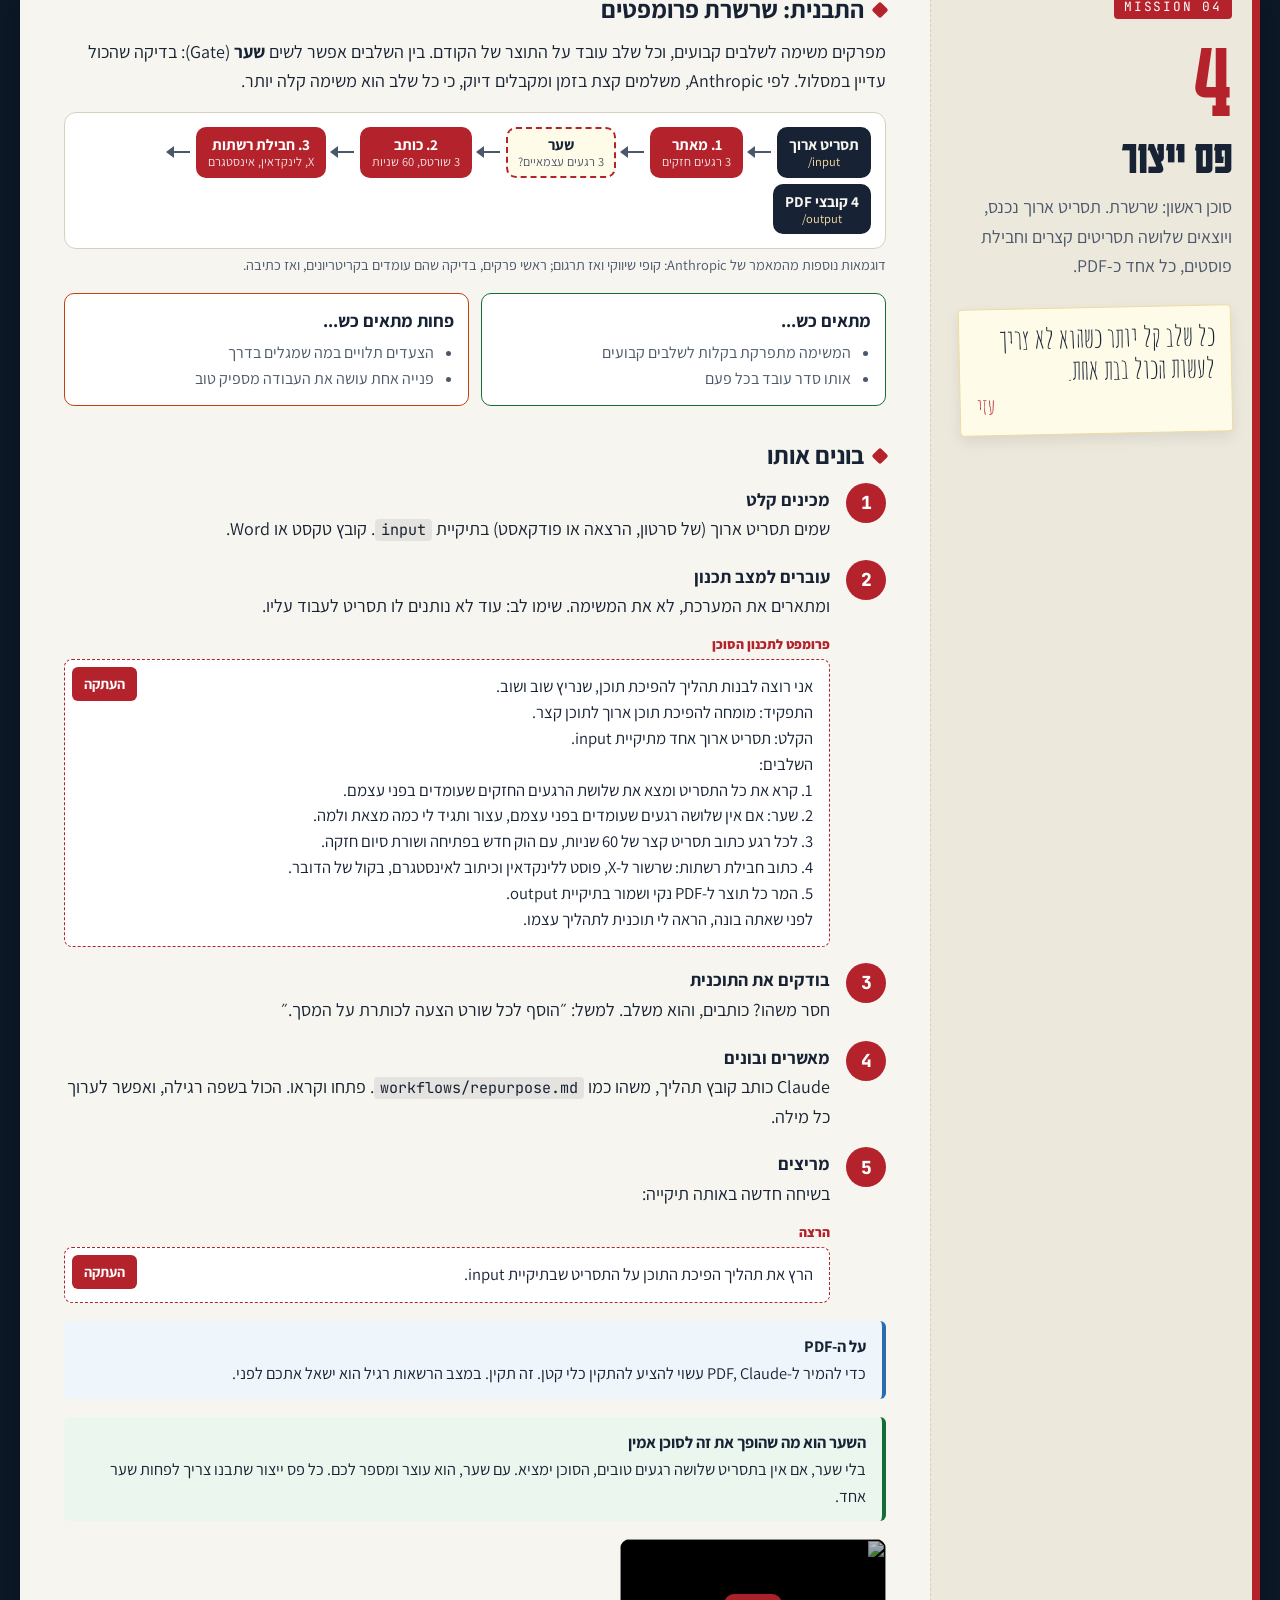
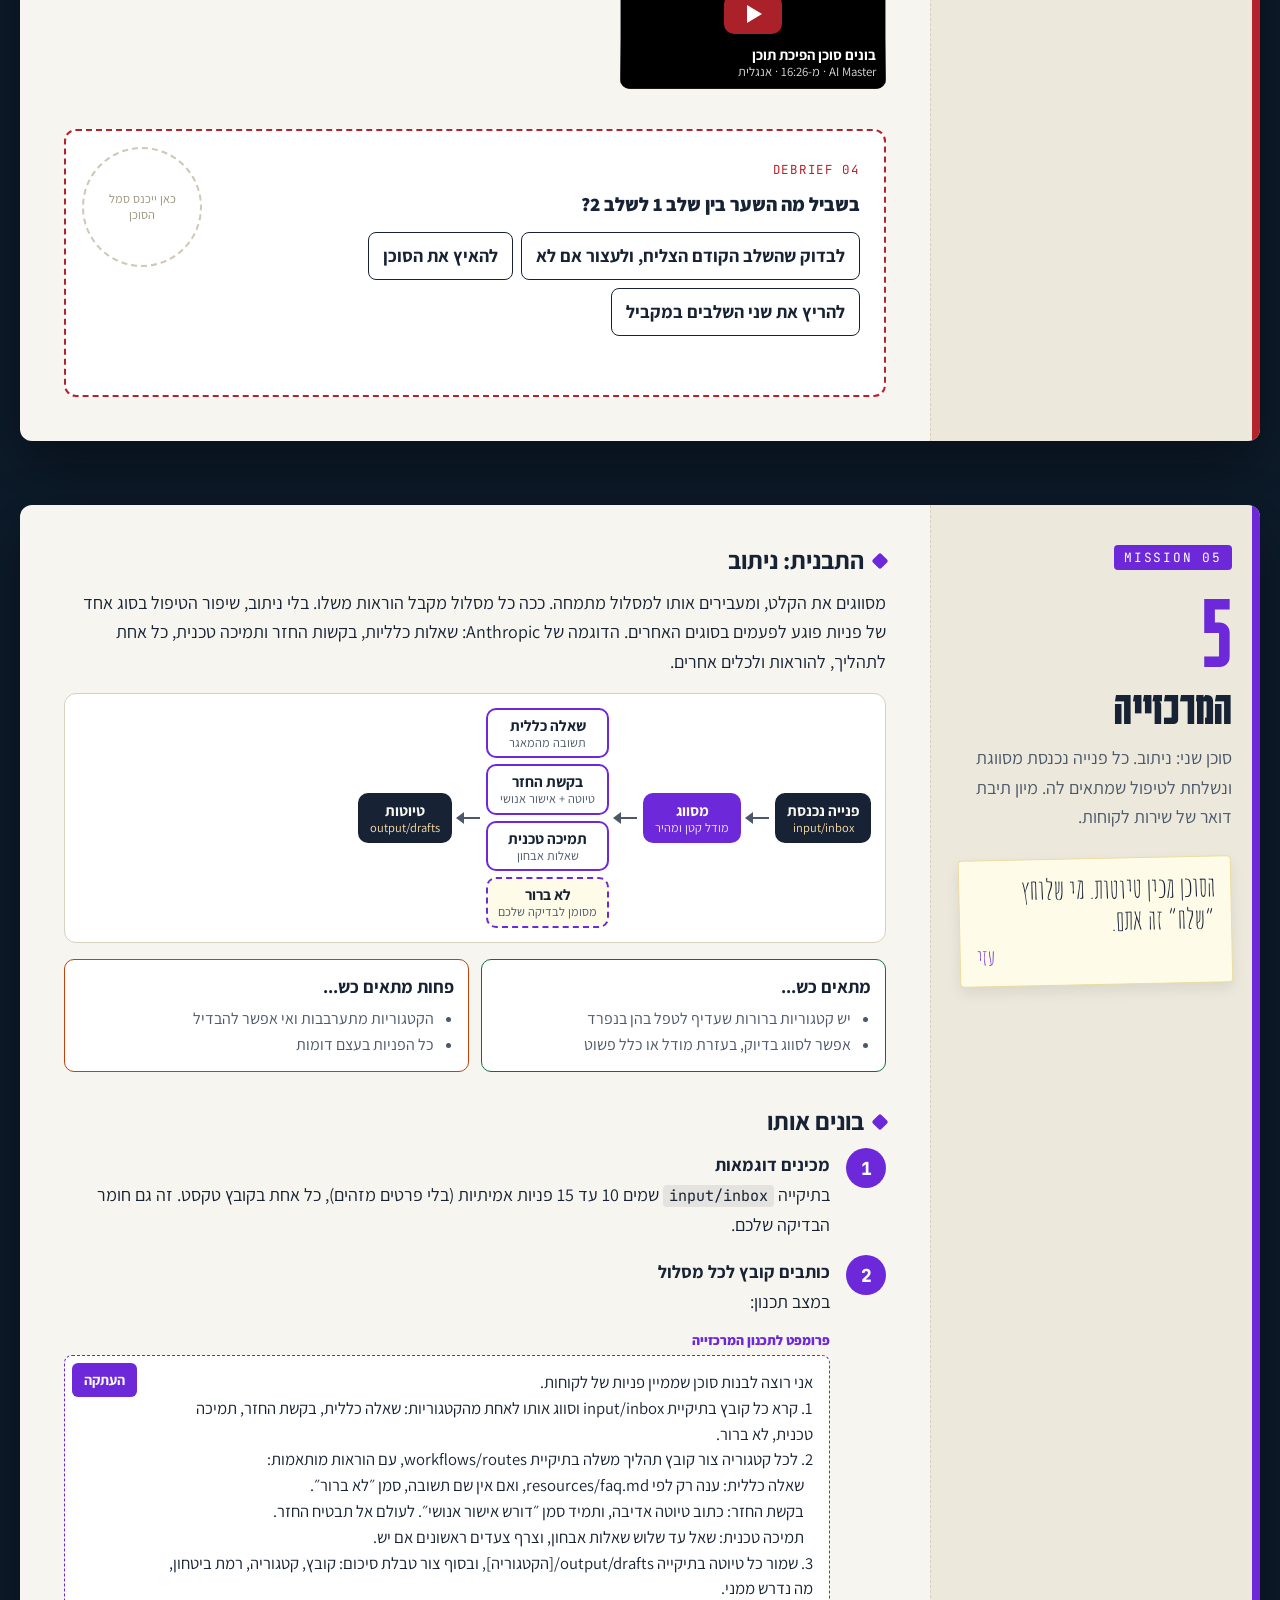
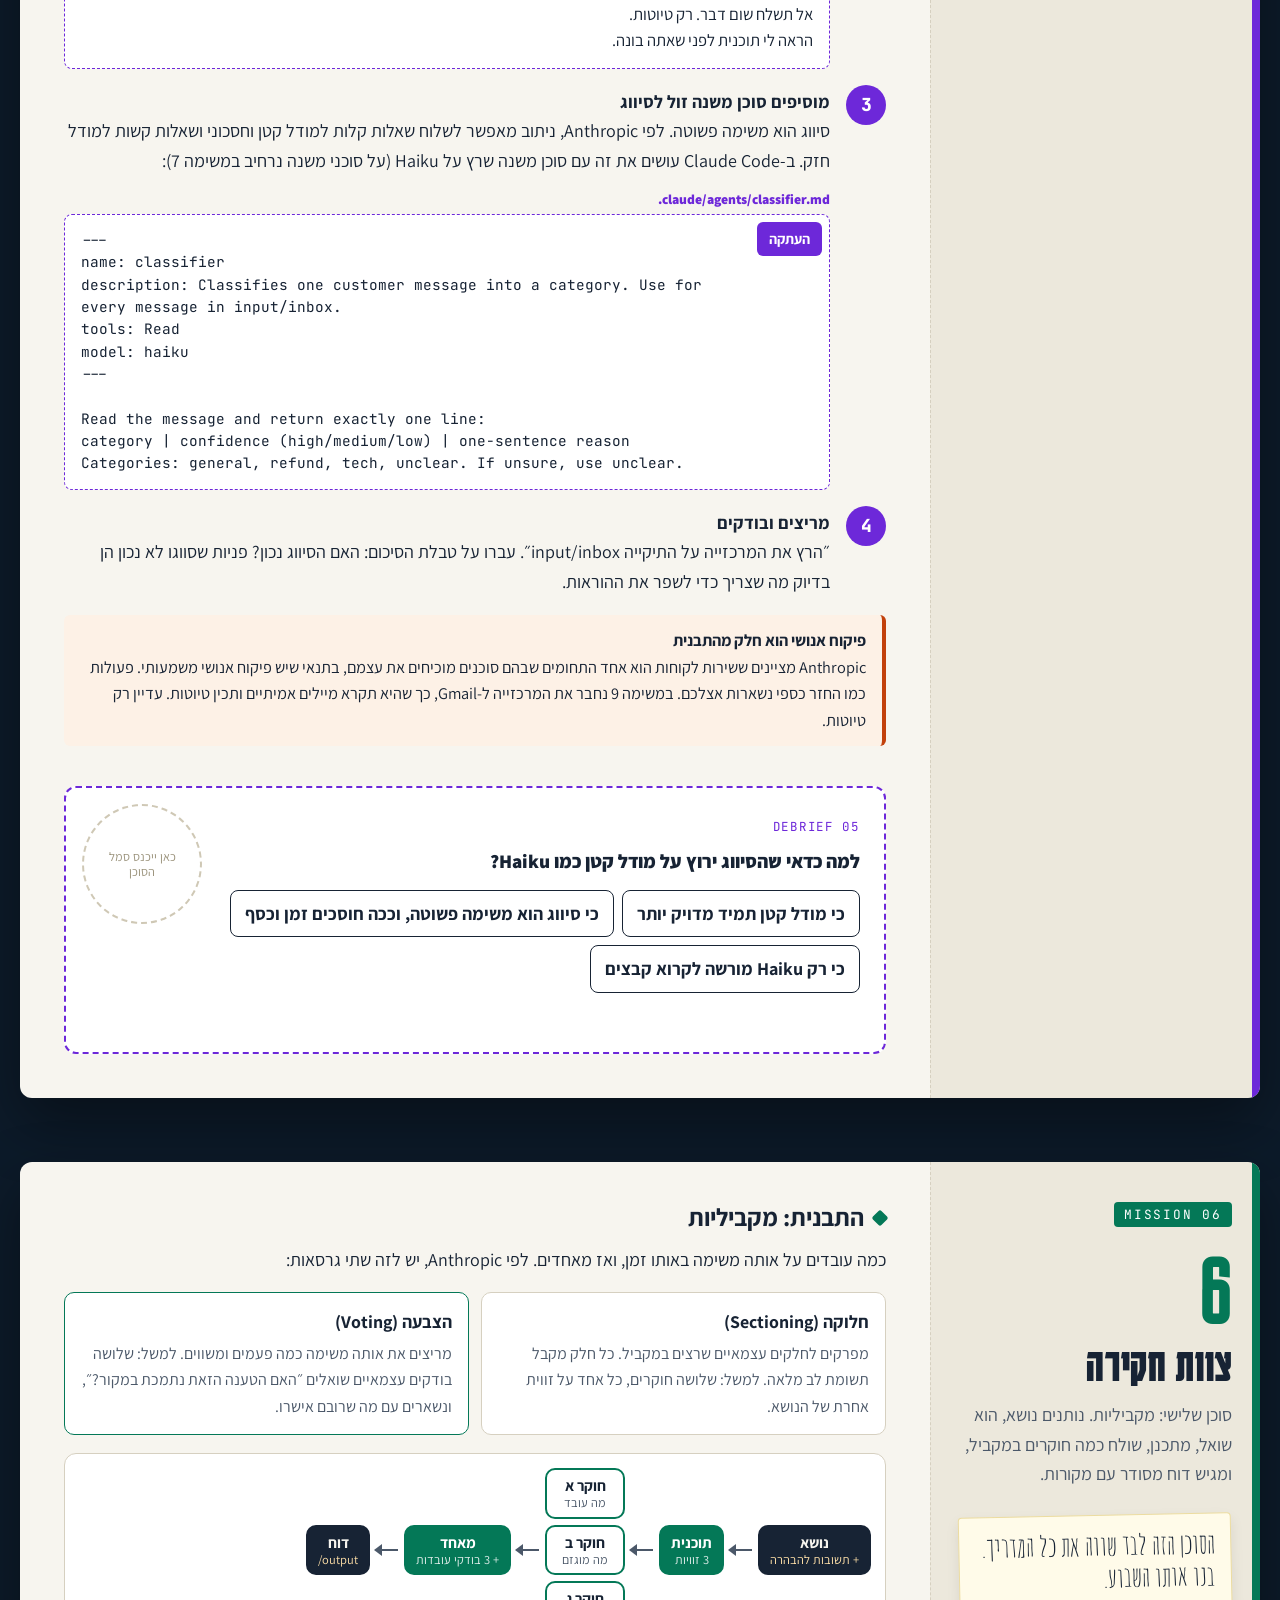
==== commit cb6cc404: "claude-agents: clarify "שער" as Gate vs Gateway Prompt-chaining checkpoint now reads "שער (Gate)"; t" ====
--- a/claude-agents/index.html
+++ b/claude-agents/index.html
@@ -402,7 +402,7 @@
   </div></div>
   <div class="leaf leaf-main">
     <h3 style="margin-top:0">התבנית: שרשרת פרומפטים</h3>
-    <p>מפרקים משימה לשלבים קבועים, וכל שלב עובד על התוצר של הקודם. בין השלבים אפשר לשים <b>שער</b>: בדיקה שהכול עדיין במסלול. לפי Anthropic, משלמים קצת בזמן ומקבלים דיוק, כי כל שלב הוא משימה קלה יותר.</p>
+    <p>מפרקים משימה לשלבים קבועים, וכל שלב עובד על התוצר של הקודם. בין השלבים אפשר לשים <b>שער</b> (<span lang="en" dir="ltr">Gate</span>): בדיקה שהכול עדיין במסלול. לפי Anthropic, משלמים קצת בזמן ומקבלים דיוק, כי כל שלב הוא משימה קלה יותר.</p>
     <div class="flow" aria-label="תרשים: סוכן הפיכת תוכן בשרשרת">
       <span class="nd io">תסריט ארוך<small>input/</small></span><span class="ar"></span>
       <span class="nd ai">1. מאתר<small>3 רגעים חזקים</small></span><span class="ar"></span>
@@ -918,7 +918,7 @@
       <thead><tr><th scope="col">דרך</th><th scope="col">איך זה עובד</th><th scope="col">מתאים ל</th><th scope="col">שימו לב</th></tr></thead>
       <tbody>
         <tr><th scope="row">WhatsApp Cloud API<br><small>הדרך הרשמית של Meta</small></th><td>פותחים אפליקציה ב-Meta for Developers, מחברים חשבון עסקי ומספר, מקבלים טוקן, ומגדירים webhook לקבלת הודעות.</td><td>עסק שעונה ללקוחות שלו</td><td>רשמי ויציב, אבל יותר הגדרות. ולפי תנאי השימוש של Meta, החל מ-15.1.2026 אסור להפיץ דרכו עוזר AI כללי. בוט שירות של העסק שלכם מותר.</td></tr>
-        <tr><th scope="row">שער כמו Green API</th><td>מקשרים מספר קיים כ״מכשיר מקושר״, בסריקת QR, ומקבלים מזהה וטוקן. ההודעות עוברות דרך הטלפון.</td><td>אוטומציה אישית, התראות לעצמכם, קבוצה קטנה</td><td>מהיר להקמה, אבל זה לא ה-API הרשמי. תנאי השימוש של וואטסאפ אוסרים שימוש לא מורשה בשירות, גם באמצעים אוטומטיים, ולכן יש סיכון שהמספר ייחסם. הטלפון צריך להישאר טעון ומחובר.</td></tr>
+        <tr><th scope="row">שירות מתווך (<span lang="en" dir="ltr">Gateway</span>) כמו Green API</th><td>מקשרים מספר קיים כ״מכשיר מקושר״, בסריקת QR, ומקבלים מזהה וטוקן. ההודעות עוברות דרך הטלפון.</td><td>אוטומציה אישית, התראות לעצמכם, קבוצה קטנה</td><td>מהיר להקמה, אבל זה לא ה-API הרשמי. תנאי השימוש של וואטסאפ אוסרים שימוש לא מורשה בשירות, גם באמצעים אוטומטיים, ולכן יש סיכון שהמספר ייחסם. הטלפון צריך להישאר טעון ומחובר.</td></tr>
         <tr><th scope="row">שרת MCP קהילתי<br><small dir="ltr">whatsapp-mcp</small></th><td>Claude קורא ושולח מהחשבון האישי שלכם, דרך הממשק של WhatsApp Web, ישירות מתוך Claude Code.</td><td>ניסוי אישי בלבד</td><td>קוד פתוח, לא רשמי, על החשבון האישי. היוצר עצמו מזהיר שהודעה זדונית יכולה לגרום לסוכן לחשוף מידע פרטי.</td></tr>
       </tbody>
     </table></div>
